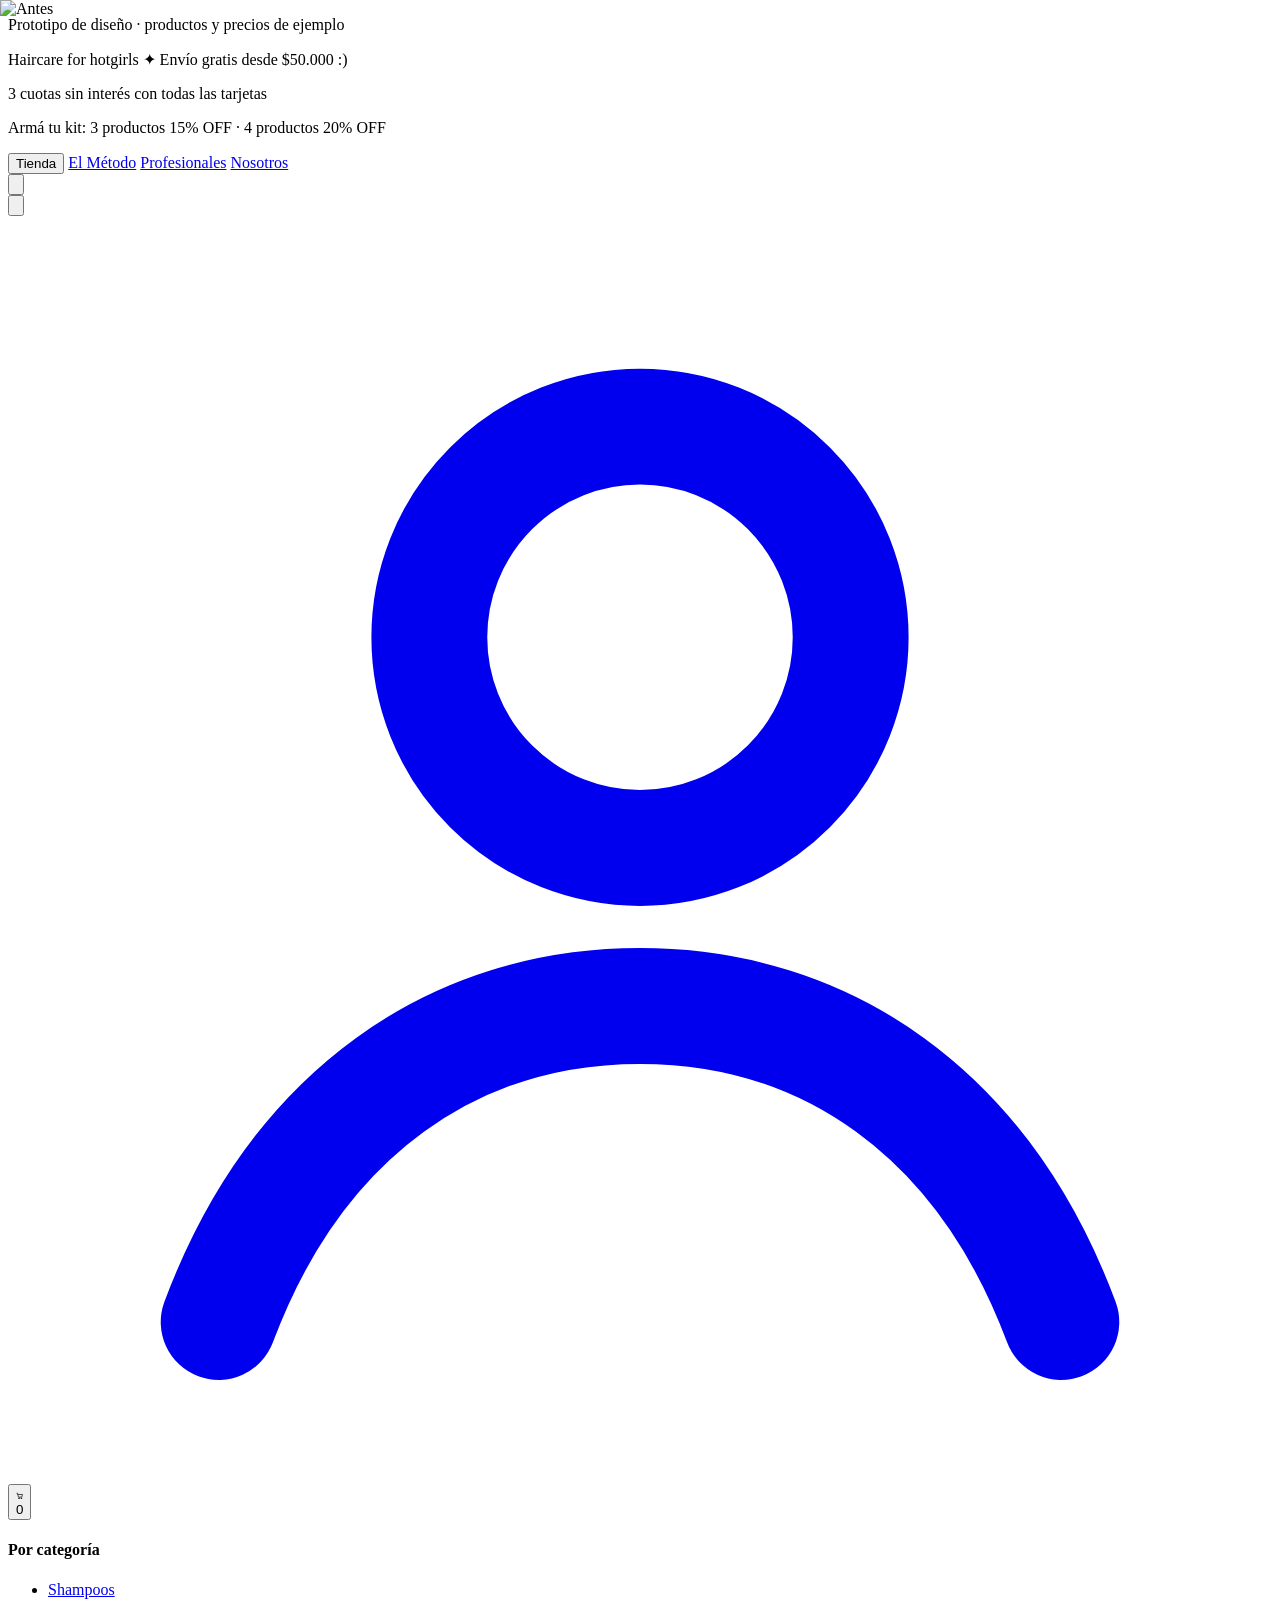
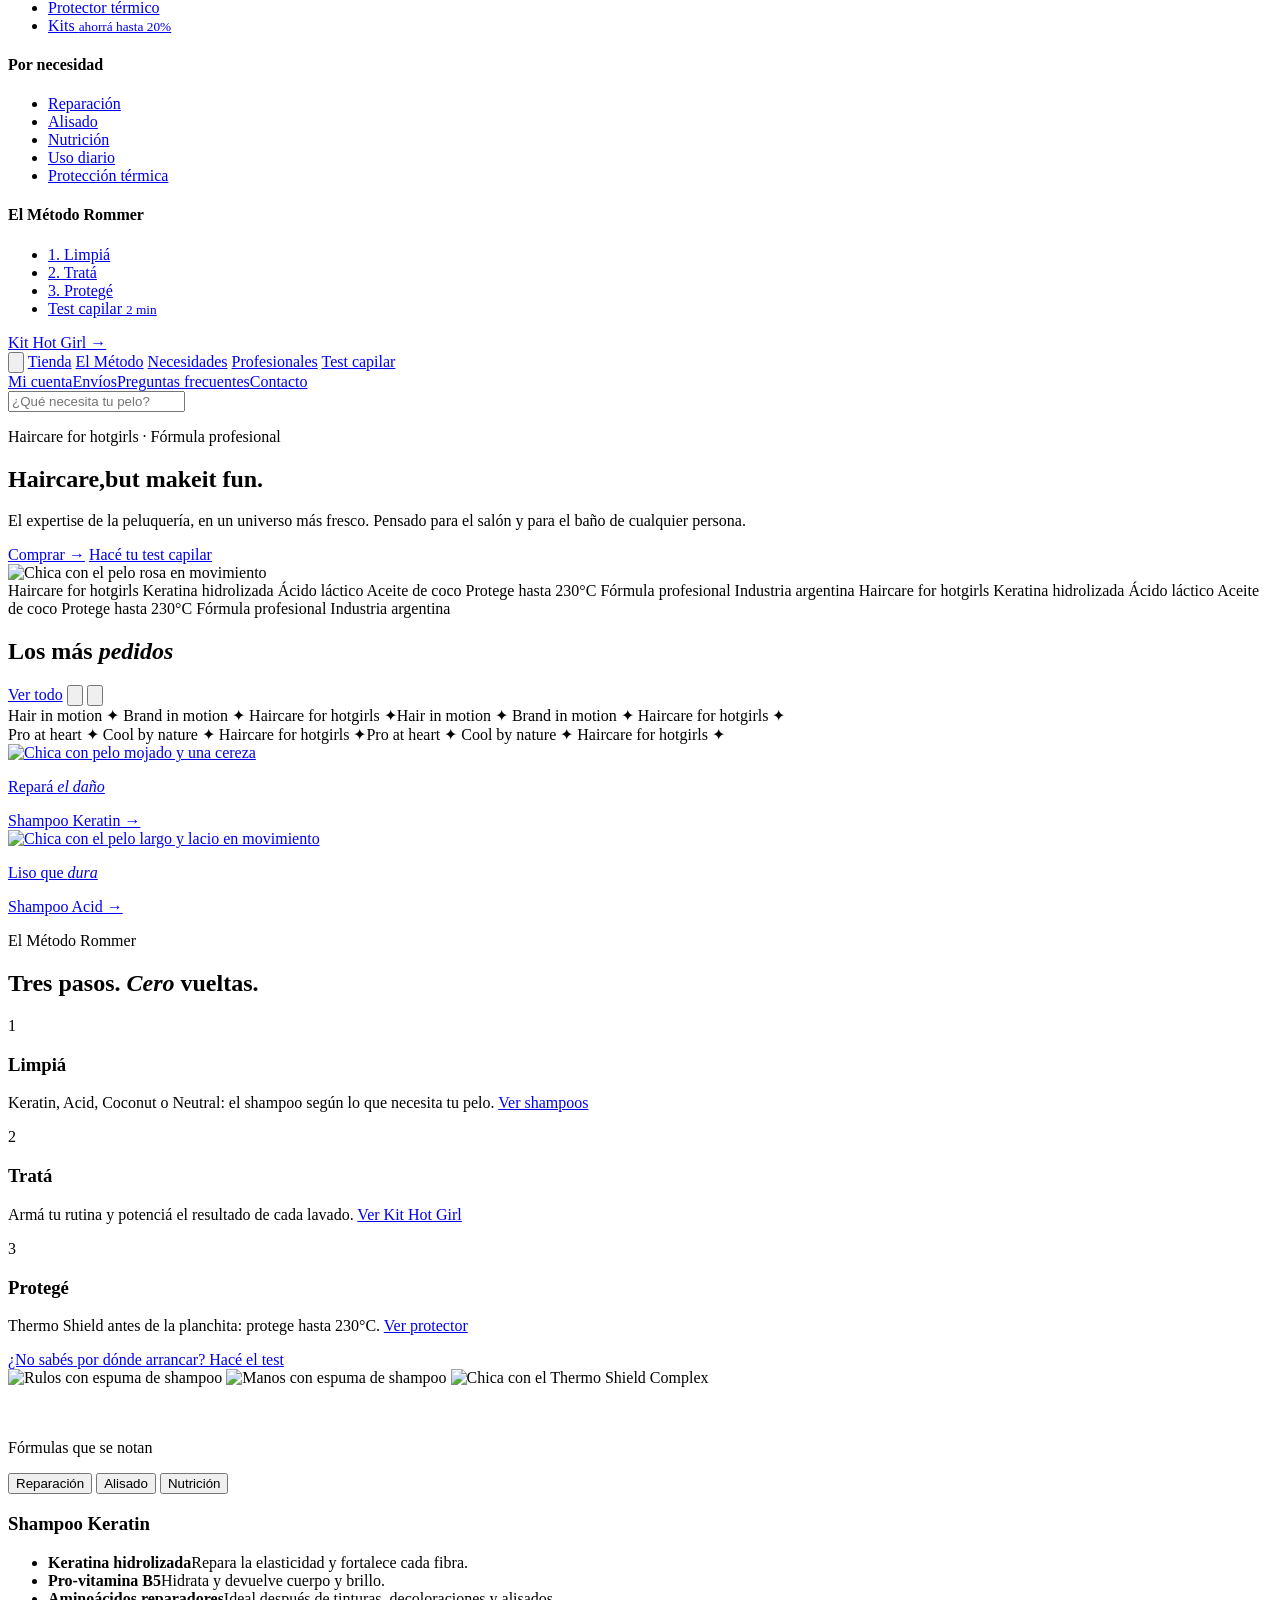
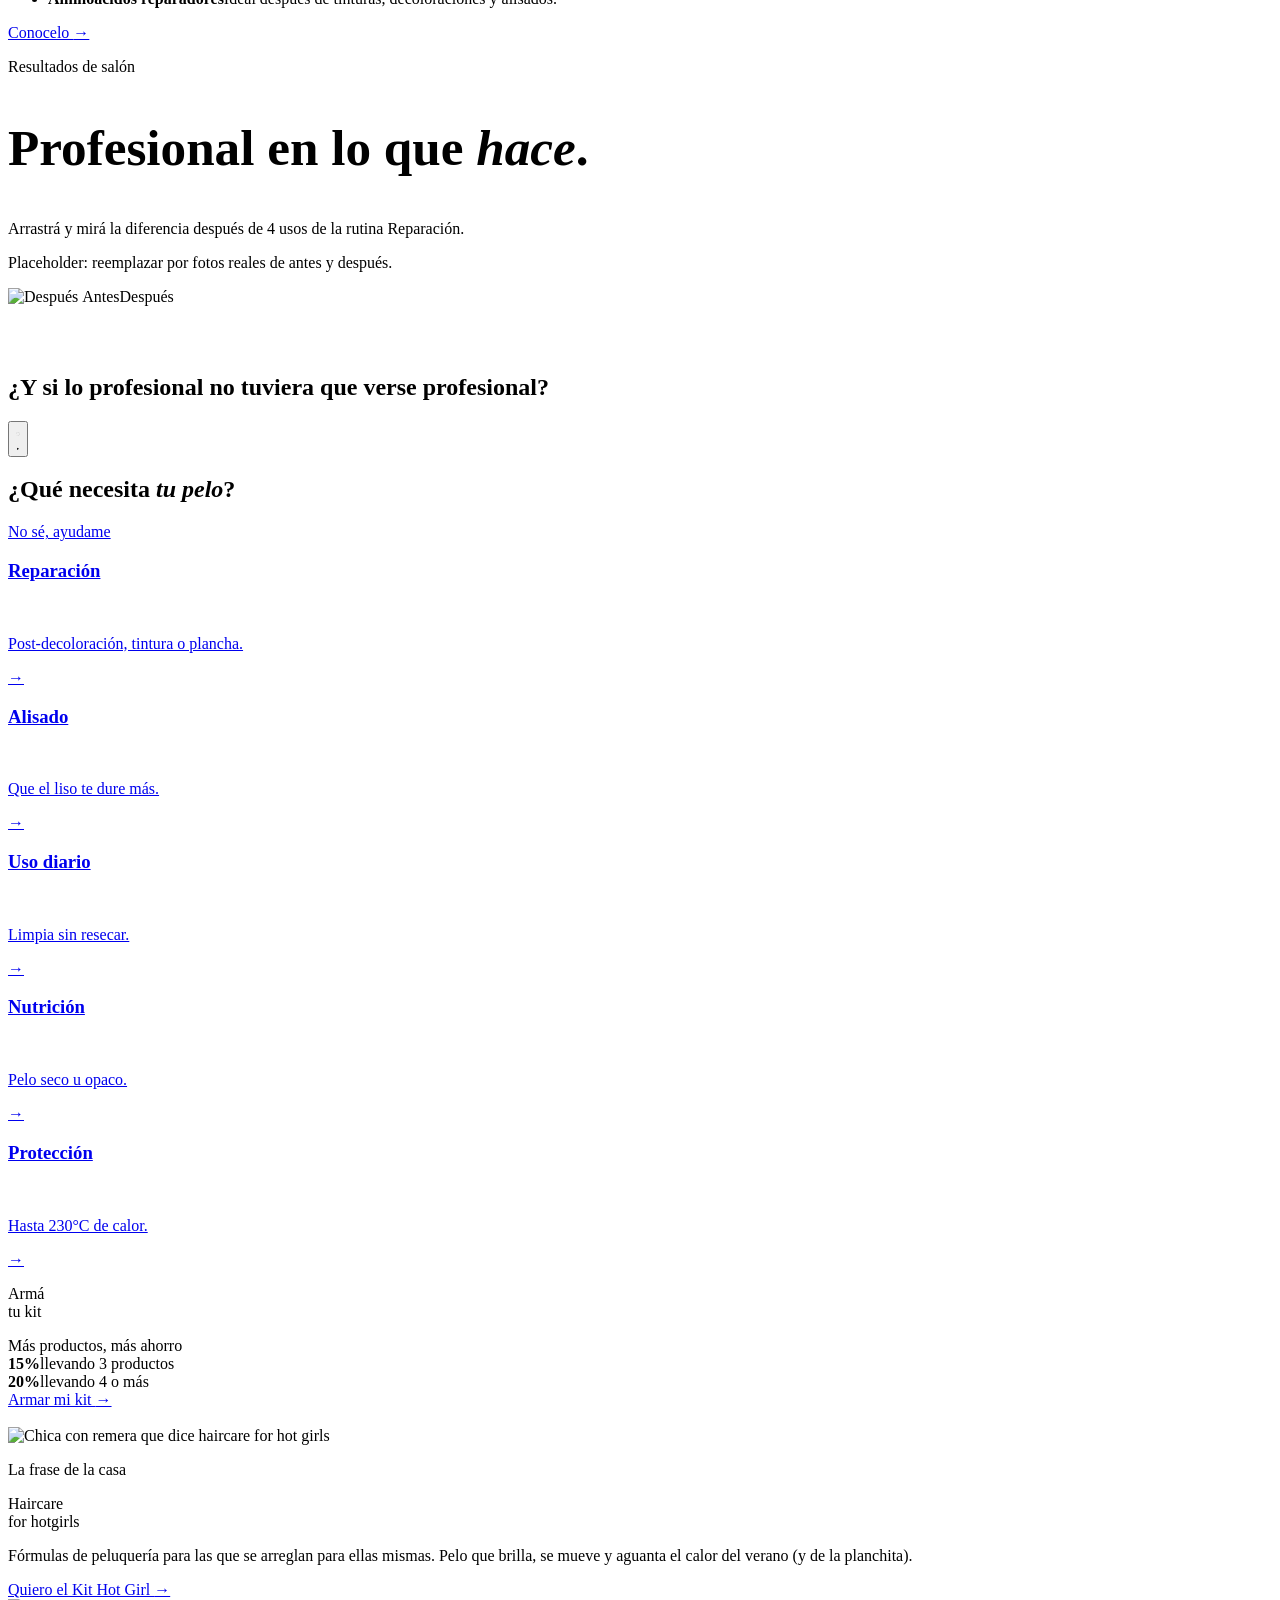
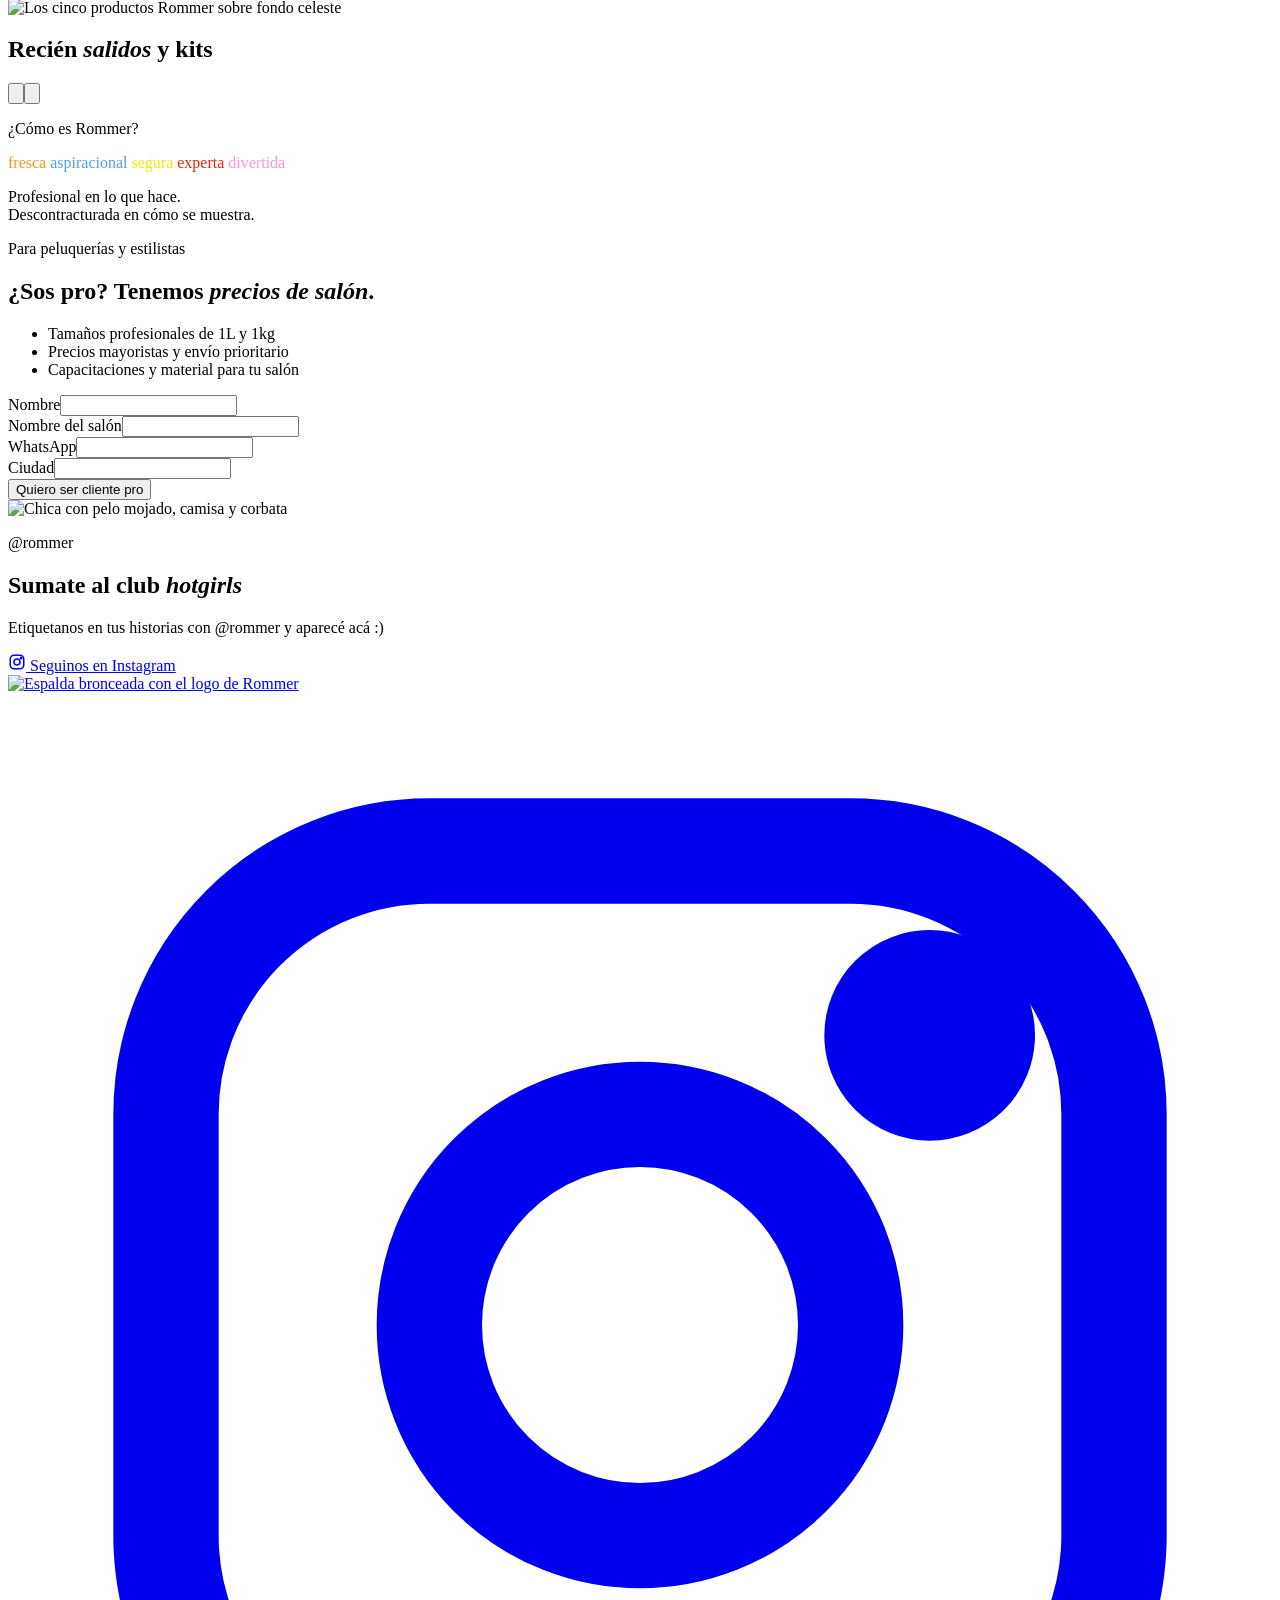
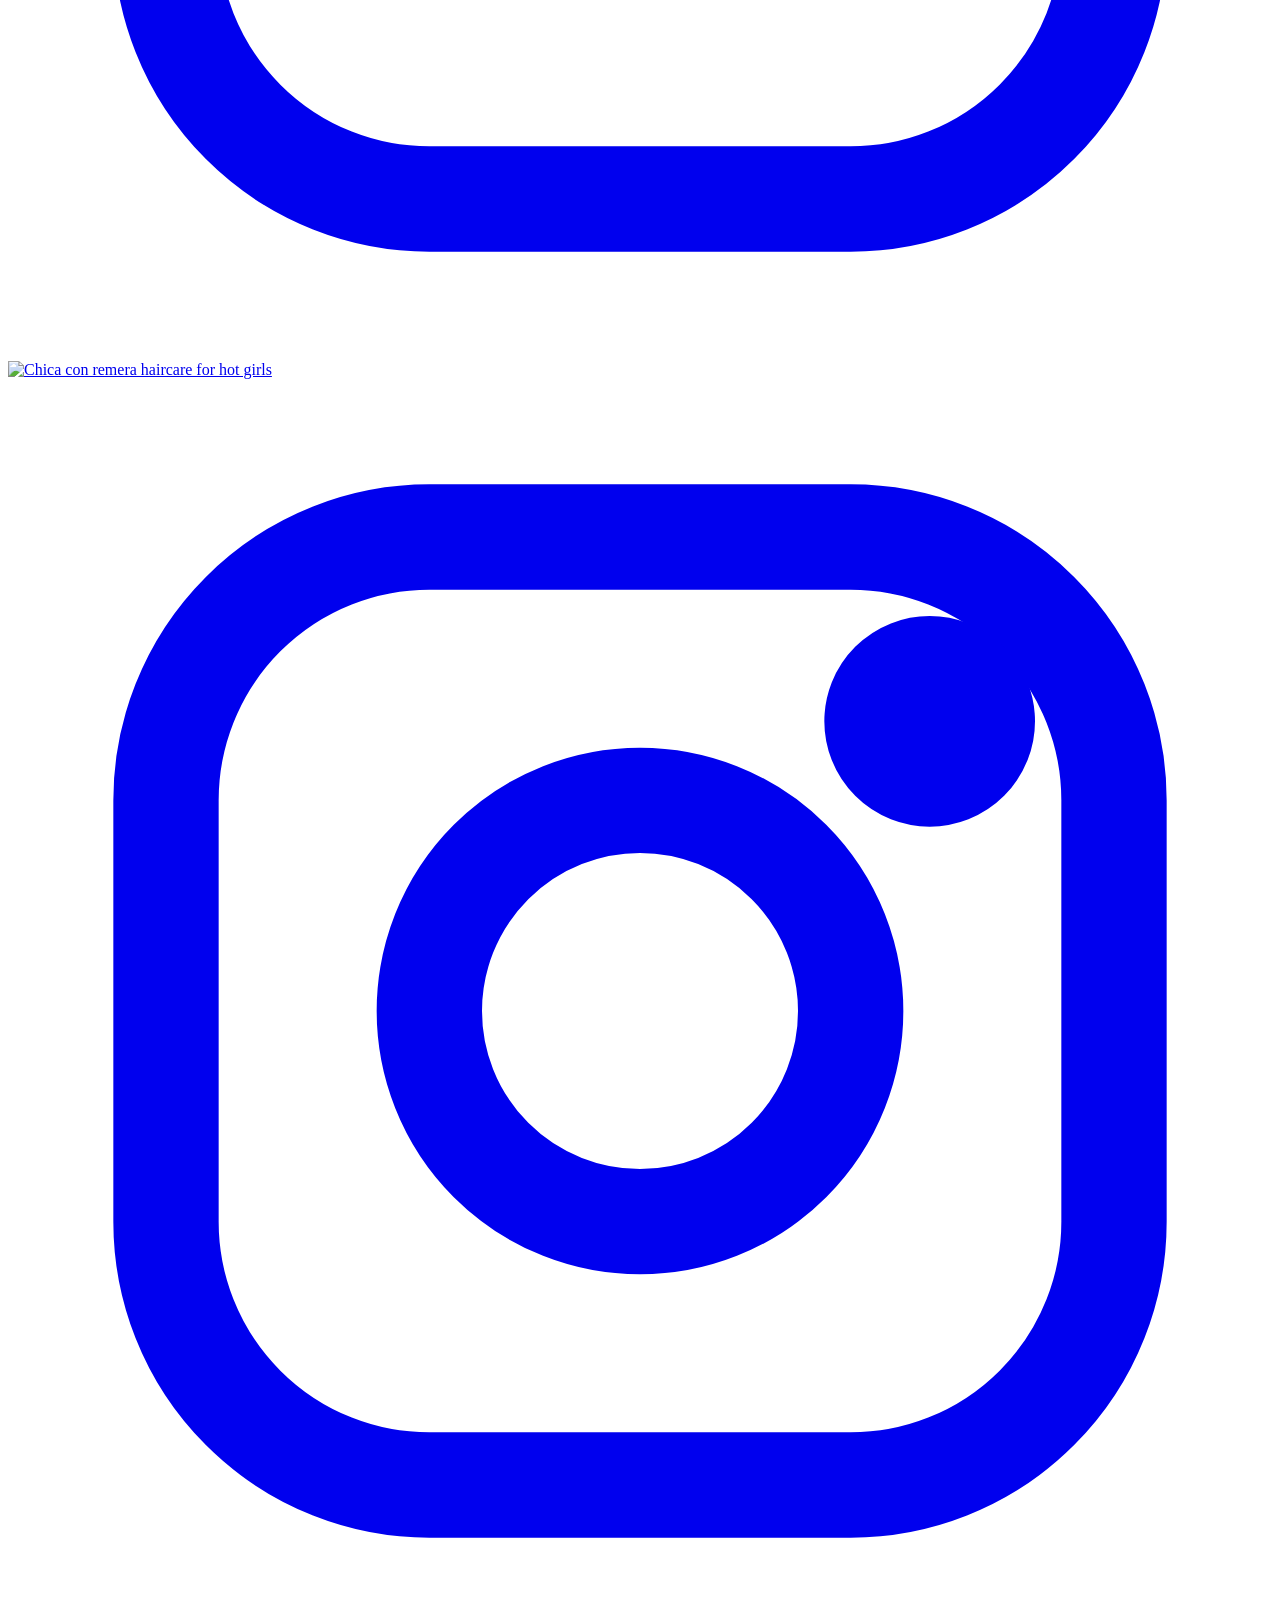
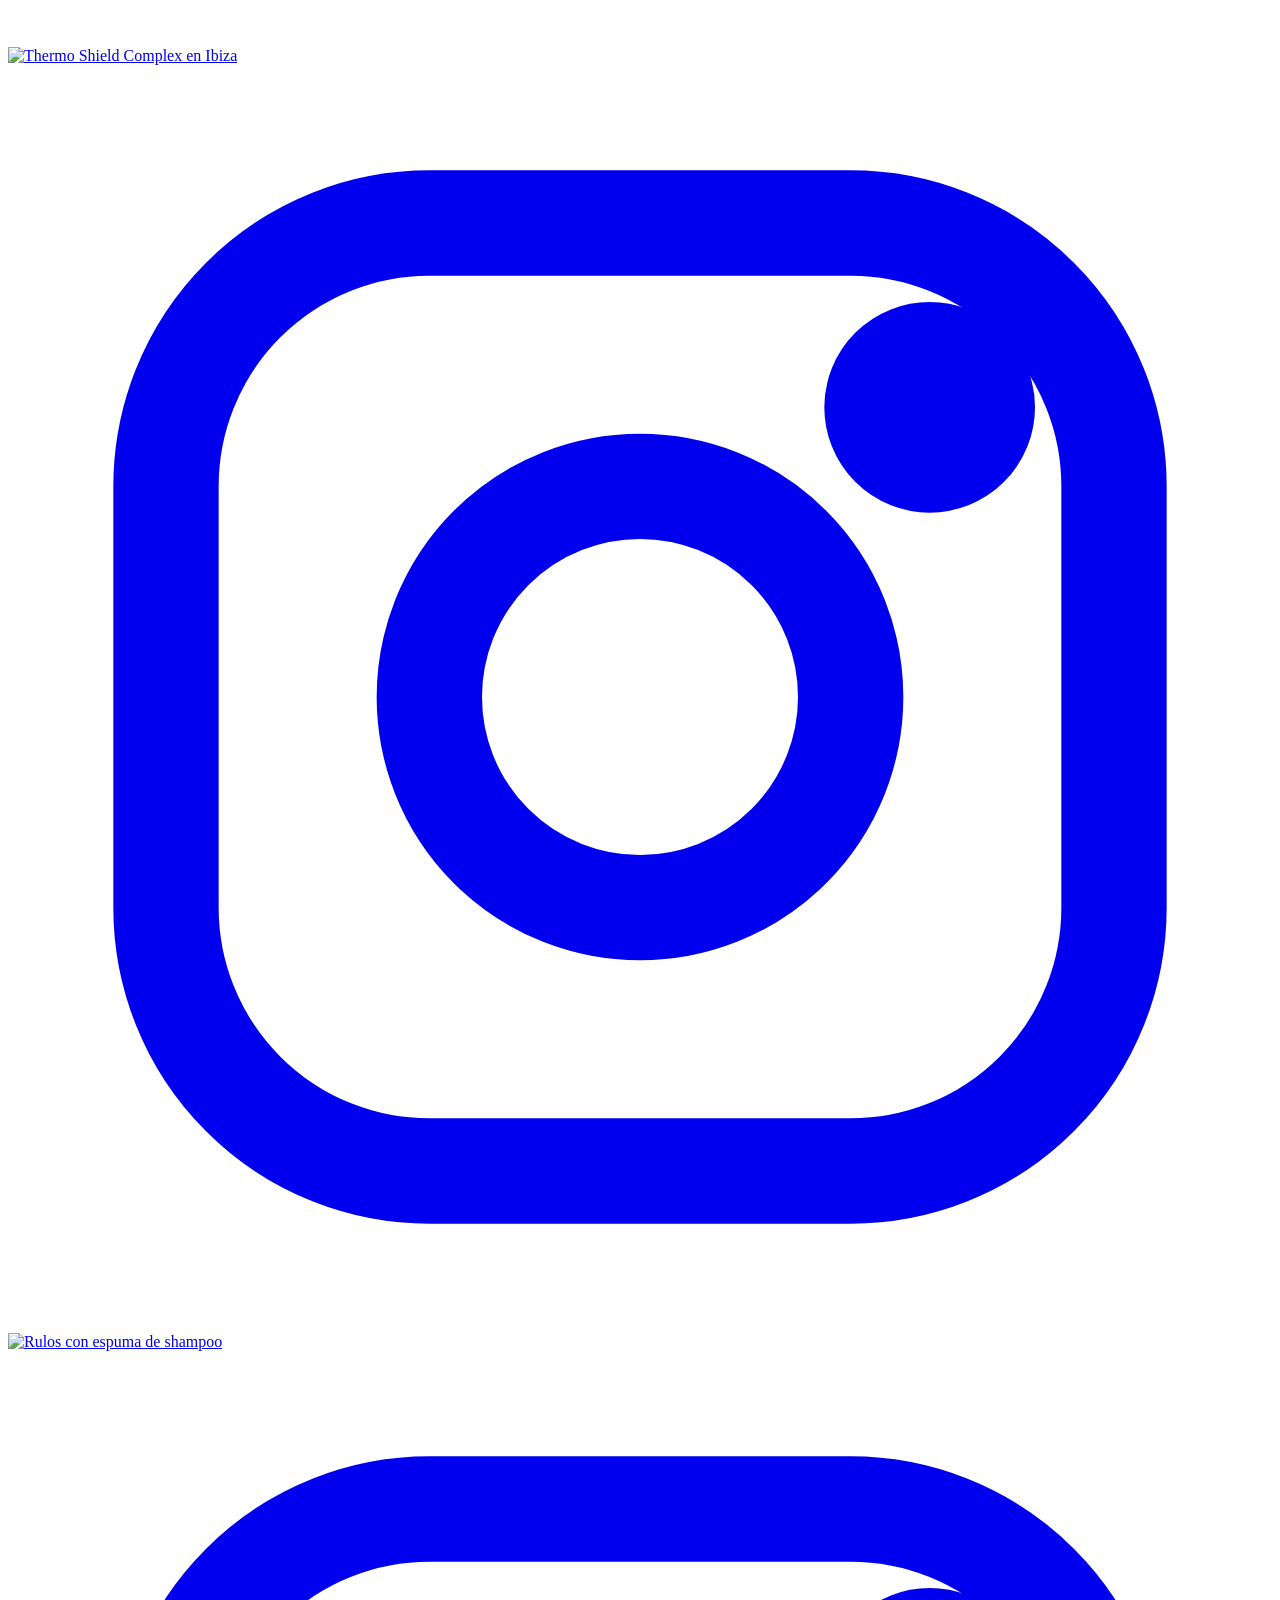
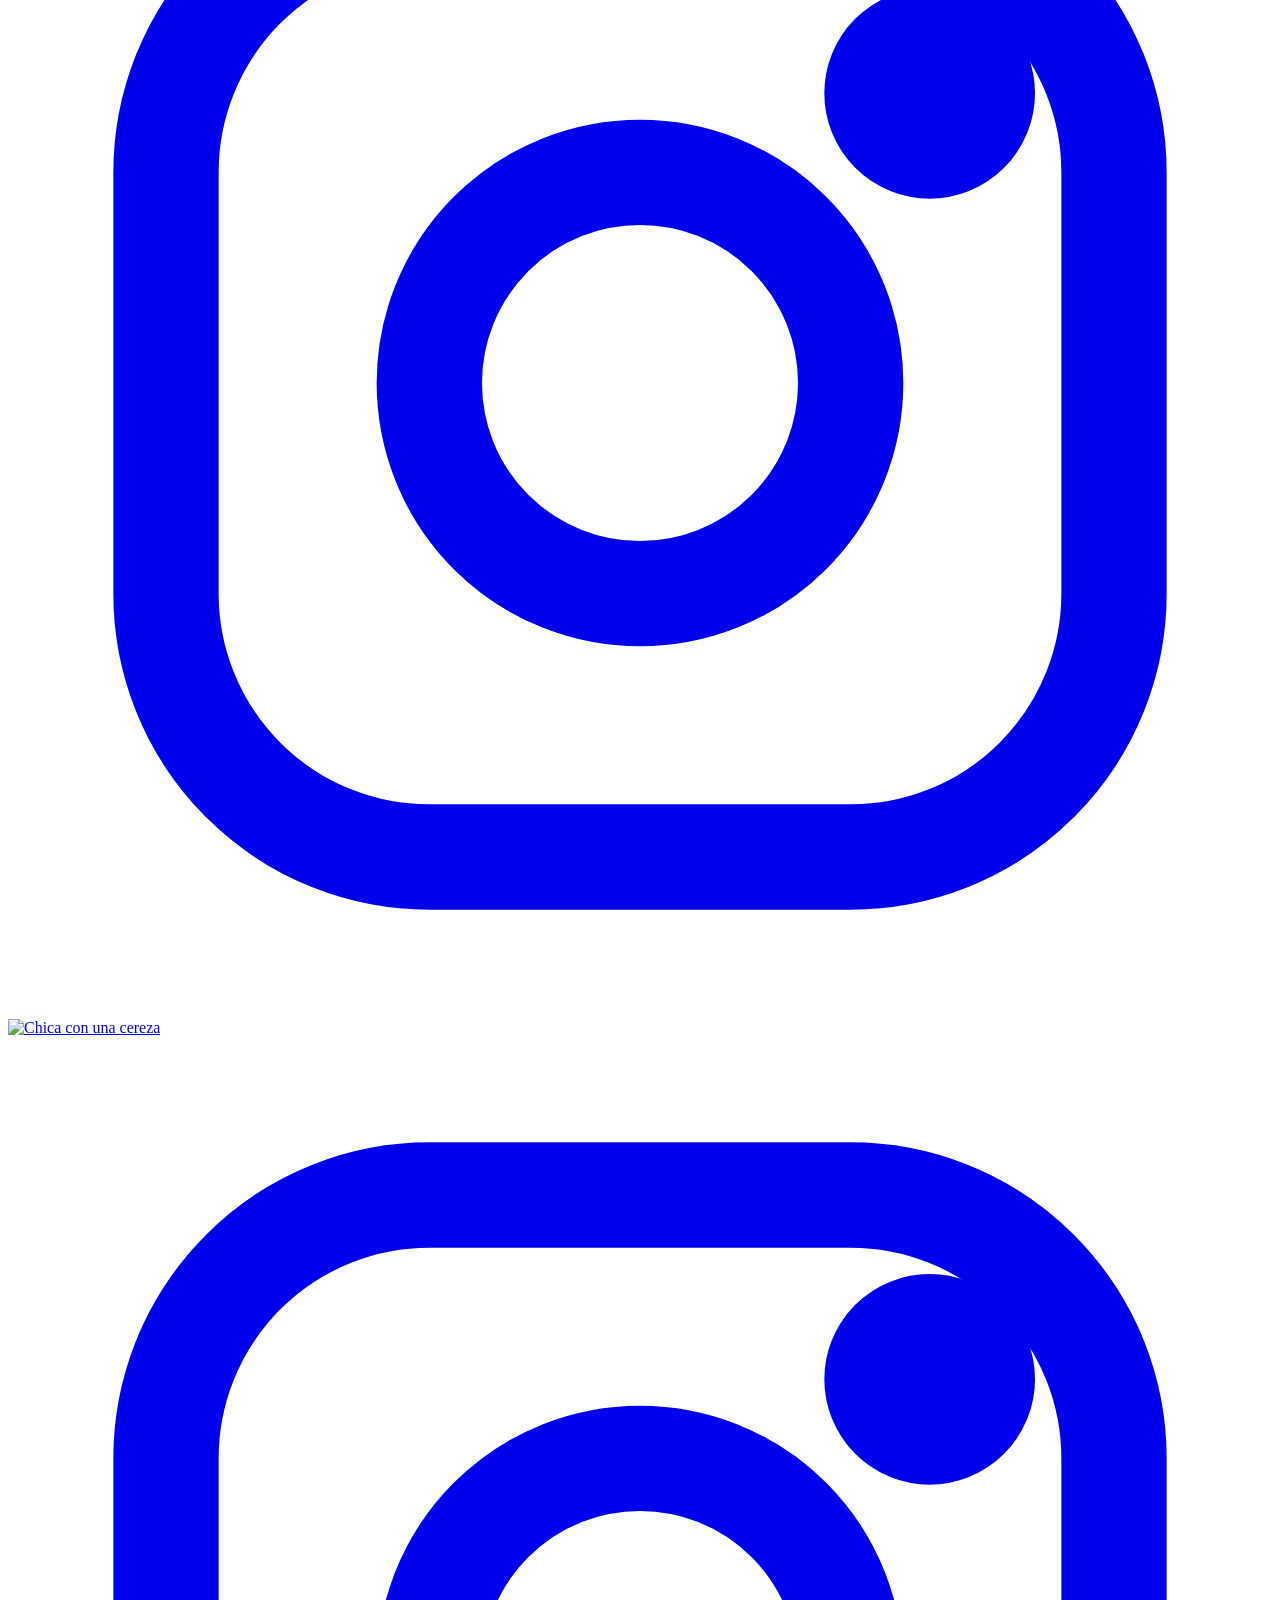
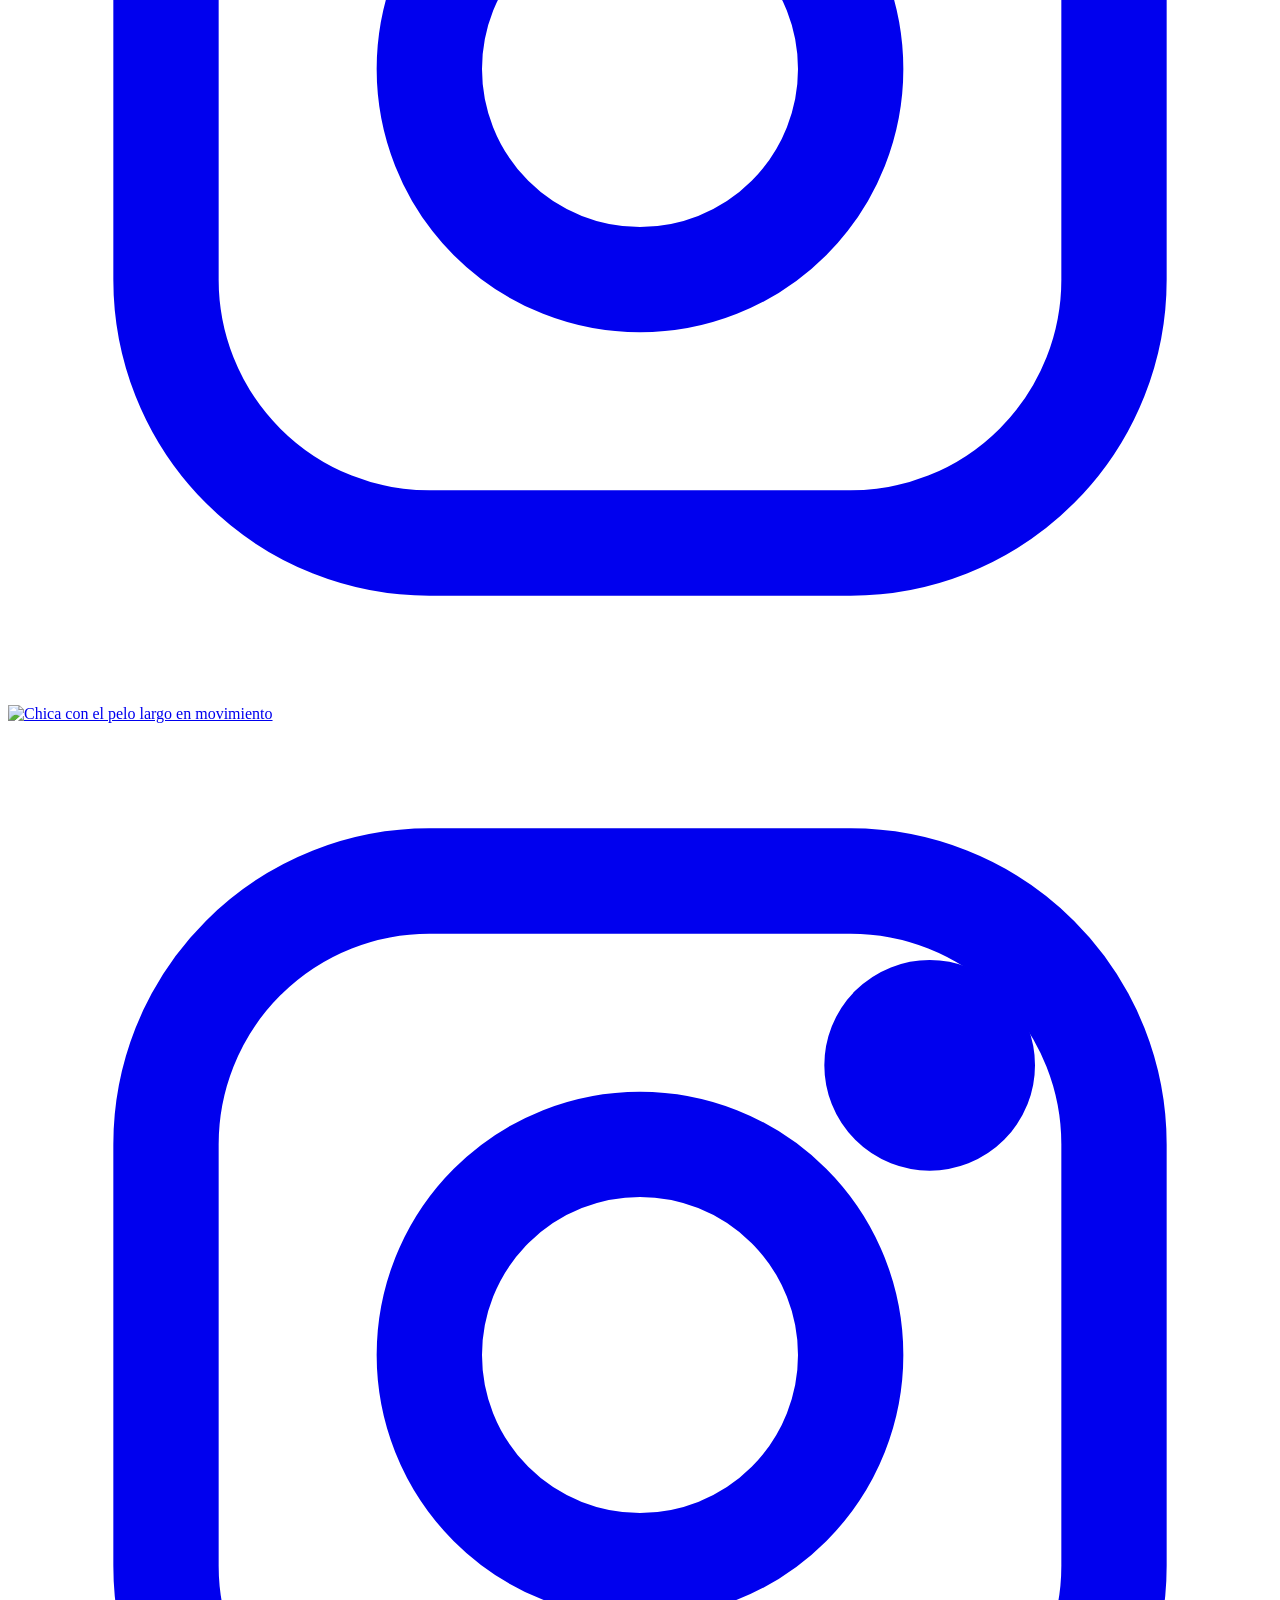
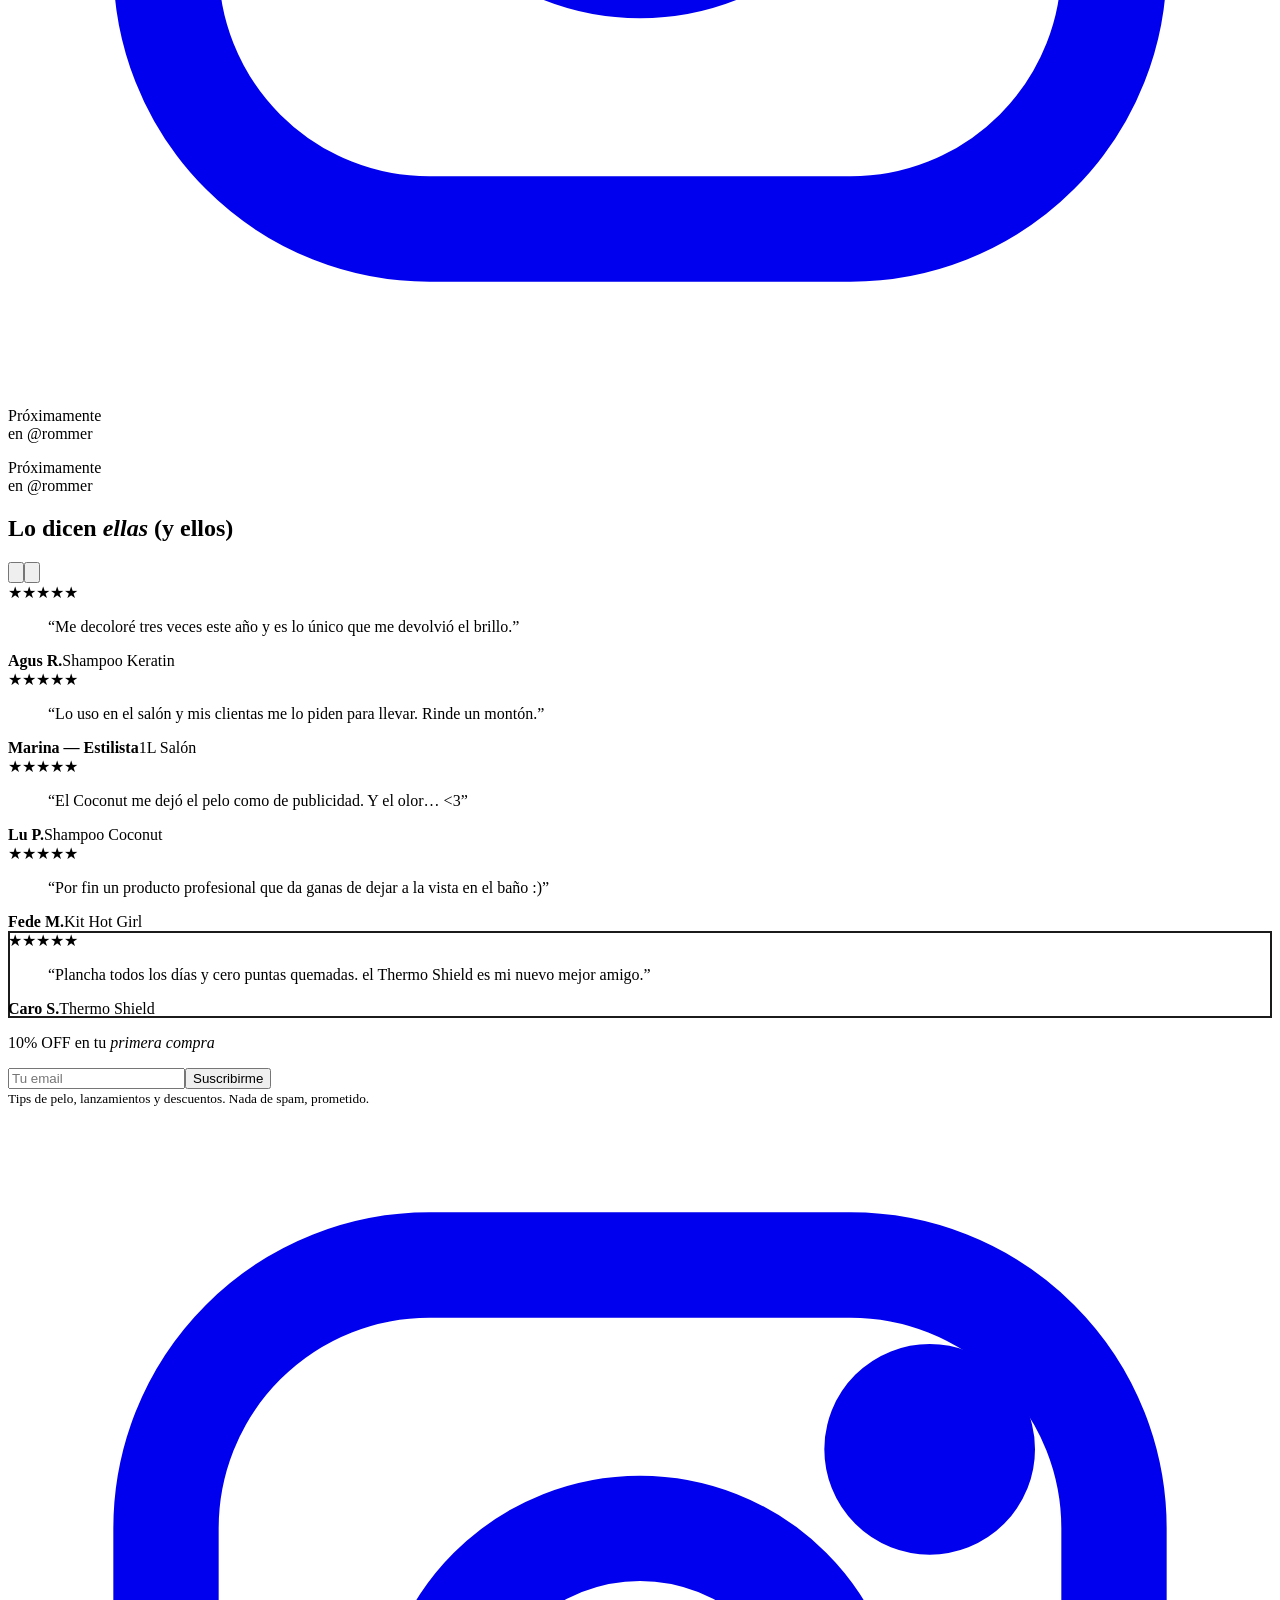
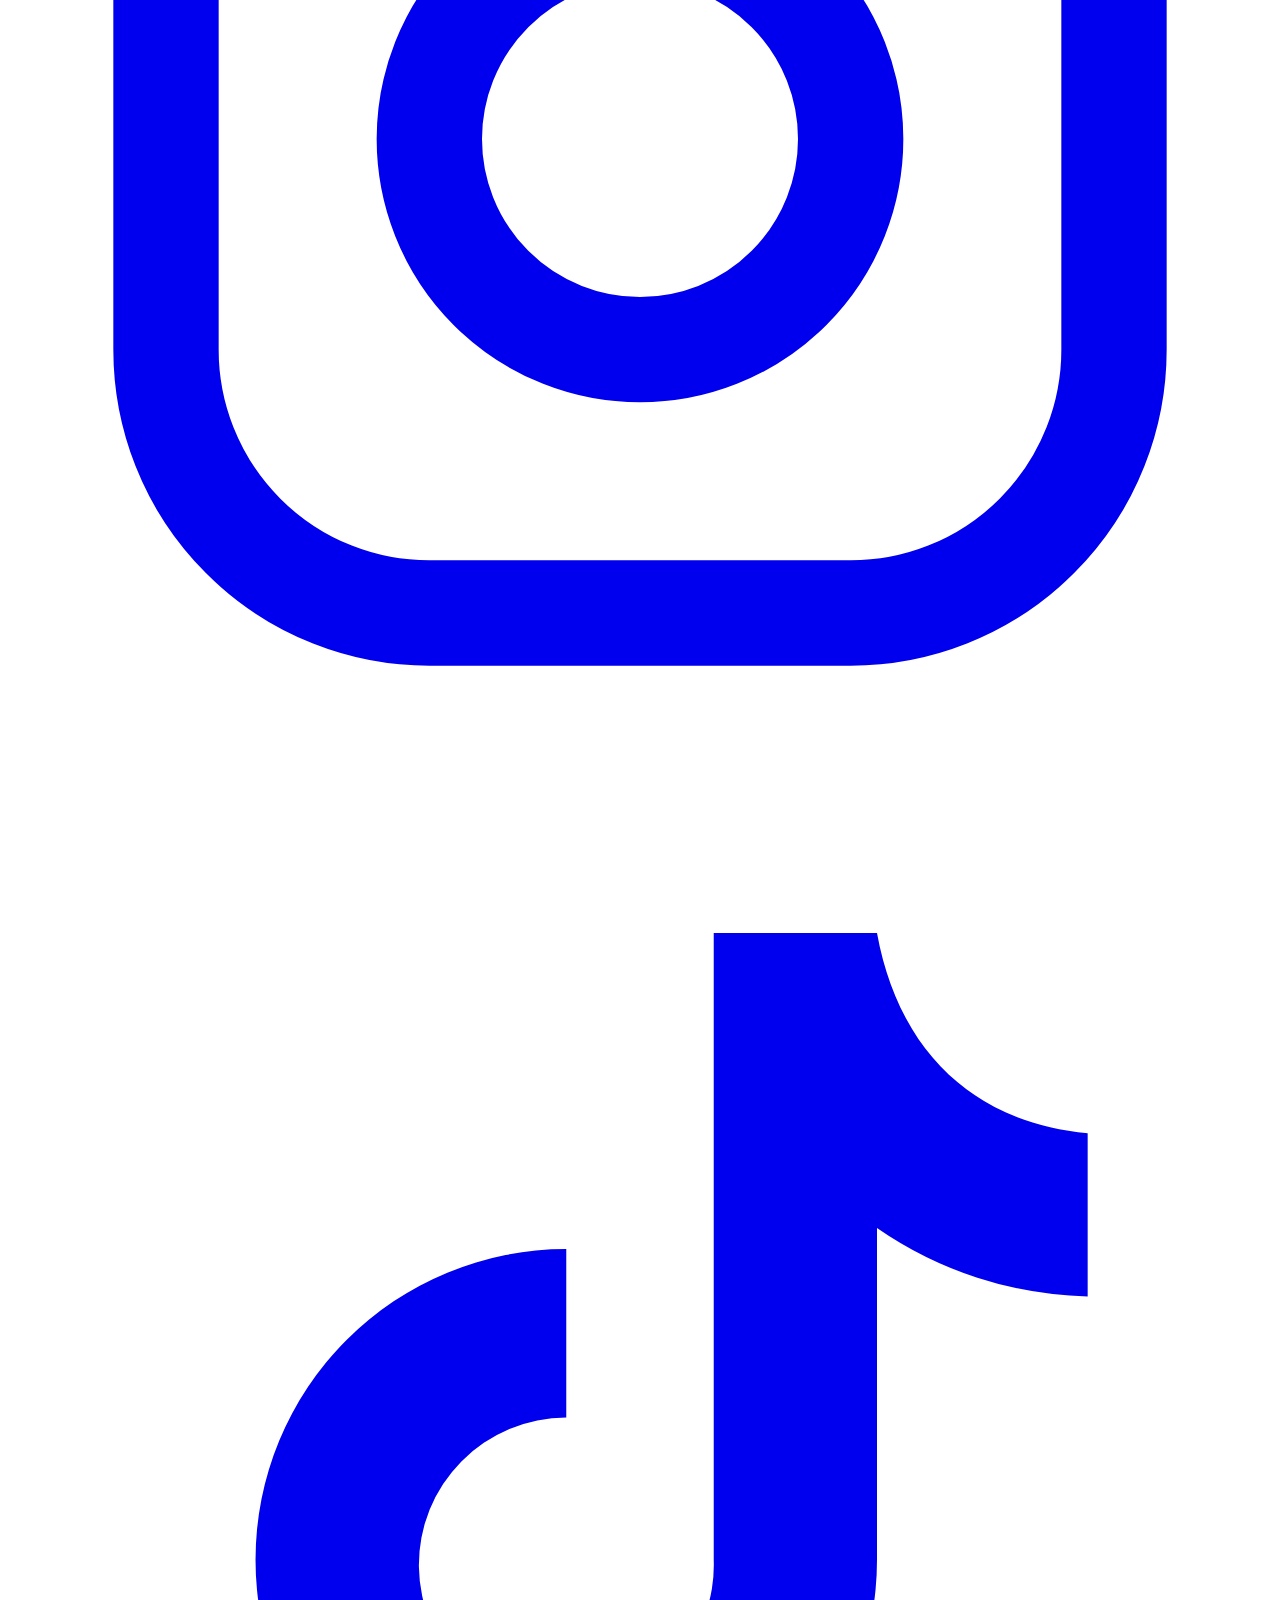
==== index.html @ e4140d69 "Add files via upload" ====
<!doctype html>
<html lang="es-AR">
<head>
<meta charset="utf-8">
<meta name="viewport" content="width=device-width, initial-scale=1">
<title>Rommer — Cuidado capilar, pero con onda</title>
<meta name="description" content="Rommer: fórmula profesional, actitud descontracturada. Shampoo, acondicionador, máscaras y tratamientos para usar en casa o en el salón.">
<link rel="preload" href="assets/fonts/blur-medium.woff2" as="font" type="font/woff2" crossorigin>
<link rel="preload" href="assets/fonts/fredoka-latin-standard-normal.woff2" as="font" type="font/woff2" crossorigin>
<link rel="preload" href="assets/fonts/inter-latin-wght-normal.woff2" as="font" type="font/woff2" crossorigin>
<link rel="stylesheet" href="vendor/swiper-bundle.min.css">
<link rel="stylesheet" href="vendor/lenis.css">
<link rel="stylesheet" href="assets/css/rommer.css">
</head>
<body data-page="home">

<!-- Preloader -->
<div class="preloader" aria-hidden="true"><span class="js-wordmark"></span><div class="preloader__bar"><i></i></div></div>

<!-- 1. Barra de anuncio -->
<div class="announce" role="region" aria-label="Novedades">
  <div class="announce__pill">
    <p class="announce__msg">Prototipo de diseño · productos y precios de ejemplo</p>
    <p class="announce__msg">Haircare for hotgirls ✦ Envío gratis desde $50.000 :)</p>
    <p class="announce__msg">3 cuotas sin interés con todas las tarjetas</p>
    <p class="announce__msg">Armá tu kit: 3 productos 15% OFF · 4 productos 20% OFF</p>
  </div>
</div>

<!-- 2. Header -->
<header class="header">
  <div class="header__bar">
    <nav class="header__nav" aria-label="Principal">
      <button class="js-mega" aria-expanded="false" aria-controls="mega">Tienda</button>
      <a href="#metodo">El Método</a>
      <a href="#profesionales">Profesionales</a>
      <a href="#" class="js-soon" data-soon="La página Nosotros la armamos en la próxima etapa">Nosotros</a>
    </nav>
    <button class="icon-btn burger js-burger" aria-label="Abrir menú"><svg viewBox="0 0 24 24" fill="none" stroke="currentColor" stroke-width="2.2" stroke-linecap="round"><path d="M4 8h16M4 16h11"/></svg></button>
    <a class="header__logo" href="index.html" aria-label="Rommer, inicio"><span class="logo-img"></span></a>
    <div class="header__actions">
      <button class="icon-btn js-search" aria-label="Buscar"><svg viewBox="0 0 24 24" fill="none" stroke="currentColor" stroke-width="2.2" stroke-linecap="round"><circle cx="11" cy="11" r="6.5"/><path d="m20 20-4-4"/></svg></button>
      <a class="icon-btn header__search-desk js-soon" href="#" data-soon="Mi cuenta la conecta WooCommerce en WordPress" aria-label="Mi cuenta"><svg viewBox="0 0 24 24" fill="none" stroke="currentColor" stroke-width="2.2" stroke-linecap="round"><circle cx="12" cy="8" r="4"/><path d="M4 21c1.5-4 4.5-6 8-6s6.5 2 8 6"/></svg></a>
      <button class="icon-btn cart-btn js-open-cart" aria-label="Abrir changuito"><svg viewBox="0 0 24 24" fill="none" stroke="currentColor" stroke-width="2.2" stroke-linecap="round" stroke-linejoin="round"><path d="M3 4h2.2l2.3 11.2a1.5 1.5 0 0 0 1.5 1.2h8.6a1.5 1.5 0 0 0 1.5-1.1L21 8H6.2"/><circle cx="9.5" cy="20" r="1.3"/><circle cx="17" cy="20" r="1.3"/></svg><span class="cart-count">0</span></button>
    </div>
  </div>
  <!-- Mega-menú -->
  <div class="mega" id="mega">
    <div><h4>Por categoría</h4><ul>
      <li><a href="#mas-vendidos">Shampoos</a></li><li><a href="producto.html#thermo-shield">Protector térmico</a></li><li><a href="producto.html#kit-hot-girl">Kits <small>ahorrá hasta 20%</small></a></li></ul></div>
    <div><h4>Por necesidad</h4><ul>
      <li><a href="producto.html#shampoo-keratin">Reparación</a></li><li><a href="producto.html#shampoo-acid">Alisado</a></li><li><a href="producto.html#shampoo-coconut">Nutrición</a></li><li><a href="producto.html#shampoo-neutral">Uso diario</a></li><li><a href="producto.html#thermo-shield">Protección térmica</a></li></ul></div>
    <div><h4>El Método Rommer</h4><ul>
      <li><a href="#metodo">1. Limpiá</a></li><li><a href="#metodo">2. Tratá</a></li><li><a href="#metodo">3. Protegé</a></li><li><a href="#" class="js-quiz">Test capilar <small>2 min</small></a></li></ul></div>
    <a class="mega__feature" href="producto.html#kit-hot-girl"><img src="assets/img/m-hotgirls.webp" alt="" loading="lazy" style="object-position:50% 30%"><span class="btn btn--cream btn--sm">Kit Hot Girl →</span></a>
  </div>
</header>

<!-- Menú mobile -->
<nav class="mmenu" aria-label="Menú mobile">
  <button class="icon-btn mmenu__close js-close" aria-label="Cerrar menú"><svg viewBox="0 0 24 24" fill="none" stroke="currentColor" stroke-width="2.2" stroke-linecap="round"><path d="M6 6l12 12M18 6 6 18"/></svg></button>
  <a class="big" href="#mas-vendidos">Tienda</a>
  <a class="big" href="#metodo">El Método</a>
  <a class="big" href="#necesidades">Necesidades</a>
  <a class="big" href="#profesionales">Profesionales</a>
  <a class="big js-quiz" href="#">Test capilar</a>
  <div class="mmenu__small"><a href="#">Mi cuenta</a><a href="#">Envíos</a><a href="#">Preguntas frecuentes</a><a href="#">Contacto</a></div>
</nav>

<!-- Buscador -->
<div class="search" role="dialog" aria-label="Buscar productos">
  <div class="search__box">
    <input class="search__input" type="search" placeholder="¿Qué necesita tu pelo?" aria-label="Buscar">
    <div class="search__results"></div>
  </div>
</div>

<main id="top">

  <!-- 3. Hero -->
  <section class="hero hero--full" aria-label="Rommer">
    <div class="hero__card">
      <div class="hero__copy">
        <p class="eyebrow"><span class="r-dot"></span>Haircare for hotgirls · Fórmula profesional</p>
        <h1 class="display hero__title"><span class="line"><span>Haircare,</span></span><span class="line"><span class="pink">but make</span></span><span class="line"><span>it fun.</span></span></h1>
        <p class="lead">El expertise de la peluquería, en un universo más fresco. Pensado para el salón y para el baño de cualquier persona.</p>
        <div class="hero__ctas">
          <a class="btn btn--ink" href="#mas-vendidos">Comprar <span class="arrow">→</span></a>
          <a class="btn btn--line js-quiz" href="#">Hacé tu test capilar</a>
        </div>
      </div>
      <div class="hero__media">
        <img src="assets/img/m-hero-rosa.webp" alt="Chica con el pelo rosa en movimiento" fetchpriority="high">
      </div>
      <span class="sticker hero__badge spin-slow" data-sticker="proheart" data-depth="1.2" style="animation-duration:22s"></span>
      <span class="sticker float hero__smiley" data-sticker="smiley" data-tone="color" data-depth=".6"></span>
      <div class="hero__word" aria-hidden="true"><span class="js-wordmark"></span></div>
    </div>
  </section>

  <!-- 4. Marquee de beneficios -->
  <div class="marquee benefits" aria-label="Beneficios" style="--dur:40s">
    <div class="marquee__track">
      <span class="marquee__item">Haircare for hotgirls <span class="r-dot"></span> Keratina hidrolizada <span class="r-dot"></span> Ácido láctico <span class="r-dot"></span> Aceite de coco <span class="r-dot"></span> Protege hasta 230°C <span class="r-dot"></span> Fórmula profesional <span class="r-dot"></span> Industria argentina <span class="r-dot"></span></span>
      <span class="marquee__item" aria-hidden="true">Haircare for hotgirls <span class="r-dot"></span> Keratina hidrolizada <span class="r-dot"></span> Ácido láctico <span class="r-dot"></span> Aceite de coco <span class="r-dot"></span> Protege hasta 230°C <span class="r-dot"></span> Fórmula profesional <span class="r-dot"></span> Industria argentina <span class="r-dot"></span></span>
    </div>
  </div>

  <!-- 5. Carrusel Más vendidos -->
  <section class="section section--tight" id="mas-vendidos" data-carousel-wrap>
    <div class="wrap">
      <div class="section-head reveal">
        <h2 class="mix">Los más <em>pedidos</em></h2>
        <div class="section-head__side">
          <a class="btn btn--line btn--sm" href="#">Ver todo</a>
          <button class="round-arrow js-prev" aria-label="Anterior"><svg viewBox="0 0 24 24" fill="none" stroke="currentColor" stroke-width="2.2" stroke-linecap="round" stroke-linejoin="round"><path d="M19 12H5M11 6l-6 6 6 6"/></svg></button>
          <button class="round-arrow js-next" aria-label="Siguiente"><svg viewBox="0 0 24 24" fill="none" stroke="currentColor" stroke-width="2.2" stroke-linecap="round" stroke-linejoin="round"><path d="M5 12h14M13 6l6 6-6 6"/></svg></button>
        </div>
      </div>
      <div class="swiper carousel js-carousel" data-products="shampoo-keratin,thermo-shield,shampoo-coconut,shampoo-acid,shampoo-neutral,kit-hot-girl">
        <div class="swiper-wrapper"></div>
      </div>
      <div class="r-progress" aria-hidden="true"><div class="r-progress__fill"></div><div class="r-progress__knob"><span class="r-dot"></span></div></div>
    </div>
  </section>

  <!-- Cintas cruzadas -->
  <div class="tapes" aria-hidden="true">
    <div class="tape tape--b marquee marquee--rev" style="--dur:34s"><div class="marquee__track">
      <span class="marquee__item">Hair in motion ✦ Brand in motion ✦ Haircare for hotgirls ✦</span><span class="marquee__item">Hair in motion ✦ Brand in motion ✦ Haircare for hotgirls ✦</span>
    </div></div>
    <div class="tape tape--a marquee" style="--dur:26s"><div class="marquee__track">
      <span class="marquee__item">Pro at heart ✦ Cool by nature ✦ Haircare for hotgirls ✦</span><span class="marquee__item">Pro at heart ✦ Cool by nature ✦ Haircare for hotgirls ✦</span>
    </div></div>
  </div>

  <!-- 6. Banners 50/50 -->
  <section class="section section--tight">
    <div class="wrap duo">
      <a class="duo__card reveal" href="producto.html#shampoo-keratin">
        <img src="assets/img/m-cereza.webp" alt="Chica con pelo mojado y una cereza" loading="lazy" style="object-position:50% 20%">
        <div class="duo__body"><p class="mix">Repará <em>el daño</em></p><span class="btn btn--cream btn--sm">Shampoo Keratin →</span></div>
        <span class="sticker" data-sticker="motion" data-tone="color" style="width:150px;top:22px;right:22px;transform:rotate(6deg)"></span>
      </a>
      <a class="duo__card reveal" href="producto.html#shampoo-acid">
        <img src="assets/img/m-pelo-largo.webp" alt="Chica con el pelo largo y lacio en movimiento" loading="lazy" style="object-position:50% 25%">
        <div class="duo__body"><p class="mix">Liso que <em>dura</em></p><span class="btn btn--cream btn--sm">Shampoo Acid →</span></div>
        <span class="sticker" data-sticker="approved" style="width:170px;top:22px;right:22px"></span>
      </a>
    </div>
  </section>

  <!-- 7. El Método Rommer -->
  <section class="section section--tight" id="metodo">
    <div class="method">
      <div class="method__inner">
        <div class="method__left">
          <p class="eyebrow"><span class="r-dot"></span>El Método Rommer</p>
          <h2 class="mix">Tres pasos. <em>Cero</em> vueltas.</h2>
          <div class="steps">
            <div class="step" style="--c:#FFE500"><span class="step__n">1</span><div><h3>Limpiá</h3><p>Keratin, Acid, Coconut o Neutral: el shampoo según lo que necesita tu pelo. <a href="#mas-vendidos">Ver shampoos</a></p></div></div>
            <div class="step" style="--c:#FD97CF"><span class="step__n">2</span><div><h3>Tratá</h3><p>Armá tu rutina y potenciá el resultado de cada lavado. <a href="producto.html#kit-hot-girl">Ver Kit Hot Girl</a></p></div></div>
            <div class="step" style="--c:#FF931E"><span class="step__n">3</span><div><h3>Protegé</h3><p>Thermo Shield antes de la planchita: protege hasta 230°C. <a href="producto.html#thermo-shield">Ver protector</a></p></div></div>
          </div>
          <div><a class="btn btn--yellow js-quiz" href="#">¿No sabés por dónde arrancar? Hacé el test</a></div>
        </div>
        <div class="method__right">
          <img class="method__img" src="assets/img/m-rulos.webp" alt="Rulos con espuma de shampoo" loading="lazy">
          <img class="method__img" src="assets/img/foam-hands.webp" alt="Manos con espuma de shampoo" loading="lazy">
          <img class="method__img" src="assets/img/m-ibiza.webp" alt="Chica con el Thermo Shield Complex" loading="lazy" style="object-position:50% 45%">
          <span class="sticker method__tag float" data-sticker="rr" style="position:absolute;width:130px"></span>
        </div>
      </div>
    </div>
  </section>

  <!-- 8. Producto estrella con pestañas -->
  <section class="section star-prod" style="--tabc:#FD97CF">
    <div class="star-prod__bg" aria-hidden="true"><img src="assets/img/foam-hands.webp" alt="" loading="lazy"></div>
    <div class="wrap star-prod__grid">
      <div class="star-prod__bottle" style="--tint:none" aria-hidden="true">
        <img class="is-active" src="assets/img/bottle-0.webp" alt="" loading="lazy">
        <img src="assets/img/bottle-1.webp" alt="" loading="lazy">
        <img src="assets/img/bottle-2.webp" alt="" loading="lazy">
        <img src="assets/img/bottle-3.webp" alt="" loading="lazy">
        <span class="sticker pop" data-sticker="smiley" style="width:120px;left:8%;top:12%"></span>
        <span class="sticker pop" data-sticker="star" data-fill="#FFE500" data-tone="color" style="width:56px;right:14%;bottom:18%"></span>
      </div>
      <div class="tabs-card reveal" data-tabs>
        <p class="eyebrow"><span class="r-dot"></span>Fórmulas que se notan</p>
        <div class="tabs" role="tablist" aria-label="Líneas">
          <button role="tab" id="t1" aria-controls="p1" aria-selected="true" data-c="pink" data-imgs="bottle-0.webp,bottle-1.webp,bottle-2.webp,bottle-3.webp">Reparación</button>
          <button role="tab" id="t2" aria-controls="p2" aria-selected="false" data-c="sky" data-imgs="p-acid.webp,p-acid.webp,p-acid.webp,p-acid.webp">Alisado</button>
          <button role="tab" id="t3" aria-controls="p3" aria-selected="false" data-c="red" data-imgs="p-coconut.webp,p-coconut.webp,p-coconut.webp,p-coconut.webp">Nutrición</button>
        </div>
        <div class="tab-panel" role="tabpanel" id="p1" aria-labelledby="t1">
          <h3 class="display h-md">Shampoo Keratin</h3>
          <ul class="actives">
            <li><span class="r-dot"></span><div><strong>Keratina hidrolizada</strong><span>Repara la elasticidad y fortalece cada fibra.</span></div></li>
            <li><span class="r-dot"></span><div><strong>Pro-vitamina B5</strong><span>Hidrata y devuelve cuerpo y brillo.</span></div></li>
            <li><span class="r-dot"></span><div><strong>Aminoácidos reparadores</strong><span>Ideal después de tinturas, decoloraciones y alisados.</span></div></li>
          </ul>
          <a class="btn btn--ink" href="producto.html#shampoo-keratin">Conocelo <span class="arrow">→</span></a>
        </div>
        <div class="tab-panel" role="tabpanel" id="p2" aria-labelledby="t2" hidden>
          <h3 class="display h-md">Shampoo Acid</h3>
          <ul class="actives">
            <li><span class="r-dot"></span><div><strong>pH balanceado</strong><span>Sella la cutícula después del alisado.</span></div></li>
            <li><span class="r-dot"></span><div><strong>Ácido láctico</strong><span>Prolonga el efecto liso y suma suavidad.</span></div></li>
            <li><span class="r-dot"></span><div><strong>Pro-vitamina B5</strong><span>Hidrata sin apelmazar.</span></div></li>
          </ul>
          <a class="btn btn--ink" href="producto.html#shampoo-acid">Conocelo <span class="arrow">→</span></a>
        </div>
        <div class="tab-panel" role="tabpanel" id="p3" aria-labelledby="t3" hidden>
          <h3 class="display h-md">Shampoo Coconut</h3>
          <ul class="actives">
            <li><span class="r-dot"></span><div><strong>Aceite de coco</strong><span>Nutrición profunda para pelo seco u opaco.</span></div></li>
            <li><span class="r-dot"></span><div><strong>Aceite de argán</strong><span>Brillo natural y puntas más suaves.</span></div></li>
            <li><span class="r-dot"></span><div><strong>Vitamina E</strong><span>Protege la fibra del día a día.</span></div></li>
          </ul>
          <a class="btn btn--ink" href="producto.html#shampoo-coconut">Conocelo <span class="arrow">→</span></a>
        </div>
      </div>
    </div>
  </section>

  <!-- 9. Antes / después -->
  <section class="section band-gray">
    <div class="wrap ba-grid">
      <div class="reveal">
        <p class="eyebrow"><span class="r-dot"></span>Resultados de salón</p>
        <h2 class="mix" style="font-size:clamp(2rem,4vw,3.6rem)">Profesional en lo que <em>hace</em>.</h2>
        <p class="lead">Arrastrá y mirá la diferencia después de 4 usos de la rutina Reparación.</p>
        <p class="placeholder-note">Placeholder: reemplazar por fotos reales de antes y después.</p>
      </div>
      <div class="ba reveal" tabindex="0" role="slider" aria-label="Comparar antes y después" aria-valuemin="0" aria-valuemax="100" aria-valuenow="50">
        <img src="assets/img/campaign-blue.webp" alt="Después">
        <div class="ba__before" style="position:absolute;inset:0"><img src="assets/img/campaign-blue.webp" alt="Antes"></div>
        <span class="ba__label ba__label--a">Antes</span><span class="ba__label ba__label--b">Después</span>
        <div class="ba__line"></div>
        <div class="ba__handle" aria-hidden="true"><svg width="26" height="26" viewBox="0 0 24 24" fill="none" stroke="#FFFFFF" stroke-width="2.4" stroke-linecap="round" stroke-linejoin="round"><path d="M9 6l-6 6 6 6M15 6l6 6-6 6"/></svg></div>
      </div>
    </div>
  </section>

  <!-- 10. Video full-bleed -->
  <section class="film" aria-label="Video de campaña">
    <div class="film__media"><img src="assets/img/m-atardecer.webp" alt="" loading="lazy" style="object-position:50% 35%"></div>
    <div class="film__copy">
      <h2 class="display"><span class="w">¿Y</span> <span class="w">si</span> <span class="w">lo</span> <span class="w y">profesional</span> <span class="w">no</span> <span class="w">tuviera</span> <span class="w">que</span> <span class="w">verse</span> <span class="w y">profesional?</span></h2>
      <button class="play js-soon" data-soon="Acá va el video de campaña (placeholder)" aria-label="Ver video">
        <svg class="play__ring" viewBox="0 0 128 128" aria-hidden="true"><defs><path id="ring" d="M64 64m-56 0a56 56 0 1 1 112 0a56 56 0 1 1-112 0"/></defs><text><textPath href="#ring">Hair in motion ✦ Brand in motion ✦ Mirá el video ✦</textPath></text></svg>
        <svg viewBox="0 0 24 24" fill="currentColor"><path d="M7 4.5v15l13-7.5z"/></svg>
      </button>
    </div>
  </section>

  <!-- 11. Comprar por necesidad -->
  <section class="section needs-sec" id="necesidades">
    <div class="wrap">
      <div class="section-head reveal"><h2 class="mix">¿Qué necesita <em>tu pelo</em>?</h2><a class="btn btn--line btn--sm js-quiz" href="#">No sé, ayudame</a></div>
      <div class="needs">
        <a class="need" href="producto.html#shampoo-keratin" style="--c:#FD97CF"><h3>Repa&shy;ración</h3><img src="assets/img/p-keratin.webp" alt="" loading="lazy"><p>Post-decoloración, tintura o plancha.</p><span class="go">→</span></a>
        <a class="need" href="producto.html#shampoo-acid" style="--c:#4EA3E2"><h3>Alisado</h3><img src="assets/img/p-acid.webp" alt="" loading="lazy"><p>Que el liso te dure más.</p><span class="go">→</span></a>
        <a class="need" href="producto.html#shampoo-neutral" style="--c:#4EA3E2"><h3>Uso diario</h3><img src="assets/img/p-neutral.webp" alt="" loading="lazy"><p>Limpia sin resecar.</p><span class="go">→</span></a>
        <a class="need" href="producto.html#shampoo-coconut" style="--c:#FFE500"><h3>Nutri&shy;ción</h3><img src="assets/img/p-coconut.webp" alt="" loading="lazy"><p>Pelo seco u opaco.</p><span class="go">→</span></a>
        <a class="need" href="producto.html#thermo-shield" style="--c:#CC3888"><h3>Protec&shy;ción</h3><img src="assets/img/p-thermo.webp" alt="" loading="lazy"><p>Hasta 230°C de calor.</p><span class="go">→</span></a>
      </div>
    </div>
  </section>

  <!-- 12. Banner Armá tu kit -->
  <section class="section section--tight">
    <div class="kit">
      <div class="kit__grid">
        <div>
          <p class="kit__word">Armá<br>tu kit</p>
          <span class="kit__band">Más productos, más ahorro</span>
          <div class="kit__tiers">
            <div class="tier"><b>15%</b><span>llevando 3 productos</span></div>
            <div class="tier"><b>20%</b><span>llevando 4 o más</span></div>
          </div>
          <a class="btn btn--yellow js-soon" href="#" data-soon="La página “Armá tu kit” la construimos en la próxima etapa. El descuento ya funciona en el changuito :)">Armar mi kit <span class="arrow">→</span></a>
        </div>
        <div class="kit__fan" aria-hidden="true">
          <img src="assets/img/p-neutral.webp" alt="">
          <img src="assets/img/p-acid.webp" alt="">
          <img src="assets/img/p-coconut.webp" alt="">
          <img src="assets/img/p-keratin.webp" alt="">
        </div>
      </div>
      <span class="sticker spin-slow kit__burst" data-sticker="burst" data-tone="color"></span>
    </div>
  </section>


  <!-- Frase de marca: Haircare for hotgirls -->
  <section class="section section--tight">
    <div class="hotgirls">
      <div class="hotgirls__media"><img src="assets/img/m-hotgirls.webp" alt="Chica con remera que dice haircare for hot girls" loading="lazy"></div>
      <div class="hotgirls__copy">
        <p class="eyebrow"><span class="r-dot"></span>La frase de la casa</p>
        <p class="hotgirls__word display">Haircare<br>for <span>hot</span>girls</p>
        <p class="lead">Fórmulas de peluquería para las que se arreglan para ellas mismas. Pelo que brilla, se mueve y aguanta el calor del verano (y de la planchita).</p>
        <a class="btn btn--cream" href="producto.html#kit-hot-girl">Quiero el Kit Hot Girl <span class="arrow">→</span></a>
      </div>
      <span class="sticker hotgirls__sticker" data-sticker="cherry" data-tone="color"></span>
    </div>
  </section>

  <!-- 13. Segundo carrusel: novedades y kits -->
  <section class="section" id="novedades" data-carousel-wrap>
    <div class="wrap">
      <div class="spot reveal">
        <img src="assets/img/spot-lineup.webp" alt="Los cinco productos Rommer sobre fondo celeste" loading="lazy">
        <div class="spot__card"></div>
        <span class="sticker spot__tag float" data-sticker="cherry" style="position:absolute;width:110px"></span>
      </div>
      <div class="section-head reveal">
        <h2 class="mix">Recién <em>salidos</em> y kits</h2>
        <div class="section-head__side"><button class="round-arrow js-prev" aria-label="Anterior"><svg viewBox="0 0 24 24" fill="none" stroke="currentColor" stroke-width="2.2" stroke-linecap="round" stroke-linejoin="round"><path d="M19 12H5M11 6l-6 6 6 6"/></svg></button><button class="round-arrow js-next" aria-label="Siguiente"><svg viewBox="0 0 24 24" fill="none" stroke="currentColor" stroke-width="2.2" stroke-linecap="round" stroke-linejoin="round"><path d="M5 12h14M13 6l6 6-6 6"/></svg></button></div>
      </div>
      <div class="swiper carousel js-carousel" data-products="kit-hot-girl,thermo-shield,shampoo-acid,shampoo-neutral,shampoo-coconut,shampoo-keratin">
        <div class="swiper-wrapper"></div>
      </div>
      <div class="r-progress" aria-hidden="true"><div class="r-progress__fill"></div><div class="r-progress__knob"><span class="r-dot"></span></div></div>
    </div>
  </section>

  <!-- 14. Manifiesto -->
  <section class="section section--tight">
    <div class="manifesto">
      <p class="manifesto__q">¿Cómo es Rommer?</p>
      <div class="cloud" aria-label="Fresca, aspiracional, segura, experta, divertida">
        <span style="color:#FF931E">fresca</span>
        <span style="color:#4EA3E2">aspiracional</span>
        <span style="color:#FFE500">segura</span>
        <span style="color:#EB2600">experta</span>
        <span style="color:#FD97CF">divertida</span>
      </div>
      <p class="manifesto__line">Profesional en lo que hace.<br>Descontracturada en cómo se muestra.</p>
    </div>
  </section>

  <!-- 15. Profesionales -->
  <section class="section section--tight" id="profesionales">
    <div class="wrap pro">
      <div class="pro__panel reveal">
        <p class="eyebrow"><span class="r-dot"></span>Para peluquerías y estilistas</p>
        <h2 class="mix">¿Sos pro? Tenemos <em>precios de salón</em>.</h2>
        <ul class="pro__list">
          <li><span class="r-dot"></span>Tamaños profesionales de 1L y 1kg</li>
          <li><span class="r-dot"></span>Precios mayoristas y envío prioritario</li>
          <li><span class="r-dot"></span>Capacitaciones y material para tu salón</li>
        </ul>
        <form class="form" data-demo="¡Gracias! Te escribimos por WhatsApp en menos de 24 h :)">
          <div class="field"><label for="f1">Nombre</label><input id="f1" required autocomplete="name"></div>
          <div class="field"><label for="f2">Nombre del salón</label><input id="f2" required></div>
          <div class="field"><label for="f3">WhatsApp</label><input id="f3" type="tel" required autocomplete="tel"></div>
          <div class="field"><label for="f4">Ciudad</label><input id="f4" required></div>
          <div class="field field--full"><button class="btn btn--ink btn--block" type="submit">Quiero ser cliente pro</button></div>
        </form>
      </div>
      <div class="pro__media reveal">
        <img src="assets/img/m-traje.webp" alt="Chica con pelo mojado, camisa y corbata" loading="lazy" style="object-position:50% 25%">
        <span class="sticker float" data-sticker="structured" style="width:200px;left:18px;bottom:22px"></span>
      </div>
    </div>
  </section>

  <!-- 16. Instagram
       En WordPress, esta grilla se reemplaza por un feed automático (por ejemplo Smash Balloon Instagram Feed). -->
  <section class="section ig" id="instagram">
    <div class="wrap">
      <div class="section-head reveal">
        <div><p class="eyebrow"><span class="r-dot"></span>@rommer</p><h2 class="mix">Sumate al club <em>hotgirls</em></h2><p class="lead" style="margin-top:14px">Etiquetanos en tus historias con @rommer y aparecé acá :)</p></div>
        <div class="section-head__side"><a class="btn btn--ink" href="https://www.instagram.com/" target="_blank" rel="noopener"><svg width="18" height="18" viewBox="0 0 24 24" fill="none" stroke="currentColor" stroke-width="2"><rect x="3" y="3" width="18" height="18" rx="5"/><circle cx="12" cy="12" r="4"/><circle cx="17.5" cy="6.5" r="1" fill="currentColor"/></svg> Seguinos en Instagram</a></div>
      </div>
    </div>
    <div class="ig__row">
        <!-- Foto 1: para cambiarla, reemplazá el archivo de src y el link de href por el del posteo -->
        <a class="ig__tile" href="https://www.instagram.com/" target="_blank" rel="noopener"><img src="assets/img/m-espalda.webp" alt="Espalda bronceada con el logo de Rommer" loading="lazy" style="object-position:center"><span class="ig__hover"><svg viewBox="0 0 24 24" fill="none" stroke="currentColor" stroke-width="2"><rect x="3" y="3" width="18" height="18" rx="5"/><circle cx="12" cy="12" r="4"/><circle cx="17.5" cy="6.5" r="1" fill="currentColor"/></svg></span></a>
        <!-- Foto 2: para cambiarla, reemplazá el archivo de src y el link de href por el del posteo -->
        <a class="ig__tile" href="https://www.instagram.com/" target="_blank" rel="noopener"><img src="assets/img/m-hotgirls-logo.webp" alt="Chica con remera haircare for hot girls" loading="lazy" style="object-position:50% 30%"><span class="ig__hover"><svg viewBox="0 0 24 24" fill="none" stroke="currentColor" stroke-width="2"><rect x="3" y="3" width="18" height="18" rx="5"/><circle cx="12" cy="12" r="4"/><circle cx="17.5" cy="6.5" r="1" fill="currentColor"/></svg></span></a>
        <!-- Foto 3: para cambiarla, reemplazá el archivo de src y el link de href por el del posteo -->
        <a class="ig__tile" href="https://www.instagram.com/" target="_blank" rel="noopener"><img src="assets/img/m-ibiza.webp" alt="Thermo Shield Complex en Ibiza" loading="lazy" style="object-position:50% 55%"><span class="ig__hover"><svg viewBox="0 0 24 24" fill="none" stroke="currentColor" stroke-width="2"><rect x="3" y="3" width="18" height="18" rx="5"/><circle cx="12" cy="12" r="4"/><circle cx="17.5" cy="6.5" r="1" fill="currentColor"/></svg></span></a>
        <!-- Foto 4: para cambiarla, reemplazá el archivo de src y el link de href por el del posteo -->
        <a class="ig__tile" href="https://www.instagram.com/" target="_blank" rel="noopener"><img src="assets/img/m-rulos.webp" alt="Rulos con espuma de shampoo" loading="lazy" style="object-position:60% 40%"><span class="ig__hover"><svg viewBox="0 0 24 24" fill="none" stroke="currentColor" stroke-width="2"><rect x="3" y="3" width="18" height="18" rx="5"/><circle cx="12" cy="12" r="4"/><circle cx="17.5" cy="6.5" r="1" fill="currentColor"/></svg></span></a>
        <!-- Foto 5: para cambiarla, reemplazá el archivo de src y el link de href por el del posteo -->
        <a class="ig__tile" href="https://www.instagram.com/" target="_blank" rel="noopener"><img src="assets/img/m-cereza.webp" alt="Chica con una cereza" loading="lazy" style="object-position:50% 30%"><span class="ig__hover"><svg viewBox="0 0 24 24" fill="none" stroke="currentColor" stroke-width="2"><rect x="3" y="3" width="18" height="18" rx="5"/><circle cx="12" cy="12" r="4"/><circle cx="17.5" cy="6.5" r="1" fill="currentColor"/></svg></span></a>
        <!-- Foto 6: para cambiarla, reemplazá el archivo de src y el link de href por el del posteo -->
        <a class="ig__tile" href="https://www.instagram.com/" target="_blank" rel="noopener"><img src="assets/img/m-pelo-largo.webp" alt="Chica con el pelo largo en movimiento" loading="lazy" style="object-position:50% 30%"><span class="ig__hover"><svg viewBox="0 0 24 24" fill="none" stroke="currentColor" stroke-width="2"><rect x="3" y="3" width="18" height="18" rx="5"/><circle cx="12" cy="12" r="4"/><circle cx="17.5" cy="6.5" r="1" fill="currentColor"/></svg></span></a>
        <!-- Espacio libre 1: cuando suban un posteo nuevo, reemplazá este bloque por uno igual a los de arriba -->
        <div class="ig__tile ig__tile--soon"><span class="r-dot"></span><p>Próximamente<br>en @rommer</p></div>
        <!-- Espacio libre 2: cuando suban un posteo nuevo, reemplazá este bloque por uno igual a los de arriba -->
        <div class="ig__tile ig__tile--soon"><span class="r-dot"></span><p>Próximamente<br>en @rommer</p></div>
    </div>
  </section>

  <!-- 17. Reseñas -->
  <section class="section section--tight" data-carousel-wrap>
    <div class="wrap">
      <div class="section-head reveal"><h2 class="mix">Lo dicen <em>ellas</em> (y ellos)</h2><div class="section-head__side"><button class="round-arrow js-prev" aria-label="Anterior"><svg viewBox="0 0 24 24" fill="none" stroke="currentColor" stroke-width="2.2" stroke-linecap="round" stroke-linejoin="round"><path d="M19 12H5M11 6l-6 6 6 6"/></svg></button><button class="round-arrow js-next" aria-label="Siguiente"><svg viewBox="0 0 24 24" fill="none" stroke="currentColor" stroke-width="2.2" stroke-linecap="round" stroke-linejoin="round"><path d="M5 12h14M13 6l6 6-6 6"/></svg></button></div></div>
      <div class="swiper reviews js-carousel">
        <div class="swiper-wrapper">
          <div class="swiper-slide"><article class="review" style="--c:#FD97CF"><span class="stars">★★★★★</span><blockquote>“Me decoloré tres veces este año y es lo único que me devolvió el brillo.”</blockquote><footer><b>Agus R.</b><span>Shampoo Keratin</span></footer></article></div>
          <div class="swiper-slide"><article class="review" style="--c:#FFE500"><span class="stars">★★★★★</span><blockquote>“Lo uso en el salón y mis clientas me lo piden para llevar. Rinde un montón.”</blockquote><footer><b>Marina — Estilista</b><span>1L Salón</span></footer></article></div>
          <div class="swiper-slide"><article class="review" style="--c:#4EA3E2"><span class="stars">★★★★★</span><blockquote>“El Coconut me dejó el pelo como de publicidad. Y el olor… <3”</blockquote><footer><b>Lu P.</b><span>Shampoo Coconut</span></footer></article></div>
          <div class="swiper-slide"><article class="review" style="--c:#FF931E"><span class="stars">★★★★★</span><blockquote>“Por fin un producto profesional que da ganas de dejar a la vista en el baño :)”</blockquote><footer><b>Fede M.</b><span>Kit Hot Girl</span></footer></article></div>
          <div class="swiper-slide"><article class="review" style="--c:#FBF2E1;box-shadow:inset 0 0 0 2px #1B1B1B"><span class="stars">★★★★★</span><blockquote>“Plancha todos los días y cero puntas quemadas. el Thermo Shield es mi nuevo mejor amigo.”</blockquote><footer><b>Caro S.</b><span>Thermo Shield</span></footer></article></div>
        </div>
      </div>
      <div class="r-progress" aria-hidden="true"><div class="r-progress__fill"></div><div class="r-progress__knob"><span class="r-dot"></span></div></div>
    </div>
  </section>

</main>

<!-- 18. Footer -->
<footer class="footer">
  <div class="footer__card">
    <div class="footer__top">
      <div class="news">
        <p class="mix">10% OFF en tu <em>primera compra</em></p>
        <form data-demo="¡Listo! Tu código es HOLAROMMER10 <3"><input type="email" placeholder="Tu email" aria-label="Email" required><button class="btn btn--ink btn--sm" type="submit">Suscribirme</button></form>
        <small>Tips de pelo, lanzamientos y descuentos. Nada de spam, prometido.</small>
        <div class="socials">
          <a href="https://www.instagram.com/" target="_blank" rel="noopener" aria-label="Instagram"><svg viewBox="0 0 24 24" fill="none" stroke="currentColor" stroke-width="2"><rect x="3" y="3" width="18" height="18" rx="5"/><circle cx="12" cy="12" r="4"/><circle cx="17.5" cy="6.5" r="1" fill="currentColor"/></svg></a>
          <a href="#" aria-label="TikTok"><svg viewBox="0 0 24 24" fill="currentColor"><path d="M16.5 3c.4 2.2 1.8 3.6 4 3.8v3.1a7.3 7.3 0 0 1-4-1.3v6.3A5.9 5.9 0 1 1 10.6 9v3.2a2.8 2.8 0 1 0 2.8 2.7V3h3.1Z"/></svg></a>
          <a href="#" aria-label="YouTube"><svg viewBox="0 0 24 24" fill="currentColor"><path d="M22 8.2a3 3 0 0 0-2.1-2.1C18 5.6 12 5.6 12 5.6s-6 0-7.9.5A3 3 0 0 0 2 8.2 31 31 0 0 0 1.6 12 31 31 0 0 0 2 15.8a3 3 0 0 0 2.1 2.1c1.9.5 7.9.5 7.9.5s6 0 7.9-.5a3 3 0 0 0 2.1-2.1c.3-1.2.4-2.5.4-3.8s-.1-2.6-.4-3.8ZM10 15V9l5.2 3L10 15Z"/></svg></a>
        </div>
      </div>
      <div><h4>Tienda</h4><ul><li><a href="producto.html#shampoo-keratin">Shampoo Keratin</a></li><li><a href="producto.html#shampoo-acid">Shampoo Acid</a></li><li><a href="producto.html#shampoo-coconut">Shampoo Coconut</a></li><li><a href="producto.html#shampoo-neutral">Shampoo Neutral</a></li><li><a href="producto.html#thermo-shield">Thermo Shield</a></li><li><a href="producto.html#kit-hot-girl">Kit Hot Girl</a></li></ul></div>
      <div><h4>Ayuda</h4><ul><li><a href="#">Envíos</a></li><li><a href="#">Cambios y devoluciones</a></li><li><a href="#">Preguntas frecuentes</a></li><li><a href="#">Contacto</a></li><li><a href="#">Mi cuenta</a></li></ul></div>
      <div><h4>Rommer</h4><ul><li><a href="#">Nosotros</a></li><li><a href="#metodo">El Método</a></li><li><a href="#profesionales">Profesionales</a></li><li><a href="#" class="js-quiz">Test capilar</a></li></ul>
        <div class="pay"><span>Mercado Pago</span><span>Visa</span><span>Mastercard</span><span>Amex</span><span>Transferencia</span></div></div>
    </div>
    <p class="footer__tag"><span class="r-dot"></span> Haircare for hotgirls</p>
    <div class="footer__word" aria-hidden="true"><span class="js-wordmark"></span></div>
    <div class="footer__legal"><span>© 2026 Rommer · Industria Argentina</span><span>Términos · Privacidad · Defensa del consumidor · Botón de arrepentimiento</span></div>
  </div>
</footer>

<!-- Changuito (drawer) -->
<div class="overlay" id="overlay"></div>
<aside class="drawer" id="drawer" aria-hidden="true" aria-label="Changuito" data-lenis-prevent>
  <div class="drawer__head"><h2>Changuito <small class="js-cart-n"></small></h2><button class="icon-btn js-close" aria-label="Cerrar changuito"><svg viewBox="0 0 24 24" fill="none" stroke="currentColor" stroke-width="2.2" stroke-linecap="round"><path d="M6 6l12 12M18 6 6 18"/></svg></button></div>
  <div class="ship"><p></p><div class="ship__bar"><div class="ship__fill"></div><div class="ship__knob"><span class="r-dot"></span></div></div></div>
  <div class="kit-msg" hidden></div>
  <div class="drawer__body"></div>
  <div class="upsell"><h5>Completá tu rutina</h5><div class="upsell__row"></div></div>
  <div class="drawer__foot">
    <div class="tot"><span>Subtotal</span><span class="js-sub"></span></div>
    <div class="tot tot--disc js-disc-row" hidden><span>Descuento kit</span><span class="js-disc"></span></div>
    <div class="tot tot--big"><span>Total</span><span class="js-total"></span></div>
    <small class="js-cuotas"></small>
    <button class="btn btn--ink btn--block js-checkout" type="button">Finalizar compra <span class="arrow">→</span></button>
    <small>Pagás con Mercado Pago · Envíos a todo el país</small>
  </div>
</aside>

<a class="wa" href="https://wa.me/5491100000000" target="_blank" rel="noopener" aria-label="Escribinos por WhatsApp"><svg viewBox="0 0 24 24" fill="currentColor"><path d="M12 2a10 10 0 0 0-8.6 15.1L2 22l5-1.3A10 10 0 1 0 12 2Zm0 18.2a8.2 8.2 0 0 1-4.2-1.2l-.3-.2-3 .8.8-2.9-.2-.3A8.2 8.2 0 1 1 12 20.2Zm4.5-6.1c-.2-.1-1.5-.7-1.7-.8s-.4-.1-.6.1-.7.8-.8 1-.3.2-.5.1a6.7 6.7 0 0 1-3.3-2.9c-.3-.4.3-.4.8-1.4.1-.2 0-.3 0-.4l-.8-1.8c-.2-.5-.4-.4-.6-.4h-.5a1 1 0 0 0-.7.3 3 3 0 0 0-.9 2.2 5.2 5.2 0 0 0 1.1 2.7 11.9 11.9 0 0 0 4.6 4c1.7.7 2.3.8 3.2.7a2.7 2.7 0 0 0 1.8-1.3 2.2 2.2 0 0 0 .1-1.3c0-.1-.2-.2-.4-.3Z"/></svg></a>

<script src="vendor/gsap.min.js"></script>
<script src="vendor/ScrollTrigger.min.js"></script>
<script src="vendor/lenis.min.js"></script>
<script src="vendor/swiper-bundle.min.js"></script>
<script src="assets/js/rommer.js"></script>
</body>
</html>
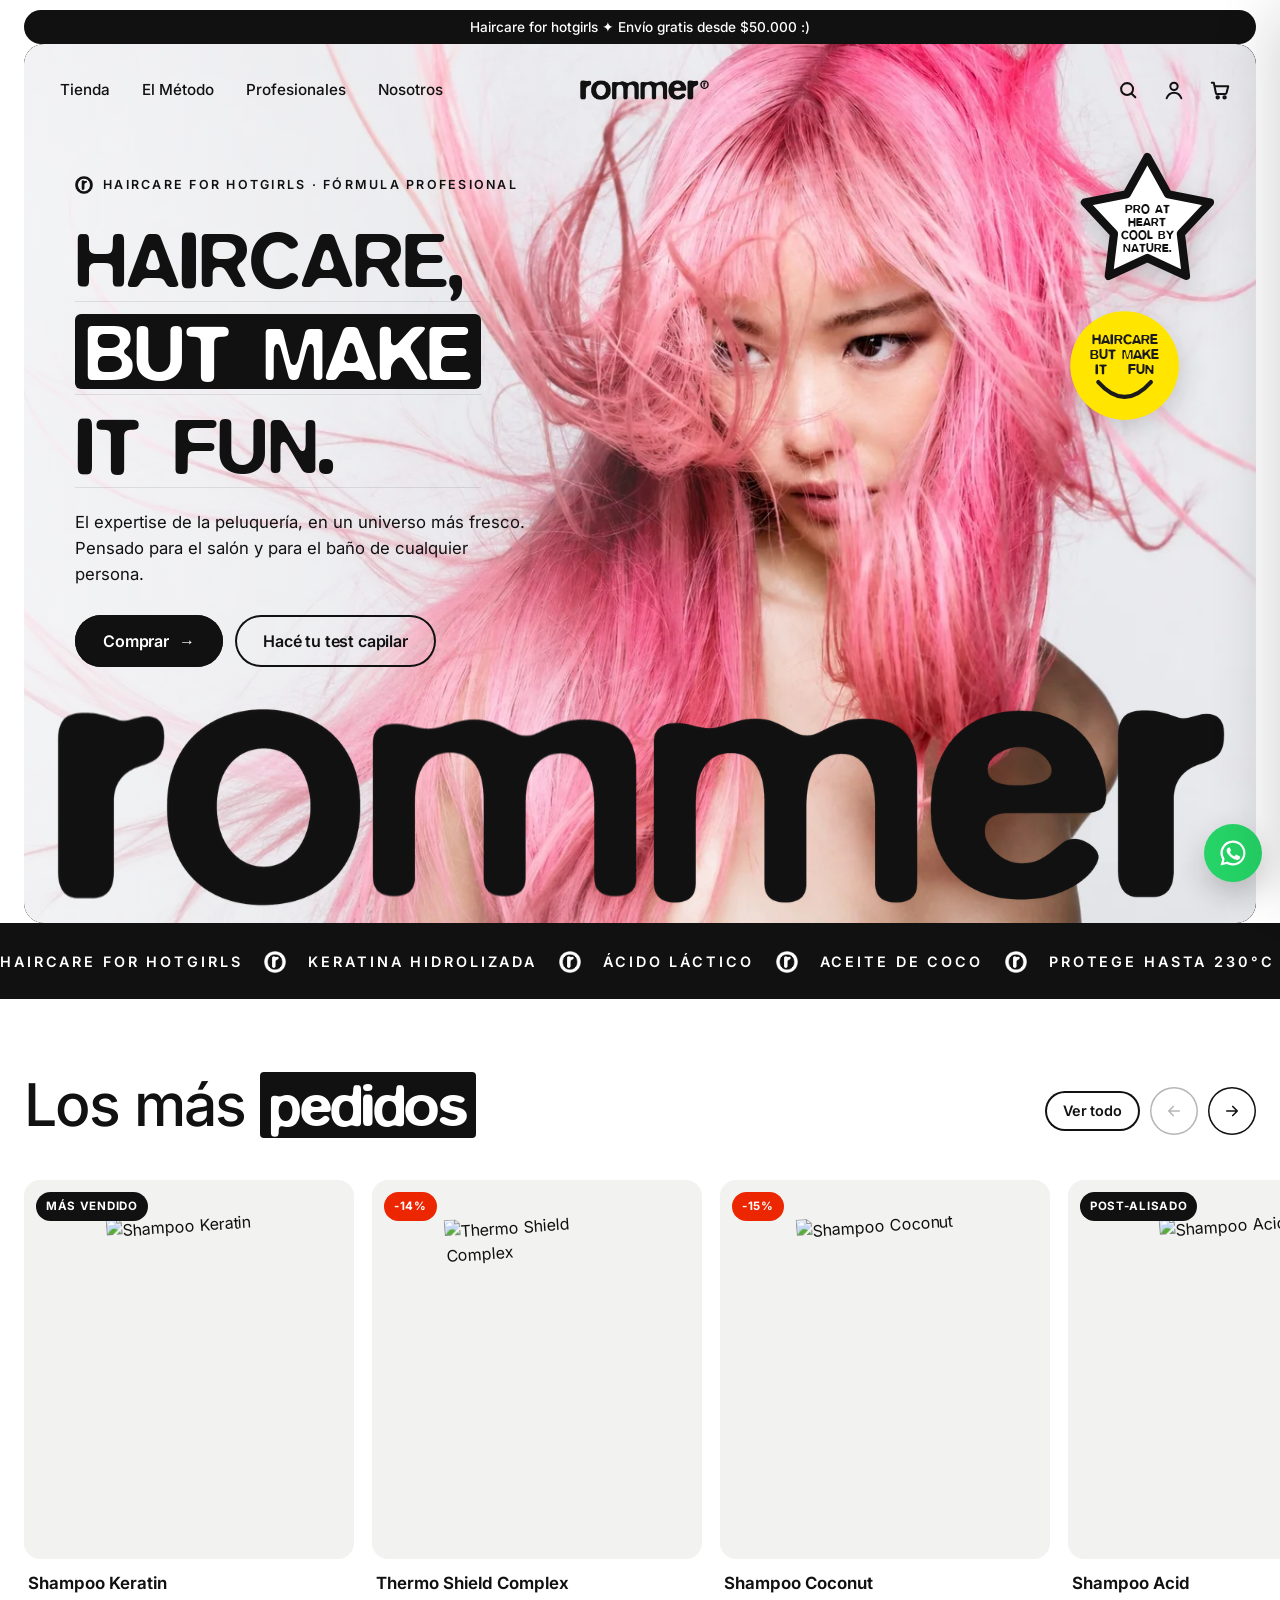
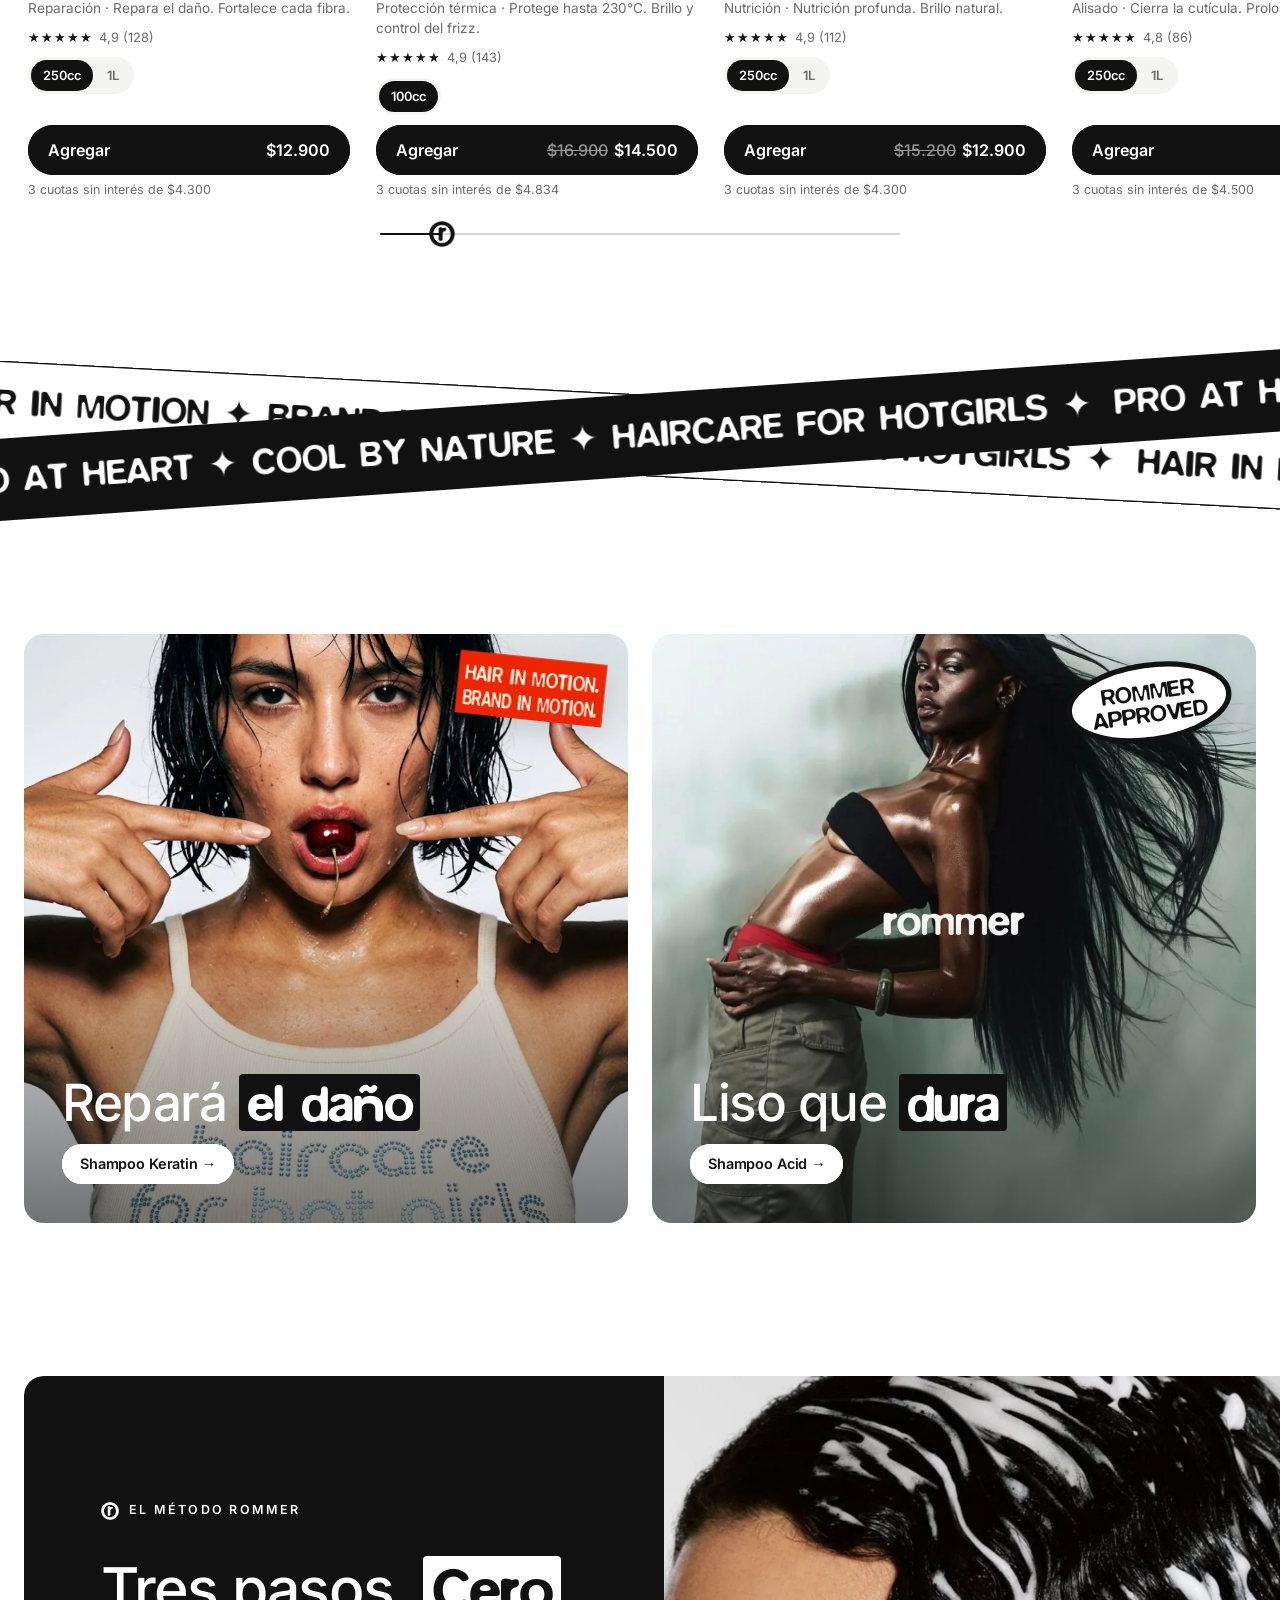
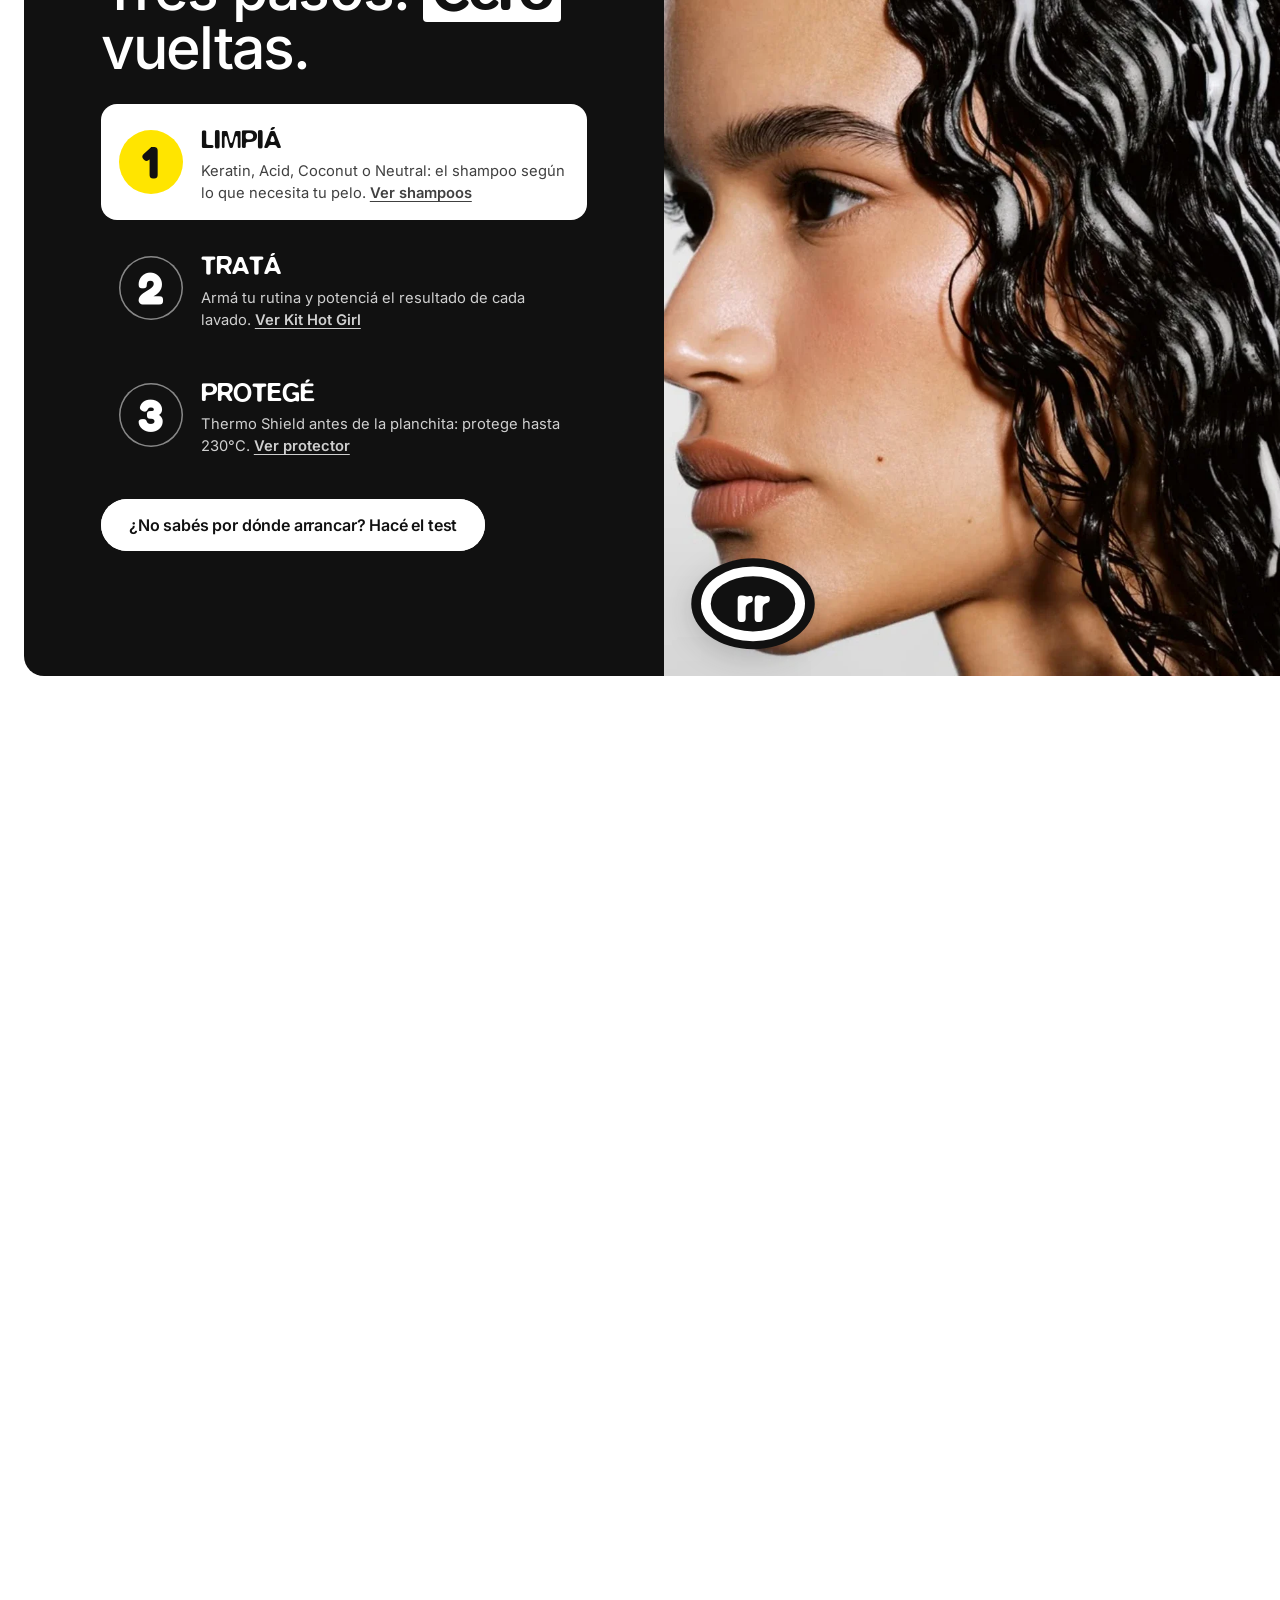
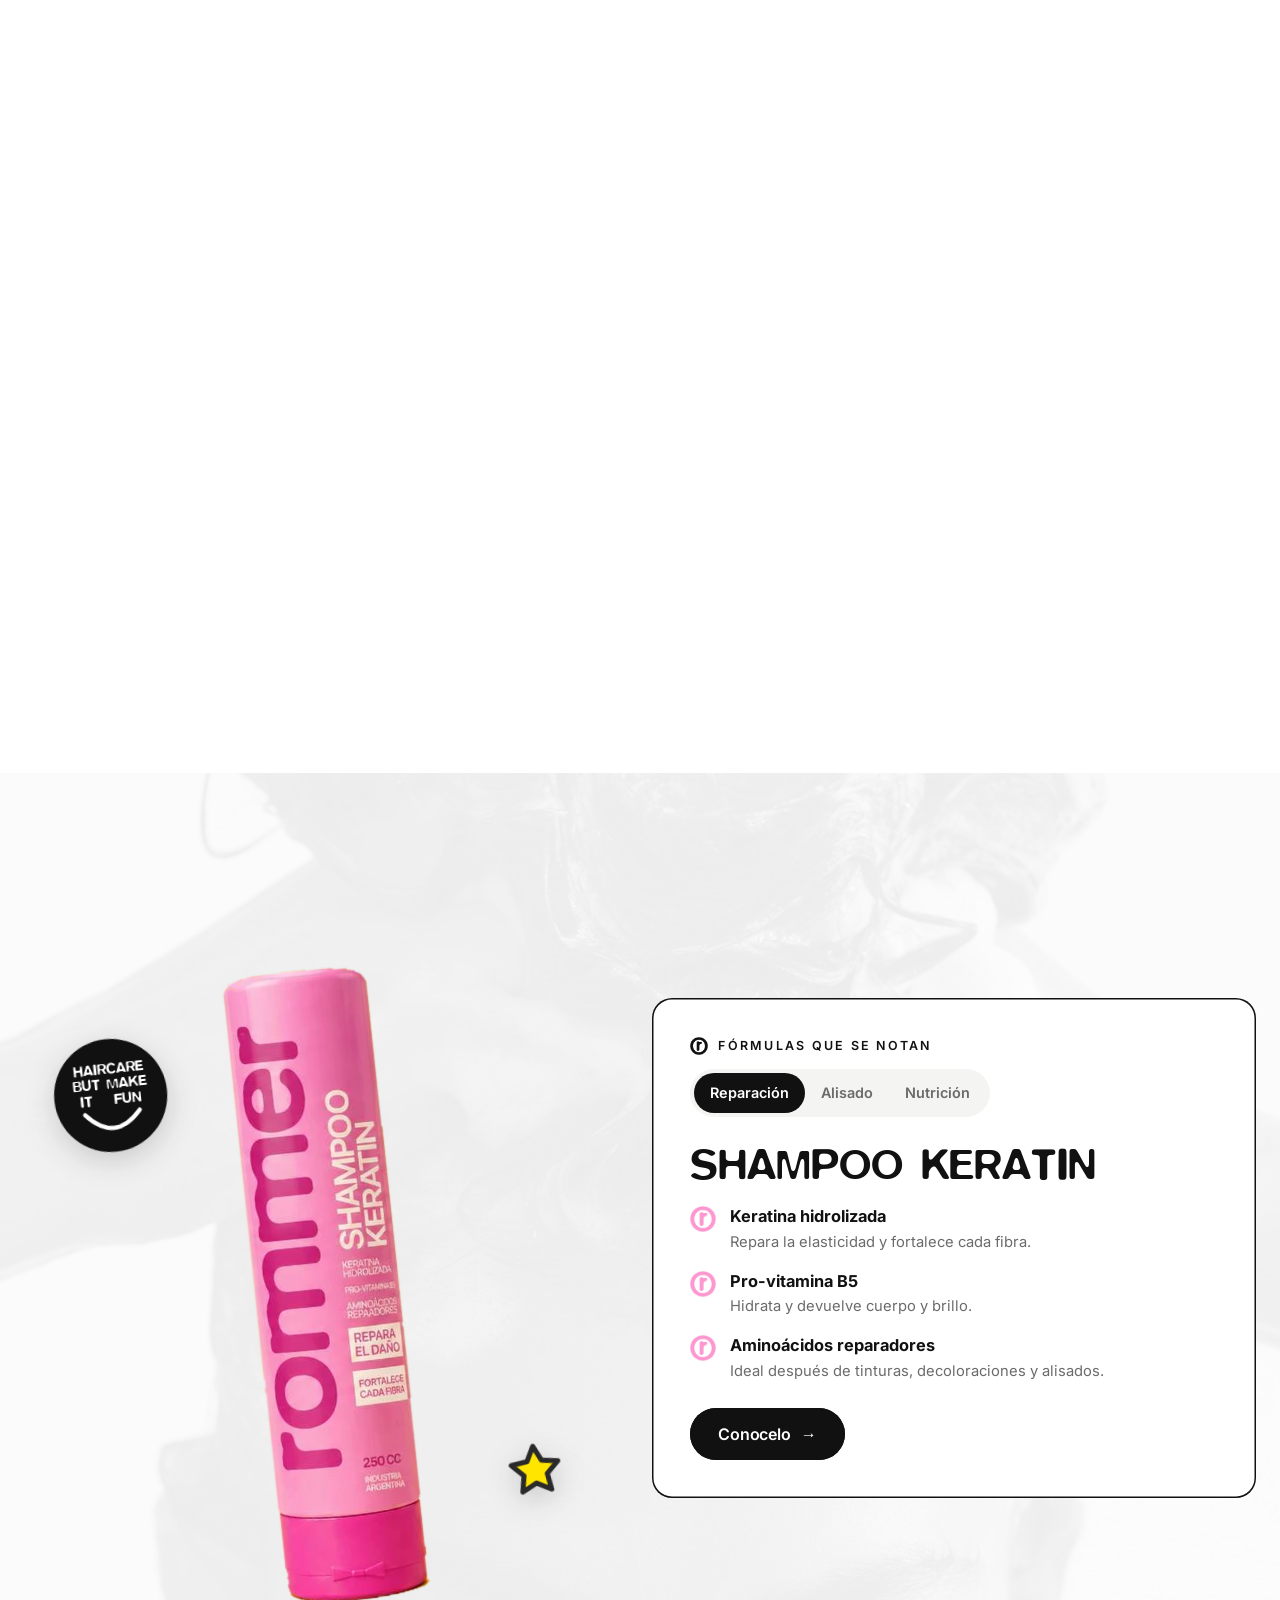
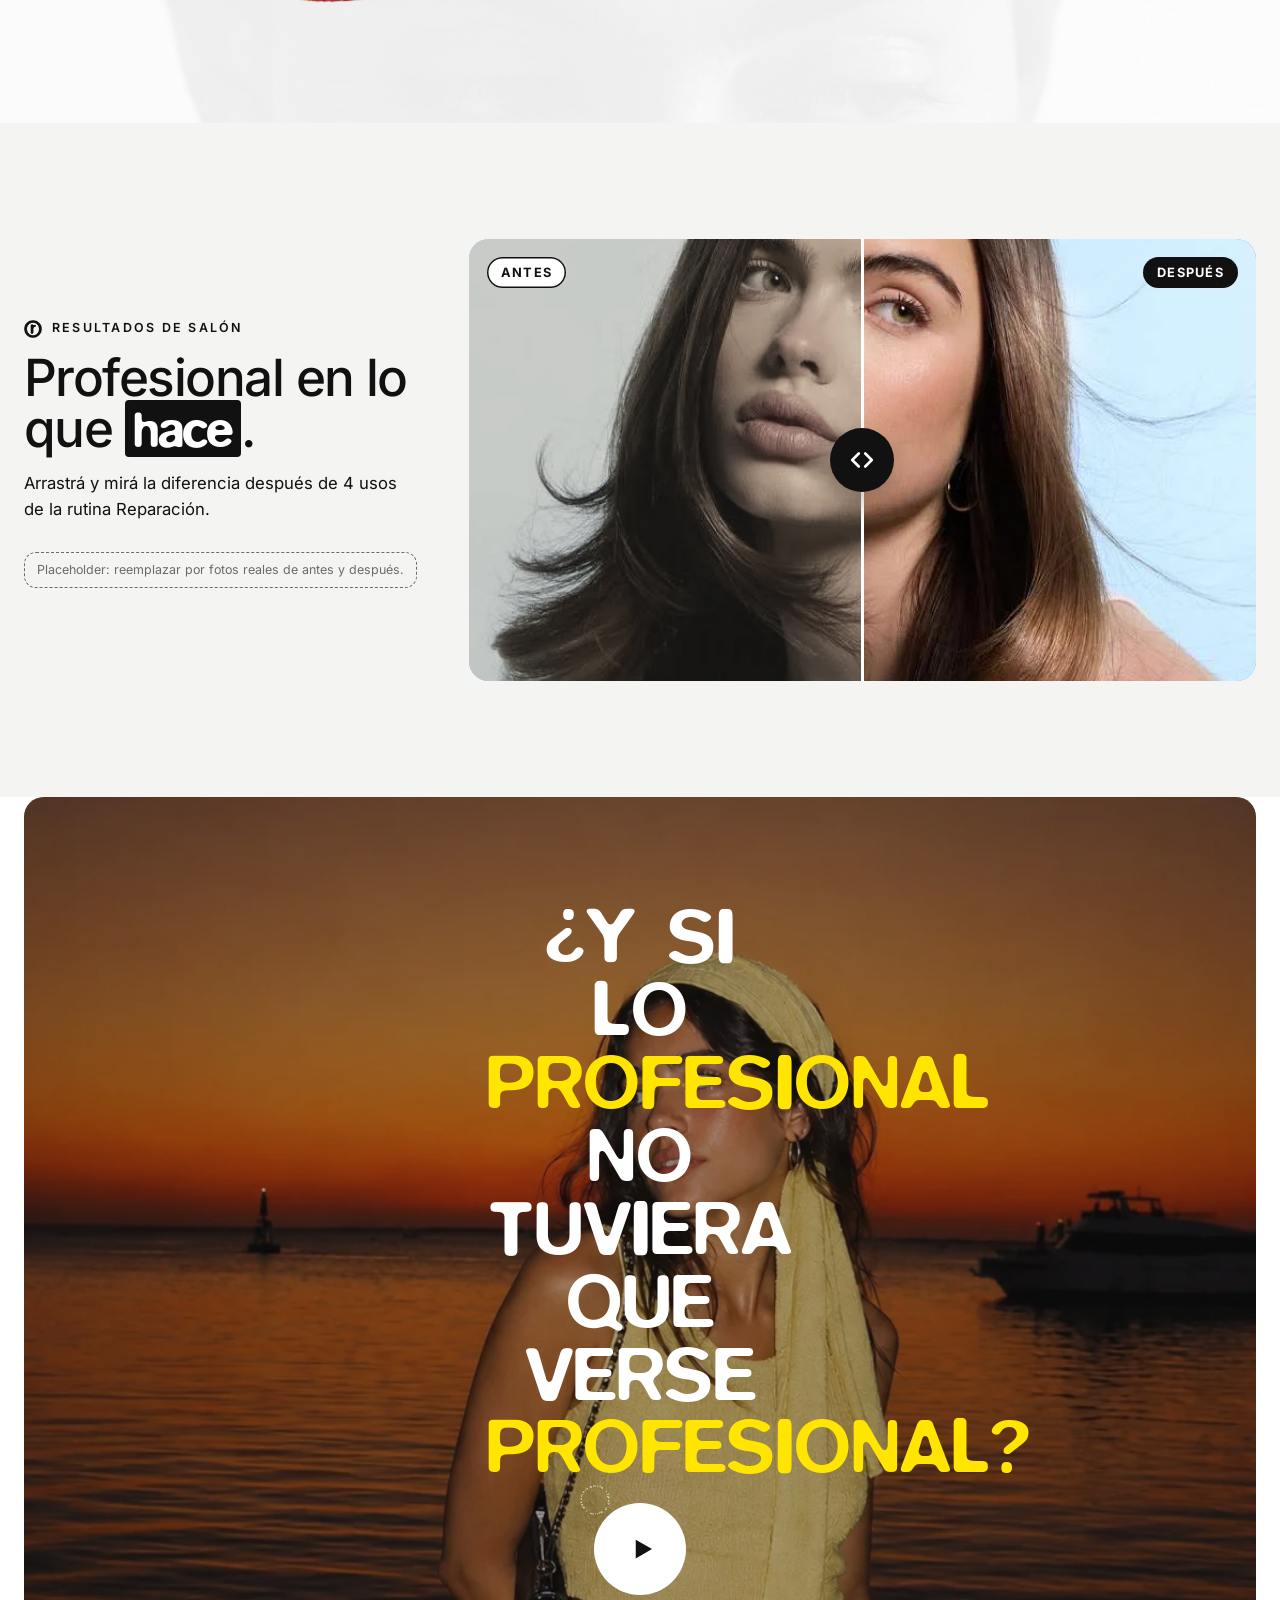
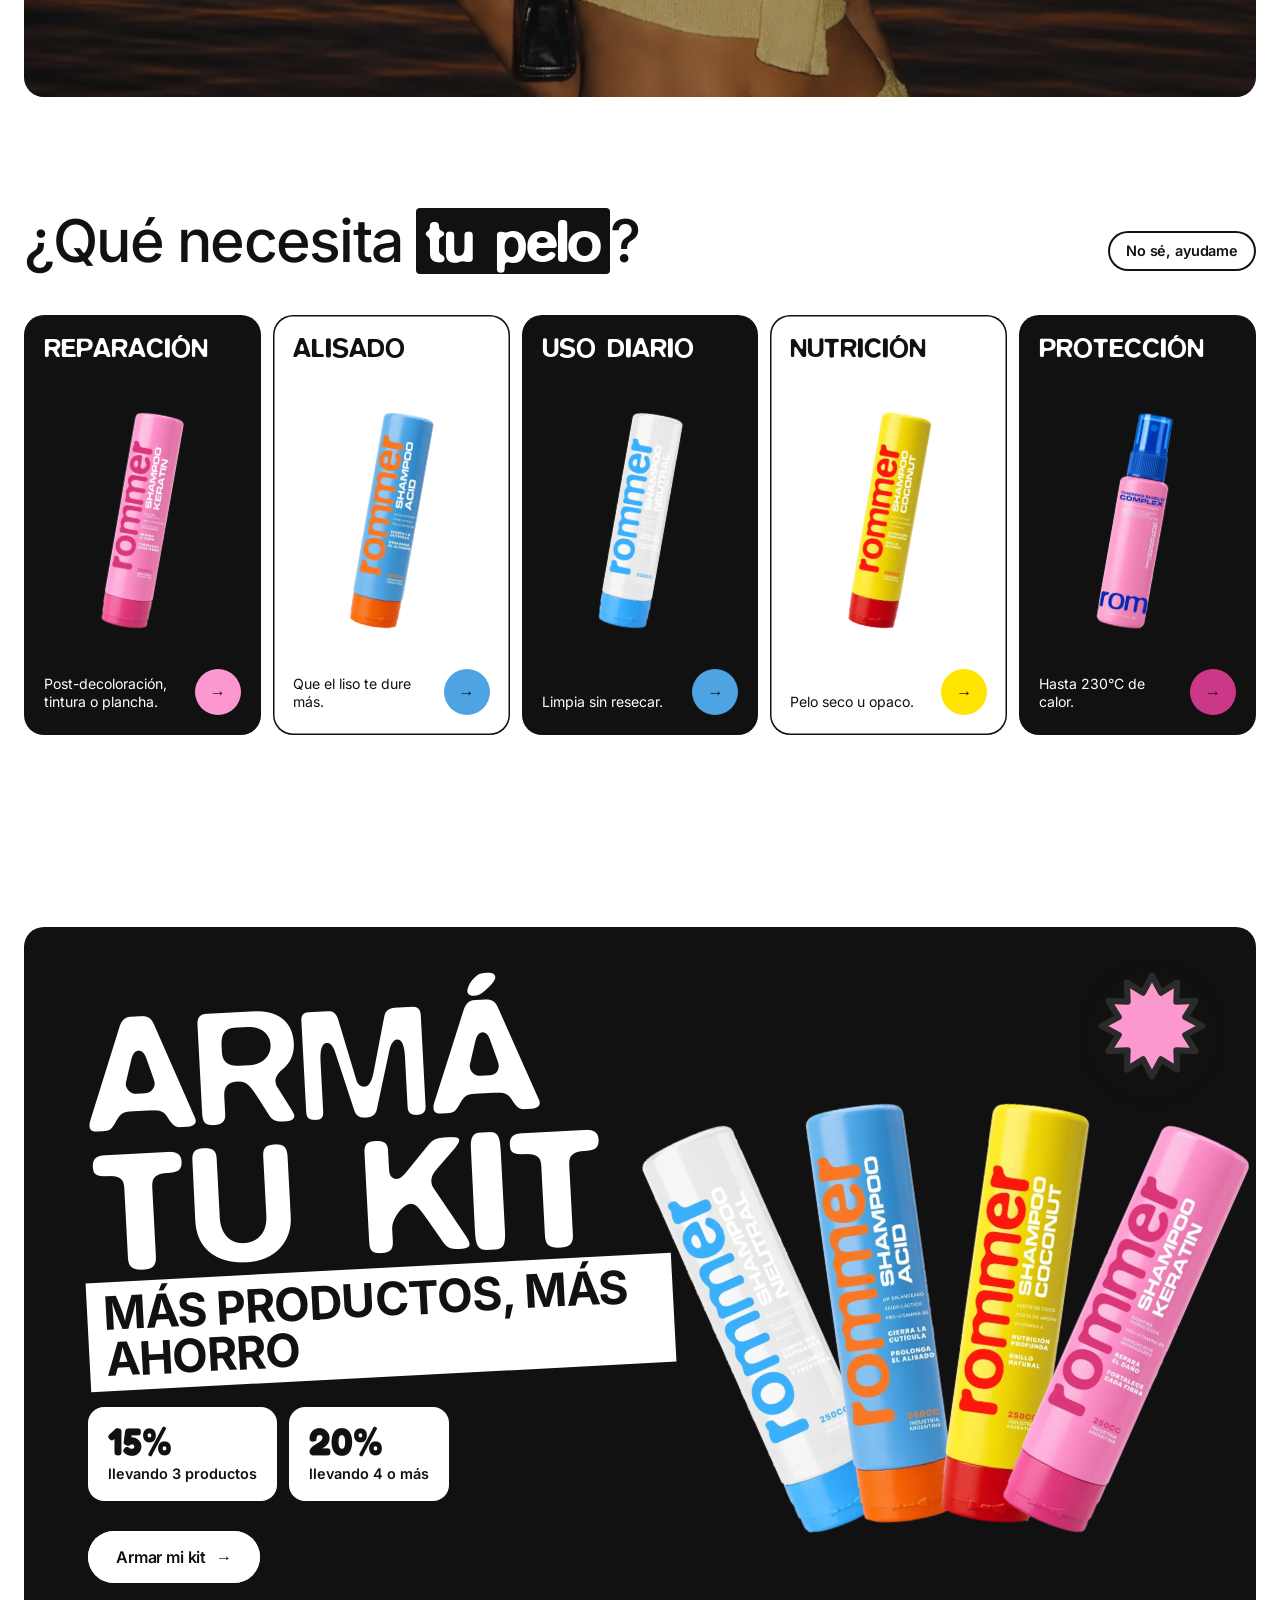
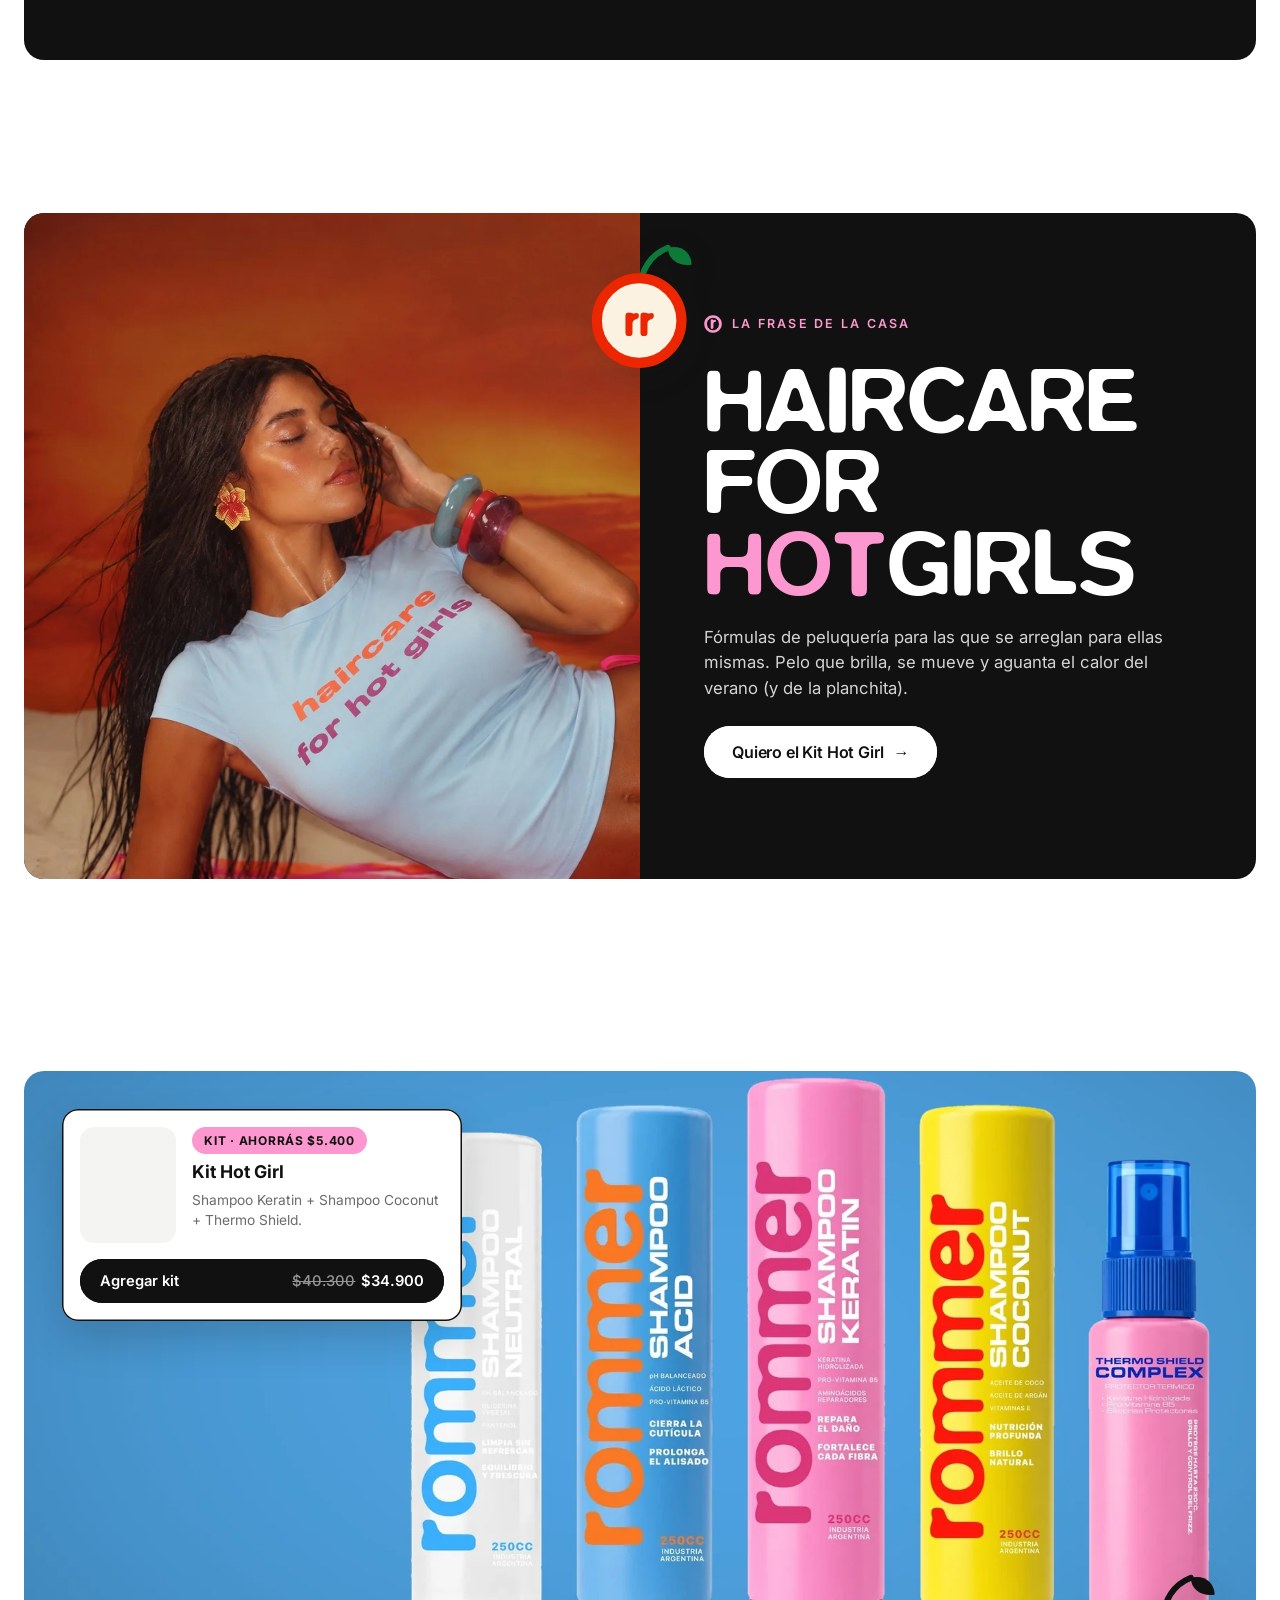
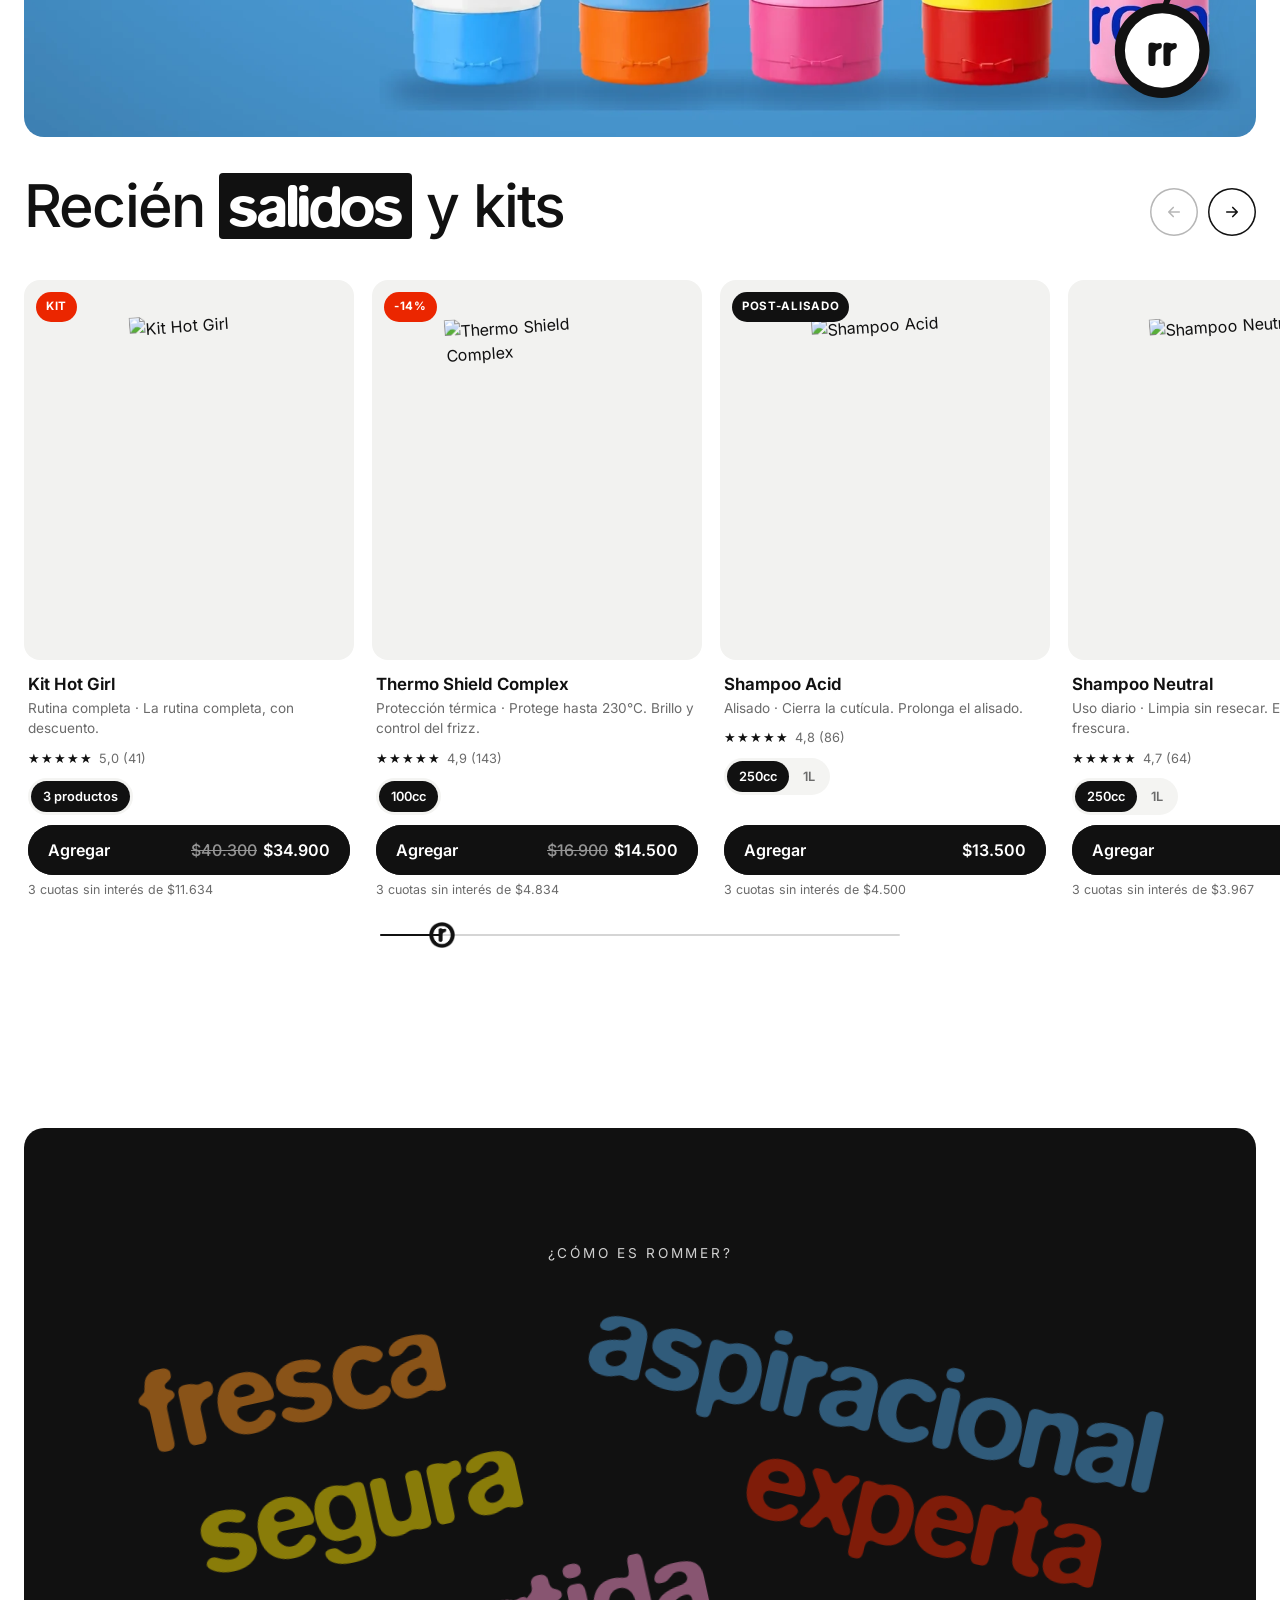
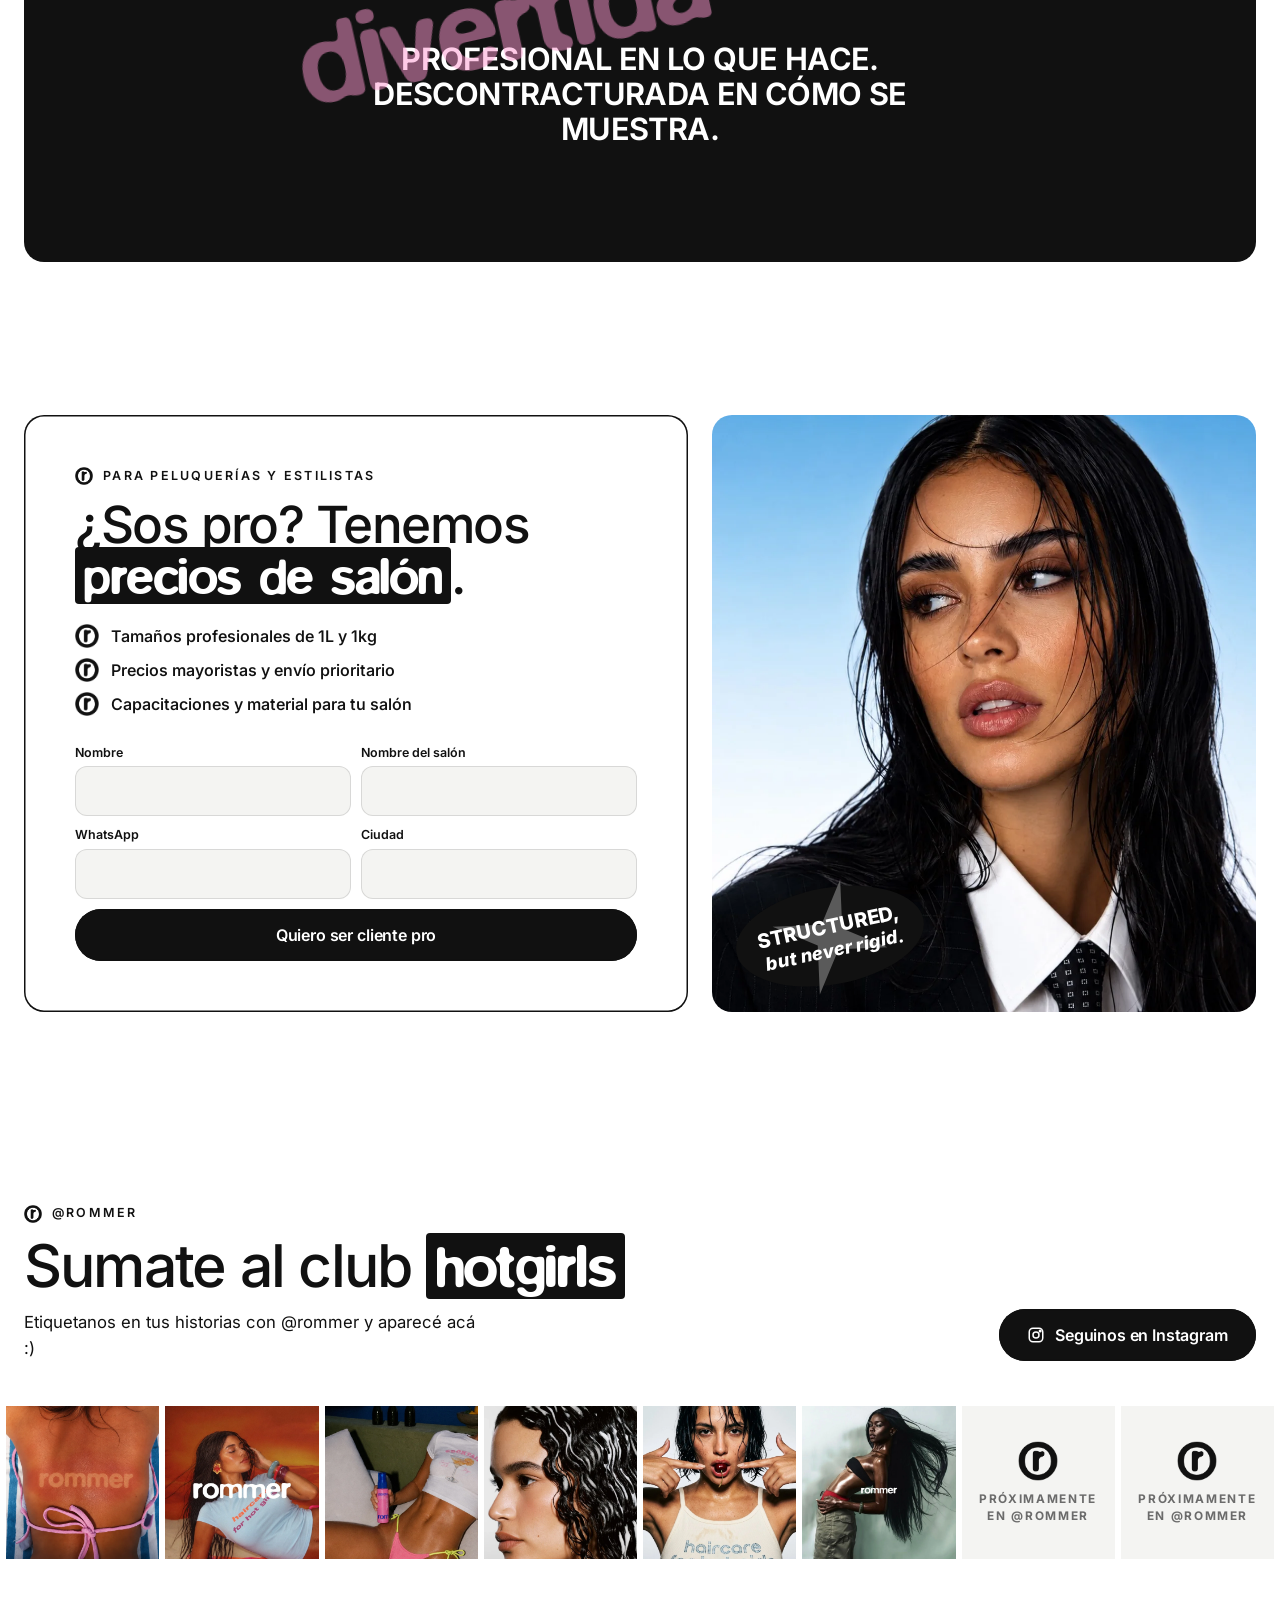
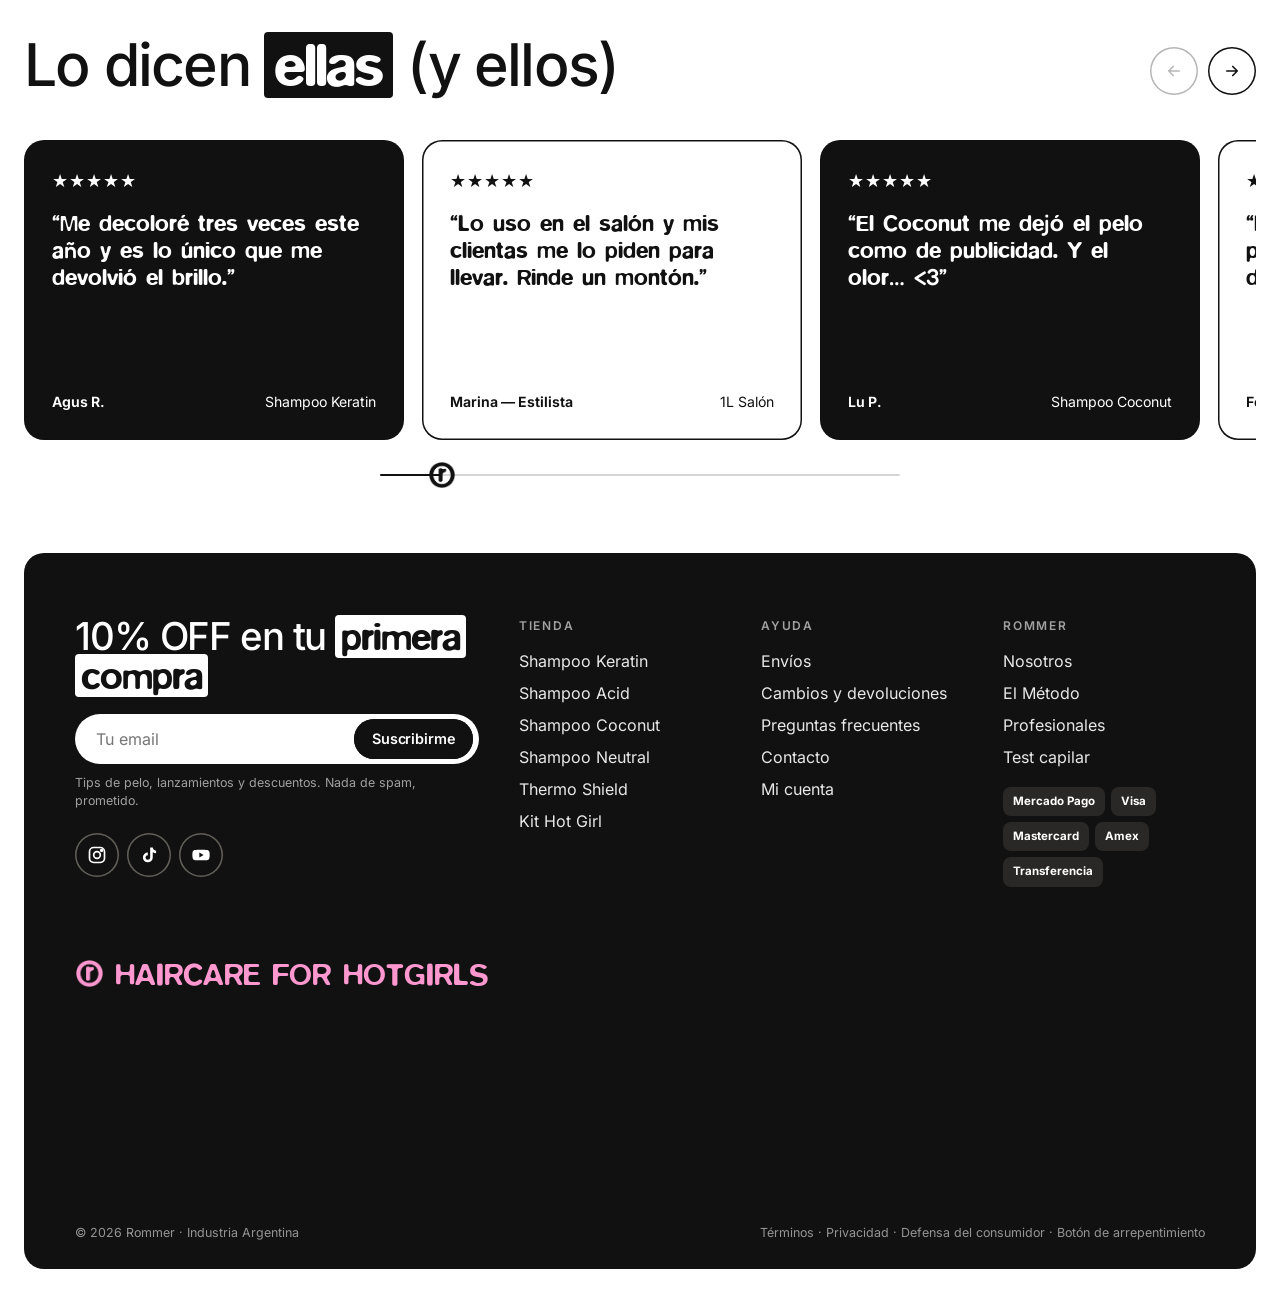
==== commit 1fb9196d: "Add files via upload" ====
--- a/index.html
+++ b/index.html
@@ -5,12 +5,12 @@
 <meta name="viewport" content="width=device-width, initial-scale=1">
 <title>Rommer — Cuidado capilar, pero con onda</title>
 <meta name="description" content="Rommer: fórmula profesional, actitud descontracturada. Shampoo, acondicionador, máscaras y tratamientos para usar en casa o en el salón.">
-<link rel="preload" href="assets/fonts/blur-medium.woff2" as="font" type="font/woff2" crossorigin>
-<link rel="preload" href="assets/fonts/fredoka-latin-standard-normal.woff2" as="font" type="font/woff2" crossorigin>
-<link rel="preload" href="assets/fonts/inter-latin-wght-normal.woff2" as="font" type="font/woff2" crossorigin>
-<link rel="stylesheet" href="vendor/swiper-bundle.min.css">
-<link rel="stylesheet" href="vendor/lenis.css">
-<link rel="stylesheet" href="assets/css/rommer.css">
+<link rel="preload" href="blur-medium.woff2" as="font" type="font/woff2" crossorigin>
+<link rel="preload" href="fredoka-latin-standard-normal.woff2" as="font" type="font/woff2" crossorigin>
+<link rel="preload" href="inter-latin-wght-normal.woff2" as="font" type="font/woff2" crossorigin>
+<link rel="stylesheet" href="swiper-bundle.min.css">
+<link rel="stylesheet" href="lenis.css">
+<link rel="stylesheet" href="rommer.css">
 </head>
 <body data-page="home">
 
@@ -52,7 +52,7 @@
       <li><a href="producto.html#shampoo-keratin">Reparación</a></li><li><a href="producto.html#shampoo-acid">Alisado</a></li><li><a href="producto.html#shampoo-coconut">Nutrición</a></li><li><a href="producto.html#shampoo-neutral">Uso diario</a></li><li><a href="producto.html#thermo-shield">Protección térmica</a></li></ul></div>
     <div><h4>El Método Rommer</h4><ul>
       <li><a href="#metodo">1. Limpiá</a></li><li><a href="#metodo">2. Tratá</a></li><li><a href="#metodo">3. Protegé</a></li><li><a href="#" class="js-quiz">Test capilar <small>2 min</small></a></li></ul></div>
-    <a class="mega__feature" href="producto.html#kit-hot-girl"><img src="assets/img/m-hotgirls.webp" alt="" loading="lazy" style="object-position:50% 30%"><span class="btn btn--cream btn--sm">Kit Hot Girl →</span></a>
+    <a class="mega__feature" href="producto.html#kit-hot-girl"><img src="m-hotgirls.webp" alt="" loading="lazy" style="object-position:50% 30%"><span class="btn btn--cream btn--sm">Kit Hot Girl →</span></a>
   </div>
 </header>
 
@@ -90,7 +90,7 @@
         </div>
       </div>
       <div class="hero__media">
-        <img src="assets/img/m-hero-rosa.webp" alt="Chica con el pelo rosa en movimiento" fetchpriority="high">
+        <img src="m-hero-rosa.webp" alt="Chica con el pelo rosa en movimiento" fetchpriority="high">
       </div>
       <span class="sticker hero__badge spin-slow" data-sticker="proheart" data-depth="1.2" style="animation-duration:22s"></span>
       <span class="sticker float hero__smiley" data-sticker="smiley" data-tone="color" data-depth=".6"></span>
@@ -138,12 +138,12 @@
   <section class="section section--tight">
     <div class="wrap duo">
       <a class="duo__card reveal" href="producto.html#shampoo-keratin">
-        <img src="assets/img/m-cereza.webp" alt="Chica con pelo mojado y una cereza" loading="lazy" style="object-position:50% 20%">
+        <img src="m-cereza.webp" alt="Chica con pelo mojado y una cereza" loading="lazy" style="object-position:50% 20%">
         <div class="duo__body"><p class="mix">Repará <em>el daño</em></p><span class="btn btn--cream btn--sm">Shampoo Keratin →</span></div>
         <span class="sticker" data-sticker="motion" data-tone="color" style="width:150px;top:22px;right:22px;transform:rotate(6deg)"></span>
       </a>
       <a class="duo__card reveal" href="producto.html#shampoo-acid">
-        <img src="assets/img/m-pelo-largo.webp" alt="Chica con el pelo largo y lacio en movimiento" loading="lazy" style="object-position:50% 25%">
+        <img src="m-pelo-largo.webp" alt="Chica con el pelo largo y lacio en movimiento" loading="lazy" style="object-position:50% 25%">
         <div class="duo__body"><p class="mix">Liso que <em>dura</em></p><span class="btn btn--cream btn--sm">Shampoo Acid →</span></div>
         <span class="sticker" data-sticker="approved" style="width:170px;top:22px;right:22px"></span>
       </a>
@@ -165,9 +165,9 @@
           <div><a class="btn btn--yellow js-quiz" href="#">¿No sabés por dónde arrancar? Hacé el test</a></div>
         </div>
         <div class="method__right">
-          <img class="method__img" src="assets/img/m-rulos.webp" alt="Rulos con espuma de shampoo" loading="lazy">
-          <img class="method__img" src="assets/img/foam-hands.webp" alt="Manos con espuma de shampoo" loading="lazy">
-          <img class="method__img" src="assets/img/m-ibiza.webp" alt="Chica con el Thermo Shield Complex" loading="lazy" style="object-position:50% 45%">
+          <img class="method__img" src="m-rulos.webp" alt="Rulos con espuma de shampoo" loading="lazy">
+          <img class="method__img" src="foam-hands.webp" alt="Manos con espuma de shampoo" loading="lazy">
+          <img class="method__img" src="m-ibiza.webp" alt="Chica con el Thermo Shield Complex" loading="lazy" style="object-position:50% 45%">
           <span class="sticker method__tag float" data-sticker="rr" style="position:absolute;width:130px"></span>
         </div>
       </div>
@@ -176,13 +176,13 @@
 
   <!-- 8. Producto estrella con pestañas -->
   <section class="section star-prod" style="--tabc:#FD97CF">
-    <div class="star-prod__bg" aria-hidden="true"><img src="assets/img/foam-hands.webp" alt="" loading="lazy"></div>
+    <div class="star-prod__bg" aria-hidden="true"><img src="foam-hands.webp" alt="" loading="lazy"></div>
     <div class="wrap star-prod__grid">
       <div class="star-prod__bottle" style="--tint:none" aria-hidden="true">
-        <img class="is-active" src="assets/img/bottle-0.webp" alt="" loading="lazy">
-        <img src="assets/img/bottle-1.webp" alt="" loading="lazy">
-        <img src="assets/img/bottle-2.webp" alt="" loading="lazy">
-        <img src="assets/img/bottle-3.webp" alt="" loading="lazy">
+        <img class="is-active" src="bottle-0.webp" alt="" loading="lazy">
+        <img src="bottle-1.webp" alt="" loading="lazy">
+        <img src="bottle-2.webp" alt="" loading="lazy">
+        <img src="bottle-3.webp" alt="" loading="lazy">
         <span class="sticker pop" data-sticker="smiley" style="width:120px;left:8%;top:12%"></span>
         <span class="sticker pop" data-sticker="star" data-fill="#FFE500" data-tone="color" style="width:56px;right:14%;bottom:18%"></span>
       </div>
@@ -234,8 +234,8 @@
         <p class="placeholder-note">Placeholder: reemplazar por fotos reales de antes y después.</p>
       </div>
       <div class="ba reveal" tabindex="0" role="slider" aria-label="Comparar antes y después" aria-valuemin="0" aria-valuemax="100" aria-valuenow="50">
-        <img src="assets/img/campaign-blue.webp" alt="Después">
-        <div class="ba__before" style="position:absolute;inset:0"><img src="assets/img/campaign-blue.webp" alt="Antes"></div>
+        <img src="campaign-blue.webp" alt="Después">
+        <div class="ba__before" style="position:absolute;inset:0"><img src="campaign-blue.webp" alt="Antes"></div>
         <span class="ba__label ba__label--a">Antes</span><span class="ba__label ba__label--b">Después</span>
         <div class="ba__line"></div>
         <div class="ba__handle" aria-hidden="true"><svg width="26" height="26" viewBox="0 0 24 24" fill="none" stroke="#FFFFFF" stroke-width="2.4" stroke-linecap="round" stroke-linejoin="round"><path d="M9 6l-6 6 6 6M15 6l6 6-6 6"/></svg></div>
@@ -245,7 +245,7 @@
 
   <!-- 10. Video full-bleed -->
   <section class="film" aria-label="Video de campaña">
-    <div class="film__media"><img src="assets/img/m-atardecer.webp" alt="" loading="lazy" style="object-position:50% 35%"></div>
+    <div class="film__media"><img src="m-atardecer.webp" alt="" loading="lazy" style="object-position:50% 35%"></div>
     <div class="film__copy">
       <h2 class="display"><span class="w">¿Y</span> <span class="w">si</span> <span class="w">lo</span> <span class="w y">profesional</span> <span class="w">no</span> <span class="w">tuviera</span> <span class="w">que</span> <span class="w">verse</span> <span class="w y">profesional?</span></h2>
       <button class="play js-soon" data-soon="Acá va el video de campaña (placeholder)" aria-label="Ver video">
@@ -260,11 +260,11 @@
     <div class="wrap">
       <div class="section-head reveal"><h2 class="mix">¿Qué necesita <em>tu pelo</em>?</h2><a class="btn btn--line btn--sm js-quiz" href="#">No sé, ayudame</a></div>
       <div class="needs">
-        <a class="need" href="producto.html#shampoo-keratin" style="--c:#FD97CF"><h3>Repa&shy;ración</h3><img src="assets/img/p-keratin.webp" alt="" loading="lazy"><p>Post-decoloración, tintura o plancha.</p><span class="go">→</span></a>
-        <a class="need" href="producto.html#shampoo-acid" style="--c:#4EA3E2"><h3>Alisado</h3><img src="assets/img/p-acid.webp" alt="" loading="lazy"><p>Que el liso te dure más.</p><span class="go">→</span></a>
-        <a class="need" href="producto.html#shampoo-neutral" style="--c:#4EA3E2"><h3>Uso diario</h3><img src="assets/img/p-neutral.webp" alt="" loading="lazy"><p>Limpia sin resecar.</p><span class="go">→</span></a>
-        <a class="need" href="producto.html#shampoo-coconut" style="--c:#FFE500"><h3>Nutri&shy;ción</h3><img src="assets/img/p-coconut.webp" alt="" loading="lazy"><p>Pelo seco u opaco.</p><span class="go">→</span></a>
-        <a class="need" href="producto.html#thermo-shield" style="--c:#CC3888"><h3>Protec&shy;ción</h3><img src="assets/img/p-thermo.webp" alt="" loading="lazy"><p>Hasta 230°C de calor.</p><span class="go">→</span></a>
+        <a class="need" href="producto.html#shampoo-keratin" style="--c:#FD97CF"><h3>Repa&shy;ración</h3><img src="p-keratin.webp" alt="" loading="lazy"><p>Post-decoloración, tintura o plancha.</p><span class="go">→</span></a>
+        <a class="need" href="producto.html#shampoo-acid" style="--c:#4EA3E2"><h3>Alisado</h3><img src="p-acid.webp" alt="" loading="lazy"><p>Que el liso te dure más.</p><span class="go">→</span></a>
+        <a class="need" href="producto.html#shampoo-neutral" style="--c:#4EA3E2"><h3>Uso diario</h3><img src="p-neutral.webp" alt="" loading="lazy"><p>Limpia sin resecar.</p><span class="go">→</span></a>
+        <a class="need" href="producto.html#shampoo-coconut" style="--c:#FFE500"><h3>Nutri&shy;ción</h3><img src="p-coconut.webp" alt="" loading="lazy"><p>Pelo seco u opaco.</p><span class="go">→</span></a>
+        <a class="need" href="producto.html#thermo-shield" style="--c:#CC3888"><h3>Protec&shy;ción</h3><img src="p-thermo.webp" alt="" loading="lazy"><p>Hasta 230°C de calor.</p><span class="go">→</span></a>
       </div>
     </div>
   </section>
@@ -283,10 +283,10 @@
           <a class="btn btn--yellow js-soon" href="#" data-soon="La página “Armá tu kit” la construimos en la próxima etapa. El descuento ya funciona en el changuito :)">Armar mi kit <span class="arrow">→</span></a>
         </div>
         <div class="kit__fan" aria-hidden="true">
-          <img src="assets/img/p-neutral.webp" alt="">
-          <img src="assets/img/p-acid.webp" alt="">
-          <img src="assets/img/p-coconut.webp" alt="">
-          <img src="assets/img/p-keratin.webp" alt="">
+          <img src="p-neutral.webp" alt="">
+          <img src="p-acid.webp" alt="">
+          <img src="p-coconut.webp" alt="">
+          <img src="p-keratin.webp" alt="">
         </div>
       </div>
       <span class="sticker spin-slow kit__burst" data-sticker="burst" data-tone="color"></span>
@@ -297,7 +297,7 @@
   <!-- Frase de marca: Haircare for hotgirls -->
   <section class="section section--tight">
     <div class="hotgirls">
-      <div class="hotgirls__media"><img src="assets/img/m-hotgirls.webp" alt="Chica con remera que dice haircare for hot girls" loading="lazy"></div>
+      <div class="hotgirls__media"><img src="m-hotgirls.webp" alt="Chica con remera que dice haircare for hot girls" loading="lazy"></div>
       <div class="hotgirls__copy">
         <p class="eyebrow"><span class="r-dot"></span>La frase de la casa</p>
         <p class="hotgirls__word display">Haircare<br>for <span>hot</span>girls</p>
@@ -312,7 +312,7 @@
   <section class="section" id="novedades" data-carousel-wrap>
     <div class="wrap">
       <div class="spot reveal">
-        <img src="assets/img/spot-lineup.webp" alt="Los cinco productos Rommer sobre fondo celeste" loading="lazy">
+        <img src="spot-lineup.webp" alt="Los cinco productos Rommer sobre fondo celeste" loading="lazy">
         <div class="spot__card"></div>
         <span class="sticker spot__tag float" data-sticker="cherry" style="position:absolute;width:110px"></span>
       </div>
@@ -362,7 +362,7 @@
         </form>
       </div>
       <div class="pro__media reveal">
-        <img src="assets/img/m-traje.webp" alt="Chica con pelo mojado, camisa y corbata" loading="lazy" style="object-position:50% 25%">
+        <img src="m-traje.webp" alt="Chica con pelo mojado, camisa y corbata" loading="lazy" style="object-position:50% 25%">
         <span class="sticker float" data-sticker="structured" style="width:200px;left:18px;bottom:22px"></span>
       </div>
     </div>
@@ -379,17 +379,17 @@
     </div>
     <div class="ig__row">
         <!-- Foto 1: para cambiarla, reemplazá el archivo de src y el link de href por el del posteo -->
-        <a class="ig__tile" href="https://www.instagram.com/" target="_blank" rel="noopener"><img src="assets/img/m-espalda.webp" alt="Espalda bronceada con el logo de Rommer" loading="lazy" style="object-position:center"><span class="ig__hover"><svg viewBox="0 0 24 24" fill="none" stroke="currentColor" stroke-width="2"><rect x="3" y="3" width="18" height="18" rx="5"/><circle cx="12" cy="12" r="4"/><circle cx="17.5" cy="6.5" r="1" fill="currentColor"/></svg></span></a>
+        <a class="ig__tile" href="https://www.instagram.com/" target="_blank" rel="noopener"><img src="m-espalda.webp" alt="Espalda bronceada con el logo de Rommer" loading="lazy" style="object-position:center"><span class="ig__hover"><svg viewBox="0 0 24 24" fill="none" stroke="currentColor" stroke-width="2"><rect x="3" y="3" width="18" height="18" rx="5"/><circle cx="12" cy="12" r="4"/><circle cx="17.5" cy="6.5" r="1" fill="currentColor"/></svg></span></a>
         <!-- Foto 2: para cambiarla, reemplazá el archivo de src y el link de href por el del posteo -->
-        <a class="ig__tile" href="https://www.instagram.com/" target="_blank" rel="noopener"><img src="assets/img/m-hotgirls-logo.webp" alt="Chica con remera haircare for hot girls" loading="lazy" style="object-position:50% 30%"><span class="ig__hover"><svg viewBox="0 0 24 24" fill="none" stroke="currentColor" stroke-width="2"><rect x="3" y="3" width="18" height="18" rx="5"/><circle cx="12" cy="12" r="4"/><circle cx="17.5" cy="6.5" r="1" fill="currentColor"/></svg></span></a>
+        <a class="ig__tile" href="https://www.instagram.com/" target="_blank" rel="noopener"><img src="m-hotgirls-logo.webp" alt="Chica con remera haircare for hot girls" loading="lazy" style="object-position:50% 30%"><span class="ig__hover"><svg viewBox="0 0 24 24" fill="none" stroke="currentColor" stroke-width="2"><rect x="3" y="3" width="18" height="18" rx="5"/><circle cx="12" cy="12" r="4"/><circle cx="17.5" cy="6.5" r="1" fill="currentColor"/></svg></span></a>
         <!-- Foto 3: para cambiarla, reemplazá el archivo de src y el link de href por el del posteo -->
-        <a class="ig__tile" href="https://www.instagram.com/" target="_blank" rel="noopener"><img src="assets/img/m-ibiza.webp" alt="Thermo Shield Complex en Ibiza" loading="lazy" style="object-position:50% 55%"><span class="ig__hover"><svg viewBox="0 0 24 24" fill="none" stroke="currentColor" stroke-width="2"><rect x="3" y="3" width="18" height="18" rx="5"/><circle cx="12" cy="12" r="4"/><circle cx="17.5" cy="6.5" r="1" fill="currentColor"/></svg></span></a>
+        <a class="ig__tile" href="https://www.instagram.com/" target="_blank" rel="noopener"><img src="m-ibiza.webp" alt="Thermo Shield Complex en Ibiza" loading="lazy" style="object-position:50% 55%"><span class="ig__hover"><svg viewBox="0 0 24 24" fill="none" stroke="currentColor" stroke-width="2"><rect x="3" y="3" width="18" height="18" rx="5"/><circle cx="12" cy="12" r="4"/><circle cx="17.5" cy="6.5" r="1" fill="currentColor"/></svg></span></a>
         <!-- Foto 4: para cambiarla, reemplazá el archivo de src y el link de href por el del posteo -->
-        <a class="ig__tile" href="https://www.instagram.com/" target="_blank" rel="noopener"><img src="assets/img/m-rulos.webp" alt="Rulos con espuma de shampoo" loading="lazy" style="object-position:60% 40%"><span class="ig__hover"><svg viewBox="0 0 24 24" fill="none" stroke="currentColor" stroke-width="2"><rect x="3" y="3" width="18" height="18" rx="5"/><circle cx="12" cy="12" r="4"/><circle cx="17.5" cy="6.5" r="1" fill="currentColor"/></svg></span></a>
+        <a class="ig__tile" href="https://www.instagram.com/" target="_blank" rel="noopener"><img src="m-rulos.webp" alt="Rulos con espuma de shampoo" loading="lazy" style="object-position:60% 40%"><span class="ig__hover"><svg viewBox="0 0 24 24" fill="none" stroke="currentColor" stroke-width="2"><rect x="3" y="3" width="18" height="18" rx="5"/><circle cx="12" cy="12" r="4"/><circle cx="17.5" cy="6.5" r="1" fill="currentColor"/></svg></span></a>
         <!-- Foto 5: para cambiarla, reemplazá el archivo de src y el link de href por el del posteo -->
-        <a class="ig__tile" href="https://www.instagram.com/" target="_blank" rel="noopener"><img src="assets/img/m-cereza.webp" alt="Chica con una cereza" loading="lazy" style="object-position:50% 30%"><span class="ig__hover"><svg viewBox="0 0 24 24" fill="none" stroke="currentColor" stroke-width="2"><rect x="3" y="3" width="18" height="18" rx="5"/><circle cx="12" cy="12" r="4"/><circle cx="17.5" cy="6.5" r="1" fill="currentColor"/></svg></span></a>
+        <a class="ig__tile" href="https://www.instagram.com/" target="_blank" rel="noopener"><img src="m-cereza.webp" alt="Chica con una cereza" loading="lazy" style="object-position:50% 30%"><span class="ig__hover"><svg viewBox="0 0 24 24" fill="none" stroke="currentColor" stroke-width="2"><rect x="3" y="3" width="18" height="18" rx="5"/><circle cx="12" cy="12" r="4"/><circle cx="17.5" cy="6.5" r="1" fill="currentColor"/></svg></span></a>
         <!-- Foto 6: para cambiarla, reemplazá el archivo de src y el link de href por el del posteo -->
-        <a class="ig__tile" href="https://www.instagram.com/" target="_blank" rel="noopener"><img src="assets/img/m-pelo-largo.webp" alt="Chica con el pelo largo en movimiento" loading="lazy" style="object-position:50% 30%"><span class="ig__hover"><svg viewBox="0 0 24 24" fill="none" stroke="currentColor" stroke-width="2"><rect x="3" y="3" width="18" height="18" rx="5"/><circle cx="12" cy="12" r="4"/><circle cx="17.5" cy="6.5" r="1" fill="currentColor"/></svg></span></a>
+        <a class="ig__tile" href="https://www.instagram.com/" target="_blank" rel="noopener"><img src="m-pelo-largo.webp" alt="Chica con el pelo largo en movimiento" loading="lazy" style="object-position:50% 30%"><span class="ig__hover"><svg viewBox="0 0 24 24" fill="none" stroke="currentColor" stroke-width="2"><rect x="3" y="3" width="18" height="18" rx="5"/><circle cx="12" cy="12" r="4"/><circle cx="17.5" cy="6.5" r="1" fill="currentColor"/></svg></span></a>
         <!-- Espacio libre 1: cuando suban un posteo nuevo, reemplazá este bloque por uno igual a los de arriba -->
         <div class="ig__tile ig__tile--soon"><span class="r-dot"></span><p>Próximamente<br>en @rommer</p></div>
         <!-- Espacio libre 2: cuando suban un posteo nuevo, reemplazá este bloque por uno igual a los de arriba -->
@@ -461,10 +461,10 @@
 
 <a class="wa" href="https://wa.me/5491100000000" target="_blank" rel="noopener" aria-label="Escribinos por WhatsApp"><svg viewBox="0 0 24 24" fill="currentColor"><path d="M12 2a10 10 0 0 0-8.6 15.1L2 22l5-1.3A10 10 0 1 0 12 2Zm0 18.2a8.2 8.2 0 0 1-4.2-1.2l-.3-.2-3 .8.8-2.9-.2-.3A8.2 8.2 0 1 1 12 20.2Zm4.5-6.1c-.2-.1-1.5-.7-1.7-.8s-.4-.1-.6.1-.7.8-.8 1-.3.2-.5.1a6.7 6.7 0 0 1-3.3-2.9c-.3-.4.3-.4.8-1.4.1-.2 0-.3 0-.4l-.8-1.8c-.2-.5-.4-.4-.6-.4h-.5a1 1 0 0 0-.7.3 3 3 0 0 0-.9 2.2 5.2 5.2 0 0 0 1.1 2.7 11.9 11.9 0 0 0 4.6 4c1.7.7 2.3.8 3.2.7a2.7 2.7 0 0 0 1.8-1.3 2.2 2.2 0 0 0 .1-1.3c0-.1-.2-.2-.4-.3Z"/></svg></a>
 
-<script src="vendor/gsap.min.js"></script>
-<script src="vendor/ScrollTrigger.min.js"></script>
-<script src="vendor/lenis.min.js"></script>
-<script src="vendor/swiper-bundle.min.js"></script>
-<script src="assets/js/rommer.js"></script>
+<script src="gsap.min.js"></script>
+<script src="ScrollTrigger.min.js"></script>
+<script src="lenis.min.js"></script>
+<script src="swiper-bundle.min.js"></script>
+<script src="rommer.js"></script>
 </body>
 </html>
--- a/lenis.css
+++ b/lenis.css
@@ -0,0 +1,20 @@
+html.lenis,
+html.lenis body {
+  height: auto;
+}
+
+.lenis.lenis-smooth {
+  scroll-behavior: auto !important;
+}
+
+.lenis.lenis-smooth [data-lenis-prevent] {
+  overscroll-behavior: contain;
+}
+
+.lenis.lenis-stopped {
+  overflow: hidden;
+}
+
+.lenis.lenis-smooth iframe {
+  pointer-events: none;
+}
--- a/rommer.css
+++ b/rommer.css
@@ -0,0 +1,1057 @@
+/* =========================================================
+   ROMMER — Prototipo e-commerce
+   Tokens, base, componentes y secciones.
+   Para el paso a WordPress: este archivo va al tema hijo
+   de Hello Elementor (style.css / assets/css/rommer.css).
+   ========================================================= */
+
+/* ---------- Fuentes ----------
+   Blur Medium: tipografía display de la marca (títulos).
+   El archivo actual no tiene J, W, Z, j, k, w, z, ñ, Ñ ni números:
+   esos caracteres se completan con "Rommer Display" (Fredoka).
+   Al recibir la fuente completa, reemplazar blur-medium.woff2. */
+@font-face {
+  font-family: "Blur";
+  src: url("blur-medium.woff2") format("woff2");
+  font-weight: 100 900; font-style: normal; font-display: swap;
+}
+@font-face {
+  font-family: "Rommer Display";
+  src: url("fredoka-latin-standard-normal.woff2") format("woff2");
+  font-weight: 300 700; font-stretch: 75% 125%; font-display: swap;
+  unicode-range: U+0000-00FF, U+0131, U+0152-0153, U+02BB-02BC, U+02C6, U+02DA, U+02DC, U+2000-206F, U+20AC, U+2122, U+2191, U+2193, U+2212, U+2215, U+FEFF, U+FFFD;
+}
+@font-face {
+  font-family: "Rommer Display";
+  src: url("fredoka-latin-ext-standard-normal.woff2") format("woff2");
+  font-weight: 300 700; font-stretch: 75% 125%; font-display: swap;
+  unicode-range: U+0100-02AF, U+0304, U+0308, U+0329, U+1E00-1E9F, U+1EF2-1EFF, U+2020, U+20A0-20AB, U+20AD-20C0, U+2113, U+2C60-2C7F, U+A720-A7FF;
+}
+@font-face {
+  font-family: "Inter";
+  src: url("inter-latin-wght-normal.woff2") format("woff2");
+  font-weight: 100 900; font-style: normal; font-display: swap;
+}
+@font-face {
+  font-family: "Inter";
+  src: url("inter-latin-wght-italic.woff2") format("woff2");
+  font-weight: 100 900; font-style: italic; font-display: swap;
+}
+
+/* ---------- Tokens ---------- */
+:root {
+  /* Base blanco y negro */
+  --paper: #FFFFFF;
+  --gray: #F4F4F2;
+  --gray-2: #F2F2F0;
+  --line: #111111;
+  --cream: #FFFFFF;
+  --cream-2: #F4F4F2;
+  --ink: #111111;
+  --ink-2: #2A2A2A;
+  --muted: #6B6B6B;
+
+  /* Colores oficiales: solo acentos */
+  --magenta: #CC3888;
+  --pink: #FD97CF;
+  --sky: #4EA3E2;
+  --yellow: #FFE500;
+  --orange: #FF931E;
+  --red: #EB2600;
+
+  --f-display: "Blur", "Rommer Display", "Fredoka", ui-rounded, system-ui, sans-serif;
+  --f-body: "Inter", -apple-system, BlinkMacSystemFont, "SF Pro Text", "Segoe UI", sans-serif;
+
+  --r-sm: 12px;
+  --r-md: 16px;
+  --r-lg: 20px;
+  --r-pill: 999px;
+  --gutter: clamp(16px, 2vw, 24px);
+  --maxw: 1440px;
+  --ease: cubic-bezier(.2, .8, .2, 1);
+  --bounce: cubic-bezier(.34, 1.56, .64, 1);
+  --header-h: 72px;
+}
+
+/* ---------- Base ---------- */
+*, *::before, *::after { box-sizing: border-box; }
+html { -webkit-text-size-adjust: 100%; overflow-x: clip; }
+html.lenis, html.lenis body { height: auto; }
+.lenis.lenis-smooth { scroll-behavior: auto !important; }
+.lenis.lenis-stopped { overflow: hidden; }
+body {
+  margin: 0; color-scheme: light; background: var(--cream); color: var(--ink);
+  font-family: var(--f-body); font-size: 16px; line-height: 1.5;
+  -webkit-font-smoothing: antialiased; overflow-x: clip;
+}
+img { max-width: 100%; display: block; }
+a { color: inherit; text-decoration: none; }
+button { font: inherit; color: inherit; background: none; border: 0; cursor: pointer; padding: 0; }
+input, select { font: inherit; }
+:focus-visible { outline: 3px solid var(--sky); outline-offset: 3px; border-radius: 6px; }
+.sr-only { position: absolute !important; width: 1px; height: 1px; overflow: hidden; clip: rect(0 0 0 0); white-space: nowrap; }
+.wrap { width: 100%; max-width: var(--maxw); margin-inline: auto; padding-inline: var(--gutter); }
+
+/* ---------- Tipografía ---------- */
+.display {
+  font-family: var(--f-display); font-weight: 600; font-stretch: 125%;
+  line-height: .95; letter-spacing: 0; text-transform: uppercase; margin: 0;
+}
+.display--lower { text-transform: none; letter-spacing: -.02em; }
+.h-xl { font-size: clamp(2.6rem, 7.5vw, 7.5rem); }
+.h-lg { font-size: clamp(2.1rem, 5.2vw, 5rem); }
+.h-md { font-size: clamp(1.7rem, 3.4vw, 3.1rem); }
+.h-sm { font-size: clamp(1.3rem, 2vw, 1.8rem); }
+.eyebrow {
+  font-size: .78rem; font-weight: 600; letter-spacing: .18em; text-transform: uppercase; margin: 0 0 14px;
+  display: inline-flex; align-items: center; gap: 10px;
+}
+.eyebrow .r-dot { width: 18px; height: 18px; }
+.lead { font-size: clamp(1rem, 1.3vw, 1.2rem); line-height: 1.55; max-width: 46ch; }
+.mix { font-family: var(--f-body); font-weight: 500; letter-spacing: -.03em; text-transform: none; line-height: 1; margin: 0; }
+.mix em { font-family: var(--f-display); font-style: normal; font-weight: 600; font-stretch: 110%; color: var(--magenta); }
+.hl { background: var(--pink); color: var(--ink); padding: 0 .18em; box-decoration-break: clone; -webkit-box-decoration-break: clone; }
+
+/* ---------- Isotipo r (máscara) ---------- */
+.r-dot {
+  display: inline-block; width: 1em; height: 1em; background: currentColor; flex: none;
+  -webkit-mask: url("iso-r.png") center / contain no-repeat; mask: url("iso-r.png") center / contain no-repeat;
+}
+
+/* ---------- Wordmark por letras (logo real) ---------- */
+.wordmark { position: relative; display: block; aspect-ratio: 1579 / 268; color: inherit; }
+.wordmark .L {
+  position: absolute; top: 0; height: 100%; background: currentColor; transform-origin: 50% 100%;
+  -webkit-mask-size: 100% 100%; mask-size: 100% 100%; -webkit-mask-repeat: no-repeat; mask-repeat: no-repeat;
+}
+.wordmark .L:nth-child(1) { left: .22%;  width: 9.25%;  -webkit-mask-image: url("logo-l0.png"); mask-image: url("logo-l0.png"); }
+.wordmark .L:nth-child(2) { left: 9.47%; width: 16.66%; -webkit-mask-image: url("logo-l1.png"); mask-image: url("logo-l1.png"); }
+.wordmark .L:nth-child(3) { left: 27.11%; width: 22.67%; -webkit-mask-image: url("logo-l2.png"); mask-image: url("logo-l2.png"); }
+.wordmark .L:nth-child(4) { left: 51.14%; width: 22.67%; -webkit-mask-image: url("logo-l3.png"); mask-image: url("logo-l3.png"); }
+.wordmark .L:nth-child(5) { left: 74.76%; width: 15.14%; -webkit-mask-image: url("logo-l4.png"); mask-image: url("logo-l4.png"); }
+.wordmark .L:nth-child(6) { left: 90.79%; width: 9.25%;  -webkit-mask-image: url("logo-l5.png"); mask-image: url("logo-l5.png"); }
+.logo-img {
+  display: block; aspect-ratio: 1723 / 268; background: currentColor;
+  -webkit-mask: url("logo-rommer.png") center / contain no-repeat; mask: url("logo-rommer.png") center / contain no-repeat;
+}
+
+/* ---------- Botones ---------- */
+.btn {
+  display: inline-flex; align-items: center; justify-content: center; gap: 10px;
+  min-height: 52px; padding: 0 28px; border-radius: var(--r-pill);
+  font-weight: 600; font-size: 1rem; letter-spacing: -.01em; white-space: nowrap;
+  transition: transform .35s var(--bounce), background-color .25s, color .25s, box-shadow .25s;
+  will-change: transform;
+}
+.btn:hover { transform: translateY(-3px) scale(1.03) rotate(-1deg); }
+.btn:active { transform: scale(.96); }
+.btn--ink { background: var(--ink); color: var(--cream); }
+.btn--ink:hover { background: var(--magenta); }
+.btn--cream { background: var(--cream); color: var(--ink); }
+.btn--cream:hover { background: var(--yellow); }
+.btn--yellow { background: var(--yellow); color: var(--ink); }
+.btn--yellow:hover { background: var(--pink); }
+.btn--line { box-shadow: inset 0 0 0 2px currentColor; }
+.btn--line:hover { background: var(--ink); color: var(--cream); box-shadow: inset 0 0 0 2px var(--ink); }
+.btn--sm { min-height: 40px; padding: 0 18px; font-size: .9rem; }
+.btn--block { width: 100%; }
+.btn .arrow { transition: transform .3s var(--bounce); }
+.btn:hover .arrow { transform: translateX(4px); }
+
+.icon-btn {
+  width: 44px; height: 44px; border-radius: 50%; display: inline-grid; place-items: center;
+  transition: background-color .2s, transform .3s var(--bounce);
+}
+.icon-btn:hover { background: rgba(27,27,27,.08); transform: rotate(-8deg) scale(1.06); }
+.icon-btn svg { width: 22px; height: 22px; }
+.round-arrow {
+  width: 48px; height: 48px; border-radius: 50%; display: grid; place-items: center;
+  box-shadow: inset 0 0 0 1.5px currentColor; transition: background-color .2s, color .2s, transform .3s var(--bounce);
+}
+.round-arrow:hover { background: var(--ink); color: var(--cream); transform: scale(1.08); }
+.round-arrow.swiper-button-disabled { opacity: .3; pointer-events: none; }
+.round-arrow svg { width: 18px; height: 18px; }
+
+/* ---------- Barra de anuncio (píldora) ---------- */
+.announce { padding: 10px var(--gutter) 0; }
+.announce__pill {
+  max-width: var(--maxw); margin: 0 auto; background: var(--magenta); color: var(--cream);
+  border-radius: var(--r-pill); height: 34px; position: relative; overflow: hidden;
+  font-size: .85rem; font-weight: 500; text-align: center;
+}
+.announce__msg {
+  position: absolute; inset: 0; display: flex; align-items: center; justify-content: center; gap: 8px;
+  opacity: 0; transform: translateY(100%); transition: opacity .5s, transform .6s var(--ease); padding: 0 16px;
+}
+.announce__msg.is-on { opacity: 1; transform: none; }
+.announce__msg.is-out { opacity: 0; transform: translateY(-100%); }
+
+/* ---------- Header ---------- */
+.header {
+  position: sticky; top: env(safe-area-inset-top, 0px); z-index: 60; padding: 10px var(--gutter);
+  transition: padding .35s var(--ease);
+}
+.header__bar {
+  max-width: var(--maxw); margin: 0 auto; height: var(--header-h);
+  display: grid; grid-template-columns: 1fr auto 1fr; align-items: center; gap: 16px;
+  padding: 0 14px 0 22px; border-radius: var(--r-pill);
+  transition: background-color .35s, box-shadow .35s, height .35s var(--ease);
+}
+.header.is-solid .header__bar { background: rgba(251,242,225,.92); backdrop-filter: blur(14px); -webkit-backdrop-filter: blur(14px); box-shadow: 0 10px 30px rgba(27,27,27,.10); height: 62px; }
+.header__logo { width: 132px; color: var(--ink); justify-self: center; transition: transform .4s var(--bounce); }
+.header__logo:hover { transform: rotate(-4deg) scale(1.05); }
+.header__nav { display: flex; gap: 4px; align-items: center; }
+.header__nav > a, .header__nav > button {
+  padding: 10px 14px; border-radius: var(--r-pill); font-weight: 500; font-size: .95rem;
+  transition: background-color .2s;
+}
+.header__nav > a:hover, .header__nav > button:hover, .header__nav > button[aria-expanded="true"] { background: rgba(27,27,27,.08); }
+.header__actions { display: flex; justify-content: flex-end; align-items: center; gap: 2px; }
+.cart-btn { position: relative; }
+.cart-count {
+  position: absolute; top: 2px; right: 0; min-width: 20px; height: 20px; padding: 0 5px; border-radius: 10px;
+  background: var(--magenta); color: var(--cream); font-size: .72rem; font-weight: 700; display: grid; place-items: center;
+  transform: scale(0); transition: transform .4s var(--bounce);
+}
+.cart-count.has-items { transform: scale(1); }
+.cart-count.bump { animation: bump .6s var(--bounce); }
+@keyframes bump { 0% { transform: scale(1); } 35% { transform: scale(1.7) rotate(-12deg); } 100% { transform: scale(1); } }
+.burger { display: none; }
+
+/* Mega-menú */
+.mega {
+  position: absolute; left: var(--gutter); right: var(--gutter); top: calc(100% - 4px);
+  max-width: var(--maxw); margin: 0 auto; background: var(--cream); border-radius: var(--r-lg);
+  box-shadow: 0 30px 60px rgba(27,27,27,.18); padding: 28px; display: grid;
+  grid-template-columns: repeat(3, 1fr) 1.3fr; gap: 28px;
+  opacity: 0; visibility: hidden; transform: translateY(-10px); transition: opacity .3s, transform .4s var(--ease), visibility 0s .3s;
+}
+.mega.is-open { opacity: 1; visibility: visible; transform: none; transition: opacity .3s, transform .4s var(--ease); }
+.mega h4 { margin: 0 0 12px; font-size: .75rem; letter-spacing: .16em; text-transform: uppercase; color: var(--muted); }
+.mega ul { list-style: none; margin: 0; padding: 0; display: grid; gap: 4px; }
+.mega li a { font-family: var(--f-display); font-weight: 600; font-size: 1.35rem; display: inline-block; transition: color .2s, transform .3s var(--bounce); }
+.mega li a:hover { color: var(--magenta); transform: translateX(6px) rotate(-2deg); }
+.mega li a small { font-family: var(--f-body); font-weight: 500; font-size: .8rem; color: var(--muted); margin-left: 6px; }
+.mega__feature { border-radius: var(--r-md); overflow: hidden; position: relative; min-height: 240px; background: var(--yellow); }
+.mega__feature img { position: absolute; inset: 0; width: 100%; height: 100%; object-fit: cover; transition: transform .8s var(--ease); }
+.mega__feature:hover img { transform: scale(1.06); }
+.mega__feature span { position: absolute; left: 14px; bottom: 14px; }
+
+/* Menú mobile */
+.mmenu {
+  position: fixed; inset: 0; z-index: 90; background: var(--ink); color: var(--cream); padding: 90px 24px 32px;
+  display: flex; flex-direction: column; gap: 6px; overflow-y: auto;
+  clip-path: circle(0% at calc(100% - 40px) 40px); transition: clip-path .7s var(--ease); visibility: hidden;
+}
+.mmenu.is-open { clip-path: circle(150% at calc(100% - 40px) 40px); visibility: visible; }
+.mmenu a.big { font-family: var(--f-display); font-weight: 600; font-stretch: 125%; text-transform: uppercase; font-size: 2.6rem; line-height: 1.05; }
+.mmenu a.big:nth-of-type(1) { color: var(--pink); }
+.mmenu a.big:nth-of-type(2) { color: var(--yellow); }
+.mmenu a.big:nth-of-type(3) { color: var(--sky); }
+.mmenu a.big:nth-of-type(4) { color: var(--orange); }
+.mmenu a.big:nth-of-type(5) { color: var(--cream); }
+.mmenu__close { position: absolute; top: 22px; right: 22px; color: var(--cream); }
+.mmenu__small { margin-top: auto; display: flex; flex-wrap: wrap; gap: 10px 18px; font-size: .95rem; opacity: .8; }
+
+/* Buscador */
+.search {
+  position: fixed; inset: 0; z-index: 95; background: rgba(27,27,27,.45); display: grid; align-items: start; padding: 90px var(--gutter);
+  opacity: 0; visibility: hidden; transition: opacity .3s, visibility 0s .3s;
+}
+.search.is-open { opacity: 1; visibility: visible; transition: opacity .3s; }
+.search__box { max-width: 760px; width: 100%; margin: 0 auto; background: var(--cream); border-radius: var(--r-lg); padding: 18px; box-shadow: 0 30px 80px rgba(0,0,0,.25); transform: translateY(-20px); transition: transform .5s var(--bounce); }
+.search.is-open .search__box { transform: none; }
+.search__input { width: 100%; border: 0; border-bottom: 2px solid var(--ink); background: transparent; font-family: var(--f-display); font-weight: 600; font-size: clamp(1.4rem, 3vw, 2.2rem); padding: 8px 4px; outline: none; }
+.search__results { display: grid; gap: 6px; margin-top: 12px; max-height: 50vh; overflow: auto; }
+.search__item { display: flex; align-items: center; gap: 14px; padding: 8px; border-radius: var(--r-sm); transition: background-color .2s; }
+.search__item:hover { background: var(--cream-2); }
+.search__thumb { width: 54px; height: 54px; border-radius: 12px; display: grid; place-items: center; overflow: hidden; flex: none; }
+.search__thumb img { height: 90%; width: auto; }
+.search__hint { font-size: .85rem; color: var(--muted); padding: 8px 4px 0; }
+
+/* ---------- Stickers ---------- */
+.sticker { position: absolute; z-index: 3; pointer-events: auto; transition: transform .5s var(--bounce); will-change: transform; filter: drop-shadow(0 8px 14px rgba(27,27,27,.18)); }
+.sticker svg { width: 100%; height: auto; display: block; overflow: visible; }
+.sticker:hover { transform: rotate(18deg) scale(1.12) !important; }
+.spin-slow { animation: spin 18s linear infinite; }
+@keyframes spin { to { transform: rotate(360deg); } }
+.float { animation: float 5s ease-in-out infinite; }
+@keyframes float { 0%,100% { translate: 0 0; } 50% { translate: 0 -12px; } }
+
+/* ---------- Hero ---------- */
+.hero { padding: 0 var(--gutter); margin-top: calc(-1 * (var(--header-h) + 20px)); }
+.hero__card {
+  position: relative; max-width: var(--maxw); margin: 0 auto; border-radius: var(--r-lg); overflow: hidden;
+  background: var(--yellow); min-height: min(92vh, 900px); display: grid; grid-template-columns: 1.05fr 1fr; isolation: isolate;
+}
+.hero__copy { position: relative; z-index: 4; padding: calc(var(--header-h) + 60px) clamp(22px, 4vw, 64px) clamp(170px, 17.5vw, 270px); display: flex; flex-direction: column; align-items: flex-start; }
+.hero__title { font-size: clamp(2.6rem, 6.2vw, 6.4rem); }
+.hero__title .line { display: block; overflow: hidden; padding-bottom: .06em; }
+.hero__title .line > span { display: inline-block; }
+.hero__title .pink { color: var(--magenta); }
+.hero__copy .lead { margin: 22px 0 28px; }
+.hero__ctas { display: flex; gap: 12px; flex-wrap: wrap; }
+.hero__media { position: relative; z-index: 1; }
+.hero__media img { position: absolute; inset: 0; width: 100%; height: 100%; object-fit: cover; object-position: 50% 20%; }
+.hero__word { position: absolute; z-index: 5; left: 2.5%; right: 2.5%; bottom: 2.2%; color: var(--cream); pointer-events: none; mix-blend-mode: normal; }
+.hero__word .wordmark { color: var(--cream); filter: drop-shadow(0 6px 0 rgba(27,27,27,.12)); }
+.hero__badge {
+  position: absolute; z-index: 6; right: clamp(16px, 3vw, 40px); top: calc(var(--header-h) + 34px);
+  width: clamp(110px, 11vw, 160px);
+}
+.hero__smiley { width: clamp(90px, 9vw, 140px); left: 49%; top: 46%; z-index: 6; }
+.hero__heart { width: clamp(60px, 6vw, 96px); left: 54%; top: 17%; z-index: 6; rotate: -12deg; }
+.kit__burst { width: 110px; right: 4%; top: 6%; }
+.hero__scribble { position: absolute; z-index: 4; right: 6%; top: 38%; width: clamp(140px, 18vw, 260px); color: var(--cream); transform: rotate(-12deg); }
+.hero__scribble path { stroke-dasharray: 1; stroke-dashoffset: 1; }
+
+/* ---------- Marquees ---------- */
+.marquee { overflow: hidden; white-space: nowrap; position: relative; user-select: none; }
+.marquee__track { display: inline-flex; align-items: center; gap: 0; animation: marquee var(--dur, 28s) linear infinite; will-change: transform; }
+.marquee--rev .marquee__track { animation-direction: reverse; }
+.marquee:hover .marquee__track { animation-play-state: paused; }
+@keyframes marquee { to { transform: translateX(-50%); } }
+.marquee__item { display: inline-flex; align-items: center; gap: 22px; padding-right: 22px; }
+.benefits { padding: 26px 0; }
+.benefits .marquee__item { font-size: .9rem; font-weight: 600; letter-spacing: .2em; text-transform: uppercase; color: var(--muted); }
+.benefits .r-dot { width: 22px; height: 22px; color: var(--magenta); }
+.tapes { position: relative; height: clamp(150px, 16vw, 230px); margin: 20px 0; overflow: hidden; }
+.tape { position: absolute; left: -5%; right: -5%; top: 50%; padding: 14px 0; }
+.tape--a { background: var(--magenta); color: var(--yellow); transform: translateY(-50%) rotate(-4deg); z-index: 2; }
+.tape--b { background: var(--yellow); color: var(--ink); transform: translateY(-50%) rotate(3deg); }
+.tape .marquee__item { font-family: var(--f-display); font-weight: 600; font-stretch: 125%; text-transform: uppercase; font-size: clamp(1.4rem, 2.8vw, 2.4rem); }
+.tape .star { width: .9em; height: .9em; }
+
+/* ---------- Secciones genéricas ---------- */
+.section { padding: clamp(64px, 9vw, 130px) 0; position: relative; }
+.section--tight { padding: clamp(40px, 6vw, 80px) 0; }
+.section-head { display: flex; justify-content: space-between; align-items: flex-end; gap: 24px; margin-bottom: clamp(26px, 3.5vw, 48px); flex-wrap: wrap; }
+.section-head .mix { font-size: clamp(2rem, 4.6vw, 4.2rem); }
+.section-head__side { display: flex; gap: 10px; align-items: center; }
+.reveal { opacity: 1; }
+.no-motion .reveal { opacity: 1; transform: none; }
+
+/* ---------- Tarjeta de producto ---------- */
+.pcard { position: relative; display: flex; flex-direction: column; border-radius: var(--r-md); background: var(--cream); height: 100%; }
+.pcard__media {
+  position: relative; display: block; aspect-ratio: 4 / 4.6; border-radius: var(--r-md); overflow: hidden;
+  background: var(--gray-2);
+}
+.pcard__media img {
+  position: absolute; left: 50%; bottom: 7%; height: 84%; width: auto; transform: translateX(-50%) rotate(-4deg);
+  transition: transform .6s var(--bounce), opacity .4s; filter: var(--tint, none) drop-shadow(0 18px 18px rgba(27,27,27,.18));
+}
+.pcard__media img.alt { opacity: 0; transform: translateX(-50%) rotate(6deg) scale(.95); }
+.pcard:hover .pcard__media img.main { transform: translateX(-50%) rotate(4deg) translateY(-10px) scale(1.04); opacity: 0; }
+.pcard:hover .pcard__media img.alt { opacity: 1; transform: translateX(-50%) rotate(-3deg) translateY(-8px) scale(1.04); }
+.pcard__badge {
+  position: absolute; z-index: 2; top: 12px; left: 12px; background: var(--ink); color: var(--cream);
+  font-size: .72rem; font-weight: 700; letter-spacing: .06em; text-transform: uppercase; padding: 6px 10px; border-radius: var(--r-pill);
+}
+.pcard__badge--sale { background: var(--red); }
+.pcard__sticker { position: absolute; z-index: 2; top: 10px; right: 10px; width: 64px; transform: rotate(12deg) scale(0); transition: transform .5s var(--bounce); }
+.pcard:hover .pcard__sticker { transform: rotate(-8deg) scale(1); }
+.pcard__body { padding: 14px 4px 0; display: flex; flex-direction: column; gap: 10px; flex: 1; }
+.pcard__title { font-weight: 650; font-size: 1.05rem; line-height: 1.2; margin: 0; }
+.pcard__sub { font-size: .85rem; color: var(--muted); margin: -6px 0 0; }
+.pcard__rating { font-size: .8rem; display: flex; gap: 6px; align-items: center; color: var(--muted); }
+.stars { color: var(--ink); letter-spacing: 1px; }
+.seg { display: inline-flex; background: var(--cream-2); border-radius: var(--r-pill); padding: 3px; gap: 2px; align-self: flex-start; }
+.seg button { padding: 6px 12px; border-radius: var(--r-pill); font-size: .8rem; font-weight: 600; color: var(--muted); transition: background-color .2s, color .2s; }
+.seg button[aria-pressed="true"] { background: var(--ink); color: var(--cream); }
+.add-btn {
+  margin-top: auto; display: flex; justify-content: space-between; align-items: center; gap: 10px;
+  background: var(--ink); color: var(--cream); border-radius: var(--r-pill); min-height: 50px; padding: 0 20px;
+  font-weight: 600; transition: background-color .25s, transform .35s var(--bounce);
+}
+.add-btn:hover { background: var(--magenta); transform: translateY(-2px); }
+.add-btn:active { transform: scale(.97); }
+.add-btn s { opacity: .55; font-weight: 500; margin-right: 6px; }
+.add-btn.is-added { background: var(--sky); }
+.cuotas { font-size: .78rem; color: var(--muted); margin-top: -4px; }
+
+/* Carrusel */
+.carousel { overflow: visible; }
+.carousel .swiper-slide { width: min(78vw, 330px); height: auto; }
+.r-progress { position: relative; height: 2px; background: rgba(27,27,27,.18); margin-top: 34px; border-radius: 2px; max-width: 520px; margin-inline: auto; }
+.r-progress__fill { position: absolute; left: 0; top: 0; bottom: 0; width: 0; background: var(--ink); border-radius: 2px; }
+.r-progress__knob {
+  position: absolute; top: 50%; left: 0; width: 26px; height: 26px; margin: -13px 0 0 -13px; color: var(--magenta);
+  transition: transform .3s var(--bounce);
+}
+.r-progress__knob .r-dot { width: 26px; height: 26px; }
+.on-dark .r-progress { background: rgba(251,242,225,.25); }
+.on-dark .r-progress__fill { background: var(--cream); }
+
+/* ---------- Banners 50/50 ---------- */
+.duo { display: grid; grid-template-columns: 1fr 1fr; gap: var(--gutter); }
+.duo__card { position: relative; border-radius: var(--r-lg); overflow: hidden; min-height: clamp(380px, 46vw, 640px); color: var(--cream); display: flex; align-items: flex-end; isolation: isolate; }
+.duo__card img { position: absolute; inset: 0; width: 100%; height: 115%; object-fit: cover; z-index: -2; }
+.duo__card::after { content: ""; position: absolute; inset: 0; z-index: -1; background: linear-gradient(to top, rgba(27,27,27,.55), transparent 55%); }
+.duo__body { padding: clamp(22px, 3vw, 40px); display: grid; gap: 16px; justify-items: start; }
+.duo__body .mix { font-size: clamp(2rem, 4vw, 3.6rem); color: var(--cream); }
+.duo__body .mix em { color: var(--yellow); }
+
+/* ---------- El Método ---------- */
+.method { background: var(--ink); color: var(--cream); border-radius: var(--r-lg); margin: 0 var(--gutter); overflow: hidden; }
+.method__inner { display: grid; grid-template-columns: 1fr 1fr; min-height: 100vh; }
+.method__left { padding: clamp(40px, 6vw, 90px); display: flex; flex-direction: column; justify-content: center; gap: 26px; }
+.method__left .mix { font-size: clamp(2.2rem, 4.6vw, 4.4rem); color: var(--cream); }
+.method__left .mix em { color: var(--pink); }
+.steps { display: grid; gap: 10px; }
+.step { display: grid; grid-template-columns: auto 1fr; gap: 18px; align-items: center; padding: 16px 18px; border-radius: var(--r-md); transition: background-color .4s, color .4s, opacity .4s; opacity: .45; }
+.step.is-active { opacity: 1; background: var(--cream); color: var(--ink); }
+.step__n { font-family: var(--f-display); font-weight: 700; font-size: 2.8rem; line-height: 1; width: 64px; height: 64px; display: grid; place-items: center; border-radius: 50%; background: var(--c); color: var(--ink); }
+.step h3 { margin: 0; font-family: var(--f-display); font-weight: 600; font-stretch: 125%; text-transform: uppercase; font-size: 1.6rem; }
+.step p { margin: 2px 0 0; font-size: .92rem; opacity: .8; }
+.step a { font-weight: 600; text-decoration: underline; text-underline-offset: 3px; }
+.method__right { position: relative; overflow: hidden; }
+.method__img { position: absolute; inset: 0; width: 100%; height: 100%; object-fit: cover; opacity: 0; transform: scale(1.08); transition: opacity .7s, transform 1.2s var(--ease); }
+.method__img.is-active { opacity: 1; transform: none; }
+.method__tag { position: absolute; z-index: 2; left: 24px; bottom: 24px; }
+
+/* ---------- Producto estrella (pestañas) ---------- */
+.star-prod { position: relative; overflow: hidden; }
+.star-prod__bg { position: absolute; inset: 0; z-index: -1; }
+.star-prod__bg img { width: 100%; height: 100%; object-fit: cover; filter: saturate(.2) brightness(1.1); opacity: .55; }
+.star-prod__bg::after { content: ""; position: absolute; inset: 0; background: color-mix(in srgb, var(--tabc, var(--pink)) 70%, transparent); transition: background-color .6s; }
+.star-prod__grid { display: grid; grid-template-columns: 1fr 1fr; gap: var(--gutter); align-items: center; }
+.star-prod__bottle { position: relative; height: clamp(420px, 60vw, 720px); display: grid; place-items: center; perspective: 1000px; }
+.star-prod__bottle img { position: absolute; height: 92%; width: auto; filter: var(--tint, none) drop-shadow(0 40px 40px rgba(27,27,27,.25)); transition: filter .6s; }
+.star-prod__bottle img:not(.is-active) { opacity: 0; }
+.tabs-card { background: var(--cream); border-radius: var(--r-lg); padding: clamp(22px, 3vw, 44px); box-shadow: 0 30px 60px rgba(27,27,27,.12); }
+.tabs { display: inline-flex; background: var(--cream-2); border-radius: var(--r-pill); padding: 4px; margin-bottom: 26px; flex-wrap: wrap; }
+.tabs button { padding: 9px 16px; border-radius: var(--r-pill); font-weight: 600; font-size: .9rem; color: var(--muted); transition: background-color .25s, color .25s; }
+.tabs button[aria-selected="true"] { background: var(--ink); color: var(--cream); }
+.tab-panel[hidden] { display: none; }
+.tab-panel .h-md { margin-bottom: 20px; }
+.actives { list-style: none; margin: 0 0 26px; padding: 0; display: grid; gap: 16px; }
+.actives li { display: grid; grid-template-columns: auto 1fr; gap: 14px; align-items: start; }
+.actives .r-dot { width: 26px; height: 26px; color: var(--magenta); margin-top: 2px; }
+.actives strong { display: block; font-size: 1.02rem; }
+.actives span { color: var(--muted); font-size: .92rem; }
+
+/* ---------- Antes / después ---------- */
+.ba { position: relative; border-radius: var(--r-lg); overflow: hidden; aspect-ratio: 16 / 9; max-height: 80vh; width: 100%; user-select: none; touch-action: pan-y; cursor: ew-resize; background: var(--sky); }
+.ba img { position: absolute; inset: 0; width: 100%; height: 100%; object-fit: cover; object-position: 50% 30%; pointer-events: none; }
+.ba__before { clip-path: inset(0 calc(100% - var(--pos, 50%)) 0 0); }
+.ba__before img { filter: saturate(.55) contrast(.85) brightness(.92) sepia(.25) blur(.6px); }
+.ba__line { position: absolute; top: 0; bottom: 0; left: var(--pos, 50%); width: 3px; margin-left: -1.5px; background: var(--cream); }
+.ba__handle { position: absolute; top: 50%; left: var(--pos, 50%); width: 64px; height: 64px; margin: -32px 0 0 -32px; border-radius: 50%; background: var(--yellow); display: grid; place-items: center; box-shadow: 0 10px 30px rgba(0,0,0,.25); transition: transform .3s var(--bounce); }
+.ba:hover .ba__handle { transform: scale(1.1) rotate(-10deg); }
+.ba__label { position: absolute; top: 18px; padding: 6px 14px; border-radius: var(--r-pill); font-size: .8rem; font-weight: 700; letter-spacing: .1em; text-transform: uppercase; }
+.ba__label--a { left: 18px; background: var(--cream); }
+.ba__label--b { right: 18px; background: var(--ink); color: var(--cream); }
+.ba-grid { display: grid; grid-template-columns: .8fr 1.6fr; gap: clamp(24px, 4vw, 64px); align-items: center; }
+.placeholder-note { font-size: .78rem; color: var(--muted); border: 1.5px dashed currentColor; border-radius: var(--r-sm); padding: 8px 12px; display: inline-block; }
+
+/* ---------- Video full-bleed ---------- */
+.film { position: relative; height: 100vh; min-height: 560px; overflow: hidden; display: grid; place-items: center; color: var(--cream); text-align: center; margin: 0 var(--gutter); border-radius: var(--r-lg); }
+.film__media { position: absolute; inset: -6%; }
+.film__media img { width: 100%; height: 100%; object-fit: cover; }
+.film::after { content: ""; position: absolute; inset: 0; background: rgba(27,27,27,.38); }
+.film__copy { position: relative; z-index: 2; padding: 0 20px; display: grid; justify-items: center; gap: 22px; }
+.film__copy .display { font-size: clamp(2.2rem, 6vw, 6rem); max-width: 14ch; }
+.film__copy .display .w { display: inline-block; }
+.film__copy .display .y { color: var(--yellow); }
+.play { width: 92px; height: 92px; border-radius: 50%; background: var(--yellow); color: var(--ink); display: grid; place-items: center; transition: transform .4s var(--bounce); position: relative; }
+.play:hover { transform: scale(1.12) rotate(-8deg); }
+.play svg { width: 30px; height: 30px; margin-left: 4px; }
+.play__ring { position: absolute; inset: -18px; animation: spin 14s linear infinite; }
+.play__ring text { font-size: 9.5px; font-weight: 700; letter-spacing: 2.6px; fill: var(--cream); text-transform: uppercase; }
+
+/* ---------- Necesidades ---------- */
+.needs { display: grid; grid-template-columns: repeat(5, 1fr); gap: 12px; }
+.need {
+  position: relative; border-radius: var(--r-lg); background: var(--c); min-height: 420px; overflow: hidden; padding: 20px;
+  display: flex; flex-direction: column; justify-content: space-between; color: var(--ink);
+  transition: transform .5s var(--bounce);
+}
+.need:hover { transform: translateY(-10px) rotate(-1.5deg); }
+.need h3 { margin: 0; font-family: var(--f-display); font-weight: 600; font-stretch: 125%; text-transform: uppercase; font-size: clamp(1.5rem, 2.1vw, 2.1rem); line-height: .95; position: relative; z-index: 2; }
+.need p { margin: 0; font-size: .88rem; position: absolute; z-index: 2; left: 20px; bottom: 24px; max-width: calc(100% - 92px); line-height: 1.3; }
+.need img { position: absolute; height: 52%; width: auto; left: 50%; bottom: 25%; transform: translateX(-50%) rotate(10deg); filter: var(--tint, none) drop-shadow(0 20px 20px rgba(27,27,27,.2)); transition: transform .6s var(--bounce); }
+.need:hover img { transform: translateX(-50%) rotate(-8deg) translateY(-14px) scale(1.06); }
+.need .go { position: relative; z-index: 2; width: 46px; height: 46px; border-radius: 50%; background: var(--ink); color: var(--cream); display: grid; place-items: center; align-self: flex-end; transition: transform .4s var(--bounce); }
+.need:hover .go { transform: rotate(-45deg); }
+
+/* ---------- Banner kit ---------- */
+.kit { background: var(--magenta); color: var(--cream); border-radius: var(--r-lg); margin: 0 var(--gutter); overflow: hidden; position: relative; padding: clamp(40px, 6vw, 90px) clamp(22px, 5vw, 80px); }
+.kit__word { font-family: var(--f-display); font-weight: 700; font-stretch: 125%; text-transform: uppercase; color: var(--yellow); font-size: clamp(3.6rem, 13vw, 13rem); line-height: .82; margin: 0; transform: rotate(-3deg); transform-origin: left; }
+.kit__band { display: inline-block; background: var(--ink); color: var(--pink); font-family: var(--f-body); font-weight: 700; text-transform: uppercase; letter-spacing: -.02em; font-size: clamp(1.4rem, 3.6vw, 3.2rem); line-height: 1; padding: .18em .35em; transform: rotate(-3deg); margin-top: -0.2em; }
+.kit__grid { display: grid; grid-template-columns: 1.2fr 1fr; gap: 30px; align-items: center; }
+.kit__tiers { display: flex; gap: 12px; flex-wrap: wrap; margin: 30px 0; }
+.tier { background: var(--cream); color: var(--ink); border-radius: var(--r-md); padding: 16px 20px; min-width: 150px; }
+.tier b { display: block; font-family: var(--f-display); font-size: 2.4rem; line-height: 1; color: var(--magenta); }
+.tier span { font-size: .9rem; font-weight: 600; }
+.kit__fan { position: relative; height: clamp(300px, 36vw, 480px); }
+.kit__fan img { position: absolute; bottom: 0; left: 50%; height: 92%; width: auto; transform-origin: 50% 100%; filter: var(--tint, none) drop-shadow(0 20px 20px rgba(0,0,0,.25)); }
+
+/* ---------- Destacado flotante ---------- */
+.spot { position: relative; border-radius: var(--r-lg); overflow: hidden; min-height: clamp(460px, 52vw, 700px); margin-bottom: 40px; }
+.spot > img { position: absolute; inset: 0; width: 100%; height: 100%; object-fit: cover; object-position: 50% 40%; }
+.spot__card { position: absolute; left: clamp(14px, 3vw, 40px); top: clamp(14px, 3vw, 40px); width: min(400px, calc(100% - 28px)); background: rgba(251,242,225,.95); backdrop-filter: blur(10px); border-radius: var(--r-md); padding: 18px; display: grid; grid-template-columns: 96px 1fr; gap: 16px; box-shadow: 0 20px 50px rgba(27,27,27,.2); }
+.spot__thumb { border-radius: 14px; background: var(--sky); display: grid; place-items: center; overflow: hidden; aspect-ratio: 1 / 1.2; }
+.spot__thumb img { height: 90%; width: auto; filter: var(--tint, none); }
+.spot__card h3 { margin: 0 0 4px; font-size: 1.1rem; }
+.spot__card p { margin: 0 0 12px; font-size: .86rem; color: var(--muted); }
+.spot__card .add-btn { min-height: 44px; font-size: .92rem; grid-column: 1 / -1; }
+.spot__tag { position: absolute; right: clamp(14px, 3vw, 40px); bottom: clamp(14px, 3vw, 40px); }
+
+/* ---------- Manifiesto ---------- */
+.manifesto { background: var(--ink); color: var(--cream); border-radius: var(--r-lg); margin: 0 var(--gutter); padding: clamp(60px, 9vw, 140px) clamp(20px, 5vw, 80px); text-align: center; overflow: hidden; }
+.manifesto__q { font-size: .85rem; letter-spacing: .2em; text-transform: uppercase; margin: 0 0 30px; opacity: .8; }
+.cloud { position: relative; display: flex; flex-wrap: wrap; justify-content: center; gap: 0 .25em; max-width: 1100px; margin: 0 auto; }
+.cloud span { font-family: var(--f-display); font-weight: 600; font-size: clamp(3rem, 9vw, 8.6rem); line-height: .86; letter-spacing: -.02em; display: inline-block; }
+.manifesto__line { font-size: clamp(1.2rem, 2.4vw, 2rem); font-weight: 650; letter-spacing: -.02em; text-transform: uppercase; margin: 50px auto 0; max-width: 30ch; line-height: 1.15; }
+
+/* ---------- Profesionales ---------- */
+.pro { display: grid; grid-template-columns: 1.1fr .9fr; gap: var(--gutter); }
+.pro__panel { background: var(--sky); border-radius: var(--r-lg); padding: clamp(28px, 4vw, 60px); color: var(--ink); }
+.pro__panel .mix { font-size: clamp(2rem, 4vw, 3.6rem); }
+.pro__panel .mix em { color: var(--cream); }
+.pro__list { list-style: none; padding: 0; margin: 22px 0 28px; display: grid; gap: 10px; }
+.pro__list li { display: flex; gap: 12px; align-items: center; font-weight: 550; }
+.pro__list .r-dot { width: 24px; height: 24px; color: var(--cream); }
+.form { display: grid; grid-template-columns: 1fr 1fr; gap: 10px; }
+.field { display: grid; gap: 4px; }
+.field--full { grid-column: 1 / -1; }
+.field label { font-size: .78rem; font-weight: 600; }
+.field input, .field select { height: 50px; border-radius: var(--r-sm); border: 0; padding: 0 16px; background: var(--cream); color: var(--ink); width: 100%; }
+.pro__media { border-radius: var(--r-lg); overflow: hidden; position: relative; min-height: 420px; }
+.pro__media img { position: absolute; inset: 0; width: 100%; height: 100%; object-fit: cover; }
+
+/* ---------- UGC Polaroid ---------- */
+.ugc .swiper-slide { width: clamp(220px, 24vw, 320px); }
+.polaroid { background: #fff; padding: 10px 10px 16px; border-radius: 18px; box-shadow: 0 16px 40px rgba(27,27,27,.12); position: relative; transition: transform .5s var(--bounce); }
+.swiper-slide:nth-child(even) .polaroid { margin-top: 56px; }
+.polaroid:hover { transform: rotate(-2deg) translateY(-8px); }
+.polaroid__img { border-radius: 12px; overflow: hidden; aspect-ratio: 4 / 5; position: relative; background: var(--cream-2); }
+.polaroid__img img { width: 100%; height: 100%; object-fit: cover; }
+.polaroid figcaption { font-size: .85rem; font-weight: 600; padding: 12px 4px 0; display: flex; justify-content: space-between; align-items: center; }
+.polaroid figcaption span { color: var(--muted); font-weight: 500; }
+.polaroid .mini-play { position: absolute; top: 12px; right: 12px; width: 40px; height: 40px; border-radius: 50%; background: rgba(251,242,225,.9); display: grid; place-items: center; }
+.polaroid .mini-play svg { width: 14px; height: 14px; margin-left: 2px; }
+.polaroid .sticker { width: 74px; bottom: 40px; left: -16px; }
+
+/* ---------- Reseñas ---------- */
+.review { border-radius: var(--r-lg); padding: 28px; background: var(--c, var(--pink)); min-height: 300px; display: flex; flex-direction: column; gap: 16px; height: 100%; }
+.review .stars { font-size: 1.1rem; }
+.review blockquote { margin: 0; font-family: var(--f-display); font-weight: 500; font-size: 1.45rem; line-height: 1.15; }
+.review footer { margin-top: auto; font-size: .88rem; display: flex; justify-content: space-between; gap: 10px; }
+.review footer b { font-weight: 650; }
+.reviews .swiper-slide { width: min(82vw, 380px); height: auto; }
+
+/* ---------- Footer ---------- */
+.footer { padding: 0 var(--gutter) var(--gutter); }
+.footer__card { background: var(--ink); color: var(--cream); border-radius: var(--r-lg); max-width: var(--maxw); margin: 0 auto; padding: clamp(32px, 5vw, 70px) clamp(22px, 4vw, 60px) clamp(16px, 2vw, 28px); overflow: hidden; }
+.footer__top { display: grid; grid-template-columns: 1.4fr 1fr 1fr 1fr; gap: 40px; }
+.footer h4 { margin: 0 0 14px; font-size: .75rem; letter-spacing: .16em; text-transform: uppercase; opacity: .6; font-weight: 600; }
+.footer ul { list-style: none; padding: 0; margin: 0; display: grid; gap: 8px; }
+.footer ul a { opacity: .9; transition: color .2s; }
+.footer ul a:hover { color: var(--pink); }
+.news .mix { font-size: clamp(1.8rem, 3vw, 2.6rem); color: var(--cream); margin-bottom: 18px; }
+.news .mix em { color: var(--yellow); }
+.news form { display: flex; gap: 8px; background: var(--cream); border-radius: var(--r-pill); padding: 5px; max-width: 460px; }
+.news input { flex: 1; min-width: 0; border: 0; background: transparent; padding: 0 16px; outline: none; color: var(--ink); }
+.news small { display: block; margin-top: 10px; opacity: .6; font-size: .78rem; }
+.socials { display: flex; gap: 8px; margin-top: 22px; }
+.socials a { width: 44px; height: 44px; border-radius: 50%; display: grid; place-items: center; box-shadow: inset 0 0 0 1.5px rgba(251,242,225,.35); transition: background-color .2s, color .2s, transform .3s var(--bounce); }
+.socials a:hover { background: var(--yellow); color: var(--ink); transform: rotate(-10deg) scale(1.08); }
+.socials svg { width: 20px; height: 20px; }
+.pay { display: flex; flex-wrap: wrap; gap: 6px; margin-top: 18px; }
+.pay span { font-size: .72rem; font-weight: 700; padding: 6px 10px; border-radius: 8px; background: rgba(251,242,225,.1); }
+.footer__word { margin-top: clamp(40px, 6vw, 80px); color: var(--cream); }
+.footer__legal { display: flex; justify-content: space-between; flex-wrap: wrap; gap: 10px; font-size: .78rem; opacity: .55; margin-top: 18px; }
+
+/* ---------- Drawer carrito ---------- */
+.overlay { position: fixed; inset: 0; z-index: 99; background: rgba(27,27,27,.45); opacity: 0; visibility: hidden; transition: opacity .35s, visibility 0s .35s; }
+.overlay.is-open { opacity: 1; visibility: visible; transition: opacity .35s; }
+.drawer {
+  position: fixed; z-index: 100; top: 10px; right: 10px; bottom: 10px; width: min(460px, calc(100vw - 20px));
+  background: var(--cream); border-radius: var(--r-lg); display: flex; flex-direction: column; overflow: hidden;
+  transform: translateX(calc(100% + 20px)); transition: transform .55s var(--ease); box-shadow: -20px 0 60px rgba(27,27,27,.2);
+}
+.drawer.is-open { transform: none; }
+.drawer__head { display: flex; justify-content: space-between; align-items: center; padding: 20px 20px 12px 24px; }
+.drawer__head h2 { margin: 0; font-family: var(--f-display); font-weight: 600; font-stretch: 125%; text-transform: uppercase; font-size: 1.7rem; display: flex; gap: 10px; align-items: baseline; }
+.drawer__head h2 small { font-family: var(--f-body); font-size: .9rem; font-weight: 500; color: var(--muted); text-transform: none; }
+.ship { margin: 0 20px; background: var(--cream-2); border-radius: var(--r-md); padding: 14px 16px; }
+.ship p { margin: 0 0 10px; font-size: .9rem; font-weight: 550; }
+.ship p b { color: var(--magenta); }
+.ship__bar { position: relative; height: 8px; border-radius: 8px; background: rgba(27,27,27,.12); overflow: visible; }
+.ship__fill { position: absolute; inset: 0 auto 0 0; width: 0; border-radius: 8px; background: linear-gradient(90deg, var(--pink), var(--magenta)); transition: width .7s var(--bounce); }
+.ship__knob { position: absolute; top: 50%; width: 24px; height: 24px; margin: -12px 0 0 -12px; color: var(--magenta); transition: left .7s var(--bounce); }
+.ship__knob .r-dot { width: 24px; height: 24px; background: var(--magenta); }
+.ship.is-free { background: var(--yellow); }
+.kit-msg { margin: 10px 20px 0; font-size: .85rem; font-weight: 600; background: var(--pink); border-radius: var(--r-sm); padding: 10px 14px; display: flex; gap: 8px; align-items: center; }
+.kit-msg[hidden] { display: none; }
+.drawer__body { flex: 1; overflow-y: auto; padding: 14px 20px; overscroll-behavior: contain; }
+.line { display: grid; grid-template-columns: 84px 1fr auto; gap: 14px; padding: 12px 0; border-bottom: 1px solid rgba(27,27,27,.1); align-items: center; animation: lineIn .5s var(--bounce); }
+@keyframes lineIn { from { opacity: 0; transform: translateX(30px); } }
+.line__img { width: 84px; height: 96px; border-radius: 14px; background: var(--gray-2); display: grid; place-items: center; overflow: hidden; }
+.line__img img { height: 86%; width: auto; filter: var(--tint, none); transform: rotate(-6deg); }
+.line h4 { margin: 0; font-size: .95rem; font-weight: 650; }
+.line small { color: var(--muted); font-size: .8rem; }
+.qty { display: inline-flex; align-items: center; gap: 2px; margin-top: 8px; border-radius: var(--r-pill); box-shadow: inset 0 0 0 1.5px rgba(27,27,27,.2); }
+.qty button { width: 32px; height: 32px; border-radius: 50%; font-size: 1.05rem; font-weight: 600; transition: background-color .2s; }
+.qty button:hover { background: rgba(27,27,27,.08); }
+.qty output { min-width: 22px; text-align: center; font-weight: 600; font-size: .9rem; }
+.line__right { text-align: right; display: grid; gap: 8px; justify-items: end; }
+.line__price { font-weight: 650; }
+.line__rm { font-size: .78rem; color: var(--muted); text-decoration: underline; }
+.empty { text-align: center; padding: 40px 10px; display: grid; gap: 14px; justify-items: center; }
+.empty .sticker { position: static; width: 130px; }
+.empty p { margin: 0; color: var(--muted); }
+.upsell { padding: 4px 20px 12px; }
+.upsell h5 { margin: 8px 0 10px; font-size: .78rem; letter-spacing: .14em; text-transform: uppercase; color: var(--muted); }
+.upsell__row { display: flex; gap: 10px; overflow-x: auto; scroll-snap-type: x mandatory; padding-bottom: 6px; scrollbar-width: none; }
+.upsell__row::-webkit-scrollbar { display: none; }
+.mini { flex: 0 0 auto; width: 230px; display: grid; grid-template-columns: 60px 1fr; gap: 10px; align-items: center; background: var(--cream-2); border-radius: var(--r-md); padding: 8px; scroll-snap-align: start; }
+.mini__img { height: 70px; border-radius: 12px; background: var(--gray-2); display: grid; place-items: center; overflow: hidden; }
+.mini__img img { height: 88%; width: auto; filter: var(--tint, none); }
+.mini b { font-size: .82rem; display: block; line-height: 1.2; }
+.mini small { font-size: .78rem; color: var(--muted); }
+.mini button { margin-top: 4px; font-size: .78rem; font-weight: 700; text-decoration: underline; text-underline-offset: 3px; }
+.drawer__foot { padding: 16px 20px 20px; border-top: 1px solid rgba(27,27,27,.1); display: grid; gap: 10px; background: var(--cream); }
+.tot { display: flex; justify-content: space-between; font-size: .95rem; }
+.tot--big { font-size: 1.25rem; font-weight: 700; }
+.tot--disc { color: var(--magenta); font-weight: 600; }
+.drawer__foot small { color: var(--muted); font-size: .8rem; text-align: center; }
+
+/* ---------- Toast ---------- */
+.toast { position: fixed; z-index: 120; left: 50%; bottom: 24px; transform: translate(-50%, 140%); background: var(--ink); color: var(--cream); padding: 14px 20px; border-radius: var(--r-pill); font-weight: 550; font-size: .92rem; display: flex; gap: 10px; align-items: center; transition: transform .5s var(--bounce); max-width: calc(100vw - 32px); }
+.toast.is-on { transform: translate(-50%, 0); }
+.toast .r-dot { width: 20px; height: 20px; color: var(--yellow); }
+
+/* ---------- WhatsApp ---------- */
+.wa { position: fixed; z-index: 70; right: 18px; bottom: 18px; width: 58px; height: 58px; border-radius: 50%; background: #25D366; color: #fff; display: grid; place-items: center; box-shadow: 0 12px 30px rgba(0,0,0,.2); transition: transform .4s var(--bounce); }
+.wa:hover { transform: scale(1.1) rotate(-10deg); }
+.wa svg { width: 30px; height: 30px; }
+
+/* ---------- Cursor ---------- */
+.cursor { position: fixed; z-index: 200; top: 0; left: 0; width: 34px; height: 34px; margin: -17px 0 0 -17px; pointer-events: none; color: var(--magenta); transition: width .3s var(--bounce), height .3s var(--bounce), margin .3s var(--bounce), color .3s, opacity .3s; opacity: 0; }
+.cursor .r-dot { width: 100%; height: 100%; }
+.cursor.is-on { opacity: 1; }
+.cursor.is-hover { width: 64px; height: 64px; margin: -32px 0 0 -32px; color: var(--sky); }
+@media (hover: none), (pointer: coarse) { .cursor { display: none; } }
+
+/* ---------- Preloader ---------- */
+.preloader { position: fixed; inset: 0; z-index: 300; background: var(--ink); display: grid; place-items: center; }
+.preloader .wordmark { width: min(70vw, 560px); color: var(--cream); }
+.preloader__bar { position: absolute; left: 50%; bottom: 14%; width: 140px; height: 3px; margin-left: -70px; background: rgba(251,242,225,.2); border-radius: 3px; overflow: hidden; }
+.preloader__bar i { position: absolute; inset: 0; background: var(--pink); transform-origin: left; transform: scaleX(0); }
+.preloader.is-skip { display: none; }
+
+/* =========================================================
+   FICHA DE PRODUCTO
+   ========================================================= */
+.crumbs { font-size: .82rem; color: var(--muted); padding: 8px 0 18px; display: flex; gap: 8px; flex-wrap: wrap; }
+.crumbs a:hover { color: var(--ink); text-decoration: underline; }
+.pdp { display: grid; grid-template-columns: 1.15fr 1fr; gap: clamp(20px, 4vw, 64px); align-items: start; }
+.gallery { position: sticky; top: 96px; display: grid; grid-template-columns: 84px 1fr; gap: 12px; }
+.gallery__thumbs { display: grid; gap: 10px; align-content: start; }
+.gallery__thumbs button { border-radius: 14px; overflow: hidden; aspect-ratio: 1 / 1.15; background: var(--gray-2); box-shadow: inset 0 0 0 2px transparent; transition: box-shadow .2s, transform .3s var(--bounce); position: relative; }
+.gallery__thumbs button img { width: 100%; height: 100%; object-fit: cover; }
+.gallery__thumbs button img.bottle { object-fit: contain; padding: 6px; filter: var(--tint, none); }
+.gallery__thumbs button[aria-current="true"] { box-shadow: inset 0 0 0 2.5px var(--ink); }
+.gallery__thumbs button:hover { transform: scale(1.05); }
+.gallery__main { border-radius: var(--r-lg); overflow: hidden; background: var(--gray-2); aspect-ratio: 1 / 1.08; position: relative; }
+.gallery__main .swiper { height: 100%; }
+.gallery__main .swiper-slide { display: grid; place-items: center; overflow: hidden; cursor: zoom-in; }
+.gallery__main .swiper-slide img { width: 100%; height: 100%; object-fit: cover; transition: transform .35s ease-out; }
+.gallery__main .swiper-slide img.bottle { width: auto; height: 86%; object-fit: contain; filter: var(--tint, none) drop-shadow(0 30px 30px rgba(27,27,27,.2)); }
+.gallery__main .swiper-pagination-bullet { background: var(--ink); }
+.gallery__main .swiper-pagination-bullet-active { width: 22px; border-radius: 6px; }
+.gallery__main .sticker { width: 120px; right: 18px; bottom: 18px; }
+.zoom-hint { position: absolute; z-index: 3; left: 16px; bottom: 16px; font-size: .75rem; font-weight: 600; background: rgba(251,242,225,.85); padding: 6px 12px; border-radius: var(--r-pill); }
+
+.info { display: grid; gap: 18px; }
+.info__top { display: flex; gap: 8px; flex-wrap: wrap; }
+.chip { font-size: .75rem; font-weight: 700; letter-spacing: .06em; text-transform: uppercase; padding: 6px 12px; border-radius: var(--r-pill); background: var(--ink); color: var(--cream); }
+.chip--line { background: transparent; color: var(--ink); box-shadow: inset 0 0 0 1.5px var(--ink); }
+.chip--pink { background: var(--pink); color: var(--ink); }
+.info h1 { font-size: clamp(2.4rem, 4.6vw, 4.4rem); }
+.info__rating { display: flex; gap: 10px; align-items: center; font-size: .9rem; }
+.info__rating a { text-decoration: underline; text-underline-offset: 3px; color: var(--muted); }
+.info__desc { margin: 0; font-size: 1.02rem; max-width: 52ch; }
+.price { display: flex; align-items: baseline; gap: 12px; flex-wrap: wrap; }
+.price__now { font-size: 2rem; font-weight: 750; letter-spacing: -.02em; }
+.price__was { font-size: 1.1rem; color: var(--muted); text-decoration: line-through; }
+.price__off { font-size: .8rem; font-weight: 700; background: var(--red); color: var(--cream); padding: 4px 10px; border-radius: var(--r-pill); }
+.price__cuotas { font-size: .9rem; color: var(--muted); width: 100%; margin-top: -8px; }
+.price__cuotas b { color: var(--ink); }
+.opt h4 { margin: 0 0 8px; font-size: .82rem; font-weight: 600; }
+.opt h4 span { color: var(--muted); font-weight: 500; }
+.sizes { display: grid; grid-template-columns: 1fr 1fr; gap: 10px; }
+.size { text-align: left; padding: 14px 16px; border-radius: var(--r-md); box-shadow: inset 0 0 0 1.5px rgba(27,27,27,.2); display: grid; gap: 2px; transition: box-shadow .2s, background-color .2s, transform .3s var(--bounce); }
+.size b { font-size: 1rem; }
+.size small { font-size: .8rem; color: var(--muted); }
+.size[aria-pressed="true"] { box-shadow: inset 0 0 0 2.5px var(--ink); background: var(--cream-2); }
+.size:hover { transform: translateY(-2px); }
+.buy { display: grid; grid-template-columns: auto 1fr; gap: 10px; }
+.buy .qty { margin: 0; height: 56px; padding: 0 6px; }
+.buy .qty button { width: 38px; height: 38px; }
+.buy .add-btn { min-height: 56px; font-size: 1.02rem; }
+.mp-note { font-size: .85rem; color: var(--muted); display: flex; gap: 8px; align-items: center; margin-top: -6px; }
+.mp-note b { color: #00A6E8; }
+.ship-calc { display: flex; gap: 8px; background: var(--cream-2); border-radius: var(--r-md); padding: 6px 6px 6px 16px; align-items: center; }
+.ship-calc input { flex: 1; min-width: 0; border: 0; background: transparent; outline: none; }
+.ship-calc__res { font-size: .88rem; margin-top: -8px; }
+.benefit-chips { display: flex; flex-wrap: wrap; gap: 8px; }
+.benefit-chips span { display: inline-flex; gap: 8px; align-items: center; padding: 8px 14px; border-radius: var(--r-pill); background: var(--c, var(--pink)); font-size: .85rem; font-weight: 600; }
+.benefit-chips .r-dot { width: 16px; height: 16px; }
+.acc { border-top: 1.5px solid var(--ink); }
+.acc details { border-bottom: 1.5px solid var(--ink); }
+.acc summary { list-style: none; cursor: pointer; display: flex; justify-content: space-between; align-items: center; padding: 18px 2px; font-weight: 650; font-size: 1.02rem; }
+.acc summary::-webkit-details-marker { display: none; }
+.acc summary .pm { width: 30px; height: 30px; border-radius: 50%; display: grid; place-items: center; transition: transform .4s var(--bounce), background-color .2s; font-size: 1.3rem; line-height: 1; }
+.acc details[open] summary .pm { transform: rotate(45deg); background: var(--yellow); }
+.acc__body { padding: 0 2px 20px; font-size: .95rem; color: var(--ink-2); }
+.acc__body p { margin: 0 0 10px; }
+.acc__body .ingr { font-size: .85rem; color: var(--muted); }
+
+.routine { background: var(--sky); border-radius: var(--r-lg); padding: clamp(28px, 4vw, 56px); margin: 0 var(--gutter); }
+.routine__grid { display: grid; grid-template-columns: repeat(3, 1fr) 1.1fr; gap: 12px; align-items: stretch; }
+.rstep { background: var(--cream); border-radius: var(--r-md); padding: 16px; display: grid; gap: 10px; position: relative; }
+.rstep__n { position: absolute; top: 12px; left: 12px; font-family: var(--f-display); font-weight: 700; font-size: 1.1rem; width: 36px; height: 36px; border-radius: 50%; display: grid; place-items: center; background: var(--c); }
+.rstep__img { height: 180px; border-radius: 14px; background: var(--gray-2); display: grid; place-items: center; overflow: hidden; }
+.rstep__img img { height: 88%; width: auto; filter: var(--tint, none); transform: rotate(-5deg); }
+.rstep h4 { margin: 0; font-size: .95rem; }
+.rstep small { color: var(--muted); }
+.routine__sum { background: var(--ink); color: var(--cream); border-radius: var(--r-md); padding: 22px; display: grid; gap: 12px; align-content: center; }
+.routine__sum .mix { font-size: 1.9rem; color: var(--cream); }
+.routine__sum .mix em { color: var(--yellow); }
+.routine__sum s { opacity: .55; }
+.routine__sum .big { font-size: 1.9rem; font-weight: 750; }
+
+.rev-sum { display: grid; grid-template-columns: .8fr 2fr; gap: clamp(24px, 4vw, 60px); align-items: start; }
+.rev-sum__score { font-family: var(--f-display); font-weight: 700; font-size: clamp(4rem, 9vw, 8rem); line-height: .9; }
+.bars { display: grid; gap: 6px; margin-top: 16px; font-size: .85rem; }
+.bars div { display: grid; grid-template-columns: 22px 1fr 34px; gap: 10px; align-items: center; }
+.bars i { height: 8px; border-radius: 8px; background: rgba(27,27,27,.1); position: relative; overflow: hidden; }
+.bars i::after { content: ""; position: absolute; inset: 0 auto 0 0; width: var(--w); background: var(--ink); border-radius: 8px; }
+.rev-list { display: grid; grid-template-columns: 1fr 1fr; gap: 12px; }
+.rev-item { background: var(--cream-2); border-radius: var(--r-md); padding: 20px; display: grid; gap: 8px; }
+.rev-item h5 { margin: 0; font-size: 1rem; }
+.rev-item p { margin: 0; font-size: .92rem; }
+.rev-item small { color: var(--muted); }
+.verified { font-size: .72rem; font-weight: 700; color: var(--magenta); }
+
+.sticky-buy { position: fixed; z-index: 65; left: 10px; right: 10px; bottom: 10px; background: var(--cream); border-radius: var(--r-pill); box-shadow: 0 16px 40px rgba(27,27,27,.25); padding: 8px 8px 8px 18px; display: none; align-items: center; gap: 12px; transform: translateY(150%); transition: transform .5s var(--bounce); }
+.sticky-buy.is-on { transform: none; }
+.sticky-buy__t { flex: 1; min-width: 0; }
+.sticky-buy__t b { display: block; font-size: .9rem; white-space: nowrap; overflow: hidden; text-overflow: ellipsis; }
+.sticky-buy__t small { color: var(--muted); font-size: .8rem; }
+.sticky-buy .add-btn { min-height: 48px; padding: 0 18px; margin: 0; }
+
+/* =========================================================
+   RESPONSIVE
+   ========================================================= */
+@media (max-width: 1100px) {
+  .needs { grid-template-columns: repeat(5, minmax(220px, 1fr)); overflow-x: auto; scroll-snap-type: x mandatory; padding-bottom: 8px; margin-right: calc(-1 * var(--gutter)); padding-right: var(--gutter); scrollbar-width: none; }
+  .needs::-webkit-scrollbar { display: none; }
+  .need { scroll-snap-align: start; min-height: 360px; }
+  .footer__top { grid-template-columns: 1fr 1fr; }
+  .news { grid-column: 1 / -1; }
+  .routine__grid { grid-template-columns: 1fr 1fr; }
+  .mega { grid-template-columns: repeat(3, 1fr); }
+  .mega__feature { display: none; }
+}
+@media (max-width: 900px) {
+  :root { --header-h: 60px; }
+  .header__nav { display: none; }
+  .burger { display: inline-grid; }
+  .header__bar { grid-template-columns: auto 1fr auto; padding: 0 6px 0 6px; }
+  .header__logo { width: 110px; }
+  .header__search-desk { display: none; }
+  .hero__card { grid-template-columns: 1fr; min-height: auto; }
+  .hero__copy { padding: calc(var(--header-h) + 40px) 22px 0; order: 1; }
+  .hero__media { order: 2; height: 108vw; max-height: 620px; margin-top: 18px; }
+  .hero__media img { object-position: 50% 15%; }
+  .hero__word { bottom: 1.5%; }
+  .hero__badge { top: auto; bottom: calc(108vw * .55); right: 14px; width: 104px; }
+  .hero__scribble, .hero__heart { display: none; }
+  .hero__copy { padding-bottom: 0; }
+  .hero__smiley { left: auto; right: 16px; top: auto; bottom: calc(min(108vw, 620px) * .32); width: 92px; }
+  .kit__burst { top: auto; bottom: 14px; right: 14px; width: 80px; }
+  .duo { grid-template-columns: 1fr; }
+  .method__inner { grid-template-columns: 1fr; min-height: auto; }
+  .method__right { height: 110vw; max-height: 560px; order: -1; }
+  .star-prod__grid, .ba-grid, .kit__grid, .pro { grid-template-columns: 1fr; }
+  .star-prod__bottle { height: 440px; }
+  .kit__fan { height: 300px; }
+  .pro__media { min-height: 300px; order: -1; }
+  .pdp { grid-template-columns: 1fr; }
+  .gallery { position: relative; top: 0; grid-template-columns: 1fr; }
+  .gallery__thumbs { display: none; }
+  .rev-sum, .rev-list { grid-template-columns: 1fr; }
+  .sticky-buy { display: flex; }
+  .wa { bottom: 84px; }
+  .film { height: 86vh; }
+}
+@media (max-width: 560px) {
+  .form { grid-template-columns: 1fr; }
+  .footer__top { grid-template-columns: 1fr 1fr; gap: 28px; }
+  .routine__grid { grid-template-columns: 1fr; }
+  .rstep { grid-template-columns: 110px 1fr; align-items: center; }
+  .rstep__img { height: 130px; grid-row: span 3; }
+  .hero__ctas .btn { flex: 1; }
+  .btn { padding: 0 22px; }
+  .sizes { grid-template-columns: 1fr 1fr; }
+  .spot__card { grid-template-columns: 76px 1fr; }
+  .tier { min-width: 0; flex: 1; }
+}
+
+/* ---------- Movimiento reducido ---------- */
+@media (prefers-reduced-motion: reduce) {
+  *, *::before, *::after { animation-duration: .001ms !important; animation-iteration-count: 1 !important; transition-duration: .001ms !important; scroll-behavior: auto !important; }
+  .marquee__track { animation: none !important; }
+  .reveal { opacity: 1 !important; transform: none !important; }
+  .preloader { display: none !important; }
+}
+
+/* ---------- Ajustes de miniaturas (alto explícito) ---------- */
+.line__img img { height: 84px; }
+.mini__img img { height: 62px; }
+.search__thumb img { height: 48px; }
+.spot__thumb img { height: 100px; }
+.rstep__img img { height: 160px; }
+@media (max-width: 560px) { .rstep__img img { height: 116px; } }
+@media (hover: none) { .zoom-hint { display: none; } }
+@media (max-width: 560px) {
+  .buy .add-btn { font-size: .92rem; padding: 0 16px; }
+  .buy .add-btn span:first-child { white-space: nowrap; }
+}
+[hidden] { display: none !important; }
+.mp-note { display: block; }
+
+
+/* =========================================================
+   PALETA BLANCO Y NEGRO
+   Blanco de base, negro protagonista, color oficial como acento.
+   ========================================================= */
+
+/* Palabra destacada en banda */
+.mix em { font-style: normal; color: var(--paper); background: var(--ink); padding: 0 .16em; border-radius: 4px; box-decoration-break: clone; -webkit-box-decoration-break: clone; }
+.method .mix em, .footer .mix em, .routine .mix em, .routine__sum .mix em { color: var(--ink); background: var(--paper); }
+.hl { background: var(--ink); color: var(--paper); }
+
+/* Franjas de ritmo */
+.band-gray { background: var(--gray); }
+
+/* Botones: negro sobre blanco, blanco sobre negro, se invierten al pasar */
+.btn--ink { background: var(--ink); color: var(--paper); box-shadow: inset 0 0 0 1.5px var(--ink); }
+.btn--ink:hover { background: var(--paper); color: var(--ink); }
+.btn--cream, .btn--yellow { background: var(--paper); color: var(--ink); box-shadow: inset 0 0 0 1.5px var(--paper); }
+.btn--cream:hover, .btn--yellow:hover { background: var(--ink); color: var(--paper); box-shadow: inset 0 0 0 1.5px var(--paper); }
+.btn--line:hover { background: var(--ink); color: var(--paper); box-shadow: inset 0 0 0 1.5px var(--ink); }
+.add-btn { box-shadow: inset 0 0 0 1.5px var(--ink); }
+.add-btn:hover { background: var(--paper); color: var(--ink); }
+.add-btn.is-added { background: var(--magenta); color: var(--paper); box-shadow: inset 0 0 0 1.5px var(--magenta); }
+.round-arrow:hover { background: var(--ink); color: var(--paper); }
+
+/* Anuncio y header */
+.announce__pill { background: var(--ink); color: var(--paper); }
+.header.is-solid .header__bar { background: rgba(255,255,255,.96); box-shadow: inset 0 0 0 1.5px var(--ink); }
+.cart-count { background: var(--ink); color: var(--paper); }
+.mega { box-shadow: inset 0 0 0 1.5px var(--ink), 0 24px 50px rgba(17,17,17,.12); }
+.mega__feature { background: var(--gray); }
+
+/* Cursor y barras de progreso */
+.cursor { color: var(--ink); }
+.cursor.is-hover { color: var(--magenta); }
+.r-progress__knob { color: var(--ink); }
+.on-dark .r-progress__knob { color: var(--paper); }
+.preloader__bar i { background: var(--paper); }
+
+/* 3. Hero */
+.hero__card { background: var(--paper); box-shadow: inset 0 0 0 1.5px var(--ink); }
+.hero__media { margin: 1.5px 1.5px 1.5px 0; border-radius: 0 calc(var(--r-lg) - 1.5px) calc(var(--r-lg) - 1.5px) 0; overflow: hidden; }
+.hero__title .pink { color: var(--paper); background: var(--ink); padding: 0 .12em; border-radius: 6px; }
+.hero__word .wordmark { color: var(--ink); filter: none; }
+
+/* 4. Marquee de beneficios */
+.benefits { background: var(--ink); }
+.benefits .marquee__item { color: var(--paper); }
+.benefits .r-dot { color: var(--paper); }
+
+/* 5 y 14. Tarjetas de producto */
+.pcard { background: transparent; }
+.pcard__badge { background: var(--ink); color: var(--paper); }
+.pcard__badge--sale { background: var(--red); }
+.seg { background: var(--gray); }
+
+/* 6. Cintas cruzadas */
+.tape--a { background: var(--ink); color: var(--paper); }
+.tape--b { background: var(--paper); color: var(--ink); box-shadow: inset 0 1.5px 0 var(--ink), inset 0 -1.5px 0 var(--ink); }
+
+/* 7. Banners 50/50 */
+.duo__body .mix em { color: var(--paper); background: var(--ink); }
+
+/* 8. El Método */
+.step.is-active { background: var(--paper); color: var(--ink); }
+.step__n { background: transparent; color: var(--paper); box-shadow: inset 0 0 0 1.5px rgba(255,255,255,.5); transition: background-color .4s, color .4s, box-shadow .4s; }
+.step.is-active .step__n { background: var(--c); color: var(--ink); box-shadow: none; }
+.step a { text-decoration-color: currentColor; }
+
+/* 9. Producto estrella */
+.star-prod__bg img { filter: grayscale(1) contrast(.9); opacity: .28; }
+.star-prod__bg::after { background: rgba(255,255,255,.72); }
+.tabs-card { box-shadow: inset 0 0 0 1.5px var(--ink); }
+.tabs { background: var(--gray); }
+.actives .r-dot { color: var(--tabc, var(--magenta)); transition: color .4s; }
+
+/* 10. Antes / después */
+.ba__handle { background: var(--ink); }
+.ba__label--a { background: var(--paper); color: var(--ink); box-shadow: inset 0 0 0 1.5px var(--ink); }
+.ba__label--b { background: var(--ink); color: var(--paper); }
+
+/* 11. Video */
+.play { background: var(--paper); color: var(--ink); }
+
+/* 12. Comprar por necesidad */
+.need { background: var(--paper); color: var(--ink); box-shadow: inset 0 0 0 1.5px var(--ink); }
+.need:nth-child(odd) { background: var(--ink); color: var(--paper); box-shadow: none; }
+.need .go { background: var(--c); color: var(--ink); }
+
+/* 13. Armá tu kit */
+.kit { background: var(--ink); }
+.kit__word { color: var(--paper); }
+.kit__band { background: var(--paper); color: var(--ink); }
+.tier { background: var(--paper); color: var(--ink); }
+.tier b { color: var(--ink); }
+
+/* 14. Destacado flotante */
+.spot__card { background: var(--paper); box-shadow: inset 0 0 0 1.5px var(--ink), 0 18px 40px rgba(17,17,17,.18); }
+
+/* 16. Profesionales */
+.pro__panel { background: var(--paper); box-shadow: inset 0 0 0 1.5px var(--ink); }
+.pro__panel .mix em { color: var(--paper); background: var(--ink); }
+.pro__list .r-dot { color: var(--ink); }
+.field input, .field select { background: var(--gray); box-shadow: inset 0 0 0 1px rgba(17,17,17,.12); }
+.field input:focus { box-shadow: inset 0 0 0 1.5px var(--ink); outline: none; }
+
+/* 17. UGC */
+.polaroid { box-shadow: 0 10px 30px rgba(17,17,17,.08), 0 0 0 1px rgba(17,17,17,.06); }
+
+/* 18. Reseñas */
+.review { background: var(--paper); color: var(--ink); box-shadow: inset 0 0 0 1.5px var(--ink); }
+.reviews .swiper-slide:nth-child(odd) .review { background: var(--ink); color: var(--paper); box-shadow: none; }
+.review .stars { color: currentColor; }
+
+/* 19. Footer */
+.socials a:hover { background: var(--paper); color: var(--ink); }
+.footer ul a:hover { color: var(--pink); }
+
+/* 20. Ficha de producto */
+.benefit-chips span { background: var(--paper); box-shadow: inset 0 0 0 1.5px var(--ink); }
+.benefit-chips .r-dot { color: var(--c, var(--magenta)); }
+.routine { background: var(--ink); color: var(--paper); }
+.rstep { background: var(--paper); color: var(--ink); }
+.routine__sum { background: var(--paper); color: var(--ink); }
+.routine__sum .mix { color: var(--ink); }
+.routine__sum .mix em { color: var(--paper); background: var(--ink); }
+.rev-item { background: var(--gray); }
+.size[aria-pressed="true"] { background: var(--paper); }
+.ship-calc { background: var(--gray); }
+.zoom-hint { background: var(--paper); box-shadow: inset 0 0 0 1px var(--ink); }
+
+/* 21. Changuito */
+.drawer { background: var(--paper); box-shadow: -20px 0 60px rgba(17,17,17,.16); }
+.ship { background: var(--gray); }
+.ship__fill { background: var(--ink); }
+.ship__knob .r-dot { background: var(--magenta); }
+.ship.is-free { background: var(--ink); color: var(--paper); }
+.ship.is-free .ship__bar { background: rgba(255,255,255,.25); }
+.ship.is-free .ship__fill { background: var(--paper); }
+.kit-msg { background: var(--ink); color: var(--paper); }
+.drawer__foot { background: var(--paper); }
+.mini { background: var(--gray); }
+.tot--disc { color: var(--magenta); }
+.search__item:hover { background: var(--gray); }
+@media (max-width: 900px) {
+  .hero__media { margin: 0 1.5px 1.5px 1.5px; border-radius: 0 0 calc(var(--r-lg) - 1.5px) calc(var(--r-lg) - 1.5px); }
+}
+
+/* =========================================================
+   VERSIÓN 4
+   Base blanco y negro + hero con foto completa de fondo.
+   ========================================================= */
+
+/* Hero: la foto ocupa toda la tarjeta */
+.hero--full .hero__card { display: block; background: #E9E9E7; min-height: min(94vh, 960px); }
+.hero--full .hero__media { position: absolute; inset: 0; margin: 0; border-radius: inherit; overflow: hidden; z-index: 1; }
+.hero--full .hero__media img { top: -10%; height: 110%; object-position: 72% 30%; }
+.hero--full .hero__media::after { content: ""; position: absolute; inset: 0; background: linear-gradient(90deg, rgba(255,255,255,.6) 0%, rgba(255,255,255,.25) 38%, rgba(255,255,255,0) 60%); }
+.hero--full .hero__copy { position: relative; z-index: 4; max-width: 760px; padding-bottom: clamp(200px, 20vw, 300px); }
+.hero--full .hero__smiley { left: auto; right: 6%; top: 30%; }
+.hero--full .hero__word .wordmark { color: var(--ink); }
+
+/* Frase de marca */
+.hotgirls { position: relative; margin: 0 var(--gutter); background: var(--ink); color: var(--paper); border-radius: var(--r-lg); overflow: hidden; display: grid; grid-template-columns: 1fr 1fr; min-height: clamp(520px, 52vw, 760px); }
+.hotgirls__media { position: relative; min-height: 100%; }
+.hotgirls__media img { position: absolute; inset: 0; width: 100%; height: 100%; object-fit: cover; object-position: 50% 35%; }
+.hotgirls__copy { padding: clamp(32px, 5vw, 80px); display: flex; flex-direction: column; justify-content: center; align-items: flex-start; gap: 24px; }
+.hotgirls__copy .eyebrow { color: var(--pink); margin: 0; }
+.hotgirls__word { font-size: clamp(3rem, 7.2vw, 7.4rem); line-height: .88; margin: 0; }
+.hotgirls__word span { color: var(--pink); }
+.hotgirls .lead { color: rgba(255,255,255,.82); margin: 0; }
+.hotgirls__sticker { width: 110px; left: calc(50% - 55px); top: 28px; }
+
+/* Instagram */
+.ig { padding-bottom: 0; }
+.ig .section-head .lead { margin: 14px 0 0; }
+.ig .btn svg { flex: none; }
+.ig__row { display: grid; grid-template-columns: repeat(8, 1fr); gap: 6px; padding: 0 6px; }
+.ig__tile { position: relative; display: block; aspect-ratio: 1 / 1; overflow: hidden; background: var(--gray); }
+.ig__tile img { width: 100%; height: 100%; object-fit: cover; transition: transform .7s var(--ease); }
+.ig__tile:hover img { transform: scale(1.06); }
+.ig__hover { position: absolute; inset: 0; display: grid; place-items: center; color: var(--paper); background: rgba(17,17,17,.38); opacity: 0; transition: opacity .3s; }
+.ig__hover svg { width: 36px; height: 36px; transform: scale(.8); transition: transform .4s var(--bounce); }
+.ig__tile:hover .ig__hover, .ig__tile:focus-visible .ig__hover { opacity: 1; }
+.ig__tile:hover .ig__hover svg { transform: scale(1); }
+.ig__tile--soon { display: grid; place-content: center; justify-items: center; gap: 10px; text-align: center; }
+.ig__tile--soon .r-dot { width: 40px; height: 40px; color: var(--ink); }
+.ig__tile--soon p { margin: 0; font-size: .74rem; font-weight: 700; letter-spacing: .14em; text-transform: uppercase; color: var(--muted); line-height: 1.4; }
+
+/* Footer */
+.footer__tag { margin: clamp(36px, 5vw, 64px) 0 0; display: flex; align-items: center; gap: 12px; font-family: var(--f-display); font-weight: 600; text-transform: uppercase; font-size: clamp(1.3rem, 2.4vw, 2.2rem); color: var(--pink); }
+.footer__tag .r-dot { width: .9em; height: .9em; }
+.footer__tag + .footer__word { margin-top: 18px; }
+
+/* Destacado y miniaturas con envases reales */
+.spot__thumb { background: var(--gray); }
+.spot > img { object-position: 50% 60%; }
+
+@media (max-width: 900px) {
+  .hero--full .hero__card { min-height: min(100svh, 780px); }
+  .hero--full .hero__media { height: auto; max-height: none; margin: 0; border-radius: inherit; order: 0; }
+  .hero--full .hero__media img { object-position: 74% 30%; }
+  .hero--full .hero__media::after { background: linear-gradient(180deg, rgba(255,255,255,.82) 0%, rgba(255,255,255,.55) 42%, rgba(255,255,255,0) 64%); }
+  .hero--full .hero__copy { padding: calc(var(--header-h) + 40px) 22px clamp(140px, 36vw, 200px); }
+  .hero--full .hero__smiley { right: 16px; top: auto; bottom: clamp(120px, 32vw, 180px); width: 88px; }
+  .hero--full .hero__badge { display: none; }
+  .hotgirls { grid-template-columns: 1fr; }
+  .hotgirls__media { height: min(110vw, 560px); }
+  .hotgirls__sticker { left: auto; right: 18px; top: 18px; width: 90px; }
+  .ig__row { display: flex; overflow-x: auto; scroll-snap-type: x mandatory; scrollbar-width: none; }
+  .ig__row::-webkit-scrollbar { display: none; }
+  .ig__tile { flex: 0 0 44vw; scroll-snap-align: start; }
+}
+
+.film__media { inset: -2%; }
+
+.kit-msg { display: block; line-height: 1.4; }
+.kit-msg .r-dot { vertical-align: -3px; margin-right: 6px; }
+@media (max-width: 900px) {
+  .hero--full .hero__media::after { background: linear-gradient(180deg, rgba(255,255,255,.9) 0%, rgba(255,255,255,.72) 50%, rgba(255,255,255,0) 72%); }
+  .hero--full .hero__smiley { bottom: 76px; width: 72px; }
+}
+@media (max-width: 900px) {
+  .hero--full .hero__card { min-height: 0; display: flex; flex-direction: column; }
+  .hero--full .hero__copy { order: 1; padding-bottom: 0; }
+  .hero--full .hero__media { position: relative; inset: auto; order: 2; height: min(112vw, 560px); margin-top: 24px; border-radius: 0 0 calc(var(--r-lg) - 1.5px) calc(var(--r-lg) - 1.5px); }
+  .hero--full .hero__media img { object-position: 72% 40%; }
+  .hero--full .hero__media::after { background: linear-gradient(180deg, #E9E9E7 0%, rgba(233,233,231,0) 22%); }
+}
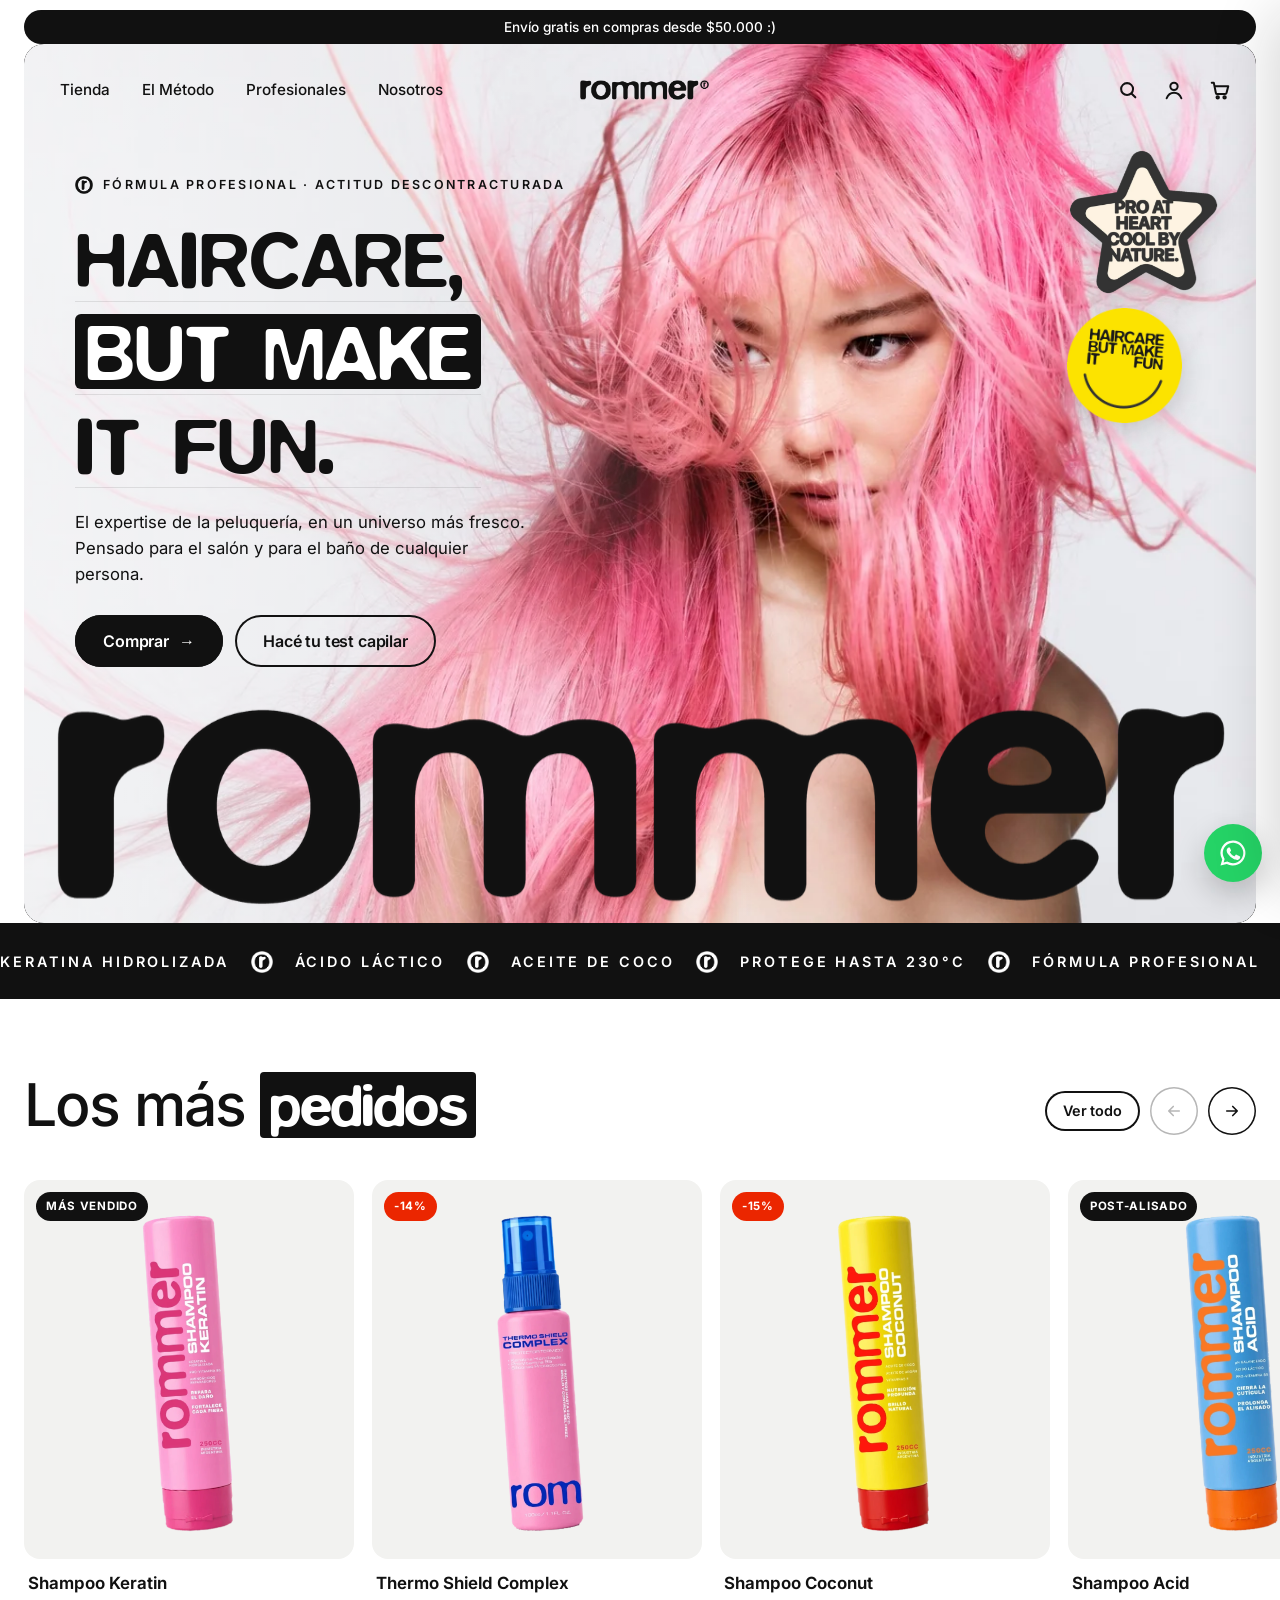
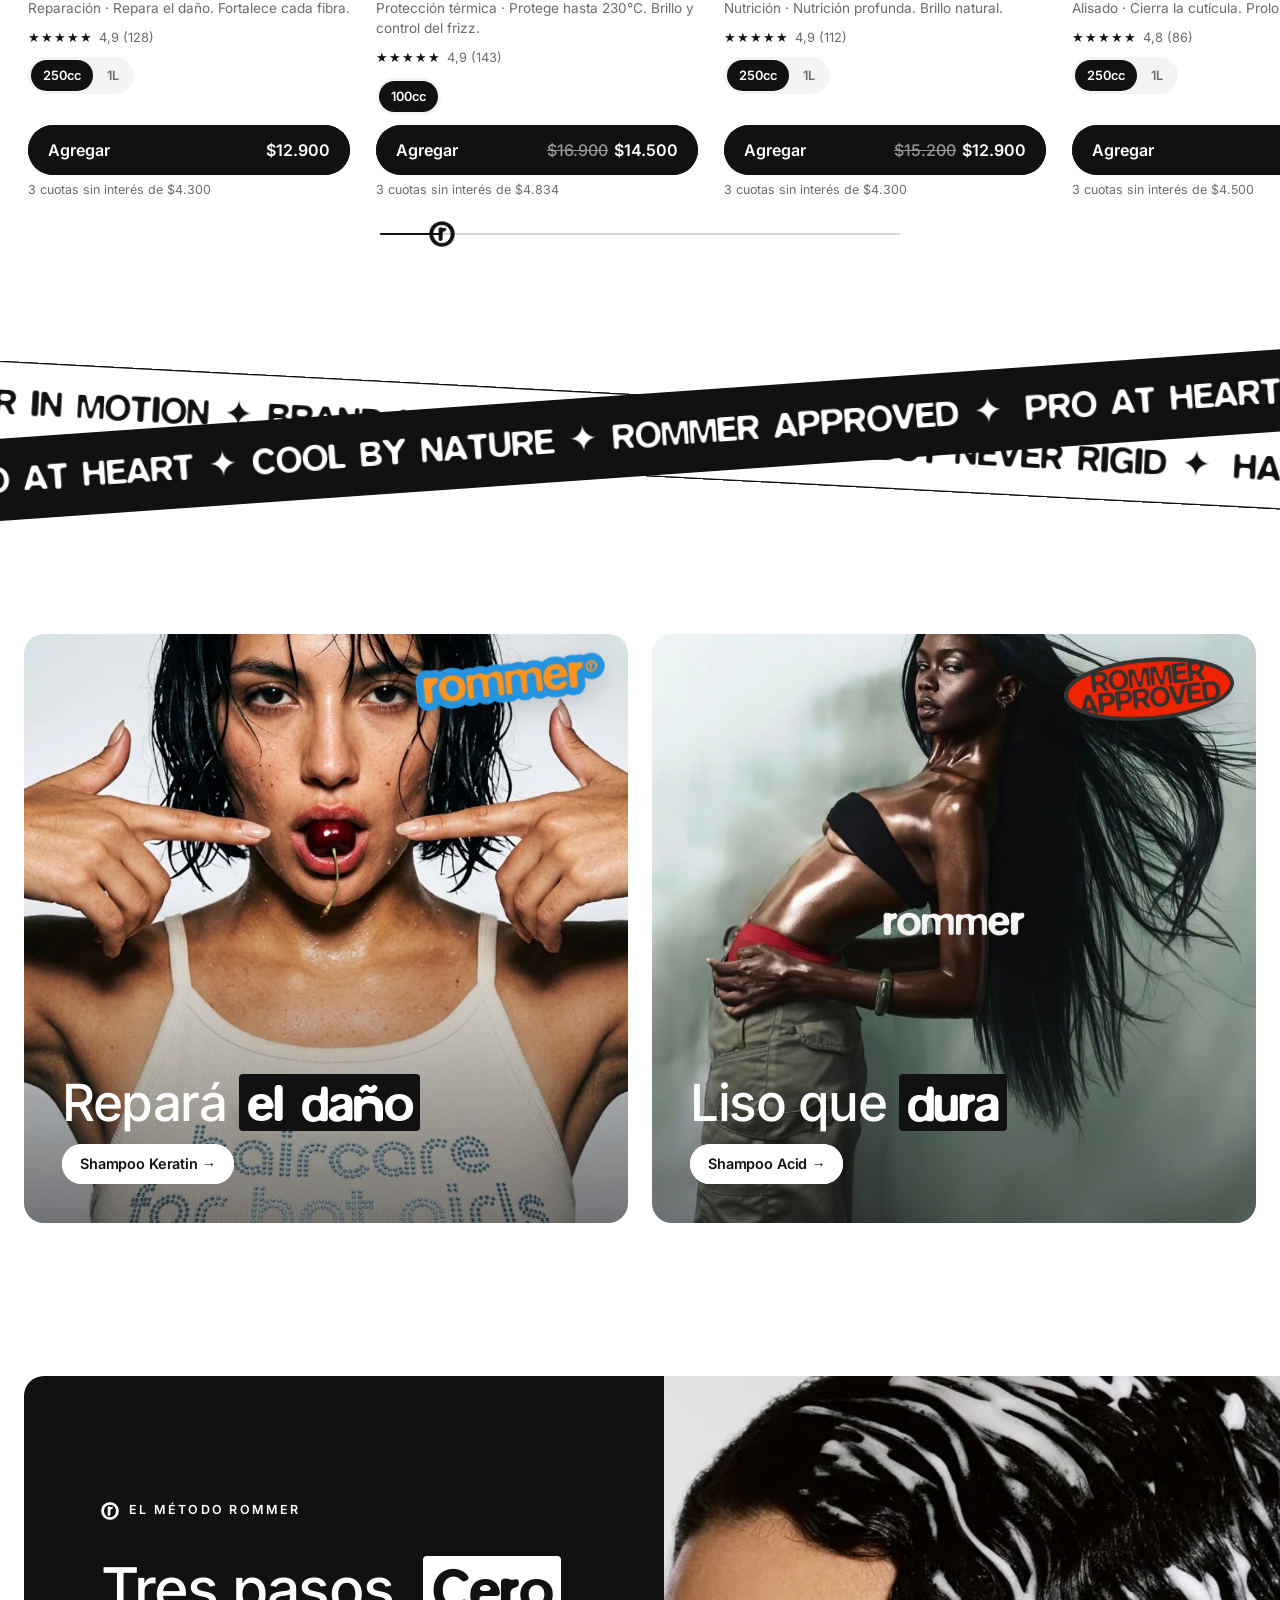
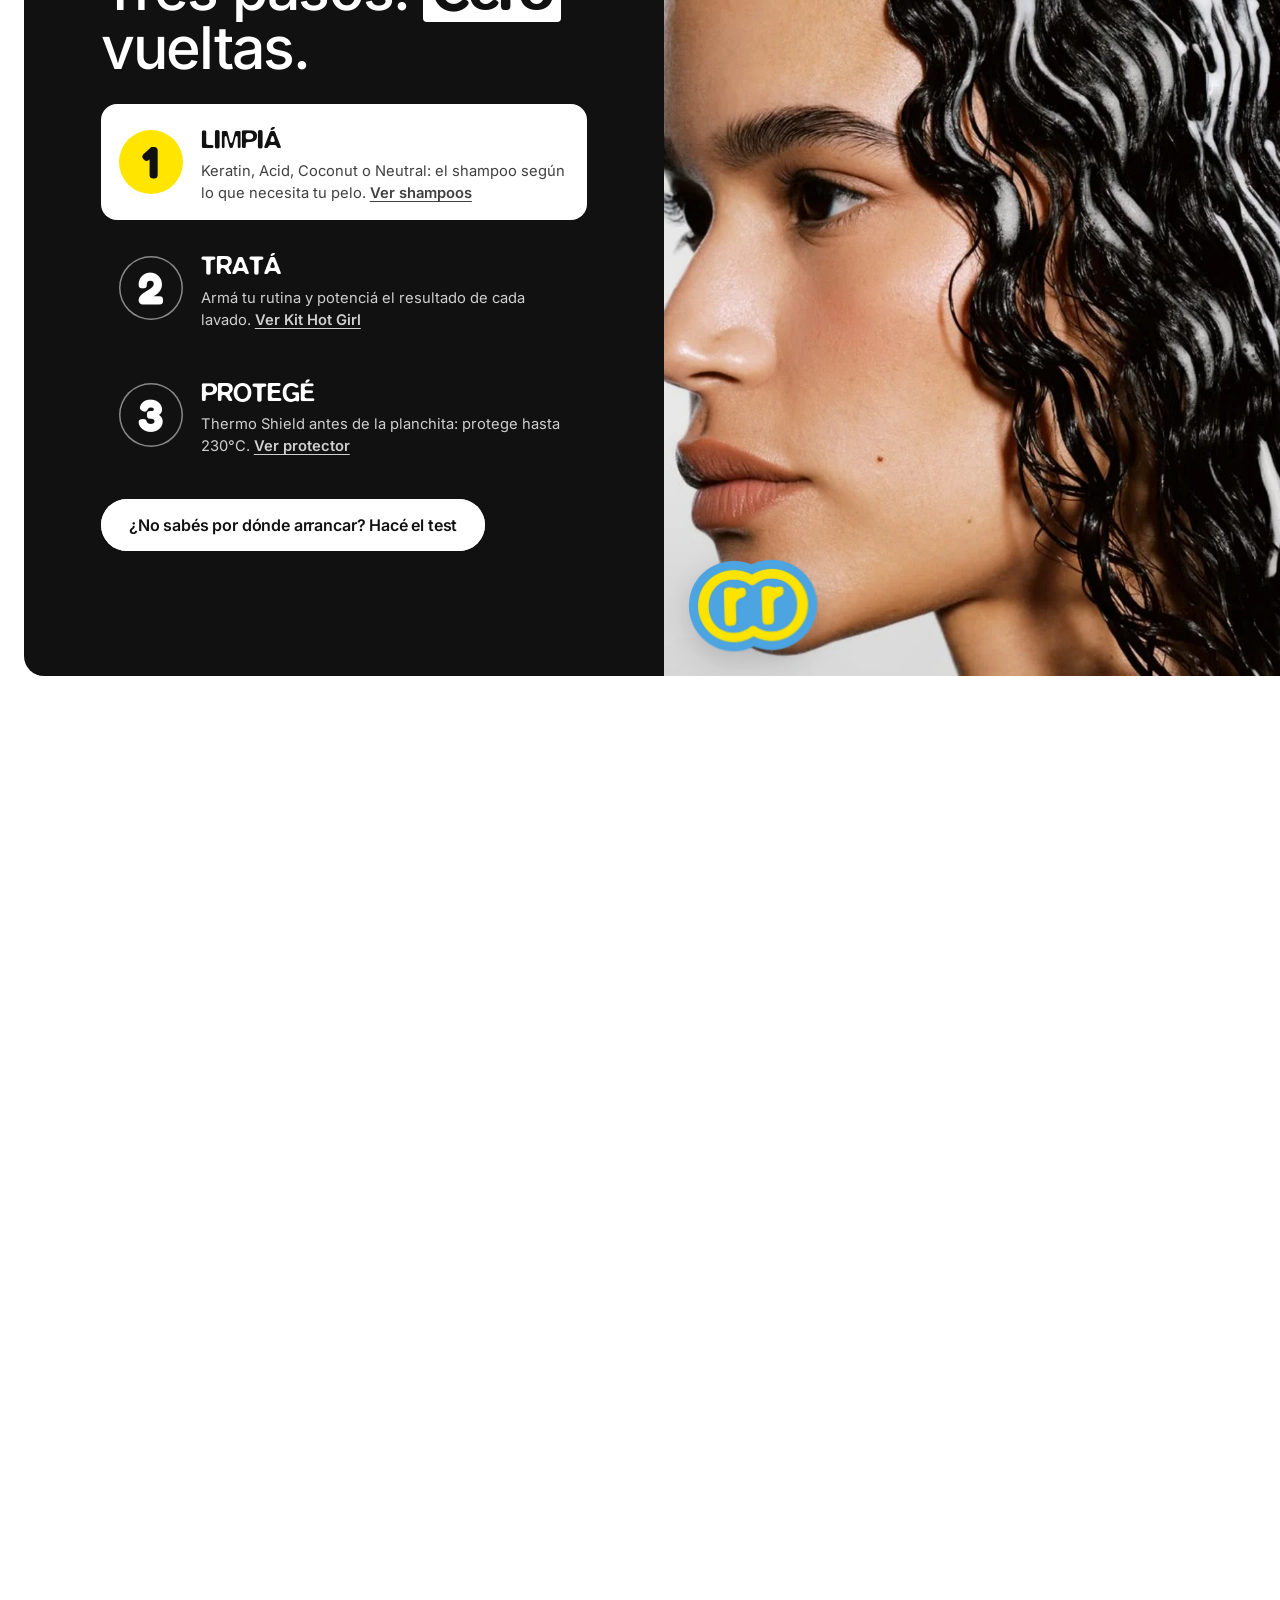
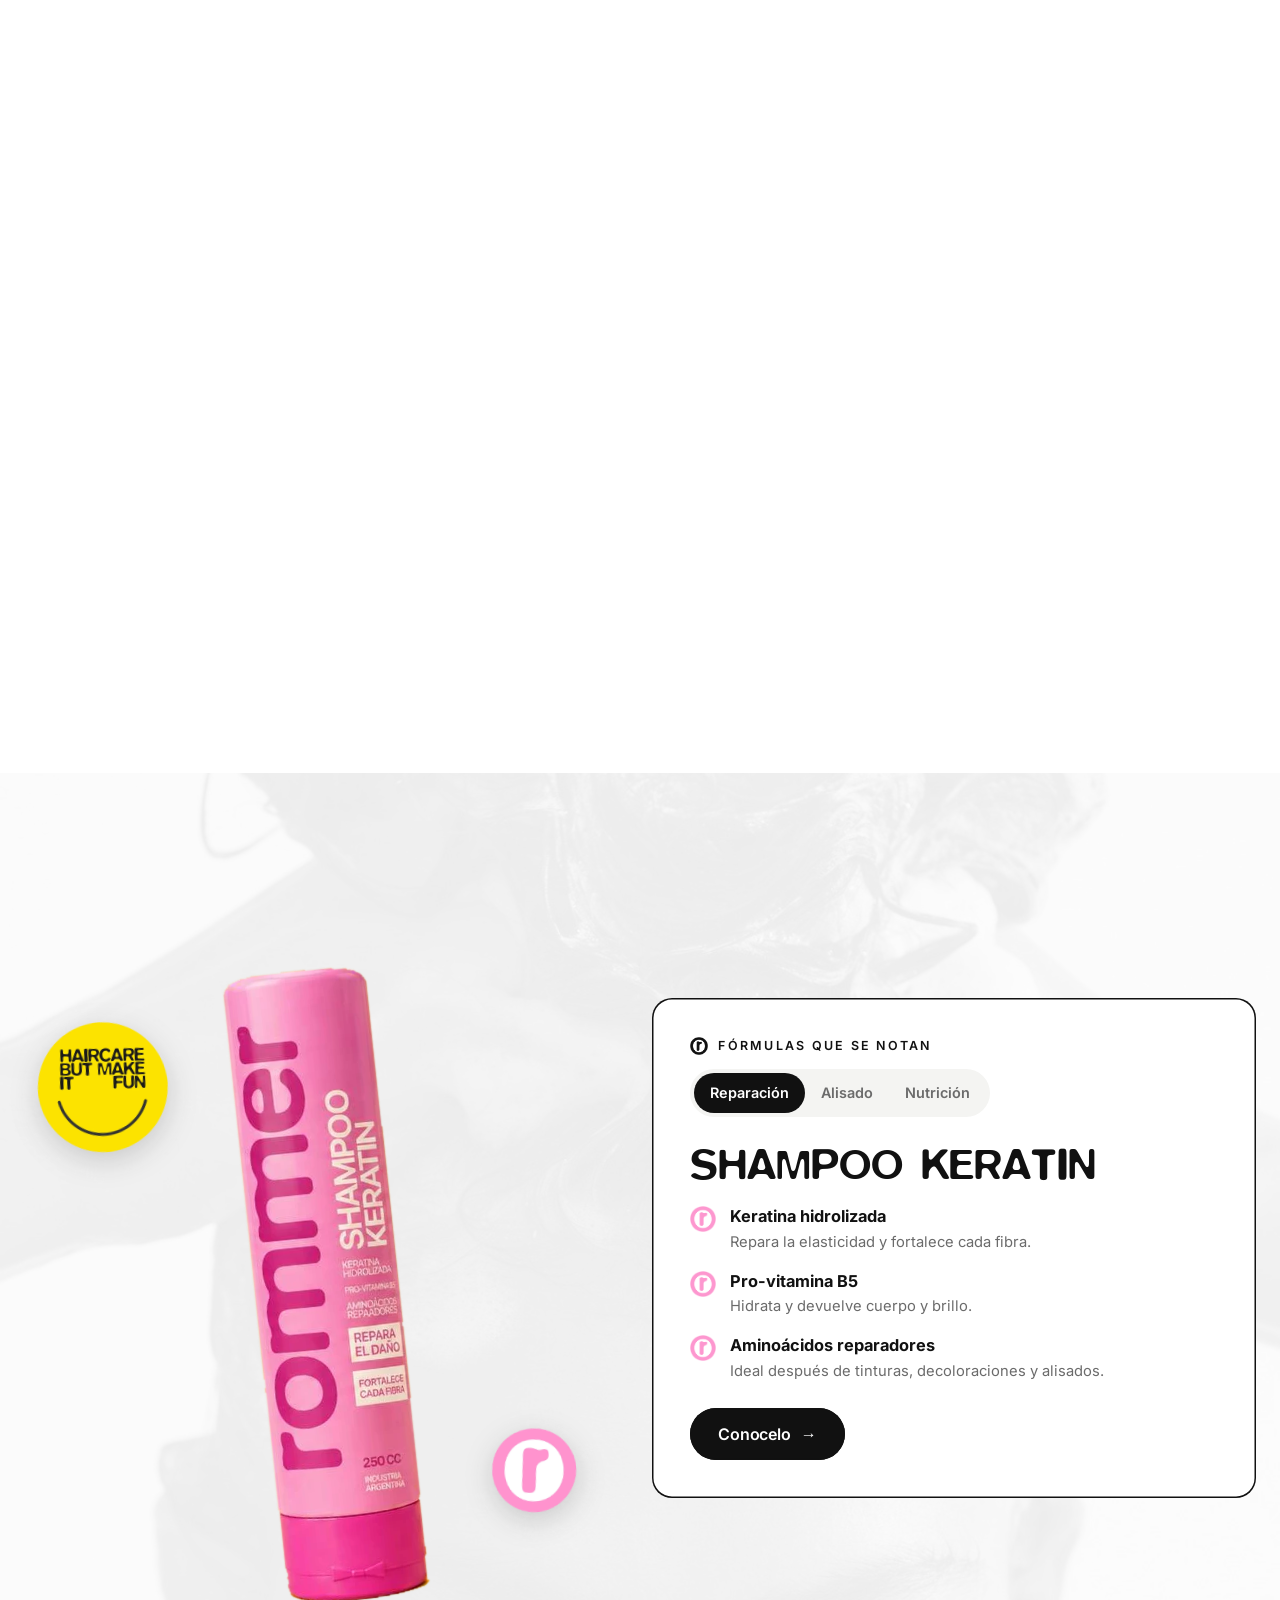
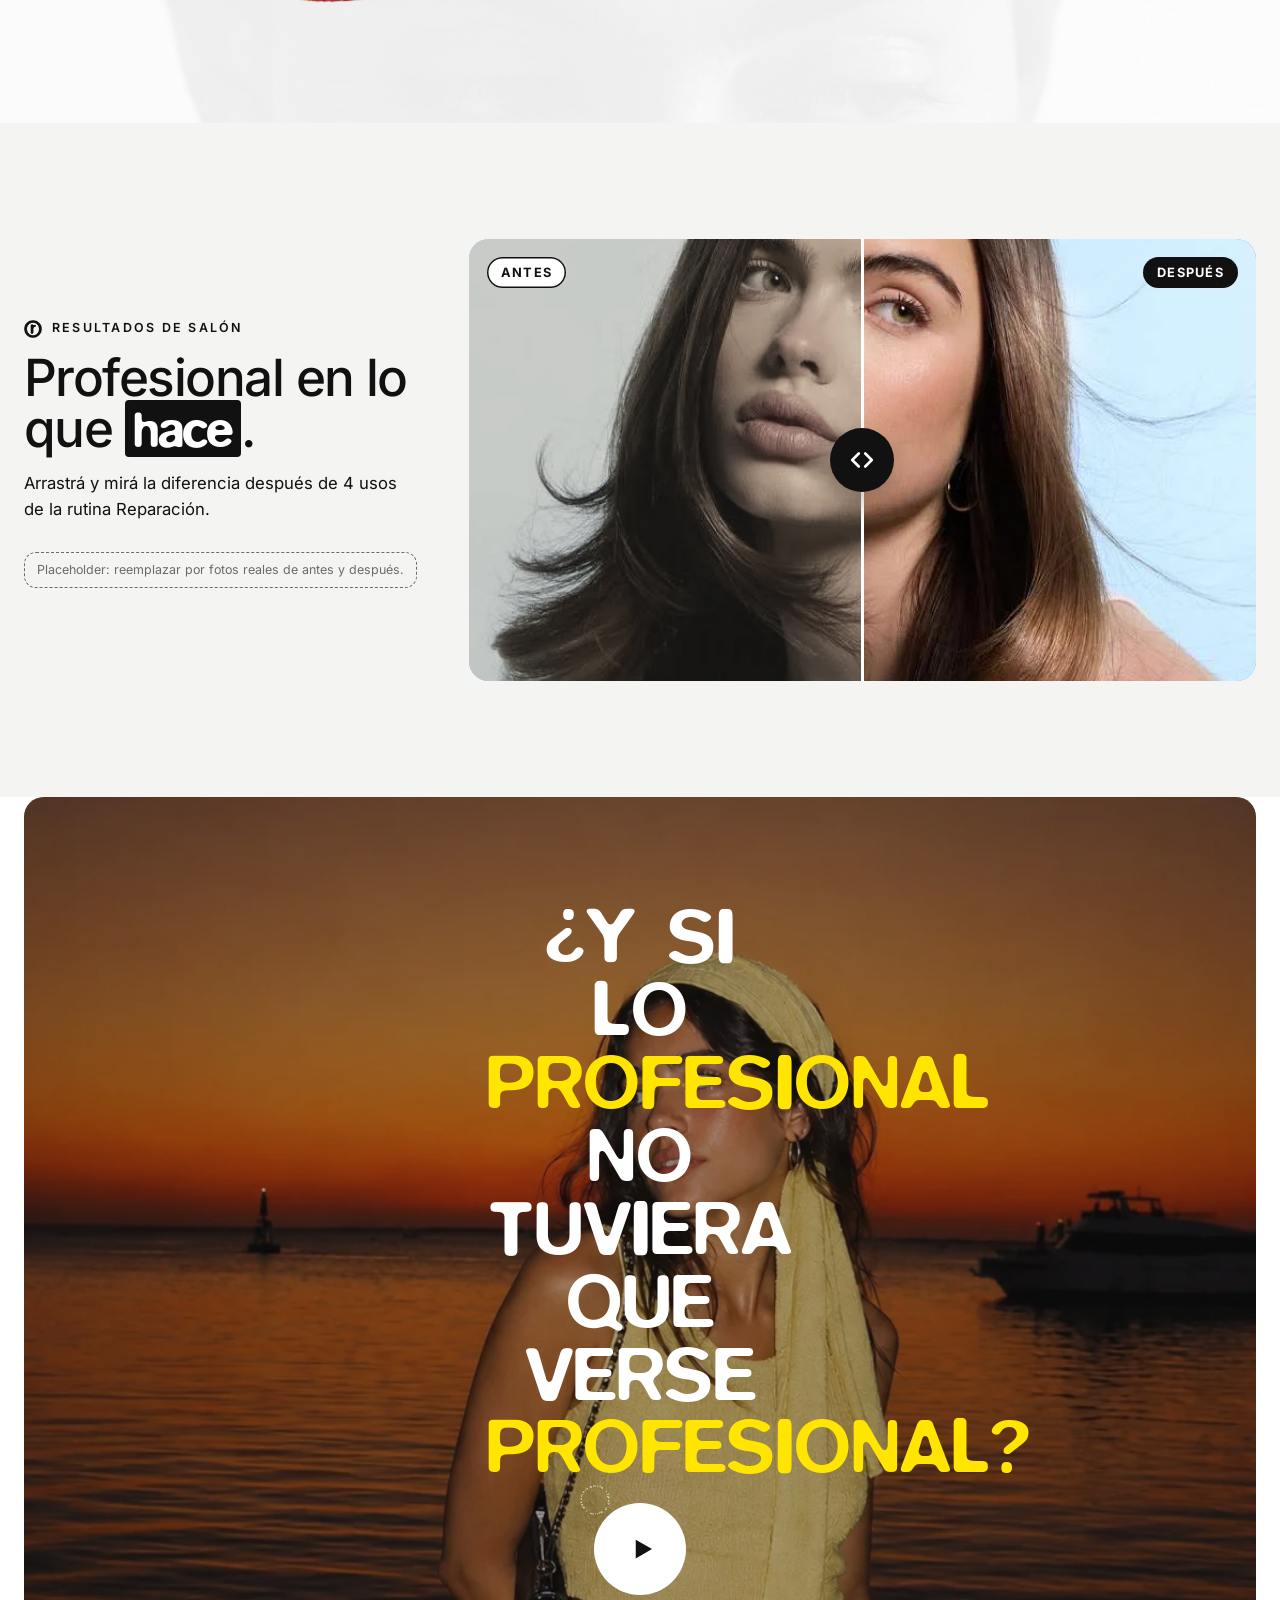
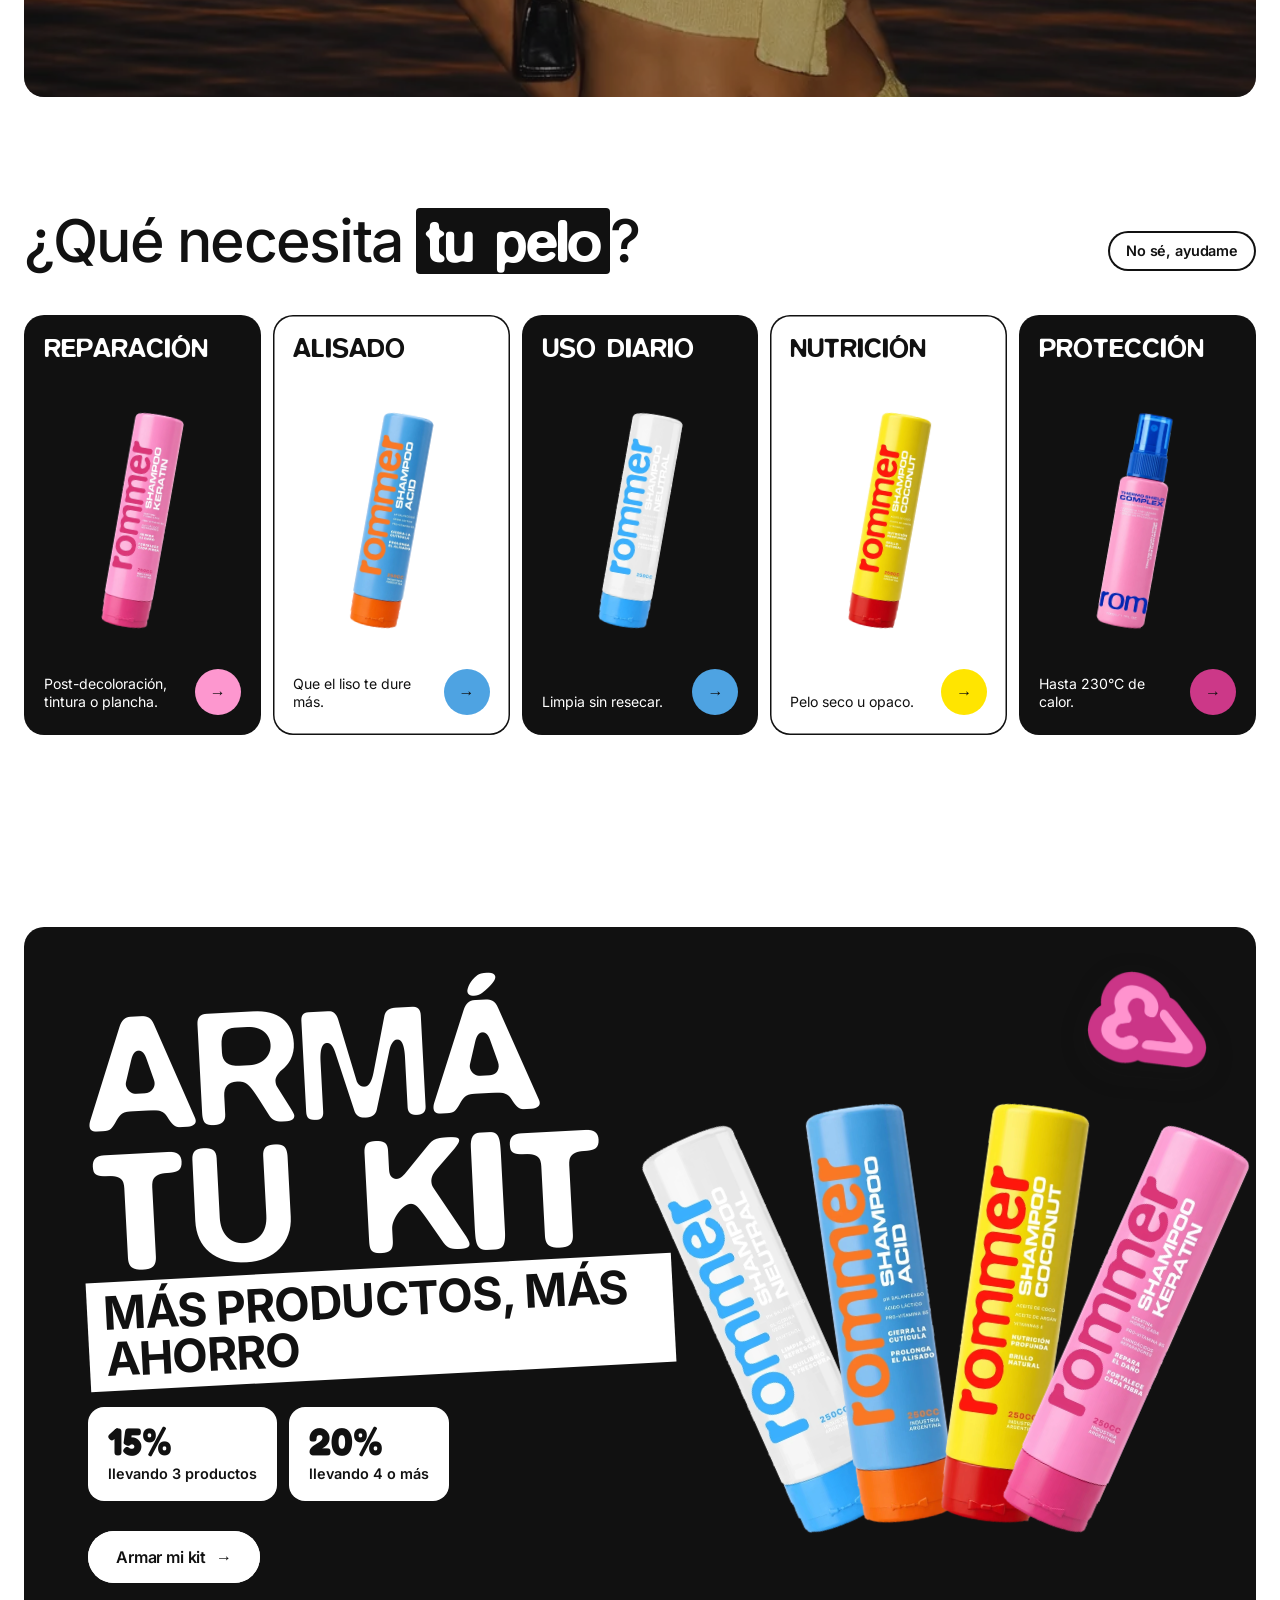
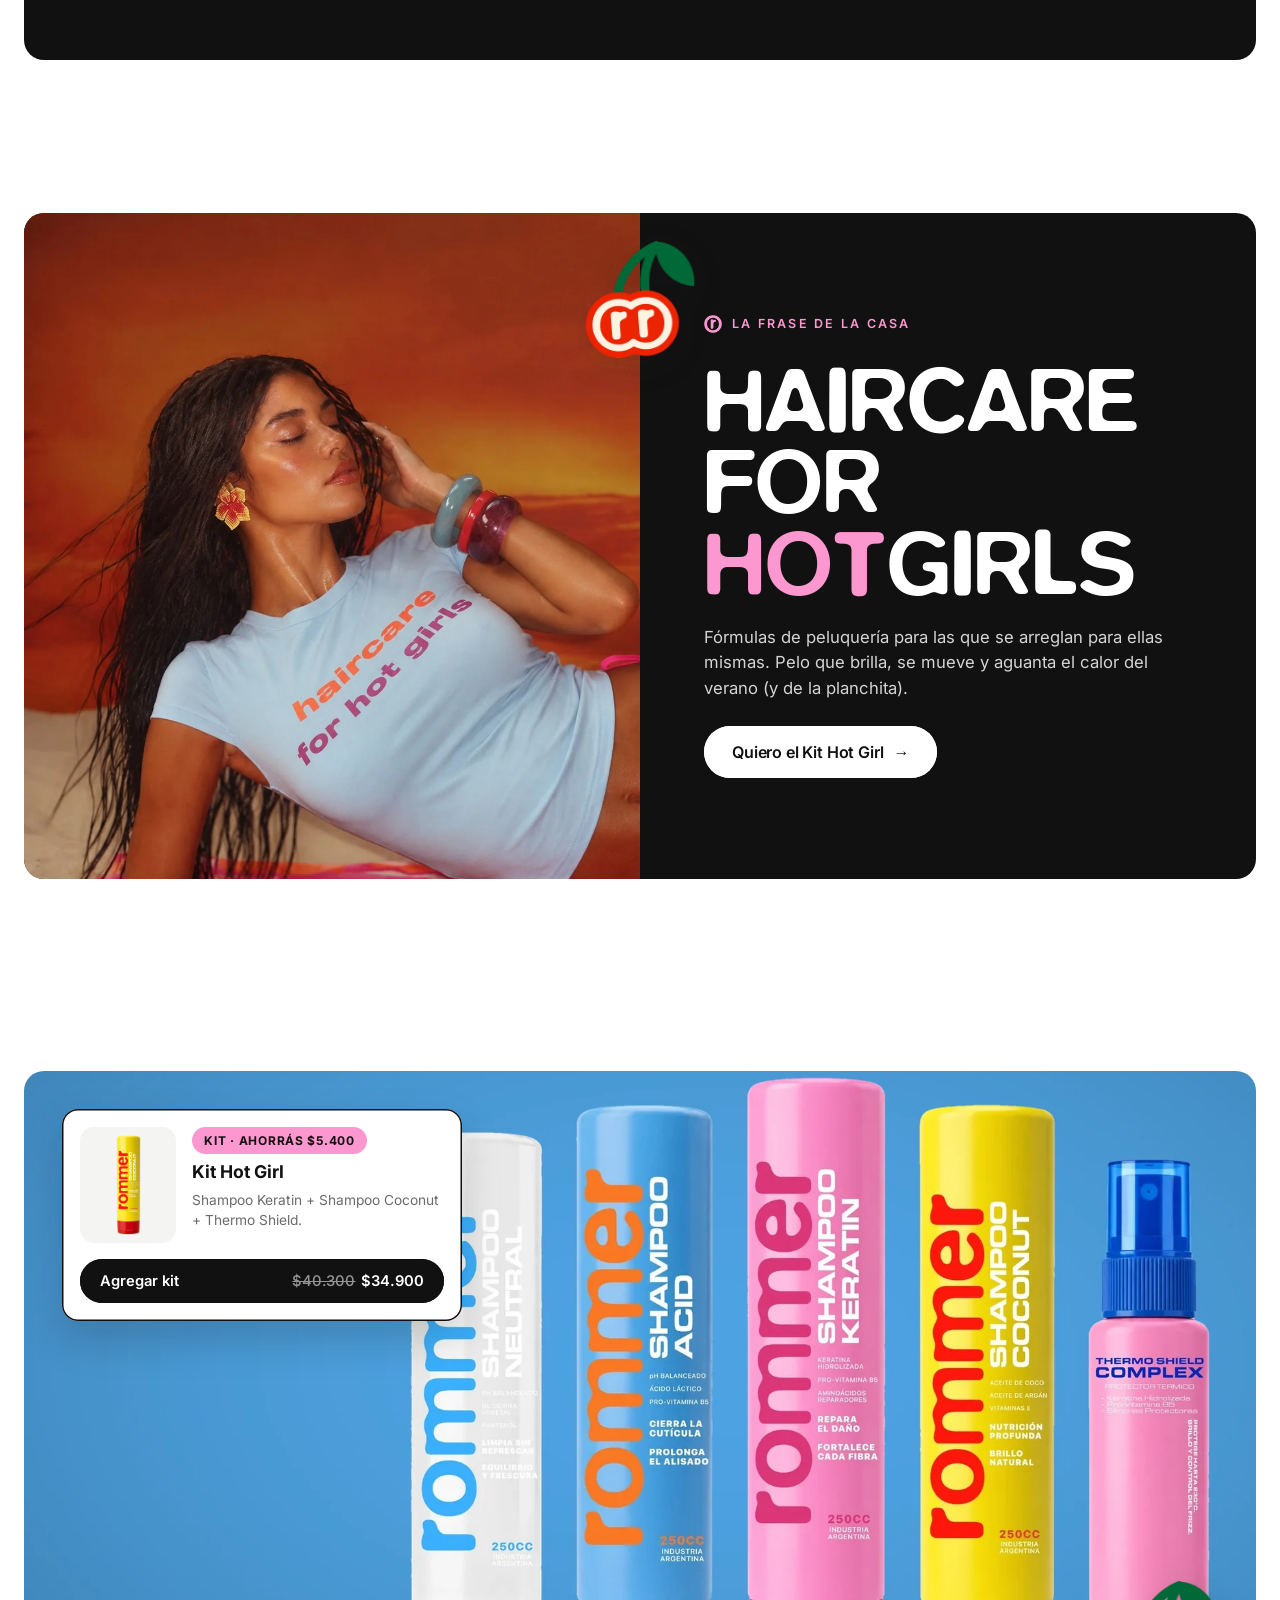
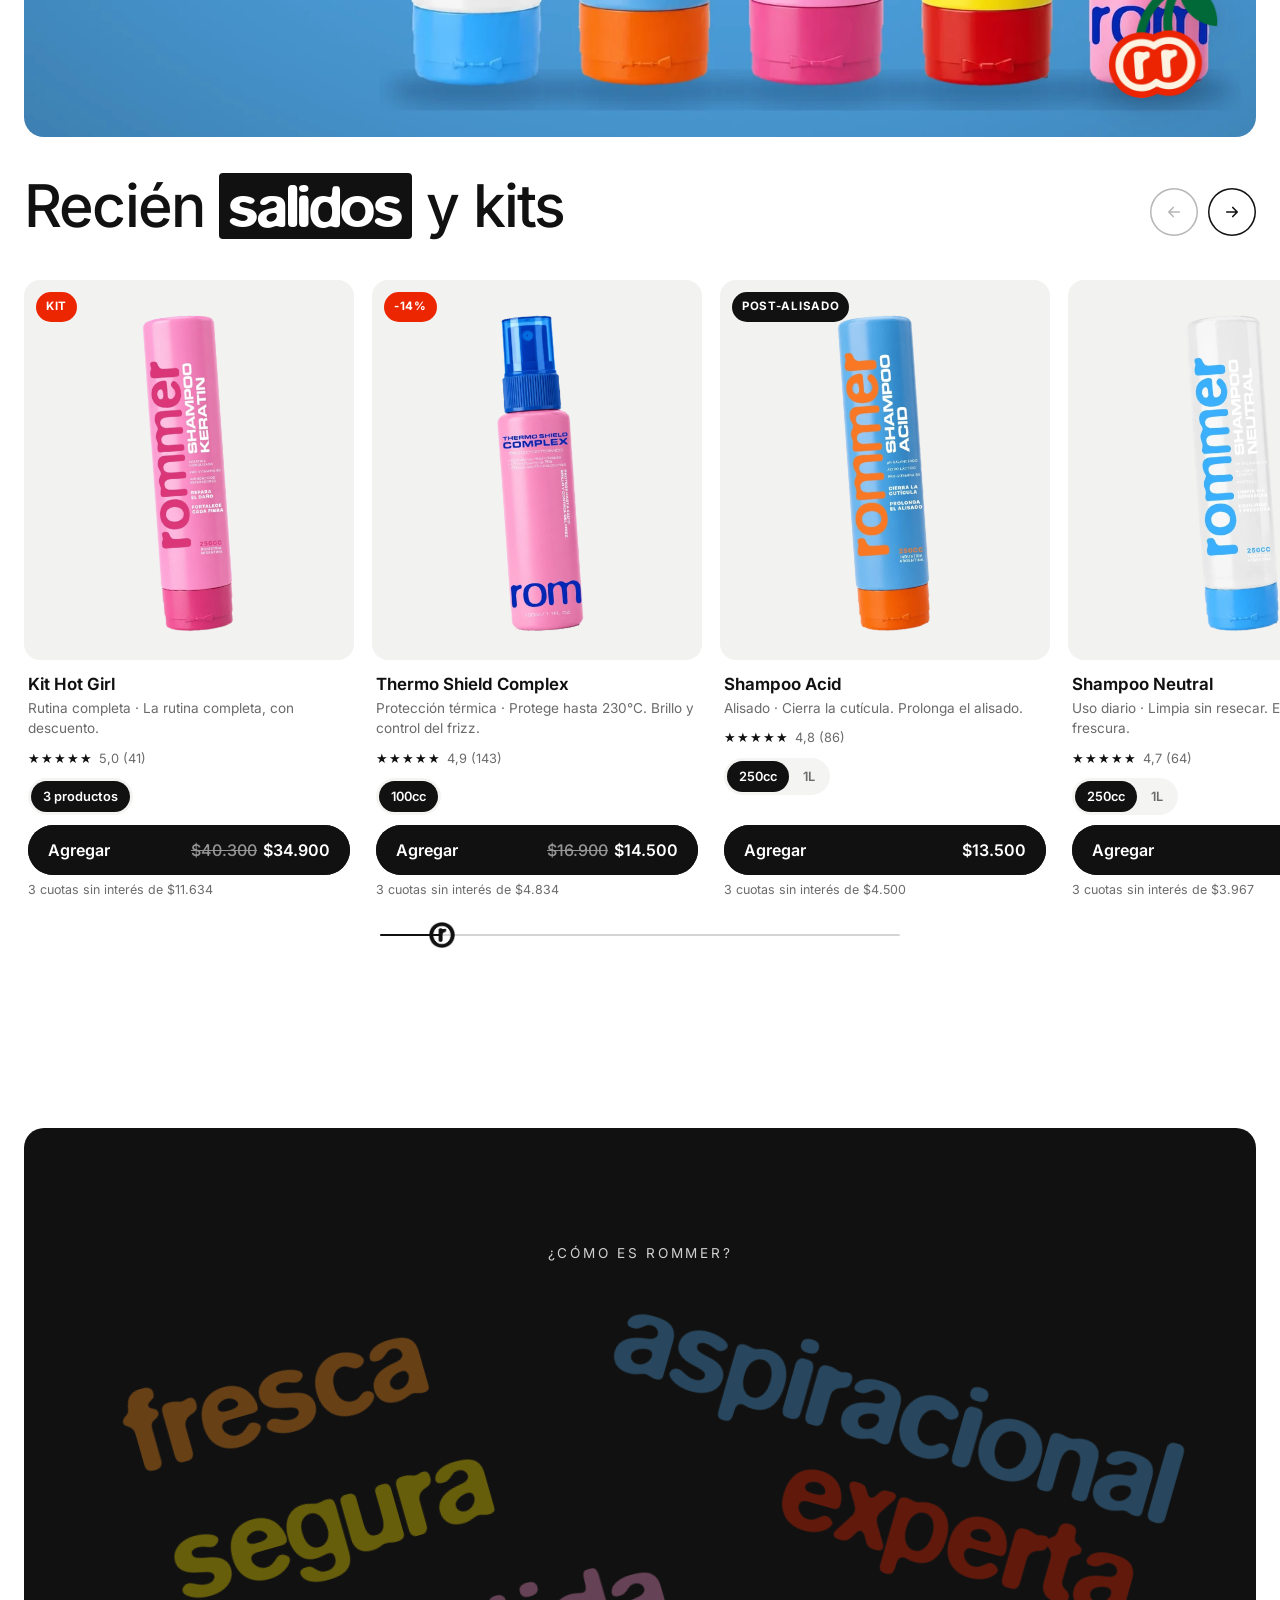
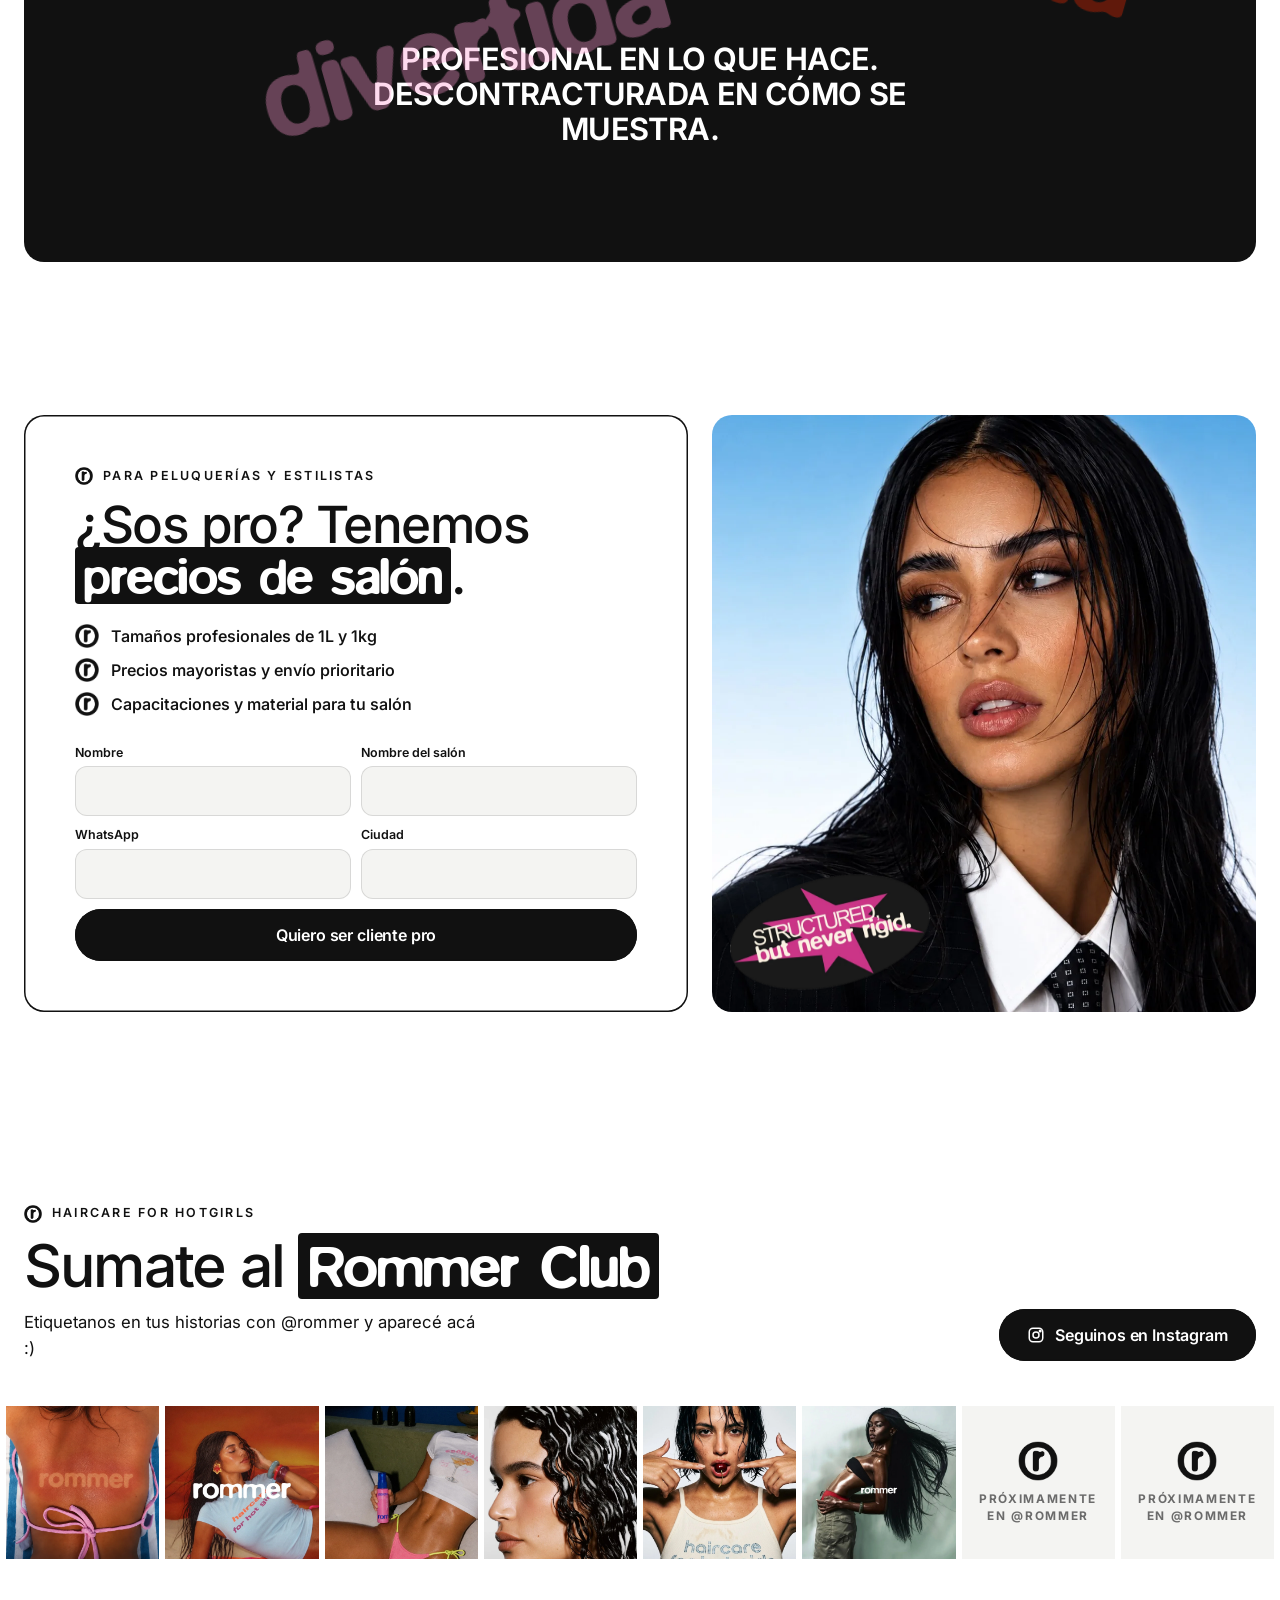
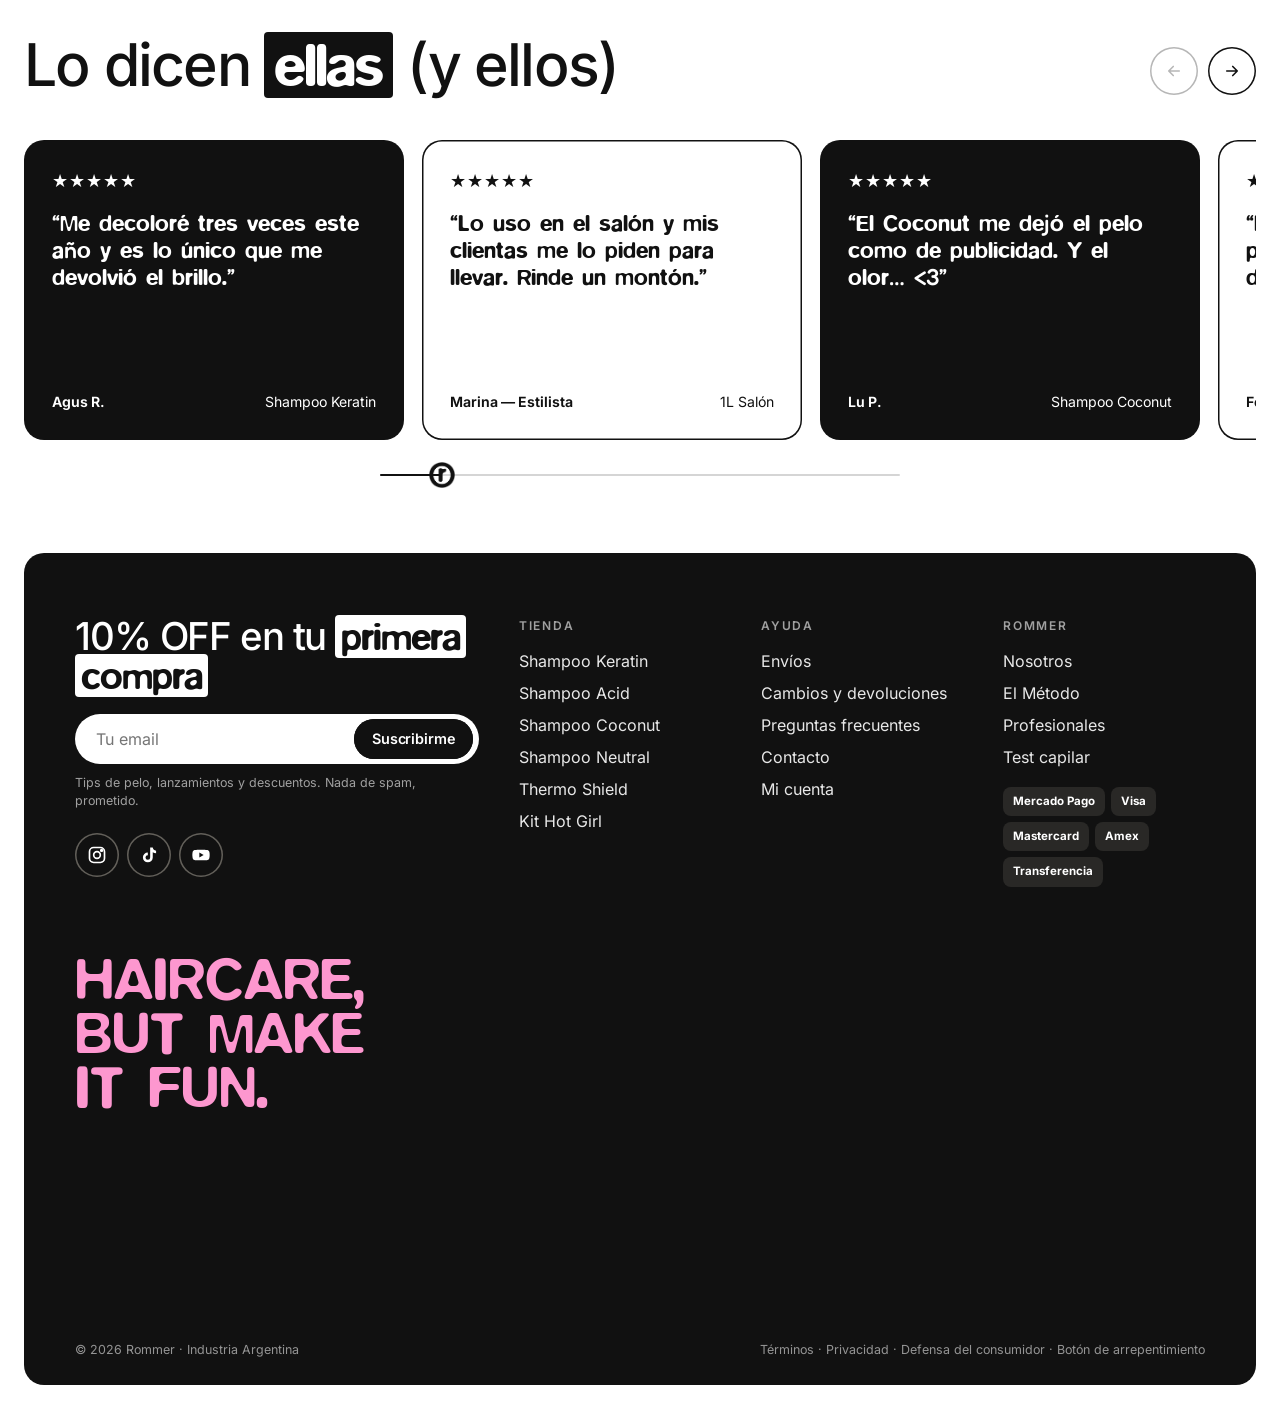
==== commit 02f982bc: "Add files via upload" ====
--- a/index.html
+++ b/index.html
@@ -21,7 +21,7 @@
 <div class="announce" role="region" aria-label="Novedades">
   <div class="announce__pill">
     <p class="announce__msg">Prototipo de diseño · productos y precios de ejemplo</p>
-    <p class="announce__msg">Haircare for hotgirls ✦ Envío gratis desde $50.000 :)</p>
+    <p class="announce__msg">Envío gratis en compras desde $50.000 :)</p>
     <p class="announce__msg">3 cuotas sin interés con todas las tarjetas</p>
     <p class="announce__msg">Armá tu kit: 3 productos 15% OFF · 4 productos 20% OFF</p>
   </div>
@@ -81,7 +81,7 @@
   <section class="hero hero--full" aria-label="Rommer">
     <div class="hero__card">
       <div class="hero__copy">
-        <p class="eyebrow"><span class="r-dot"></span>Haircare for hotgirls · Fórmula profesional</p>
+        <p class="eyebrow"><span class="r-dot"></span>Fórmula profesional · Actitud descontracturada</p>
         <h1 class="display hero__title"><span class="line"><span>Haircare,</span></span><span class="line"><span class="pink">but make</span></span><span class="line"><span>it fun.</span></span></h1>
         <p class="lead">El expertise de la peluquería, en un universo más fresco. Pensado para el salón y para el baño de cualquier persona.</p>
         <div class="hero__ctas">
@@ -101,8 +101,8 @@
   <!-- 4. Marquee de beneficios -->
   <div class="marquee benefits" aria-label="Beneficios" style="--dur:40s">
     <div class="marquee__track">
-      <span class="marquee__item">Haircare for hotgirls <span class="r-dot"></span> Keratina hidrolizada <span class="r-dot"></span> Ácido láctico <span class="r-dot"></span> Aceite de coco <span class="r-dot"></span> Protege hasta 230°C <span class="r-dot"></span> Fórmula profesional <span class="r-dot"></span> Industria argentina <span class="r-dot"></span></span>
-      <span class="marquee__item" aria-hidden="true">Haircare for hotgirls <span class="r-dot"></span> Keratina hidrolizada <span class="r-dot"></span> Ácido láctico <span class="r-dot"></span> Aceite de coco <span class="r-dot"></span> Protege hasta 230°C <span class="r-dot"></span> Fórmula profesional <span class="r-dot"></span> Industria argentina <span class="r-dot"></span></span>
+      <span class="marquee__item">Keratina hidrolizada <span class="r-dot"></span> Ácido láctico <span class="r-dot"></span> Aceite de coco <span class="r-dot"></span> Protege hasta 230°C <span class="r-dot"></span> Fórmula profesional <span class="r-dot"></span> Industria argentina <span class="r-dot"></span></span>
+      <span class="marquee__item" aria-hidden="true">Keratina hidrolizada <span class="r-dot"></span> Ácido láctico <span class="r-dot"></span> Aceite de coco <span class="r-dot"></span> Protege hasta 230°C <span class="r-dot"></span> Fórmula profesional <span class="r-dot"></span> Industria argentina <span class="r-dot"></span></span>
     </div>
   </div>
 
@@ -127,10 +127,10 @@
   <!-- Cintas cruzadas -->
   <div class="tapes" aria-hidden="true">
     <div class="tape tape--b marquee marquee--rev" style="--dur:34s"><div class="marquee__track">
-      <span class="marquee__item">Hair in motion ✦ Brand in motion ✦ Haircare for hotgirls ✦</span><span class="marquee__item">Hair in motion ✦ Brand in motion ✦ Haircare for hotgirls ✦</span>
+      <span class="marquee__item">Hair in motion ✦ Brand in motion ✦ Structured but never rigid ✦</span><span class="marquee__item">Hair in motion ✦ Brand in motion ✦ Structured but never rigid ✦</span>
     </div></div>
     <div class="tape tape--a marquee" style="--dur:26s"><div class="marquee__track">
-      <span class="marquee__item">Pro at heart ✦ Cool by nature ✦ Haircare for hotgirls ✦</span><span class="marquee__item">Pro at heart ✦ Cool by nature ✦ Haircare for hotgirls ✦</span>
+      <span class="marquee__item">Pro at heart ✦ Cool by nature ✦ Rommer approved ✦</span><span class="marquee__item">Pro at heart ✦ Cool by nature ✦ Rommer approved ✦</span>
     </div></div>
   </div>
 
@@ -140,7 +140,7 @@
       <a class="duo__card reveal" href="producto.html#shampoo-keratin">
         <img src="m-cereza.webp" alt="Chica con pelo mojado y una cereza" loading="lazy" style="object-position:50% 20%">
         <div class="duo__body"><p class="mix">Repará <em>el daño</em></p><span class="btn btn--cream btn--sm">Shampoo Keratin →</span></div>
-        <span class="sticker" data-sticker="motion" data-tone="color" style="width:150px;top:22px;right:22px;transform:rotate(6deg)"></span>
+        <span class="sticker" data-sticker="motion" style="width:190px;top:26px;right:22px;transform:rotate(-6deg)"></span>
       </a>
       <a class="duo__card reveal" href="producto.html#shampoo-acid">
         <img src="m-pelo-largo.webp" alt="Chica con el pelo largo y lacio en movimiento" loading="lazy" style="object-position:50% 25%">
@@ -183,8 +183,8 @@
         <img src="bottle-1.webp" alt="" loading="lazy">
         <img src="bottle-2.webp" alt="" loading="lazy">
         <img src="bottle-3.webp" alt="" loading="lazy">
-        <span class="sticker pop" data-sticker="smiley" style="width:120px;left:8%;top:12%"></span>
-        <span class="sticker pop" data-sticker="star" data-fill="#FFE500" data-tone="color" style="width:56px;right:14%;bottom:18%"></span>
+        <span class="sticker pop" data-sticker="smiley" style="width:130px;left:6%;top:10%"></span>
+        <span class="sticker pop" data-sticker="star" style="width:84px;right:12%;bottom:16%"></span>
       </div>
       <div class="tabs-card reveal" data-tabs>
         <p class="eyebrow"><span class="r-dot"></span>Fórmulas que se notan</p>
@@ -373,7 +373,7 @@
   <section class="section ig" id="instagram">
     <div class="wrap">
       <div class="section-head reveal">
-        <div><p class="eyebrow"><span class="r-dot"></span>@rommer</p><h2 class="mix">Sumate al club <em>hotgirls</em></h2><p class="lead" style="margin-top:14px">Etiquetanos en tus historias con @rommer y aparecé acá :)</p></div>
+        <div><p class="eyebrow"><span class="r-dot"></span>Haircare for hotgirls</p><h2 class="mix">Sumate al <em>Rommer Club</em></h2><p class="lead" style="margin-top:14px">Etiquetanos en tus historias con @rommer y aparecé acá :)</p></div>
         <div class="section-head__side"><a class="btn btn--ink" href="https://www.instagram.com/" target="_blank" rel="noopener"><svg width="18" height="18" viewBox="0 0 24 24" fill="none" stroke="currentColor" stroke-width="2"><rect x="3" y="3" width="18" height="18" rx="5"/><circle cx="12" cy="12" r="4"/><circle cx="17.5" cy="6.5" r="1" fill="currentColor"/></svg> Seguinos en Instagram</a></div>
       </div>
     </div>
@@ -435,7 +435,7 @@
       <div><h4>Rommer</h4><ul><li><a href="#">Nosotros</a></li><li><a href="#metodo">El Método</a></li><li><a href="#profesionales">Profesionales</a></li><li><a href="#" class="js-quiz">Test capilar</a></li></ul>
         <div class="pay"><span>Mercado Pago</span><span>Visa</span><span>Mastercard</span><span>Amex</span><span>Transferencia</span></div></div>
     </div>
-    <p class="footer__tag"><span class="r-dot"></span> Haircare for hotgirls</p>
+    <p class="footer__tag display">Haircare,<br>but make<br>it fun.</p>
     <div class="footer__word" aria-hidden="true"><span class="js-wordmark"></span></div>
     <div class="footer__legal"><span>© 2026 Rommer · Industria Argentina</span><span>Términos · Privacidad · Defensa del consumidor · Botón de arrepentimiento</span></div>
   </div>
--- a/rommer.css
+++ b/rommer.css
@@ -1055,3 +1055,15 @@
   .hero--full .hero__media img { object-position: 72% 40%; }
   .hero--full .hero__media::after { background: linear-gradient(180deg, #E9E9E7 0%, rgba(233,233,231,0) 22%); }
 }
+
+/* Footer: frase en tres líneas */
+.footer__tag { display: block; line-height: .92; font-size: clamp(2rem, 4.6vw, 4.4rem); }
+
+/* Stickers originales */
+.sticker img { width: 100%; height: auto; display: block; pointer-events: none; user-select: none; }
+.hero__badge { width: clamp(120px, 11.5vw, 170px); }
+.kit__burst { width: 120px; }
+@media (max-width: 900px) { .kit__burst { width: 86px; } }
+.sticker > img, .pro__media .sticker > img, .star-prod__bottle .sticker > img, .polaroid .sticker > img, .duo__card .sticker > img, .spot .sticker > img, .hotgirls__media .sticker > img {
+  position: static !important; inset: auto !important; width: 100% !important; height: auto !important; max-width: none; opacity: 1 !important; transform: none !important; filter: none !important; object-fit: contain;
+}
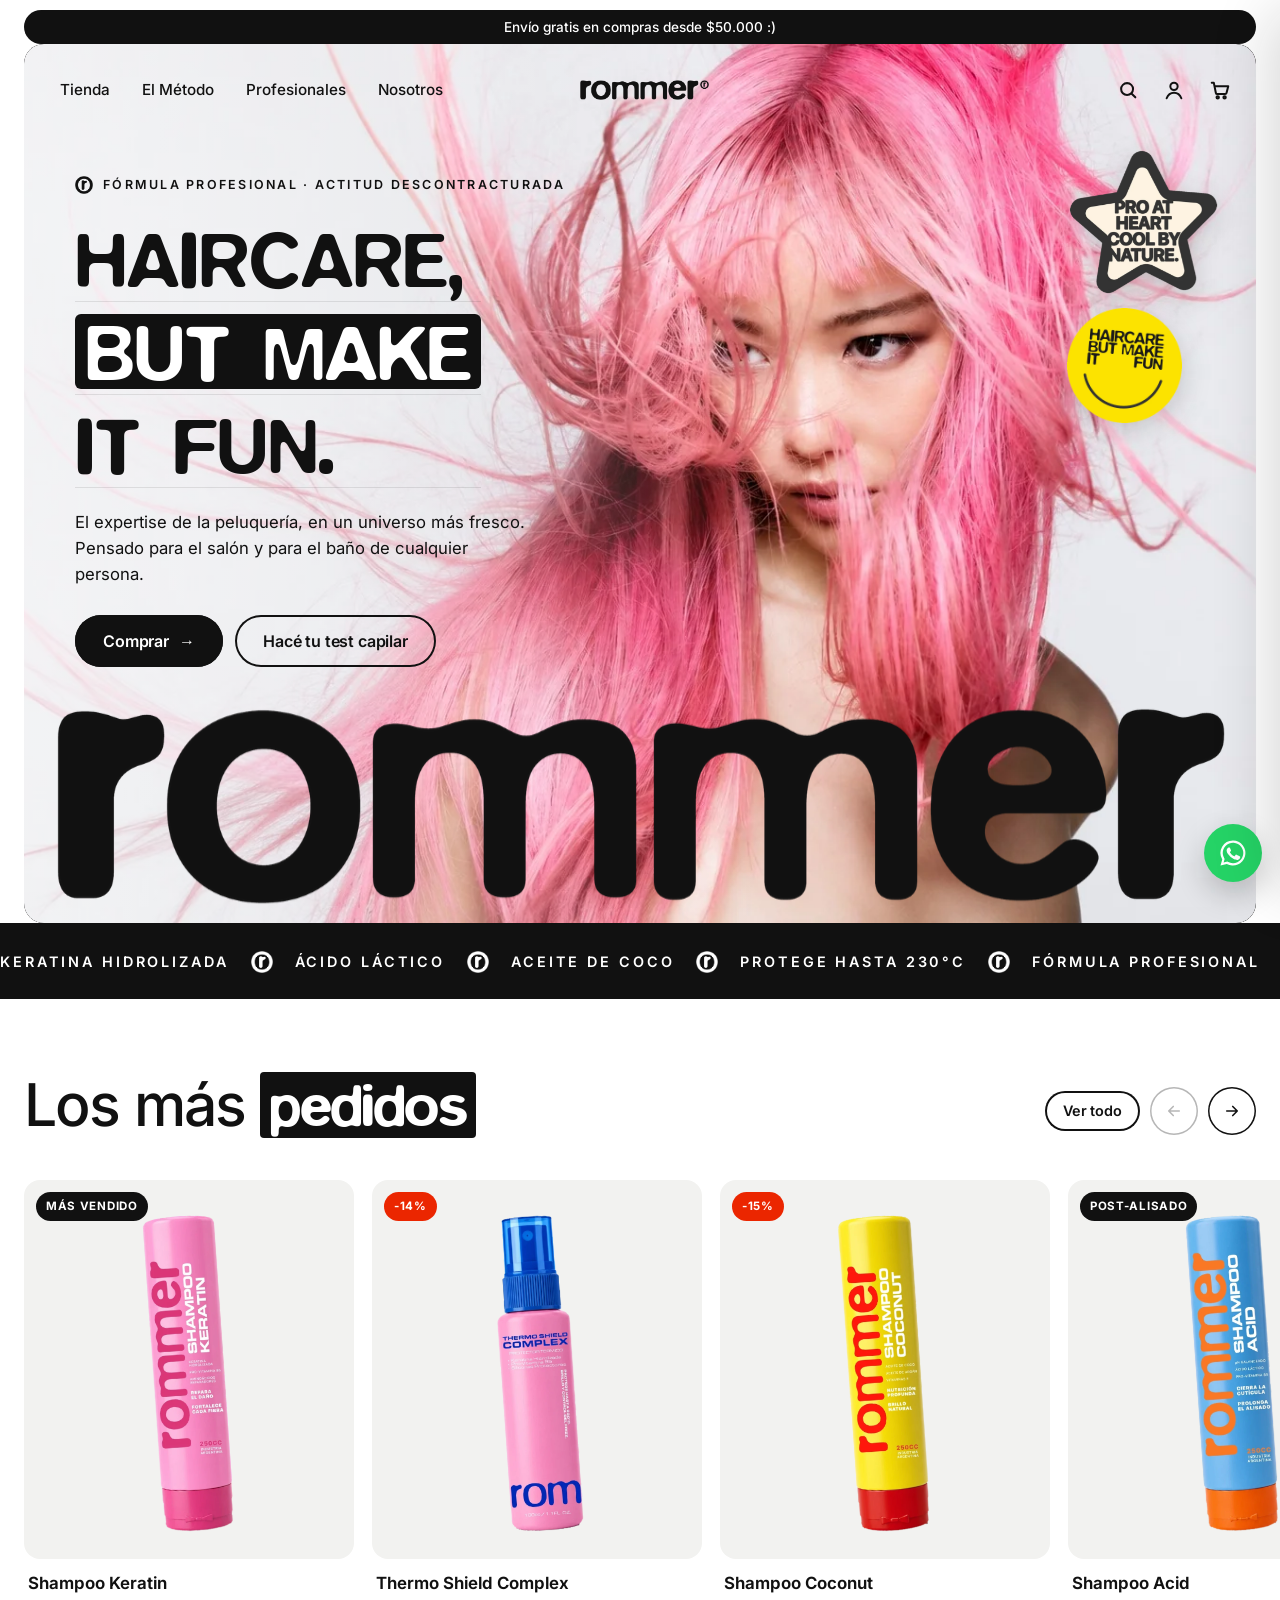
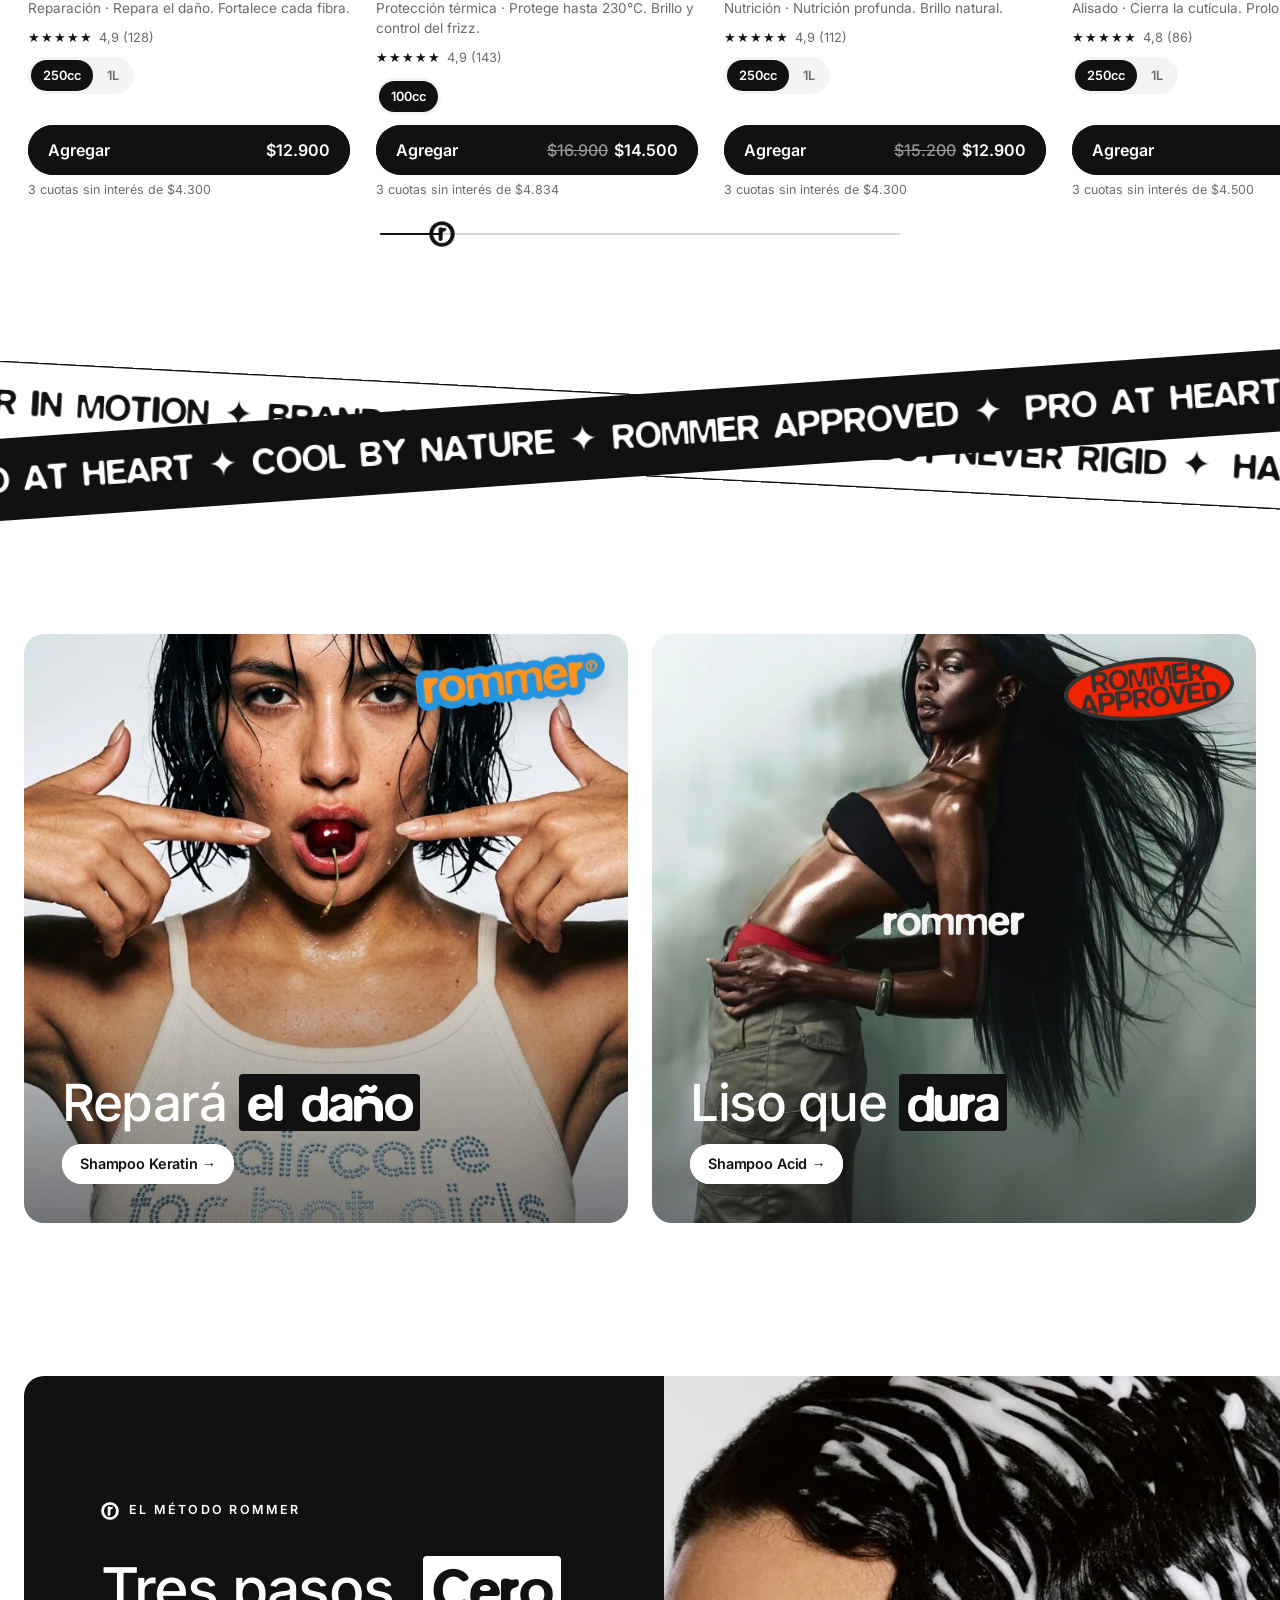
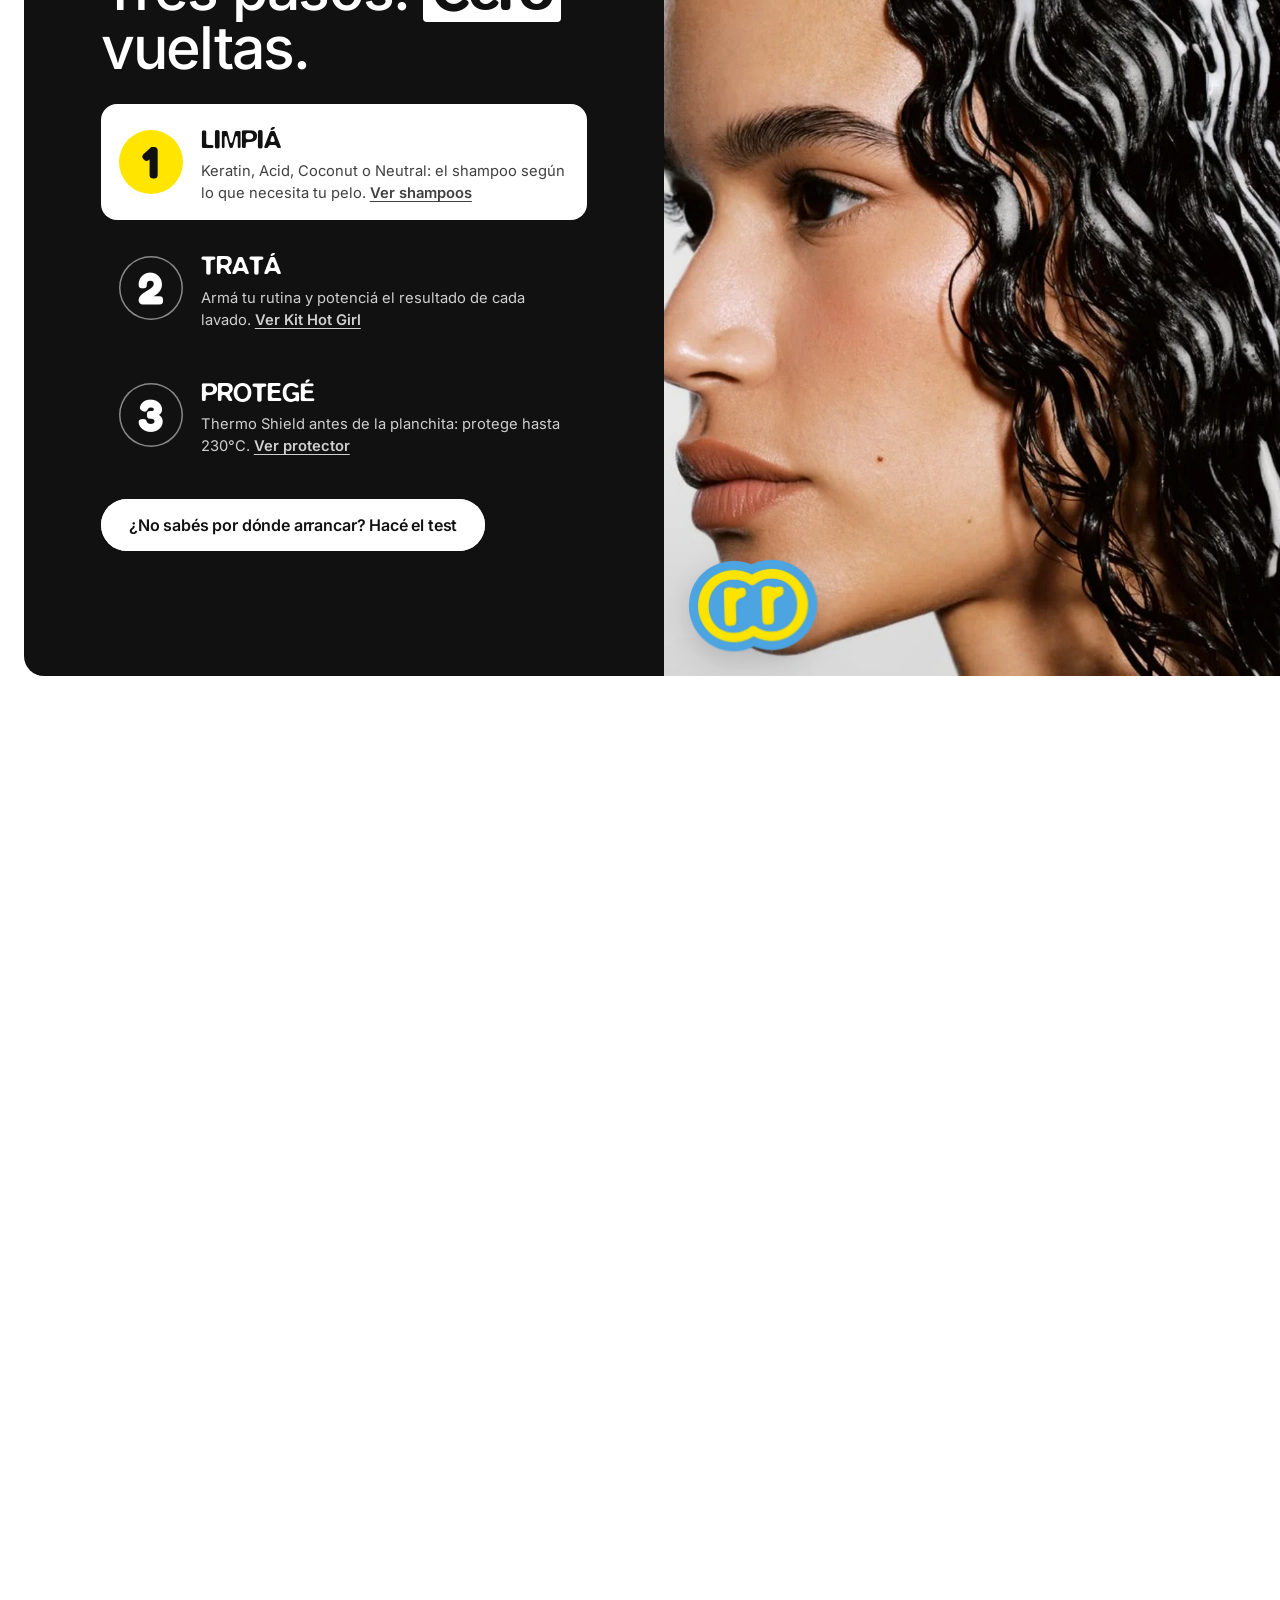
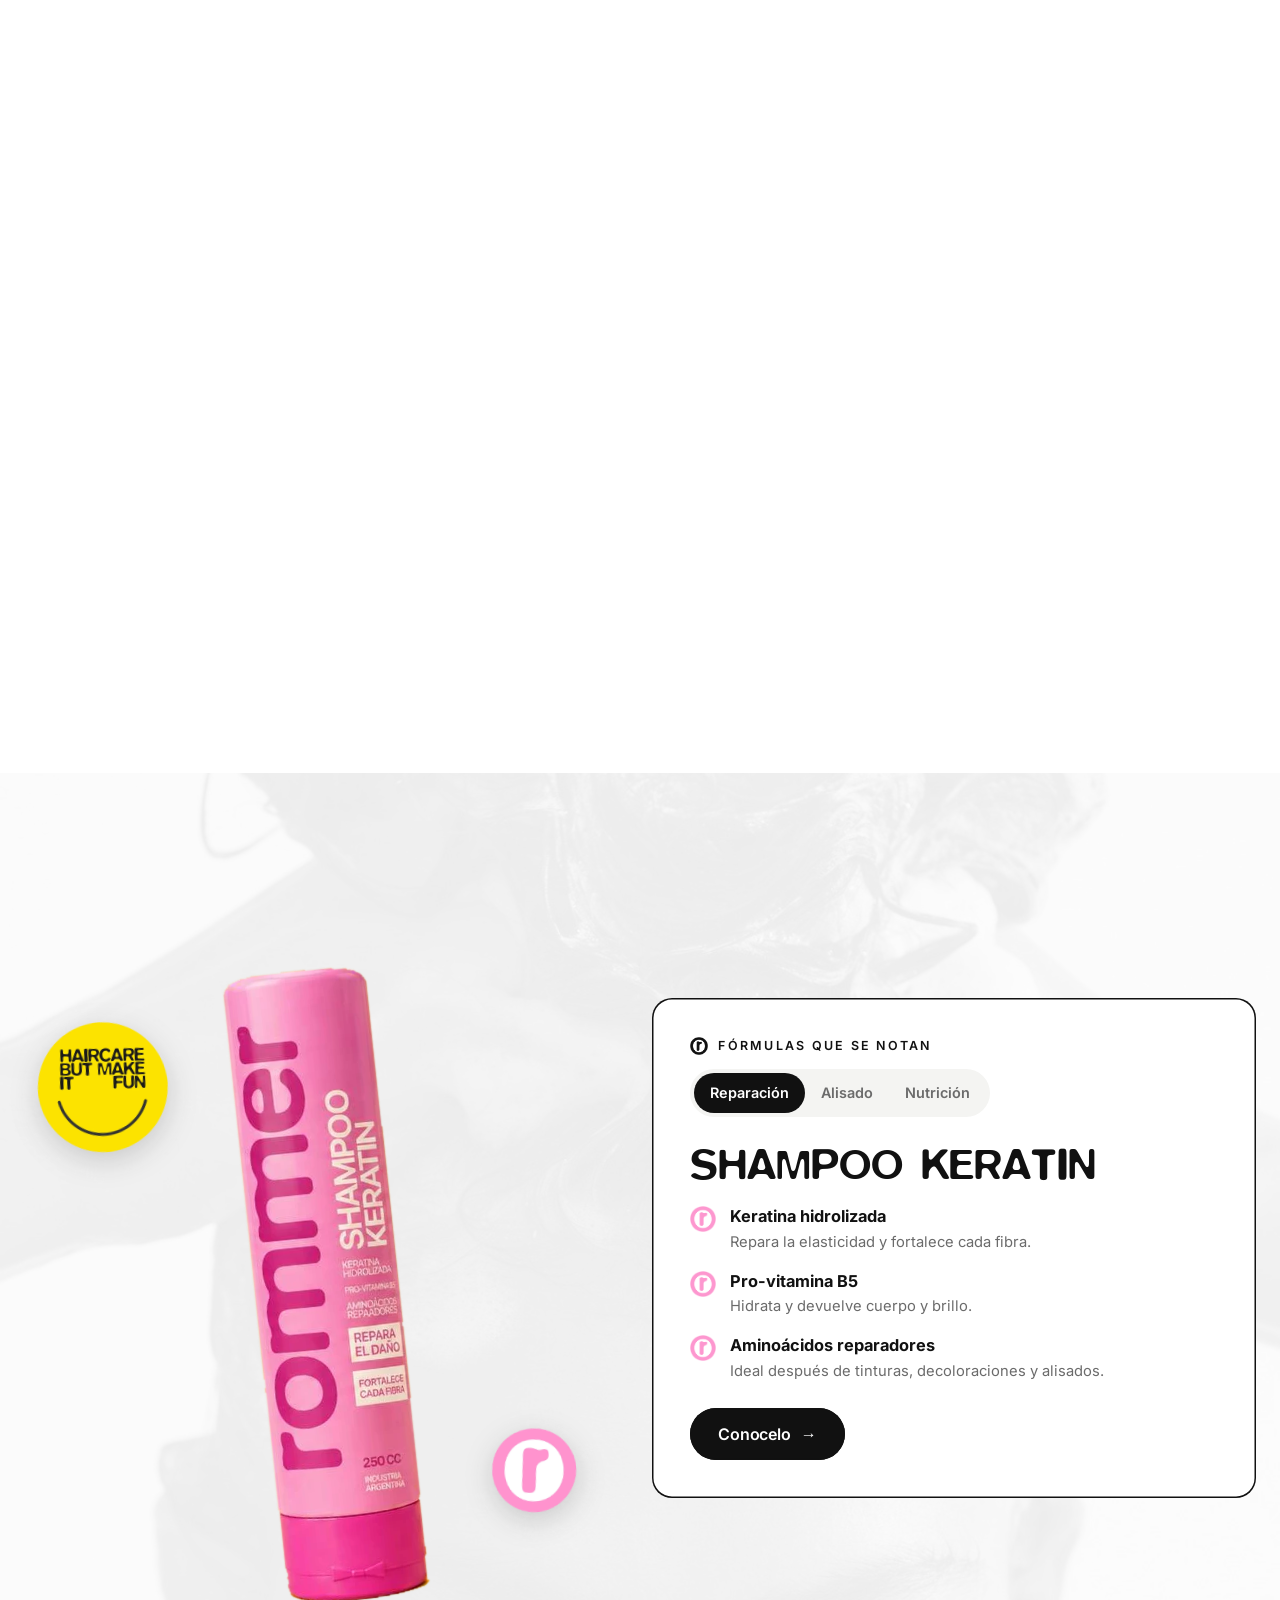
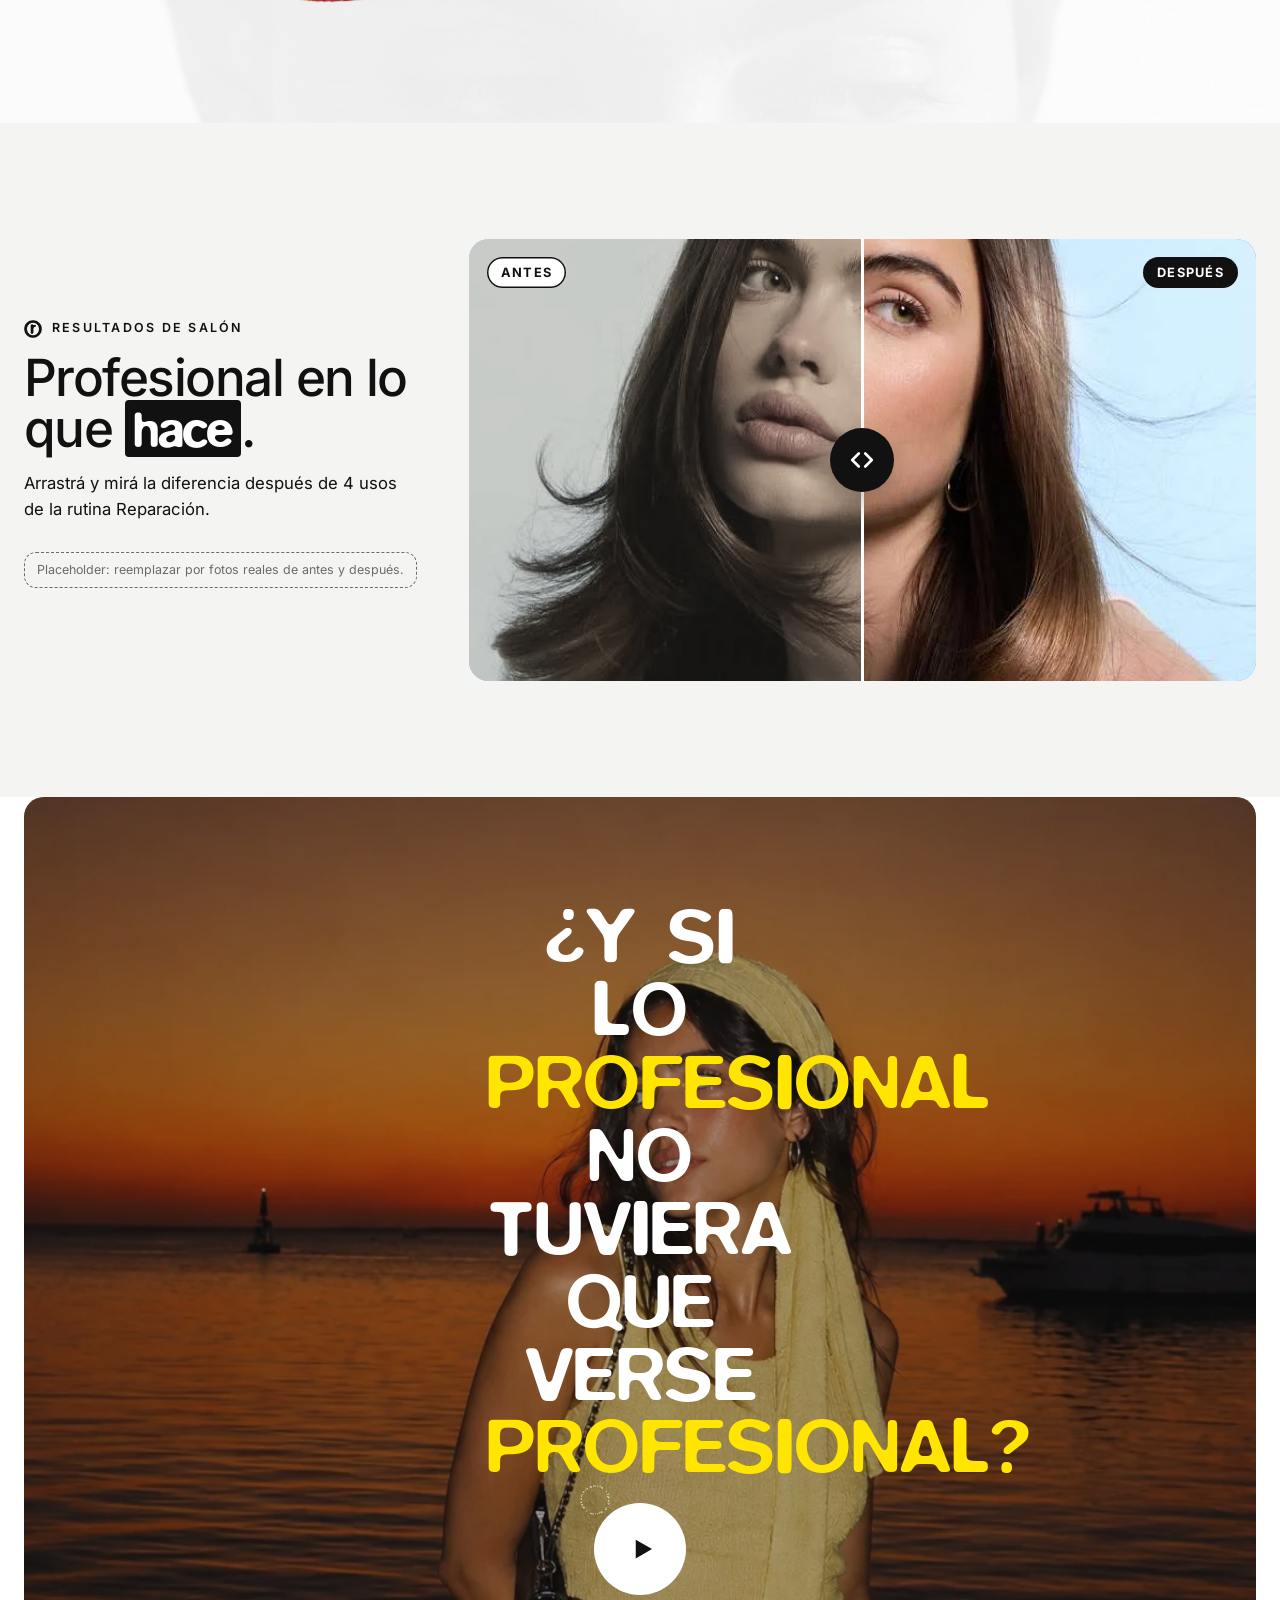
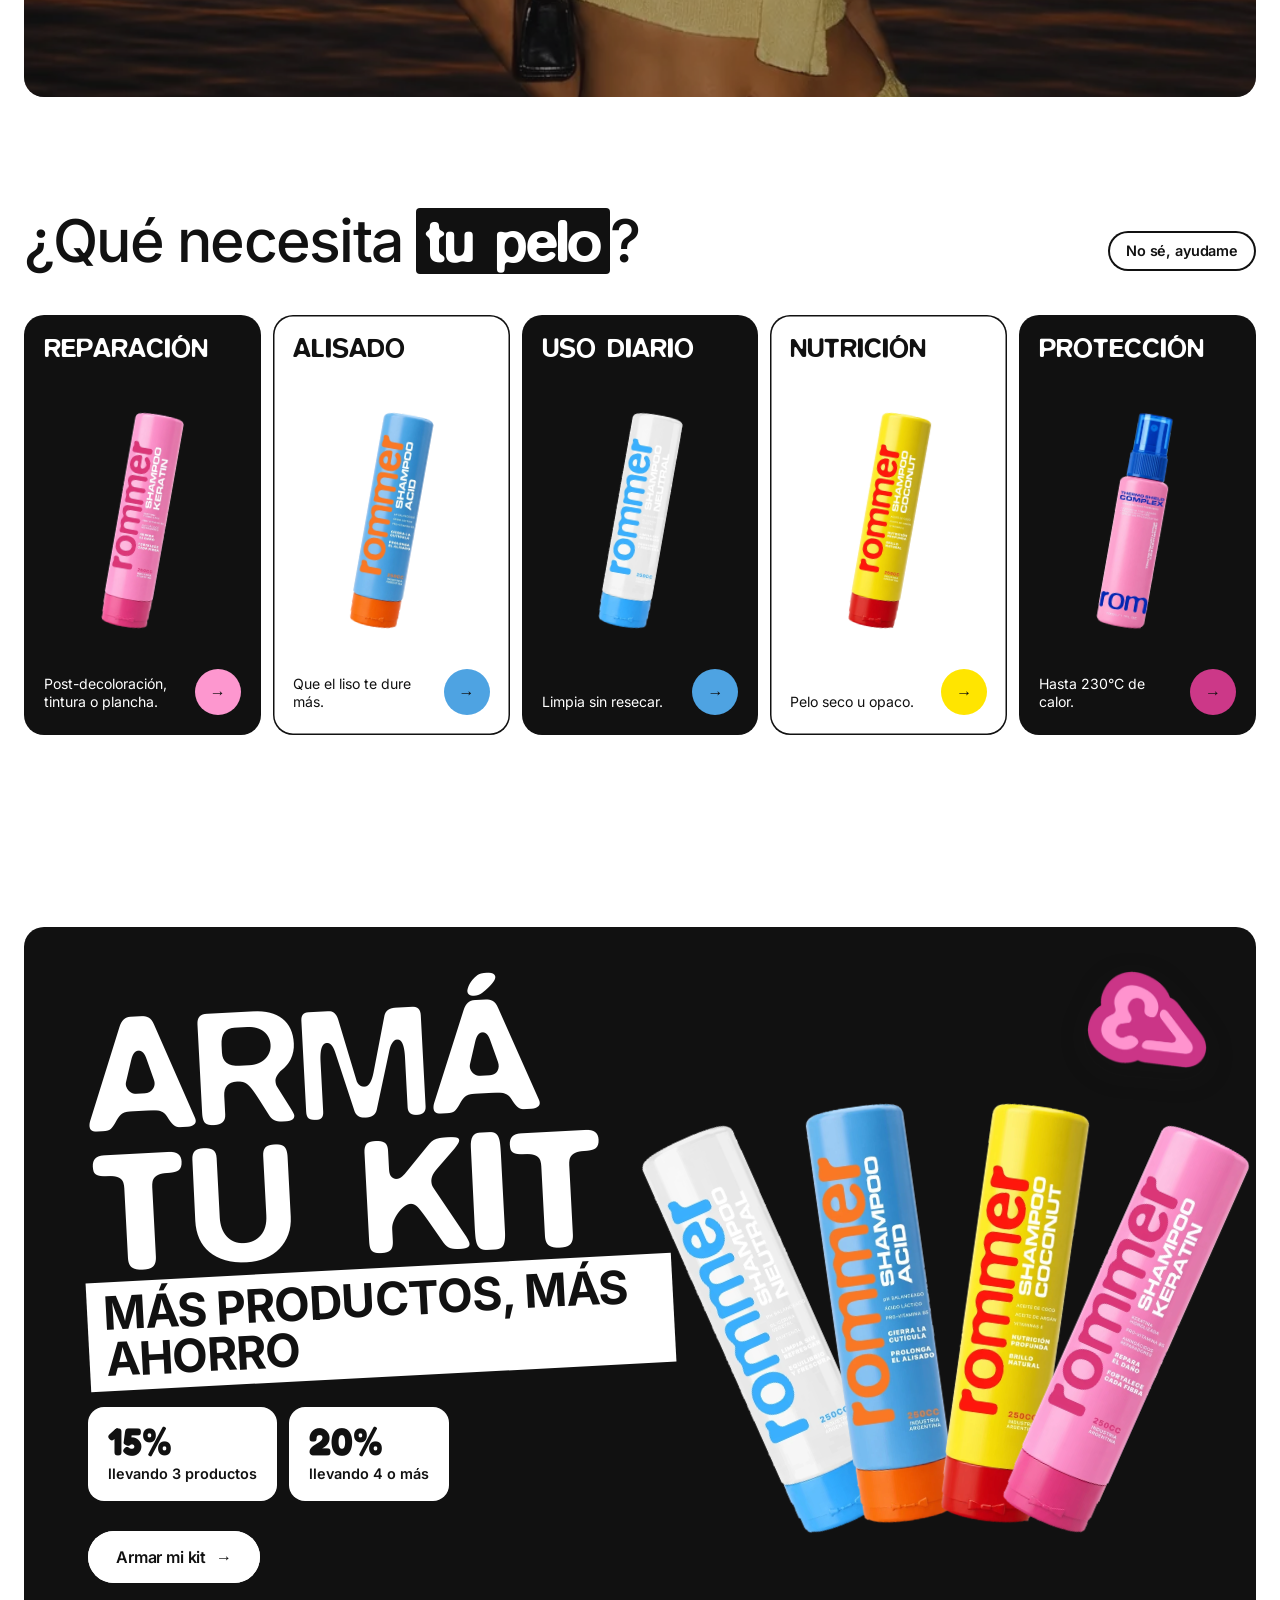
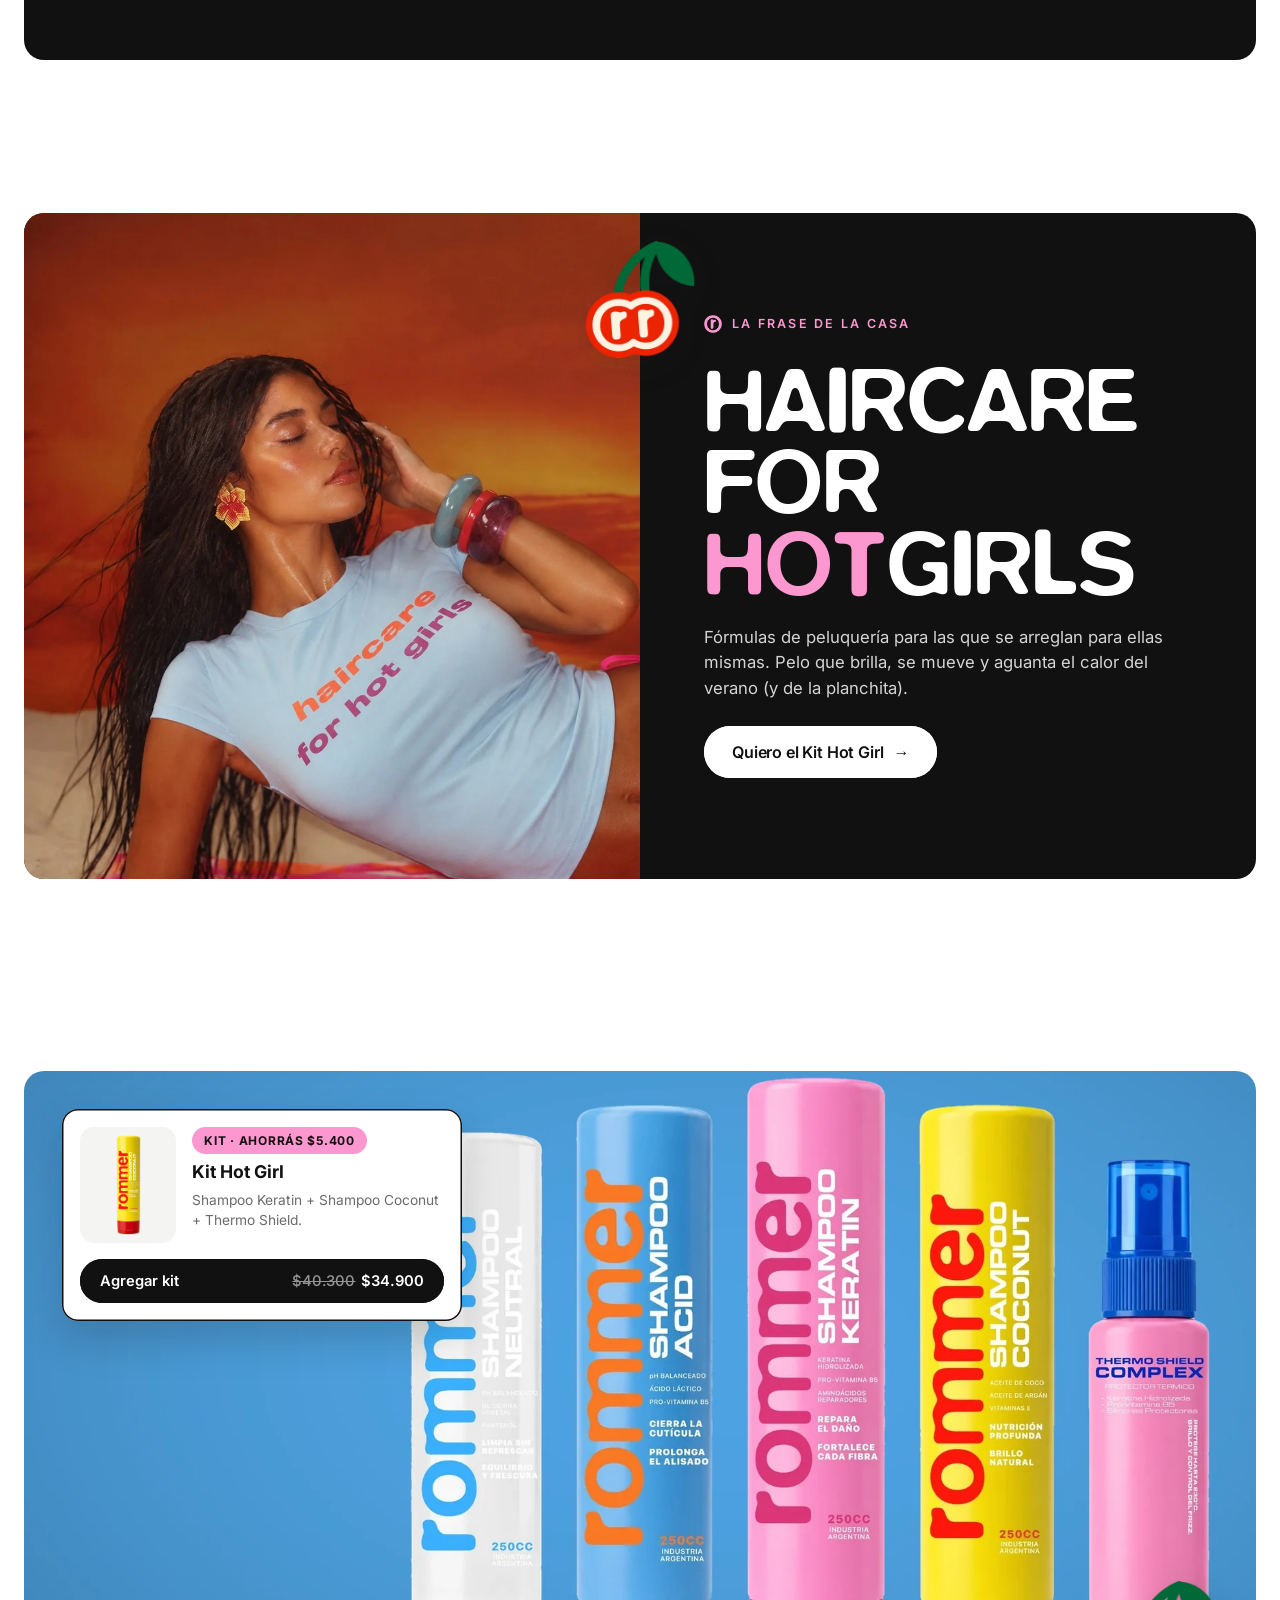
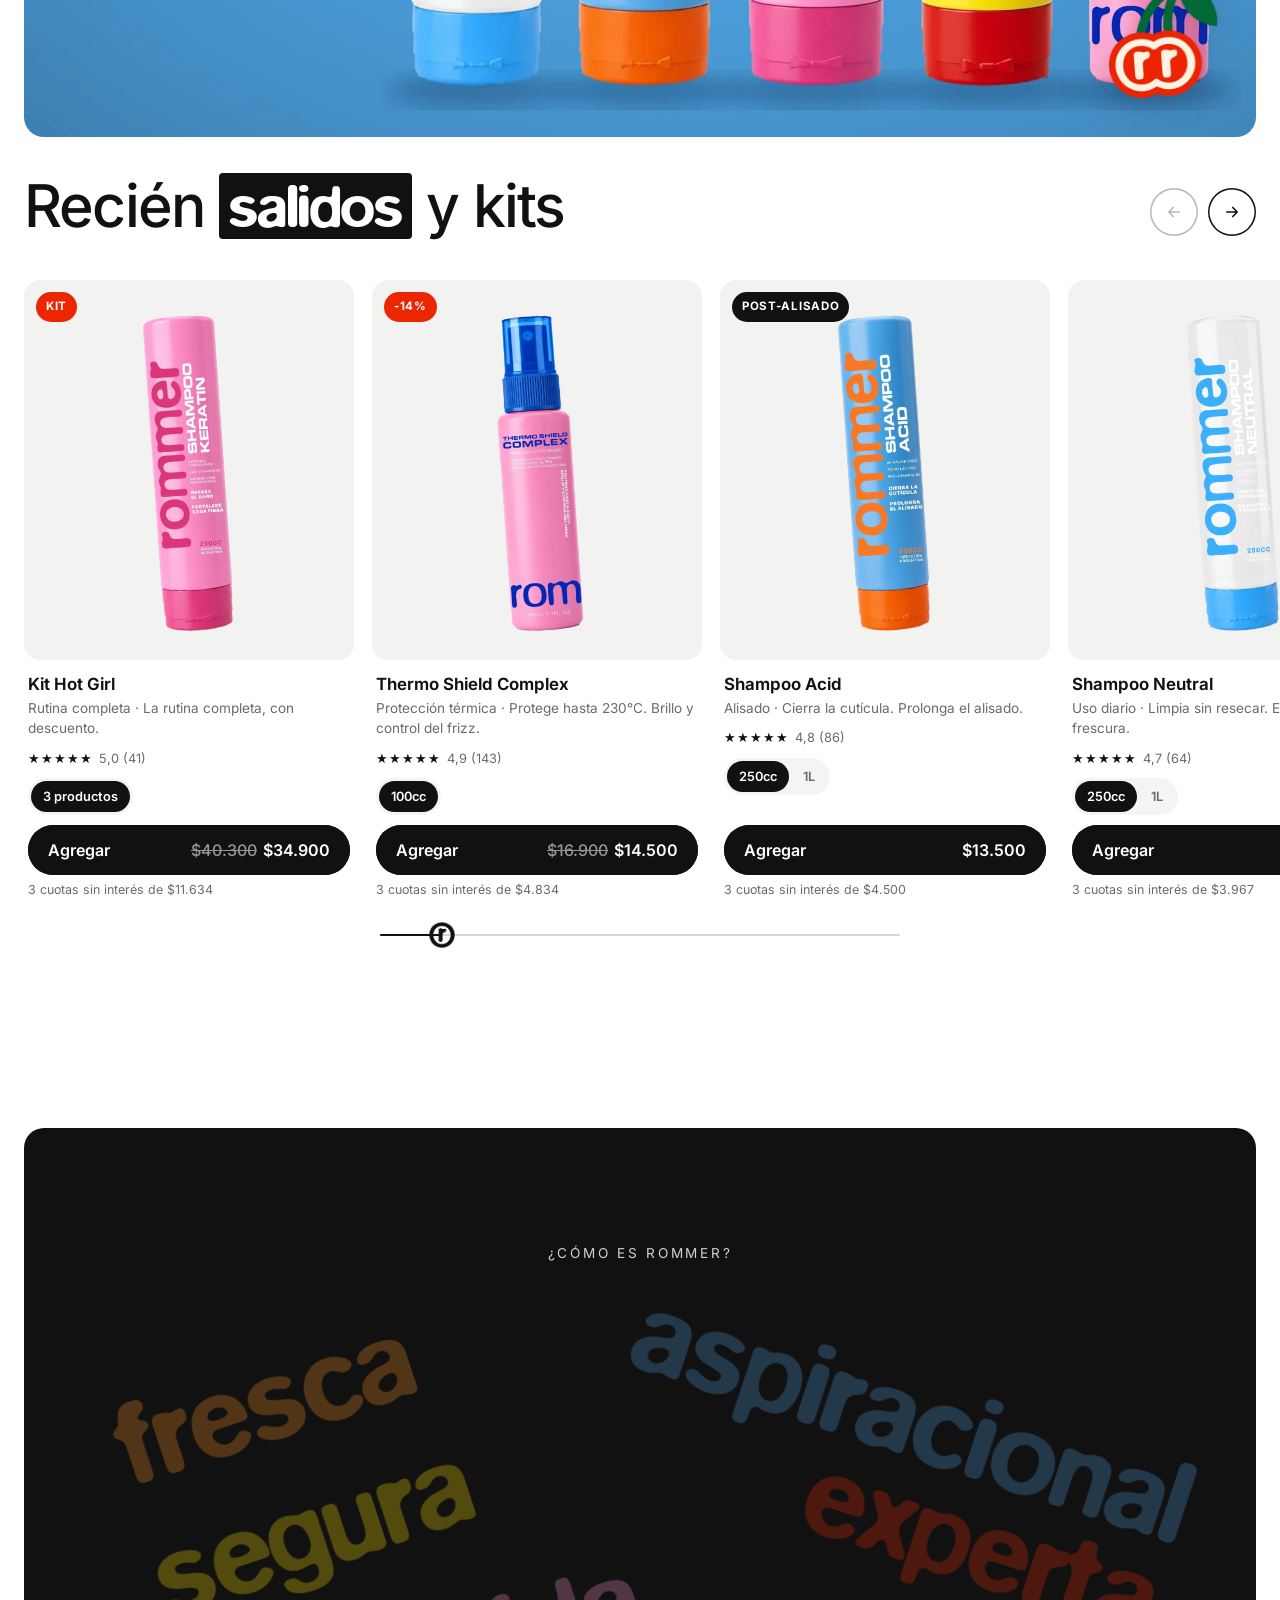
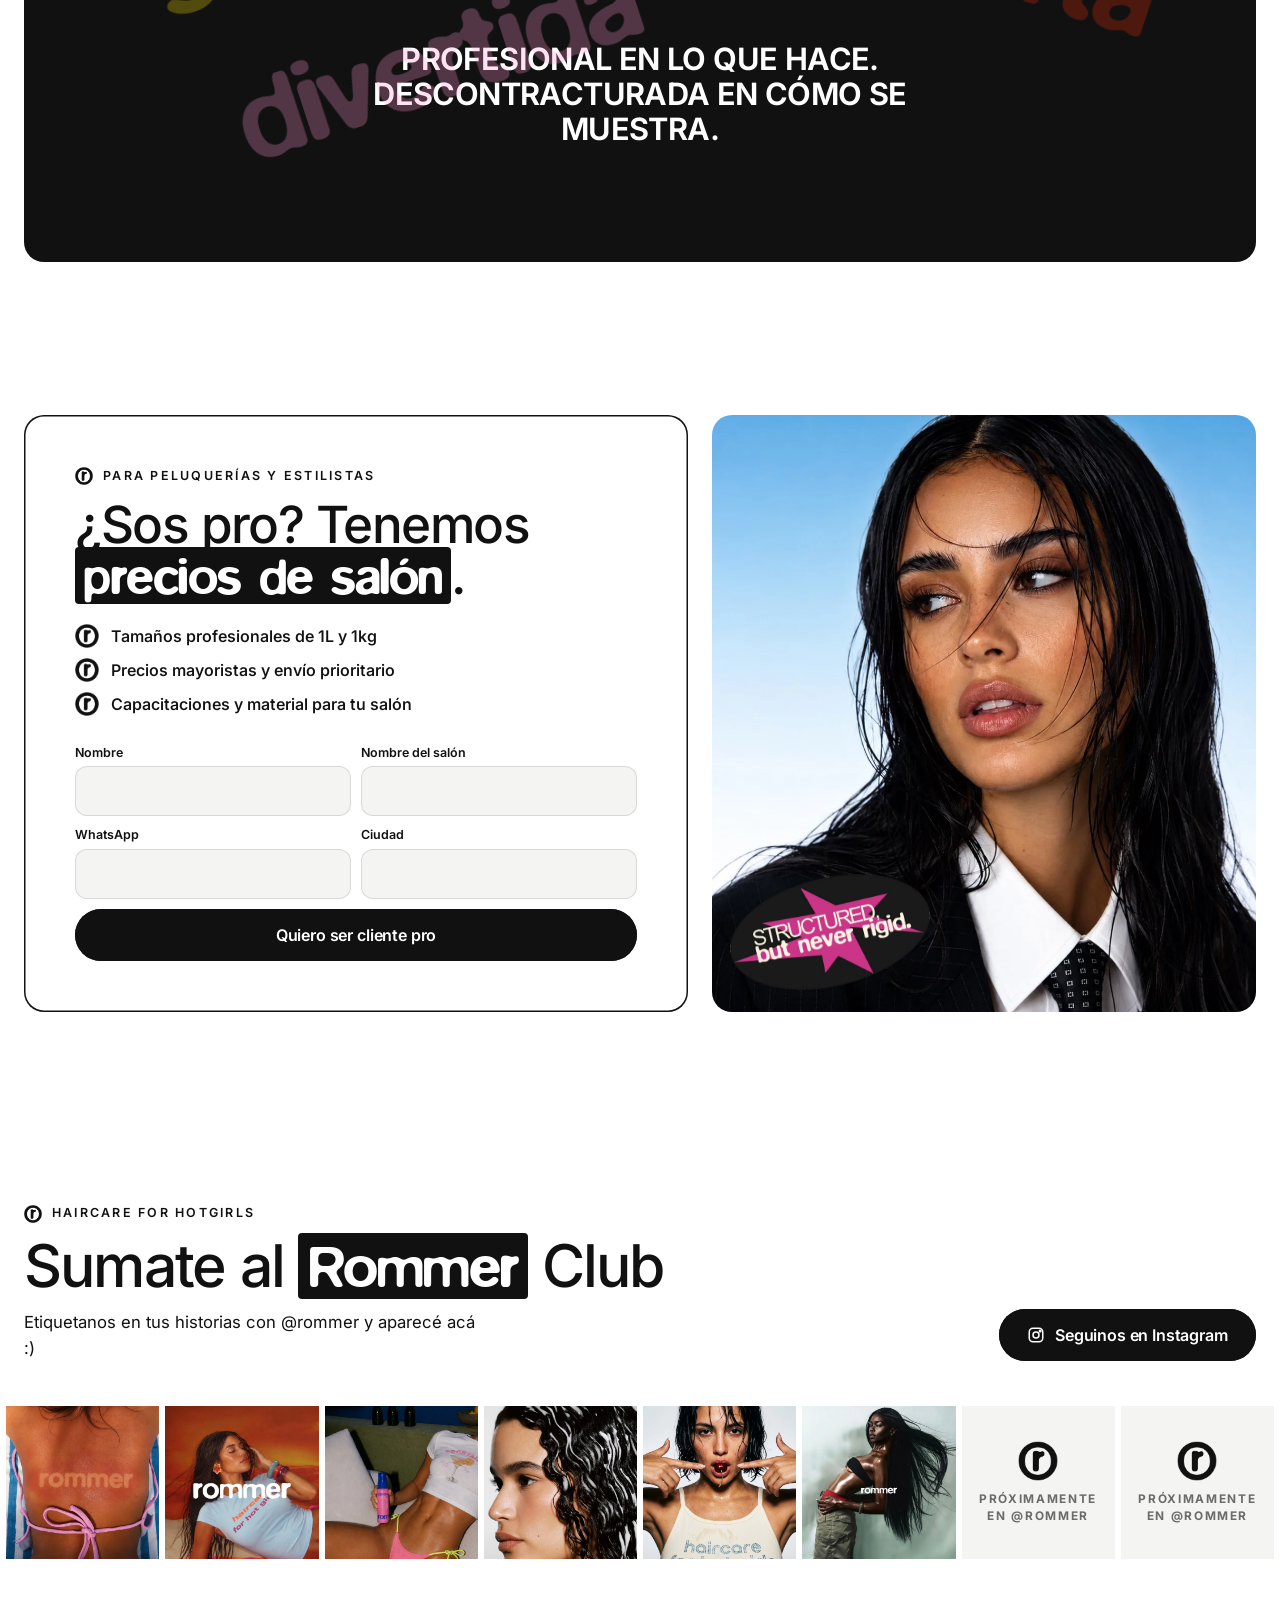
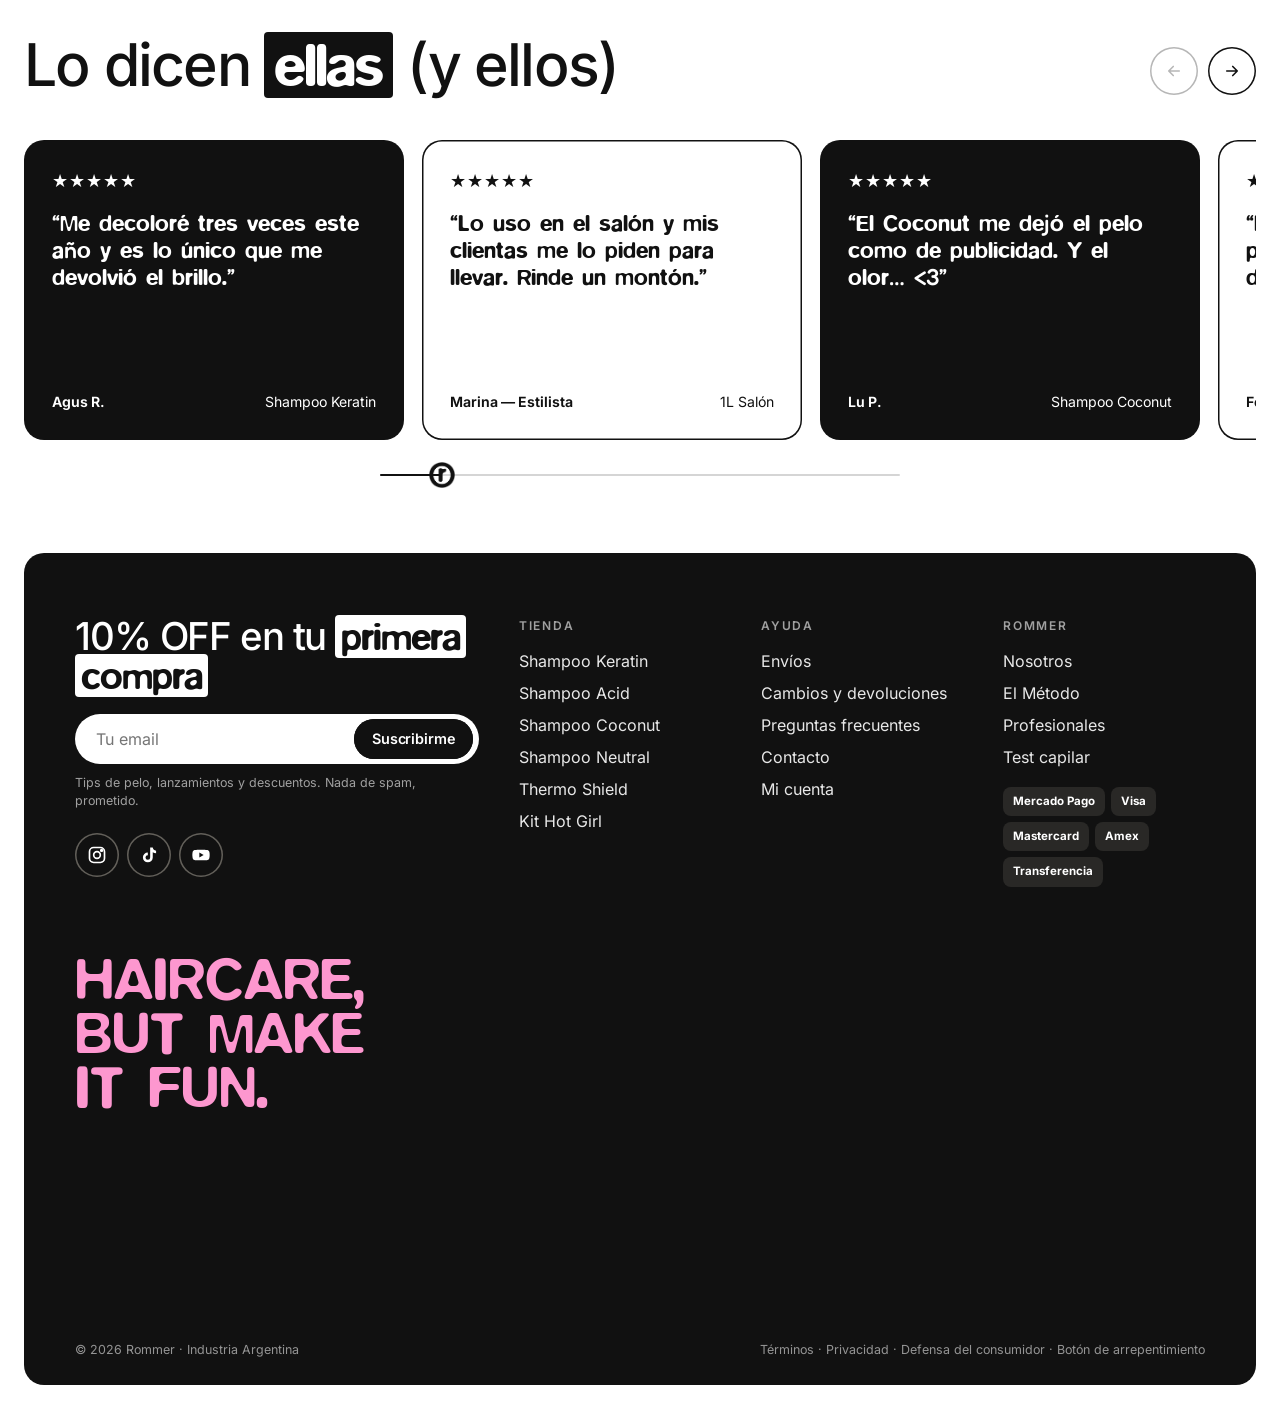
==== commit 53932649: "Add files via upload" ====
--- a/index.html
+++ b/index.html
@@ -373,7 +373,7 @@
   <section class="section ig" id="instagram">
     <div class="wrap">
       <div class="section-head reveal">
-        <div><p class="eyebrow"><span class="r-dot"></span>Haircare for hotgirls</p><h2 class="mix">Sumate al <em>Rommer Club</em></h2><p class="lead" style="margin-top:14px">Etiquetanos en tus historias con @rommer y aparecé acá :)</p></div>
+        <div><p class="eyebrow"><span class="r-dot"></span>Haircare for hotgirls</p><h2 class="mix">Sumate al <em>Rommer</em> Club</h2><p class="lead" style="margin-top:14px">Etiquetanos en tus historias con @rommer y aparecé acá :)</p></div>
         <div class="section-head__side"><a class="btn btn--ink" href="https://www.instagram.com/" target="_blank" rel="noopener"><svg width="18" height="18" viewBox="0 0 24 24" fill="none" stroke="currentColor" stroke-width="2"><rect x="3" y="3" width="18" height="18" rx="5"/><circle cx="12" cy="12" r="4"/><circle cx="17.5" cy="6.5" r="1" fill="currentColor"/></svg> Seguinos en Instagram</a></div>
       </div>
     </div>
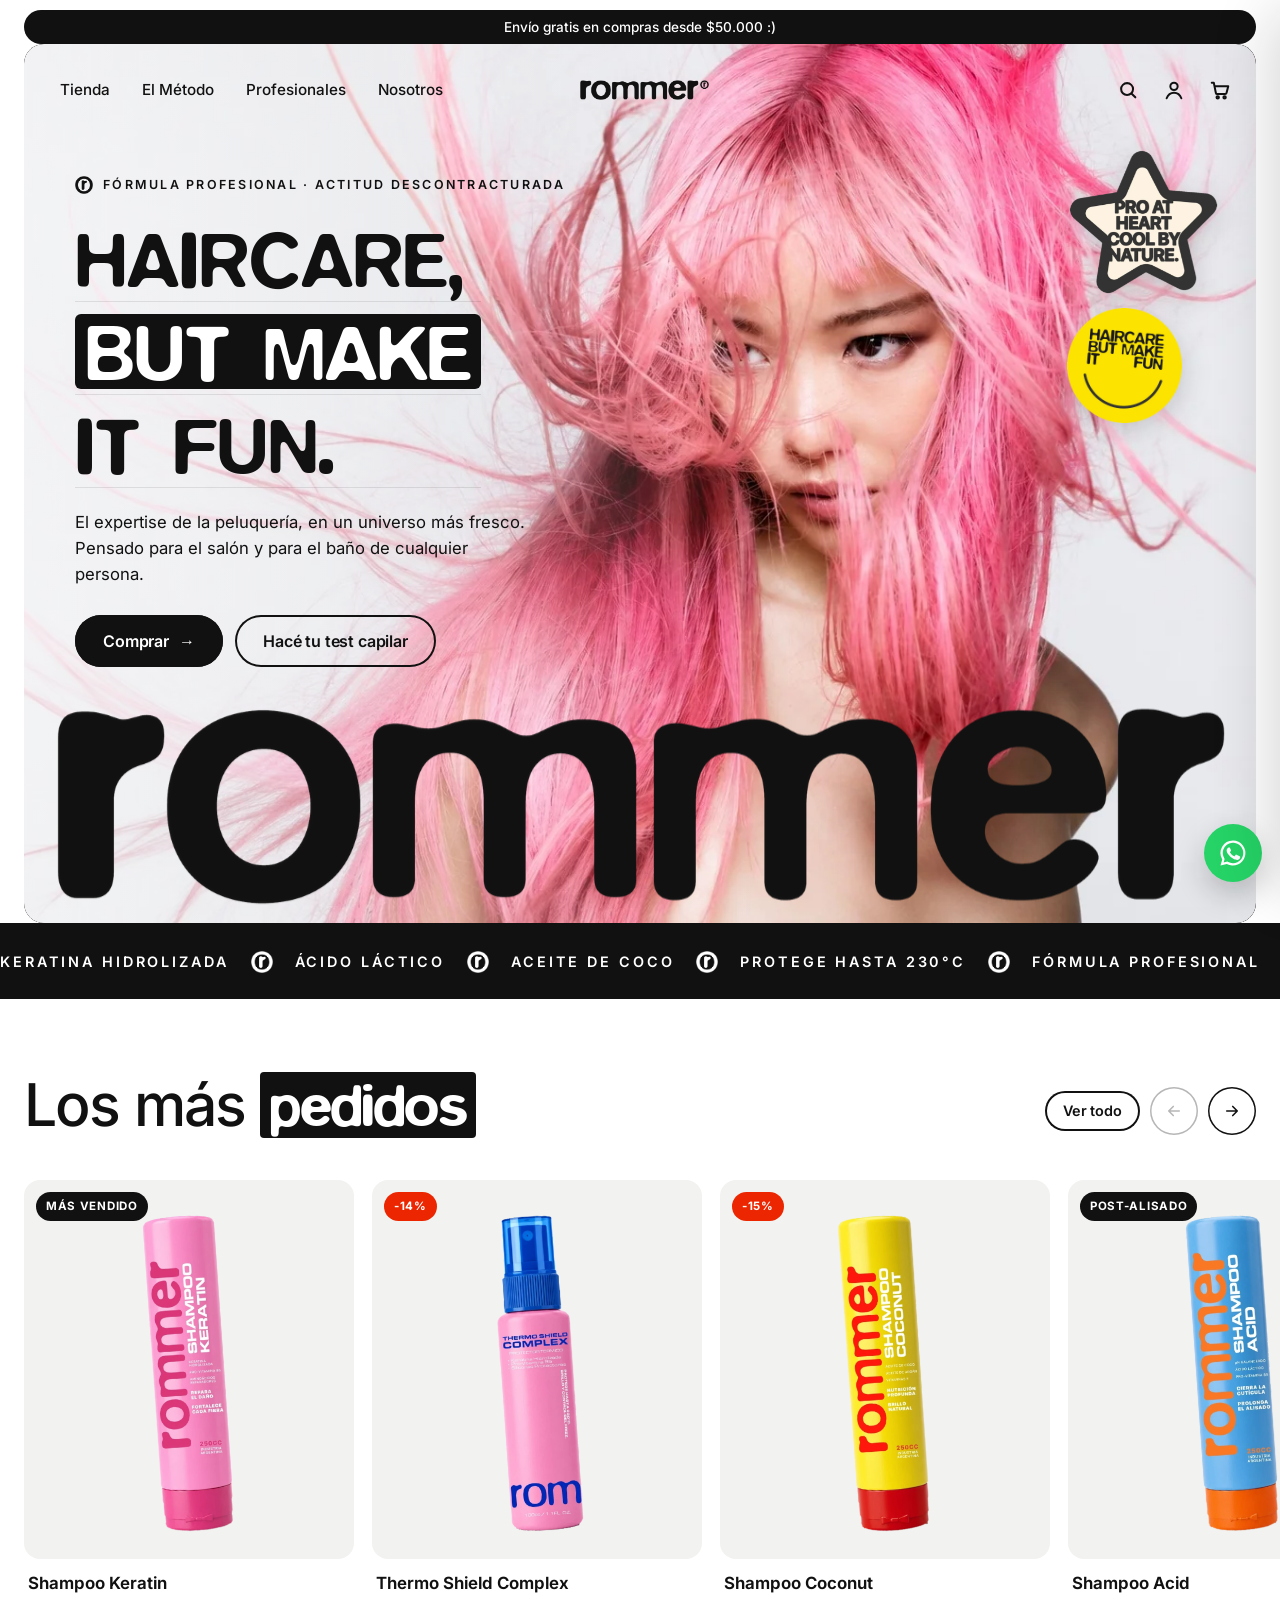
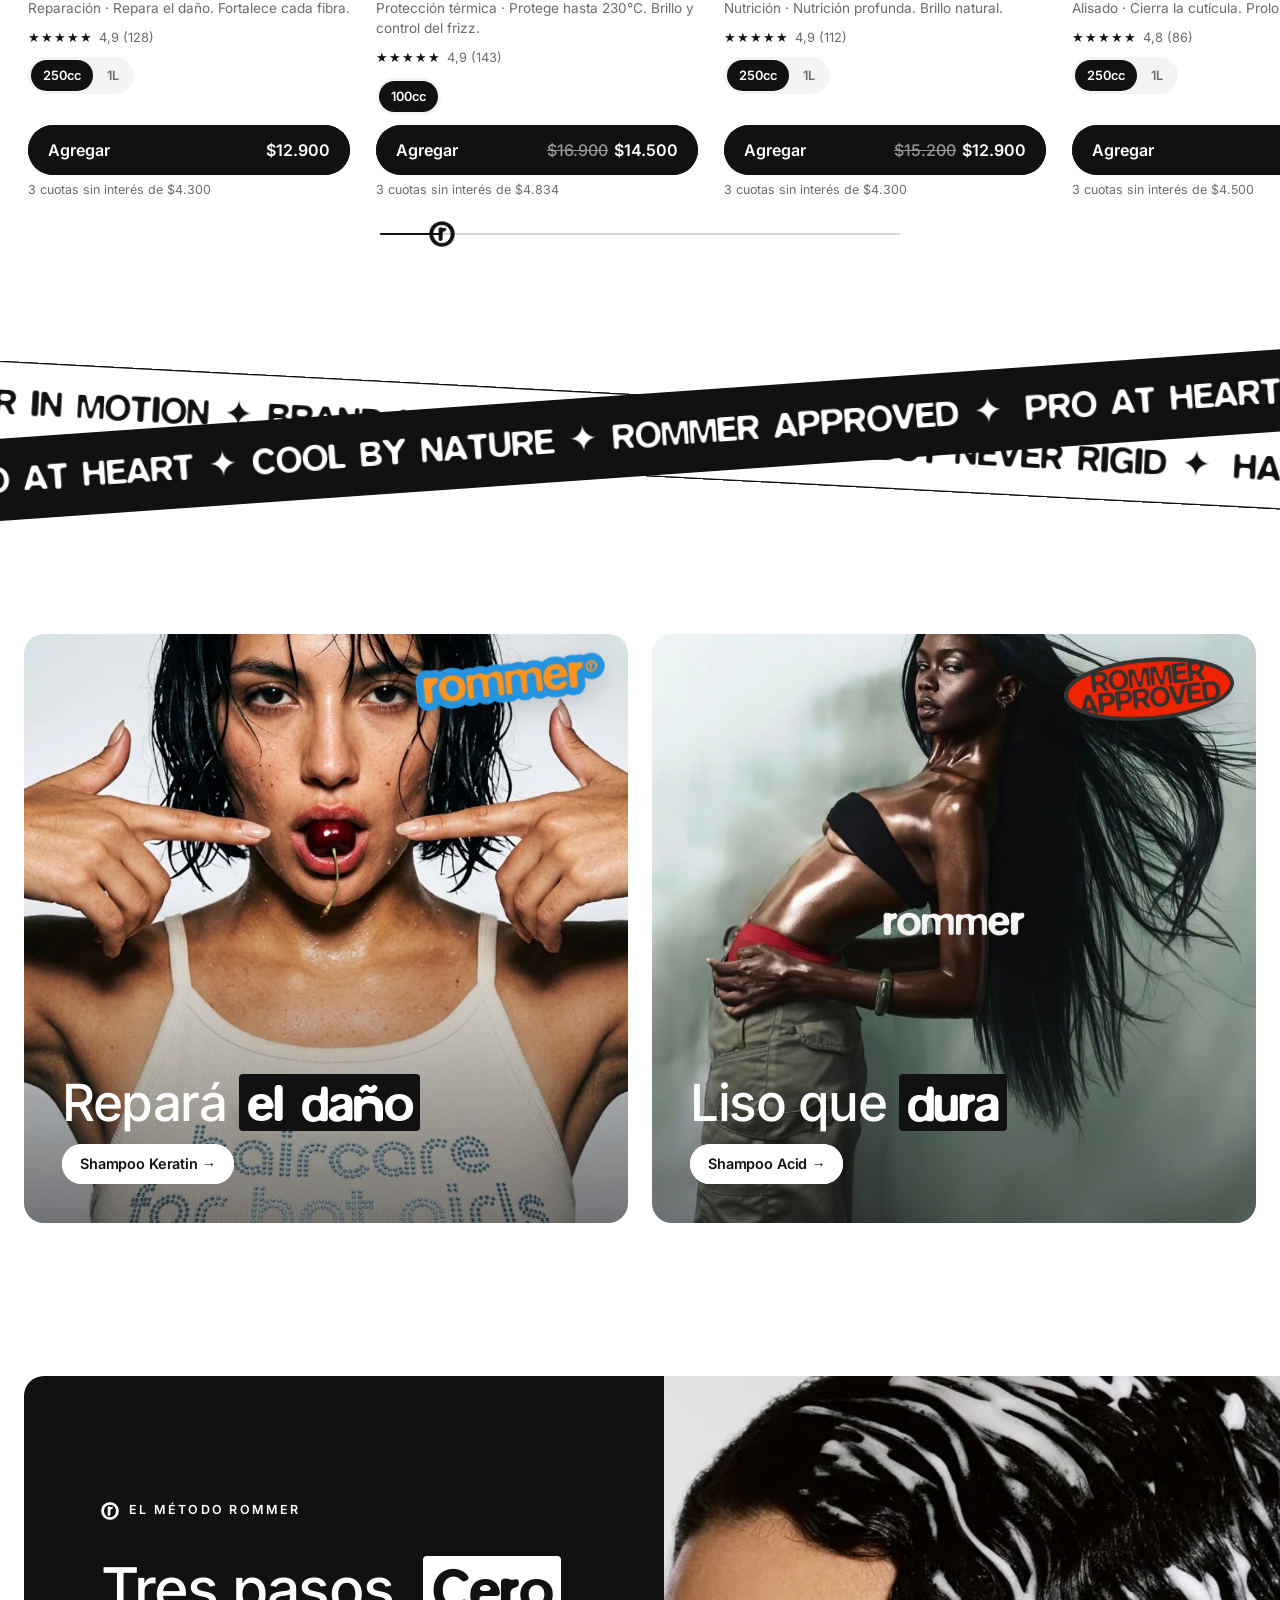
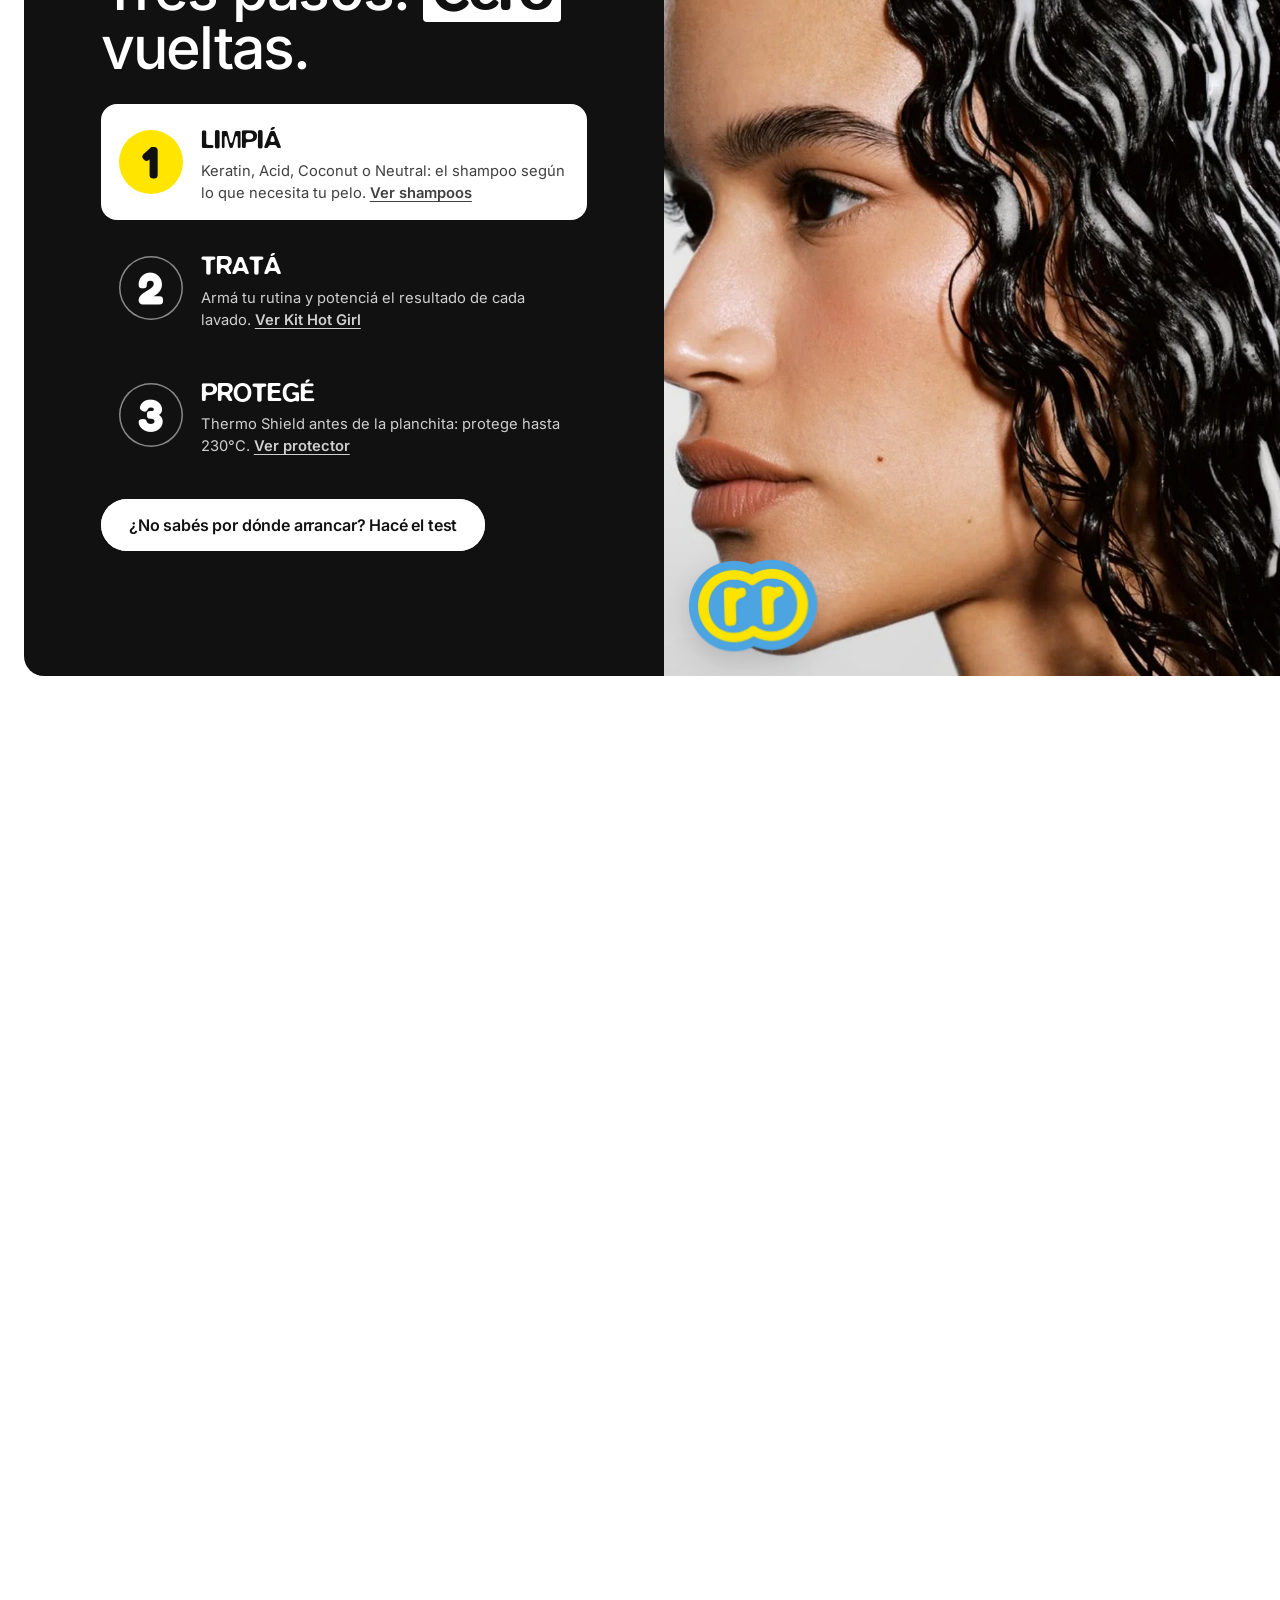
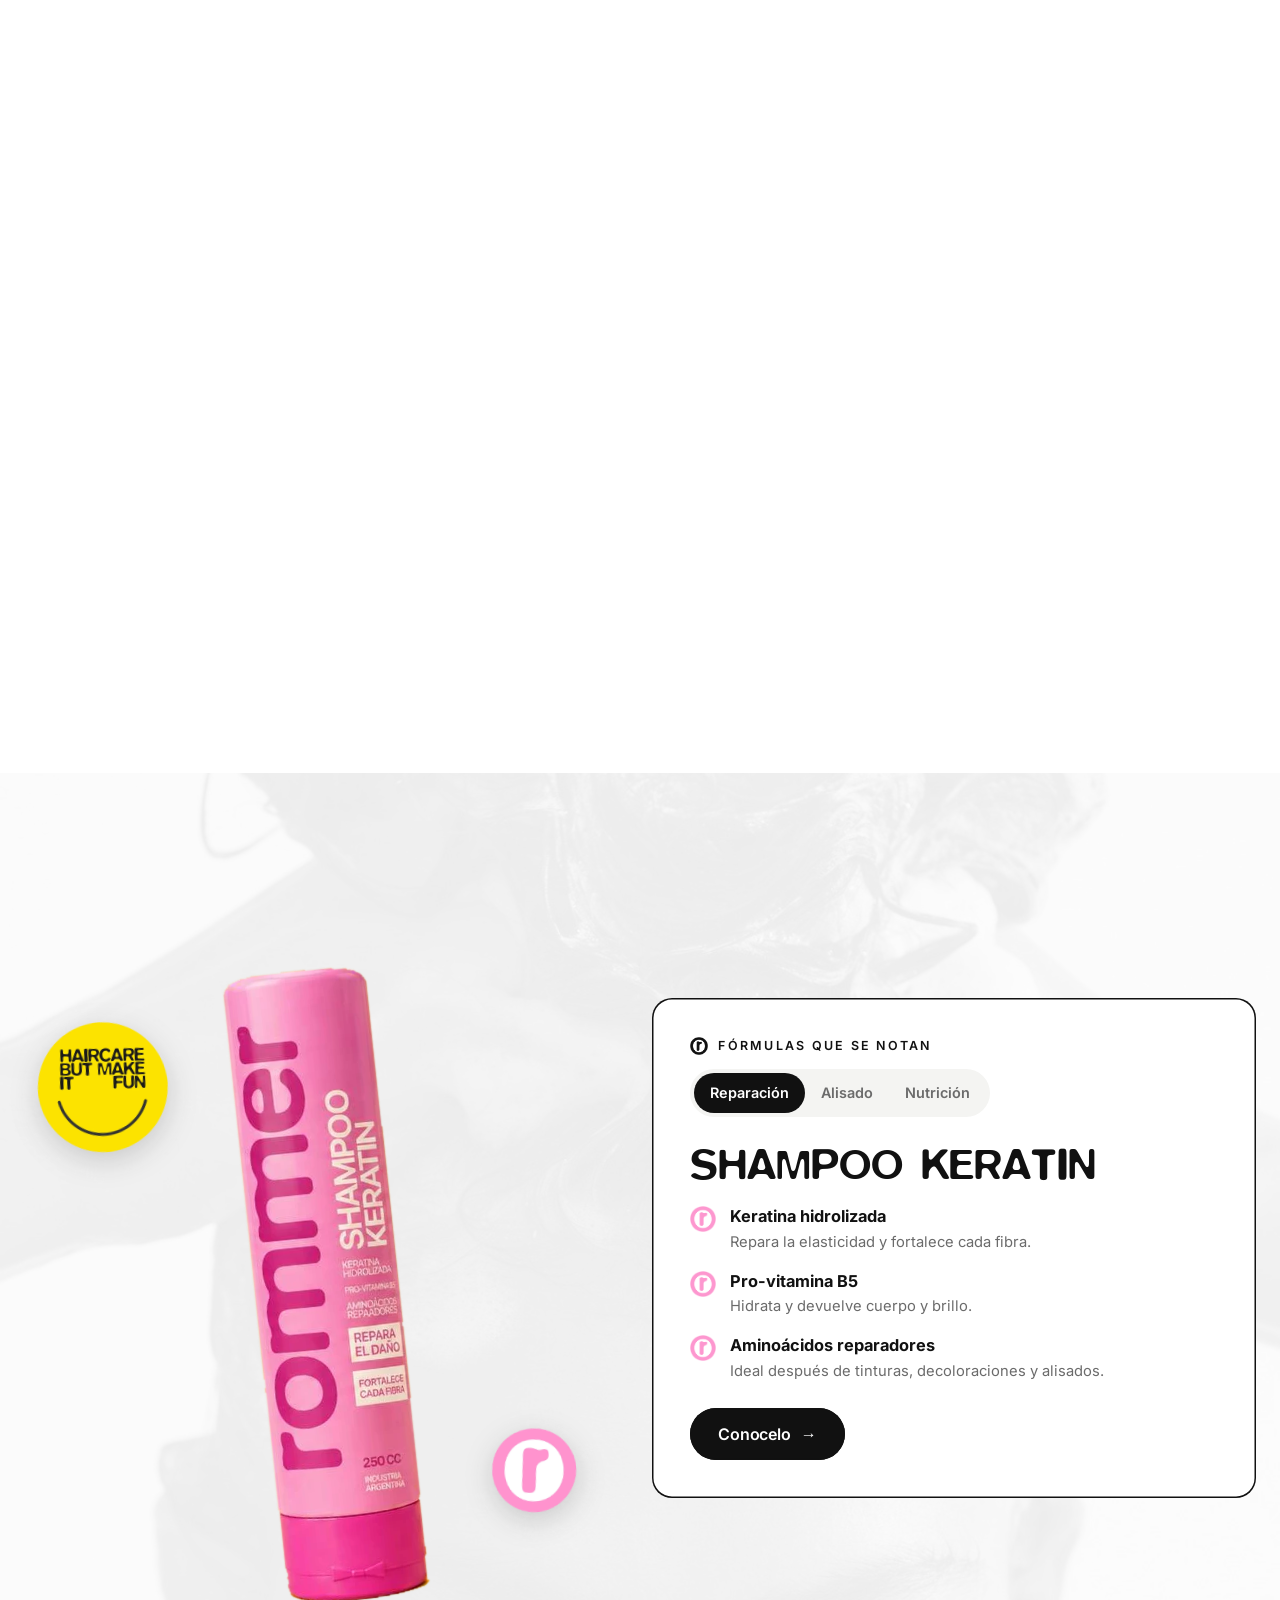
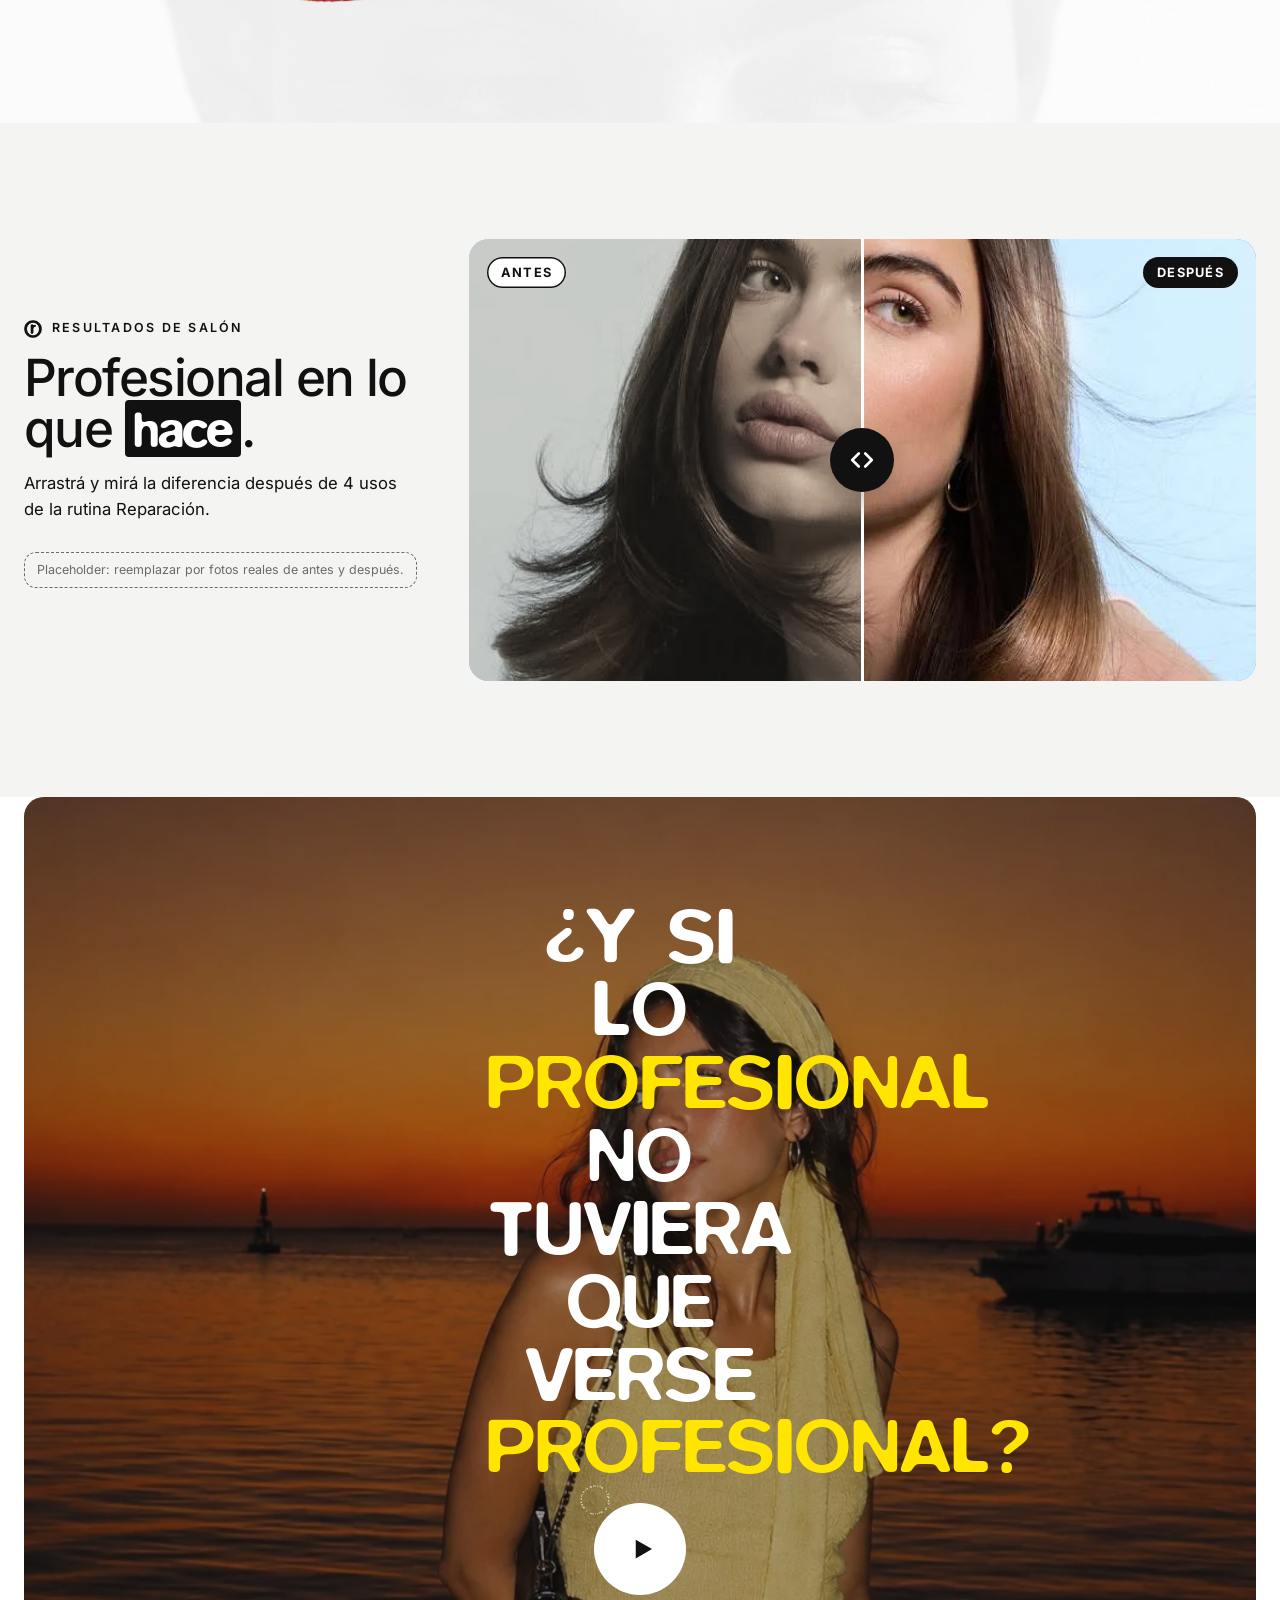
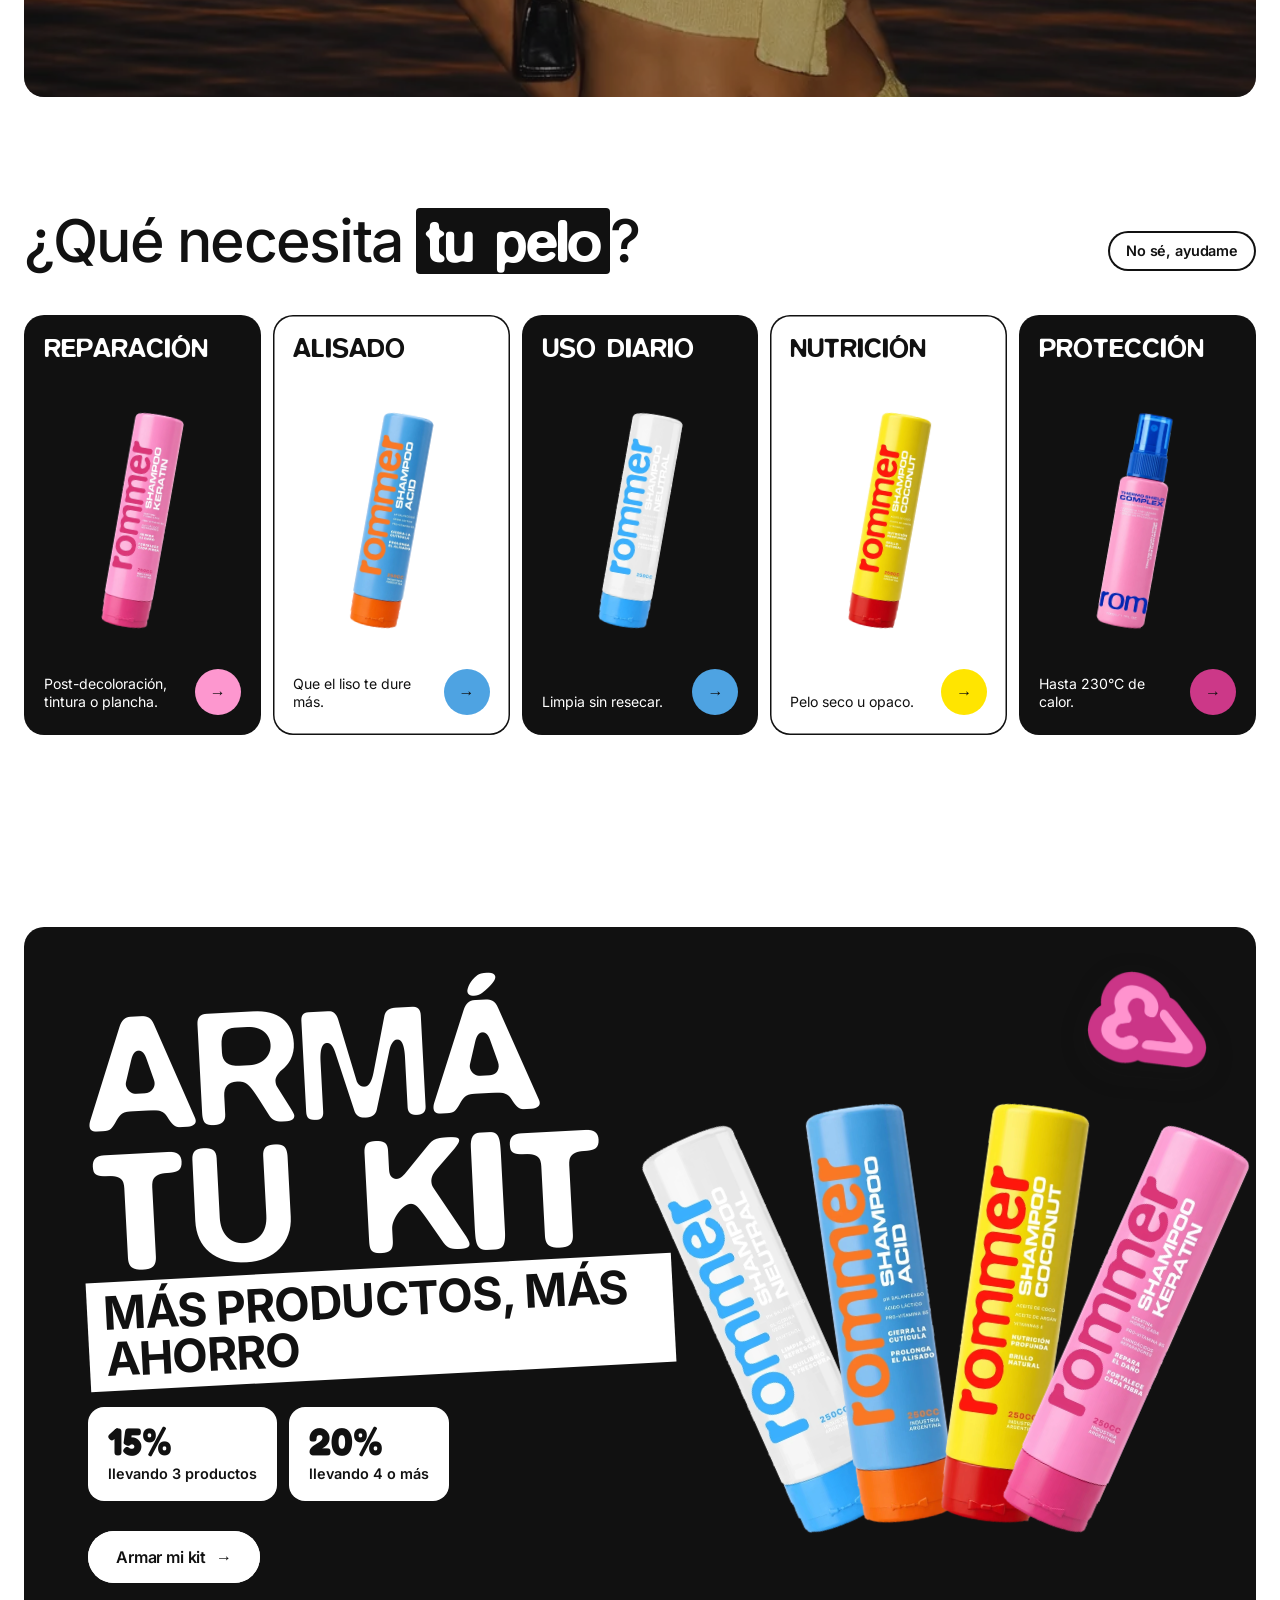
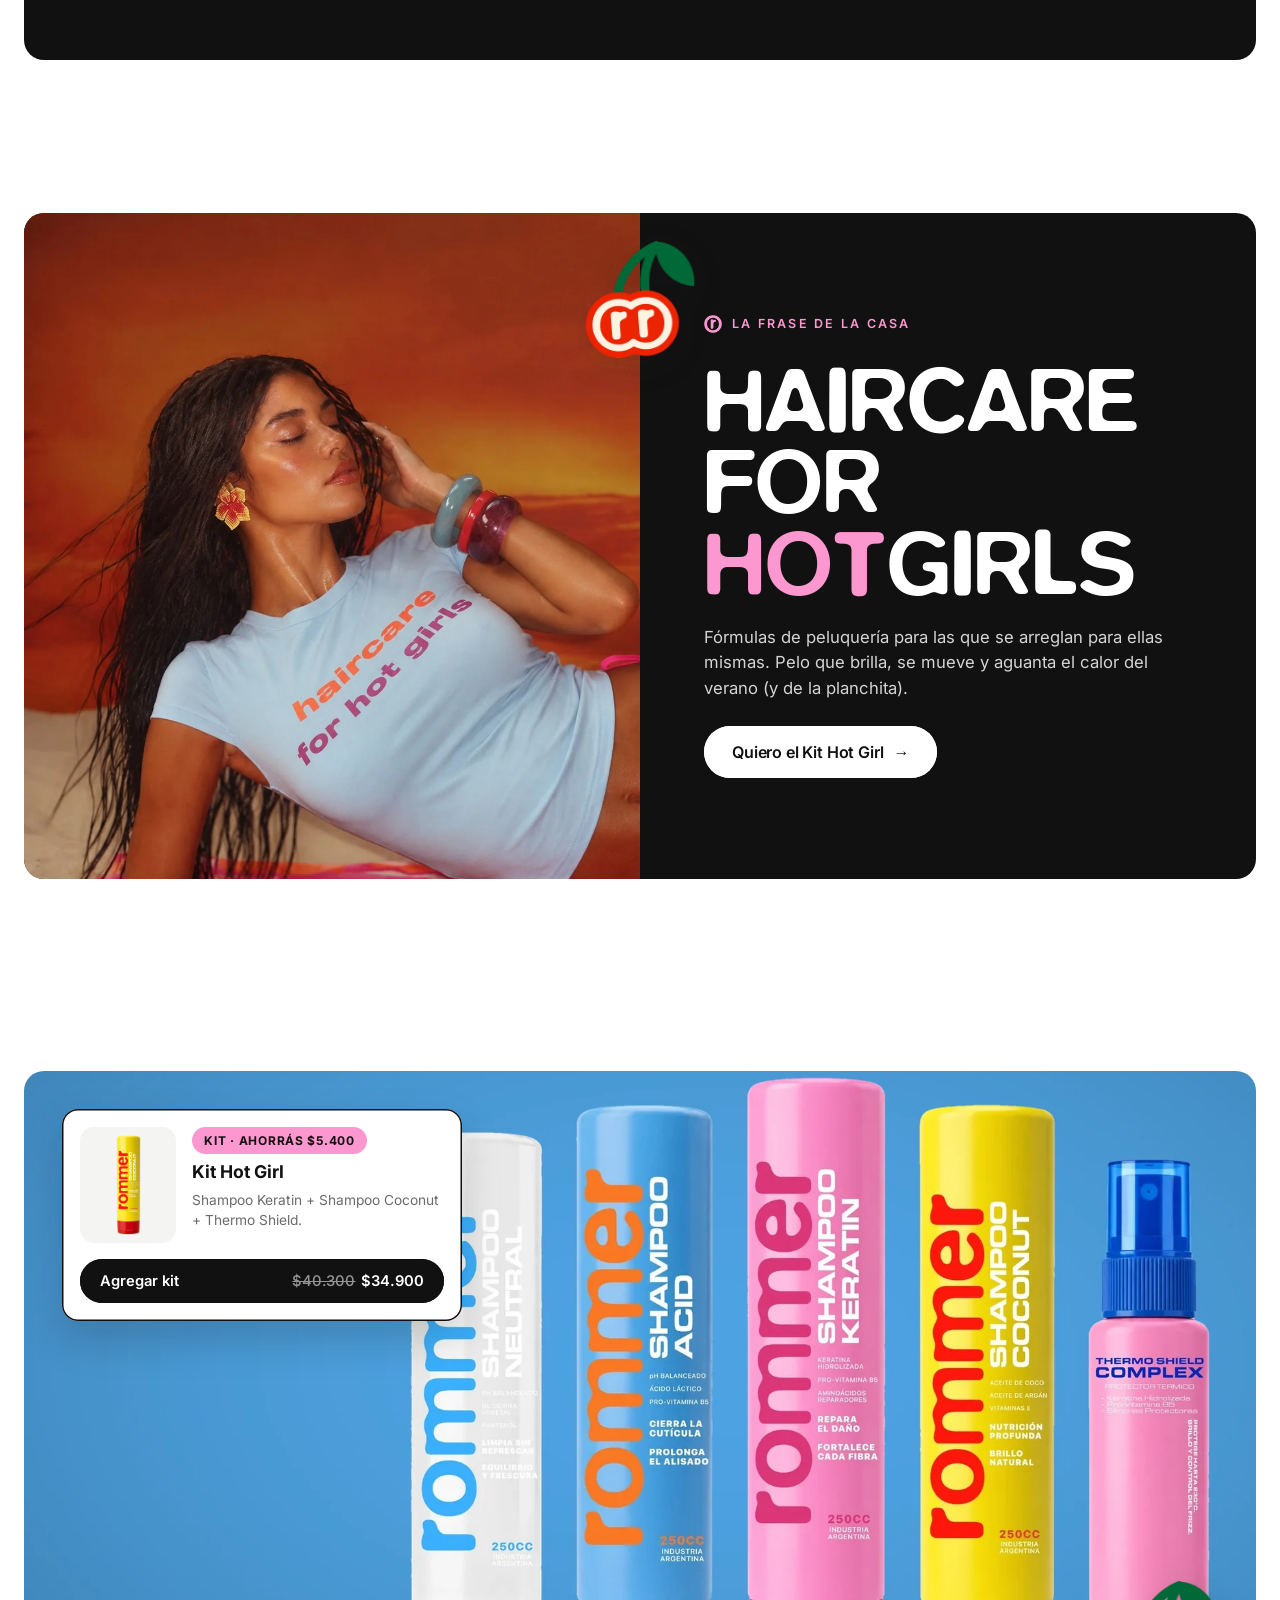
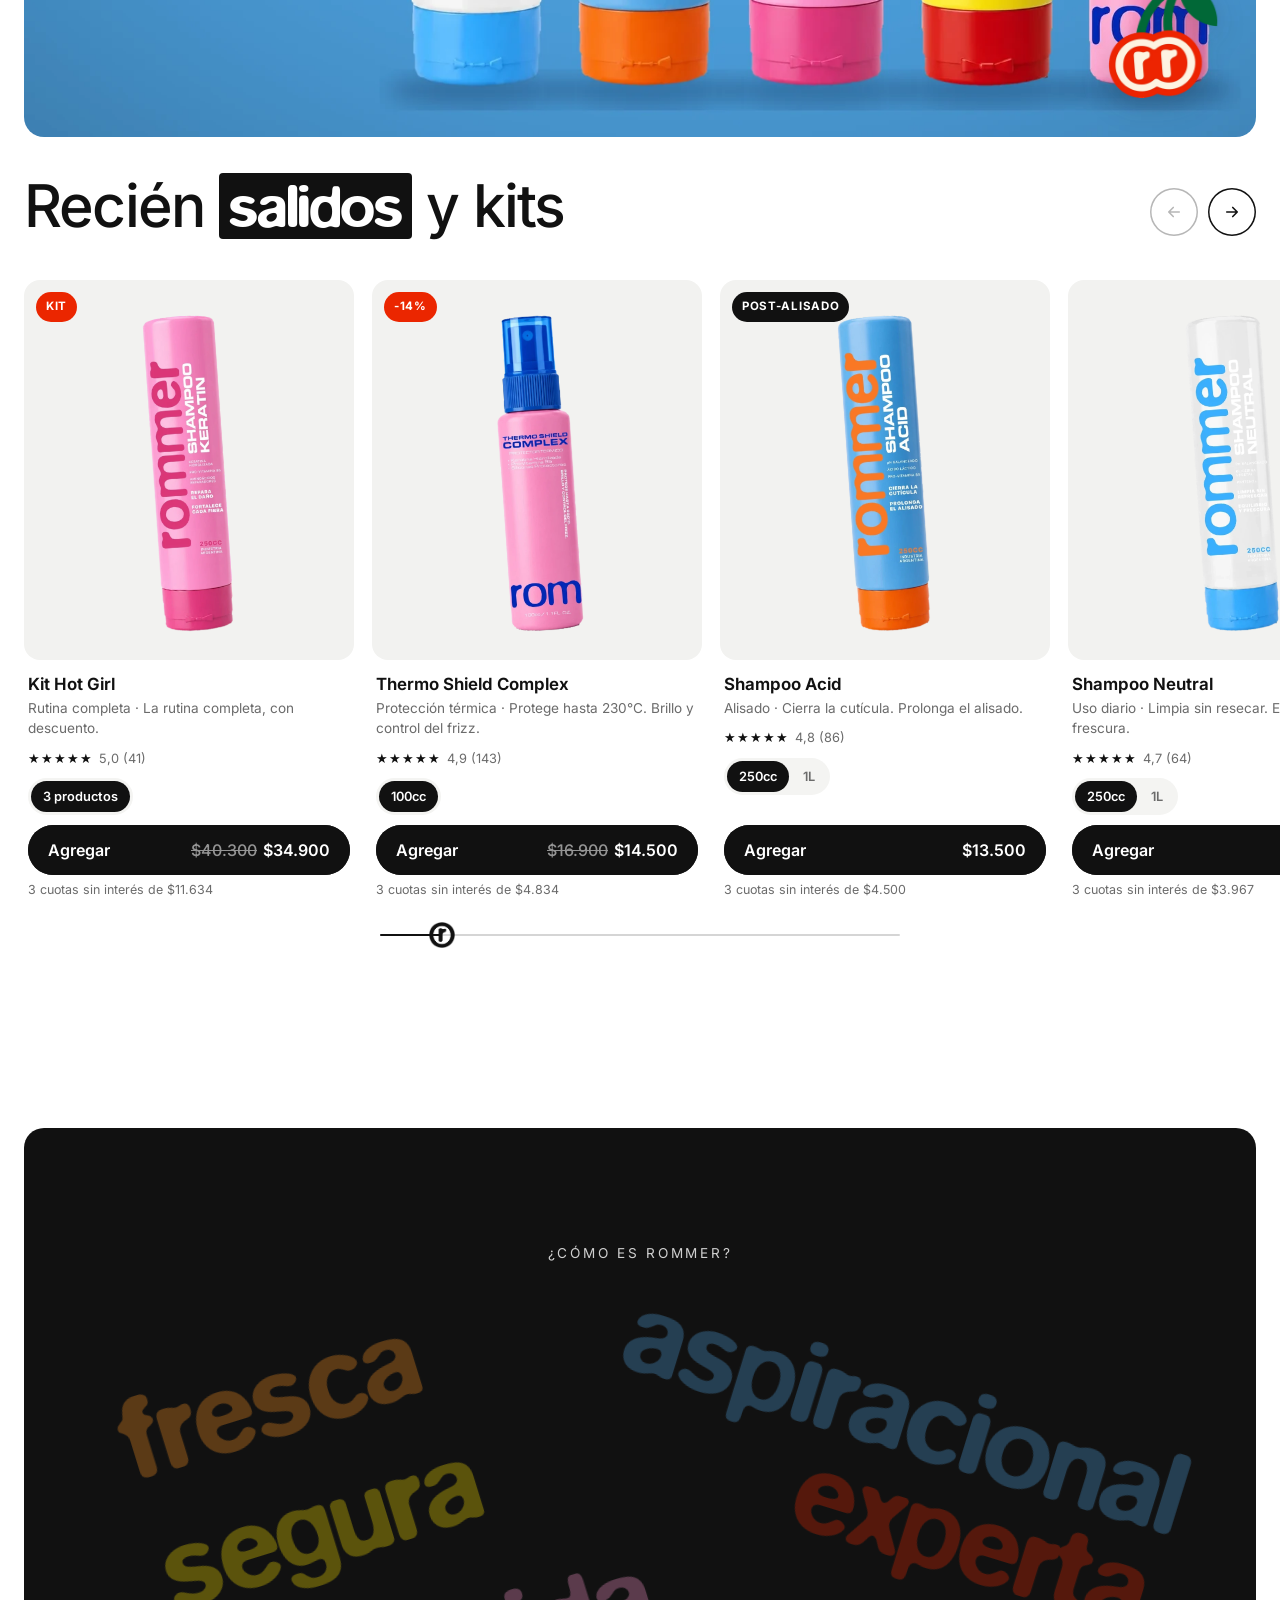
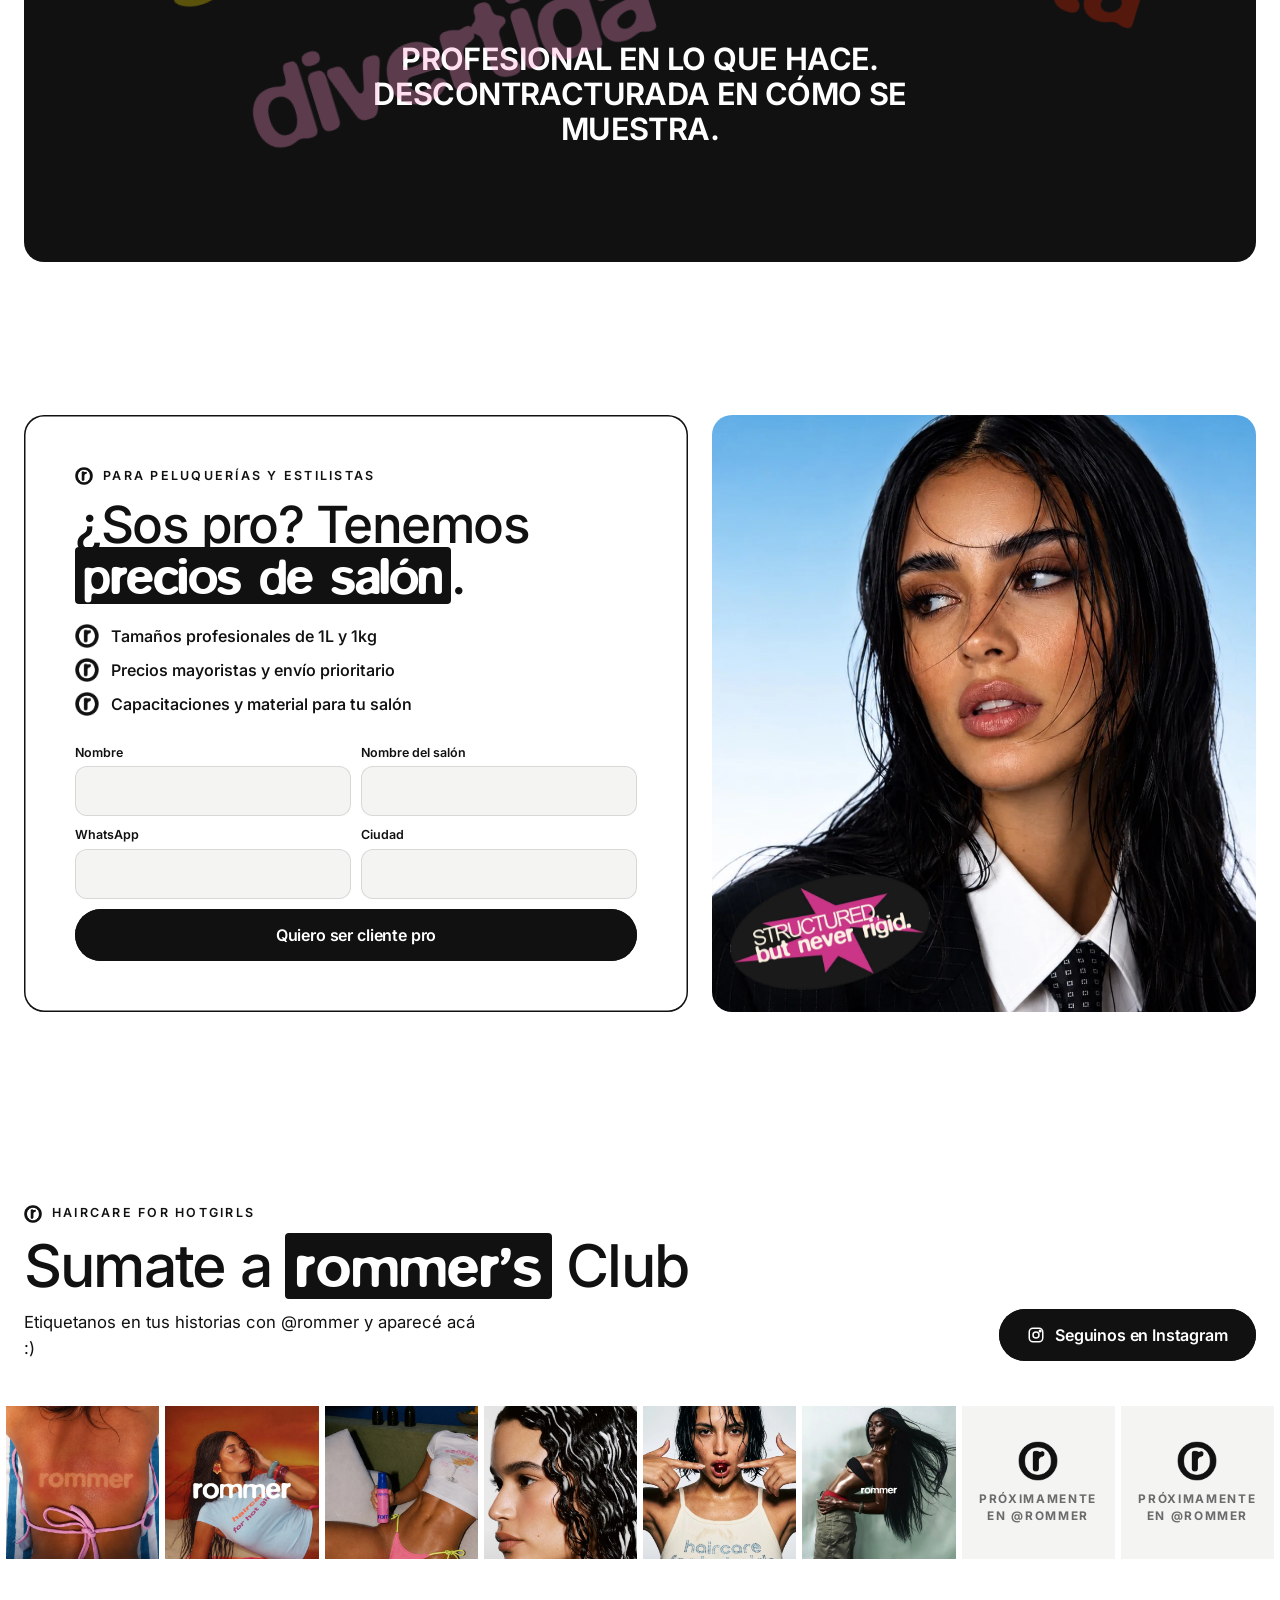
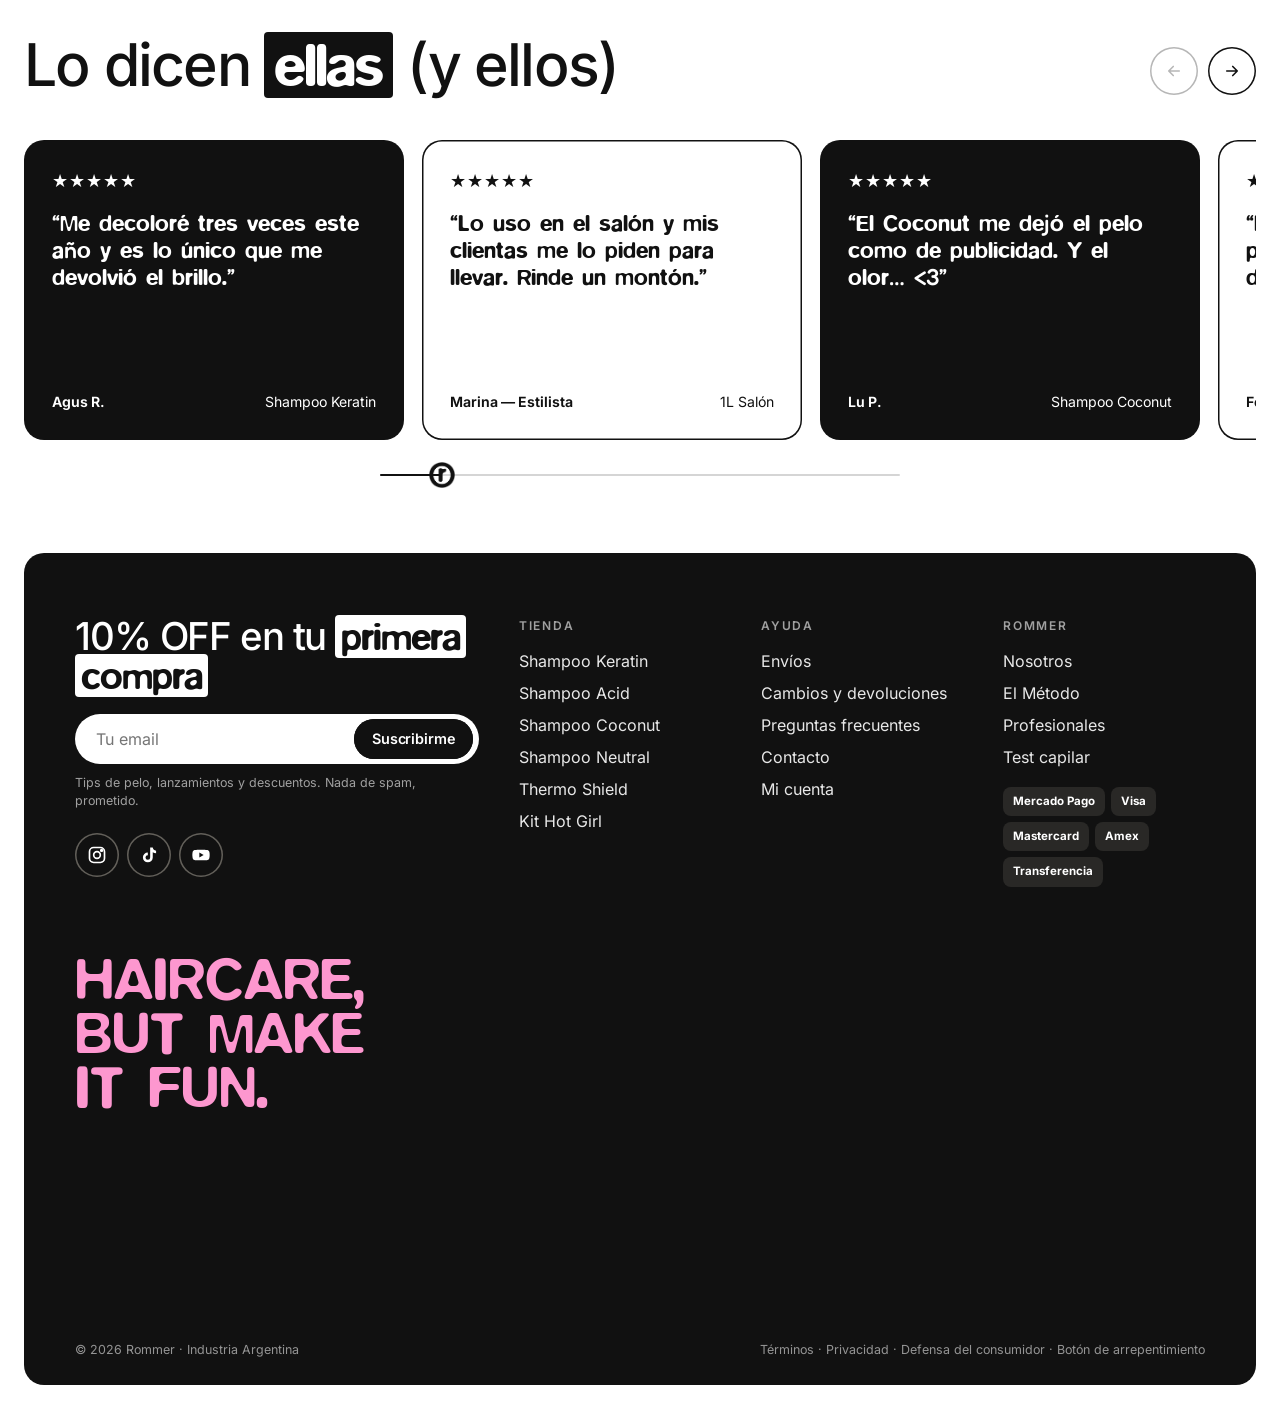
==== commit 61a76099: "Add files via upload" ====
--- a/index.html
+++ b/index.html
@@ -10,7 +10,7 @@
 <link rel="preload" href="inter-latin-wght-normal.woff2" as="font" type="font/woff2" crossorigin>
 <link rel="stylesheet" href="swiper-bundle.min.css">
 <link rel="stylesheet" href="lenis.css">
-<link rel="stylesheet" href="rommer.css">
+<link rel="stylesheet" href="rommer.css?v=6">
 </head>
 <body data-page="home">
 
@@ -373,7 +373,7 @@
   <section class="section ig" id="instagram">
     <div class="wrap">
       <div class="section-head reveal">
-        <div><p class="eyebrow"><span class="r-dot"></span>Haircare for hotgirls</p><h2 class="mix">Sumate al <em>Rommer</em> Club</h2><p class="lead" style="margin-top:14px">Etiquetanos en tus historias con @rommer y aparecé acá :)</p></div>
+        <div><p class="eyebrow"><span class="r-dot"></span>Haircare for hotgirls</p><h2 class="mix">Sumate a <em class="brand-word">rommer’s</em> Club</h2><p class="lead" style="margin-top:14px">Etiquetanos en tus historias con @rommer y aparecé acá :)</p></div>
         <div class="section-head__side"><a class="btn btn--ink" href="https://www.instagram.com/" target="_blank" rel="noopener"><svg width="18" height="18" viewBox="0 0 24 24" fill="none" stroke="currentColor" stroke-width="2"><rect x="3" y="3" width="18" height="18" rx="5"/><circle cx="12" cy="12" r="4"/><circle cx="17.5" cy="6.5" r="1" fill="currentColor"/></svg> Seguinos en Instagram</a></div>
       </div>
     </div>
@@ -465,6 +465,6 @@
 <script src="ScrollTrigger.min.js"></script>
 <script src="lenis.min.js"></script>
 <script src="swiper-bundle.min.js"></script>
-<script src="rommer.js"></script>
+<script src="rommer.js?v=5"></script>
 </body>
 </html>
--- a/rommer.css
+++ b/rommer.css
@@ -1067,3 +1067,6 @@
 .sticker > img, .pro__media .sticker > img, .star-prod__bottle .sticker > img, .polaroid .sticker > img, .duo__card .sticker > img, .spot .sticker > img, .hotgirls__media .sticker > img {
   position: static !important; inset: auto !important; width: 100% !important; height: auto !important; max-width: none; opacity: 1 !important; transform: none !important; filter: none !important; object-fit: contain;
 }
+
+/* rommer's Club: palabra de marca en Blur, en la banda negra */
+.mix em.brand-word { font-family: var(--f-display); font-style: normal; font-weight: 600; text-transform: none; letter-spacing: 0; }
